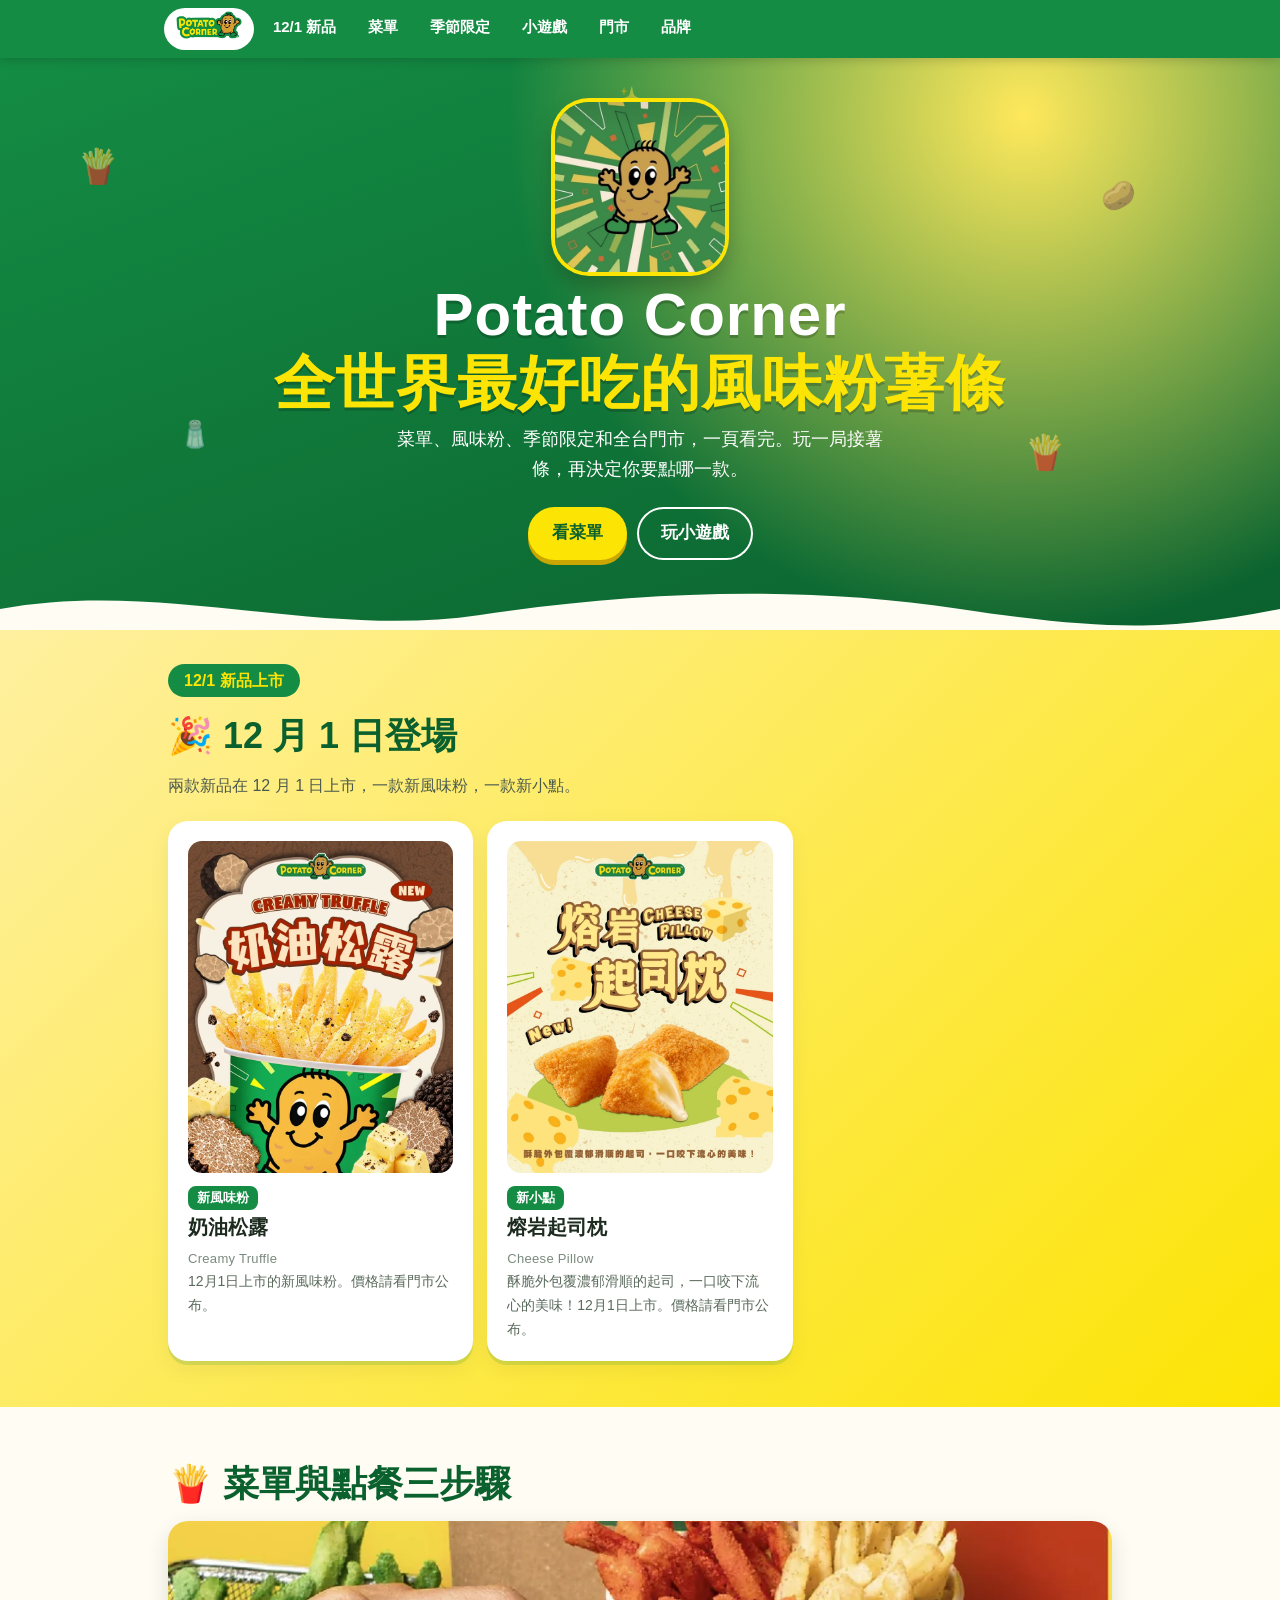
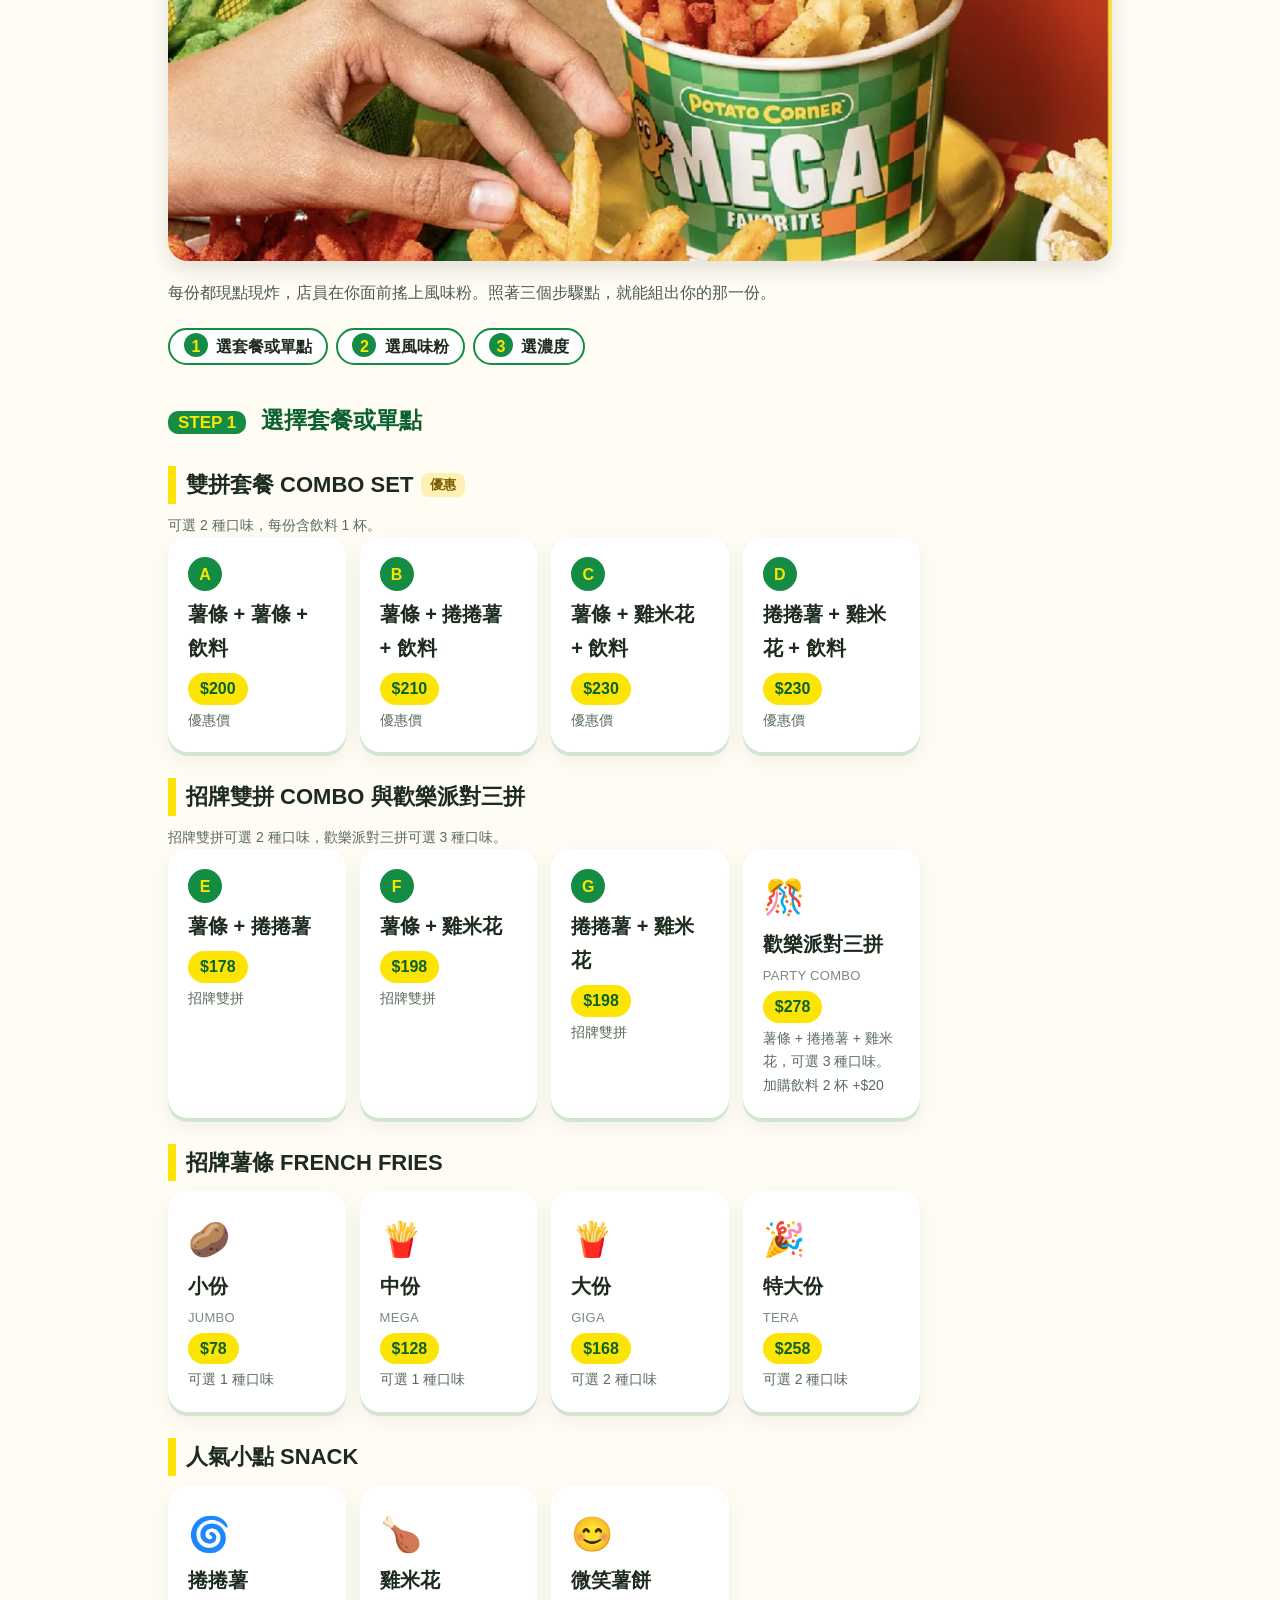
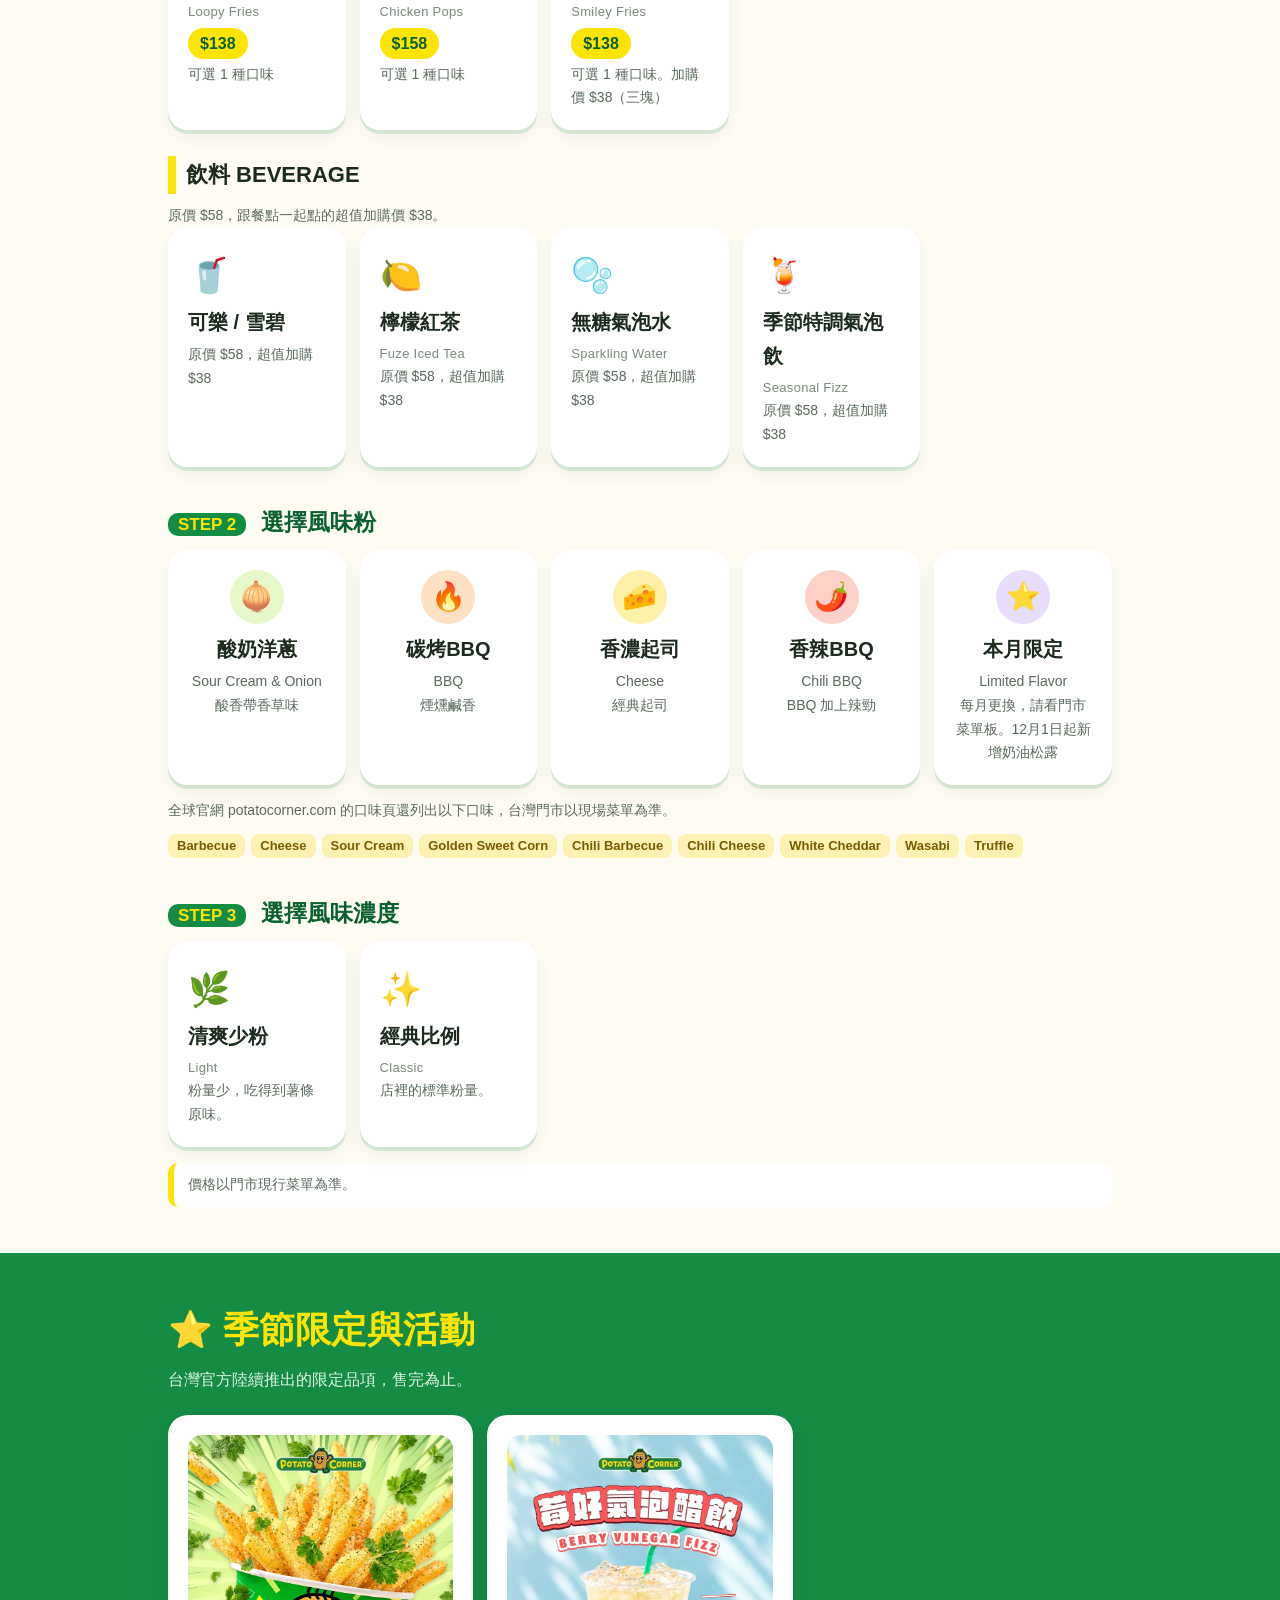
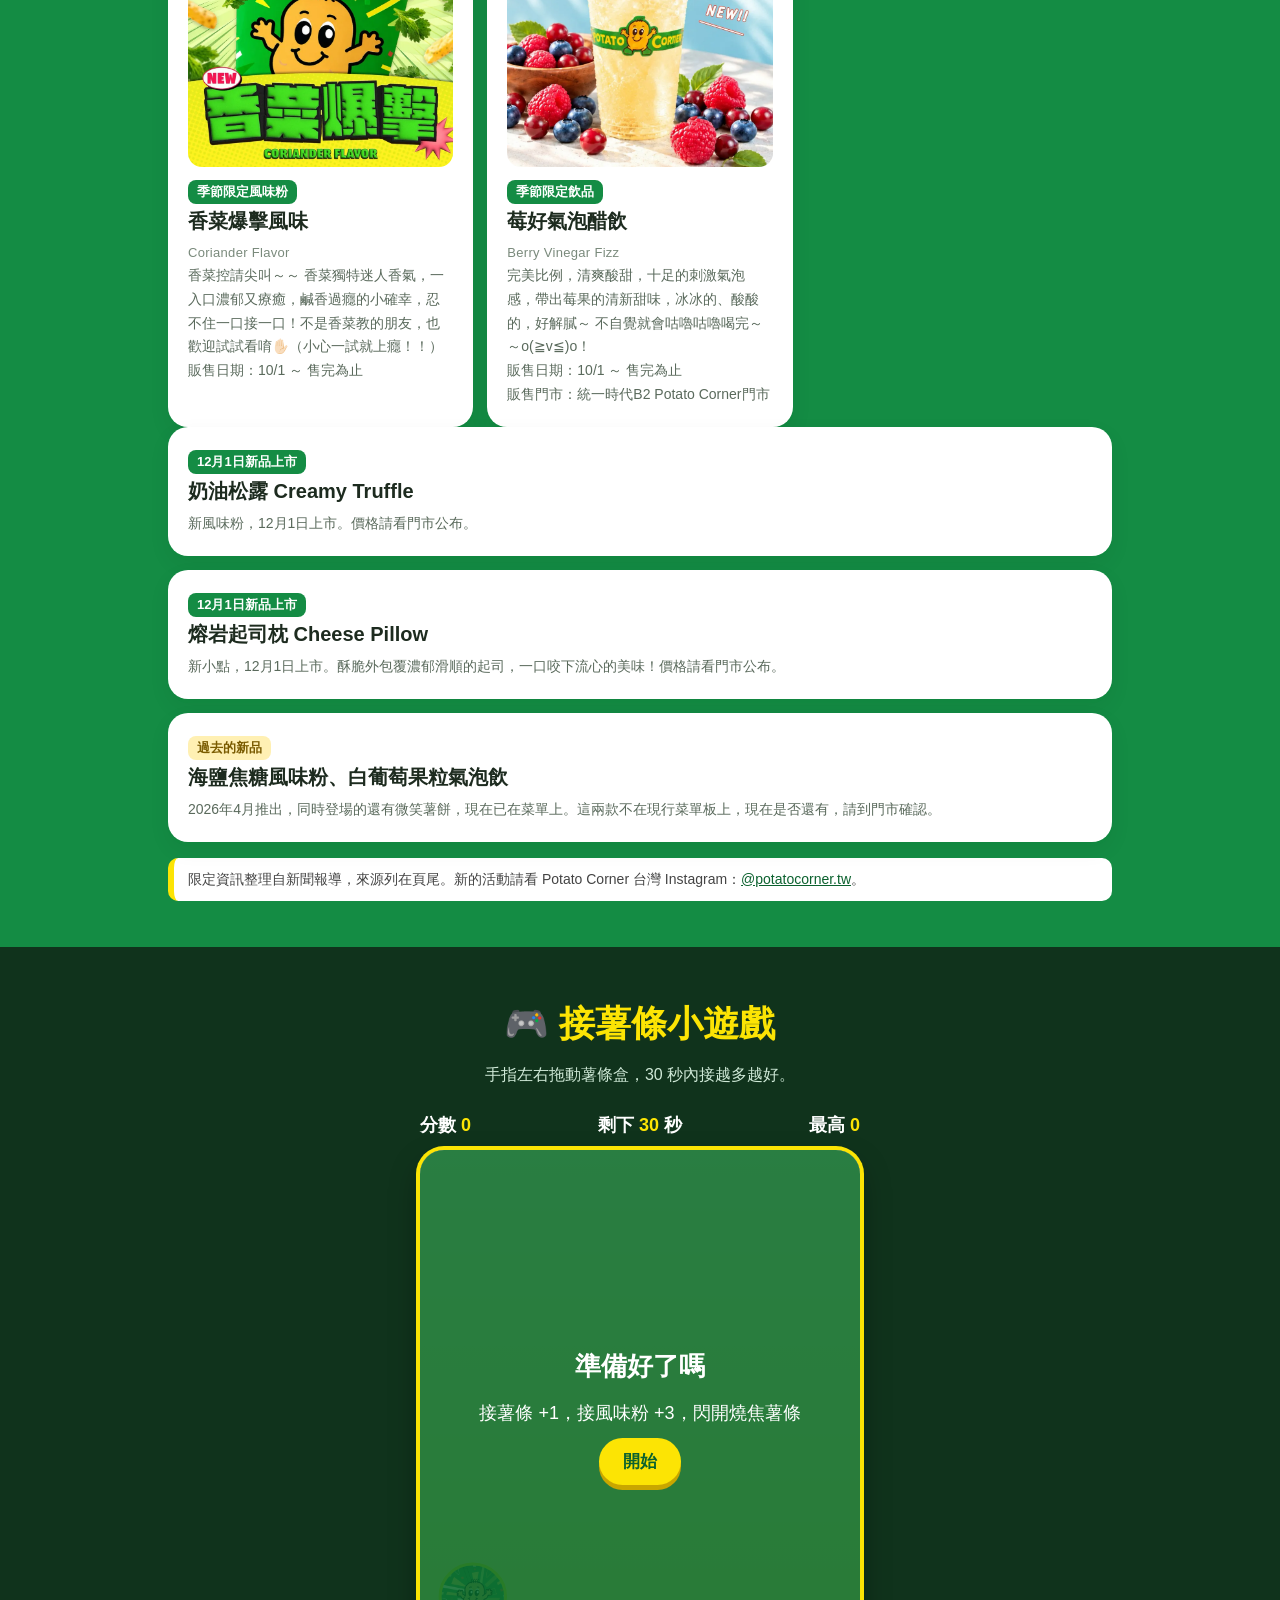
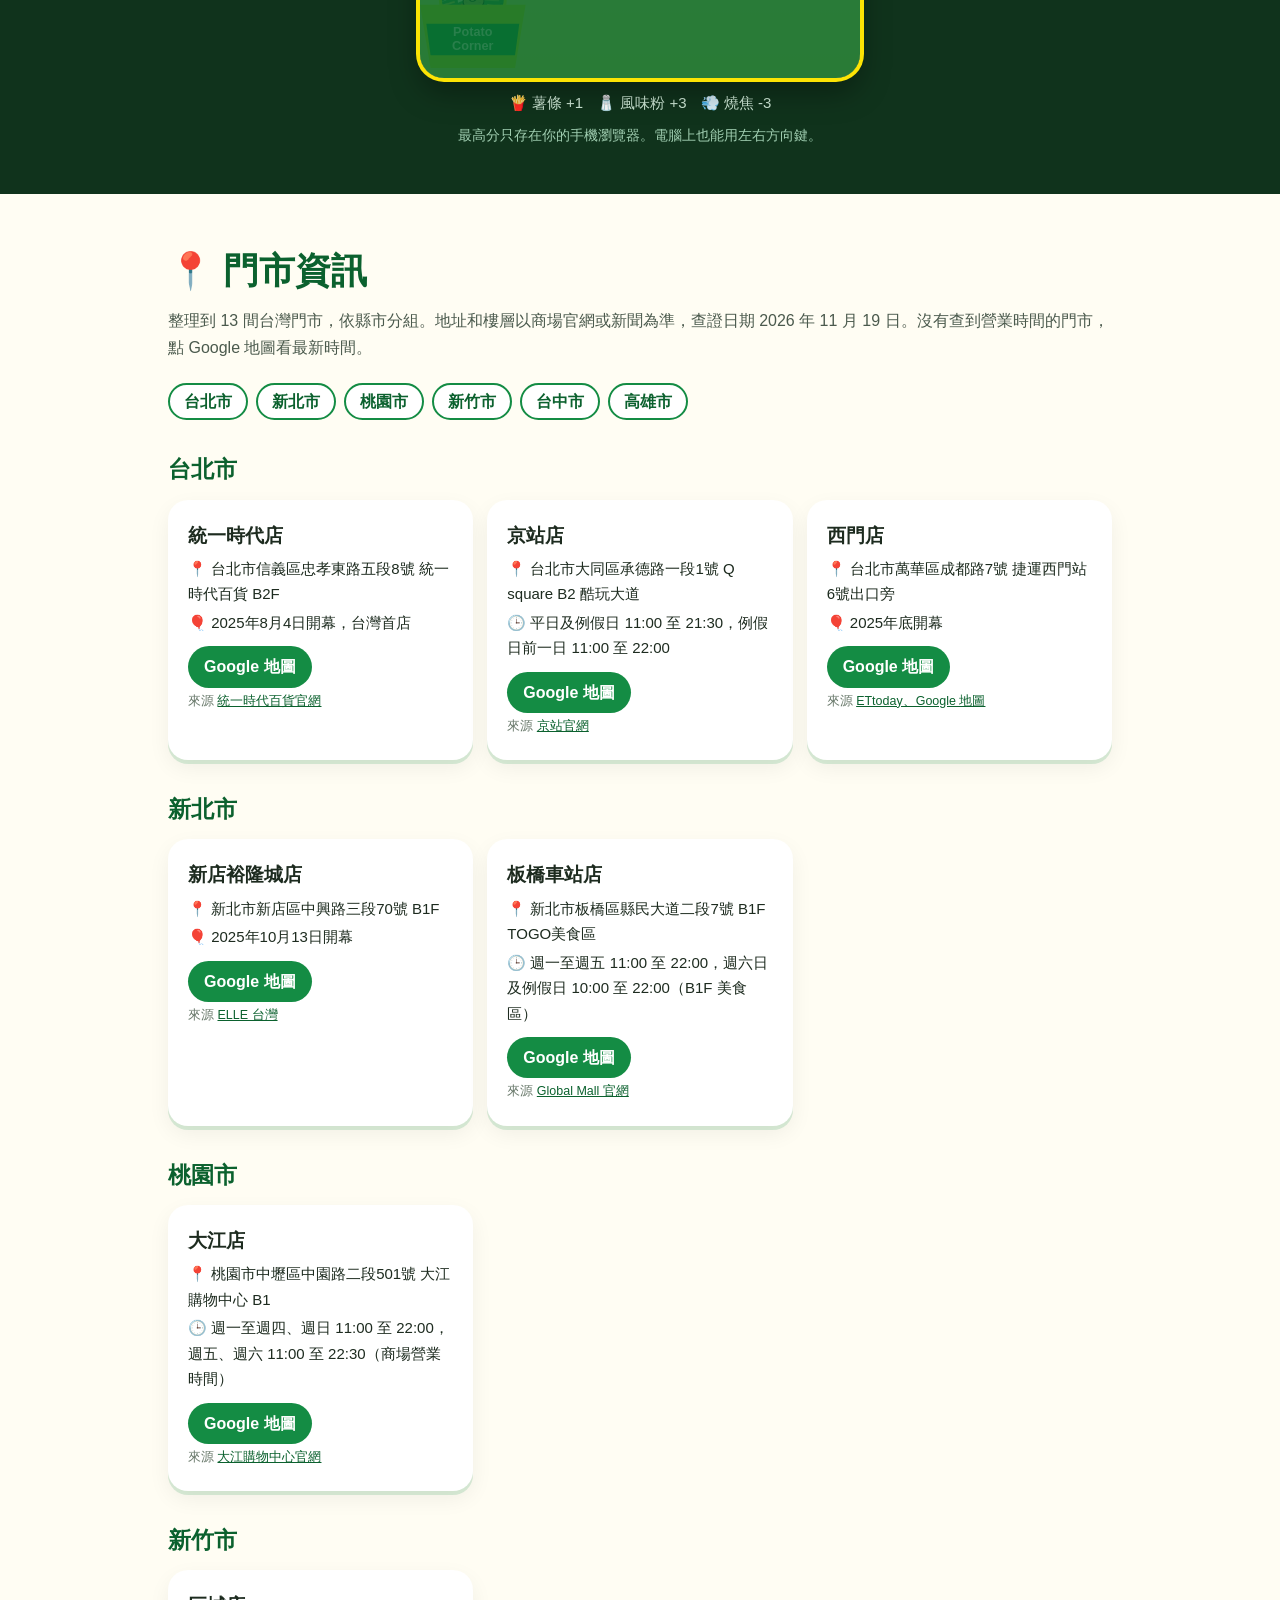
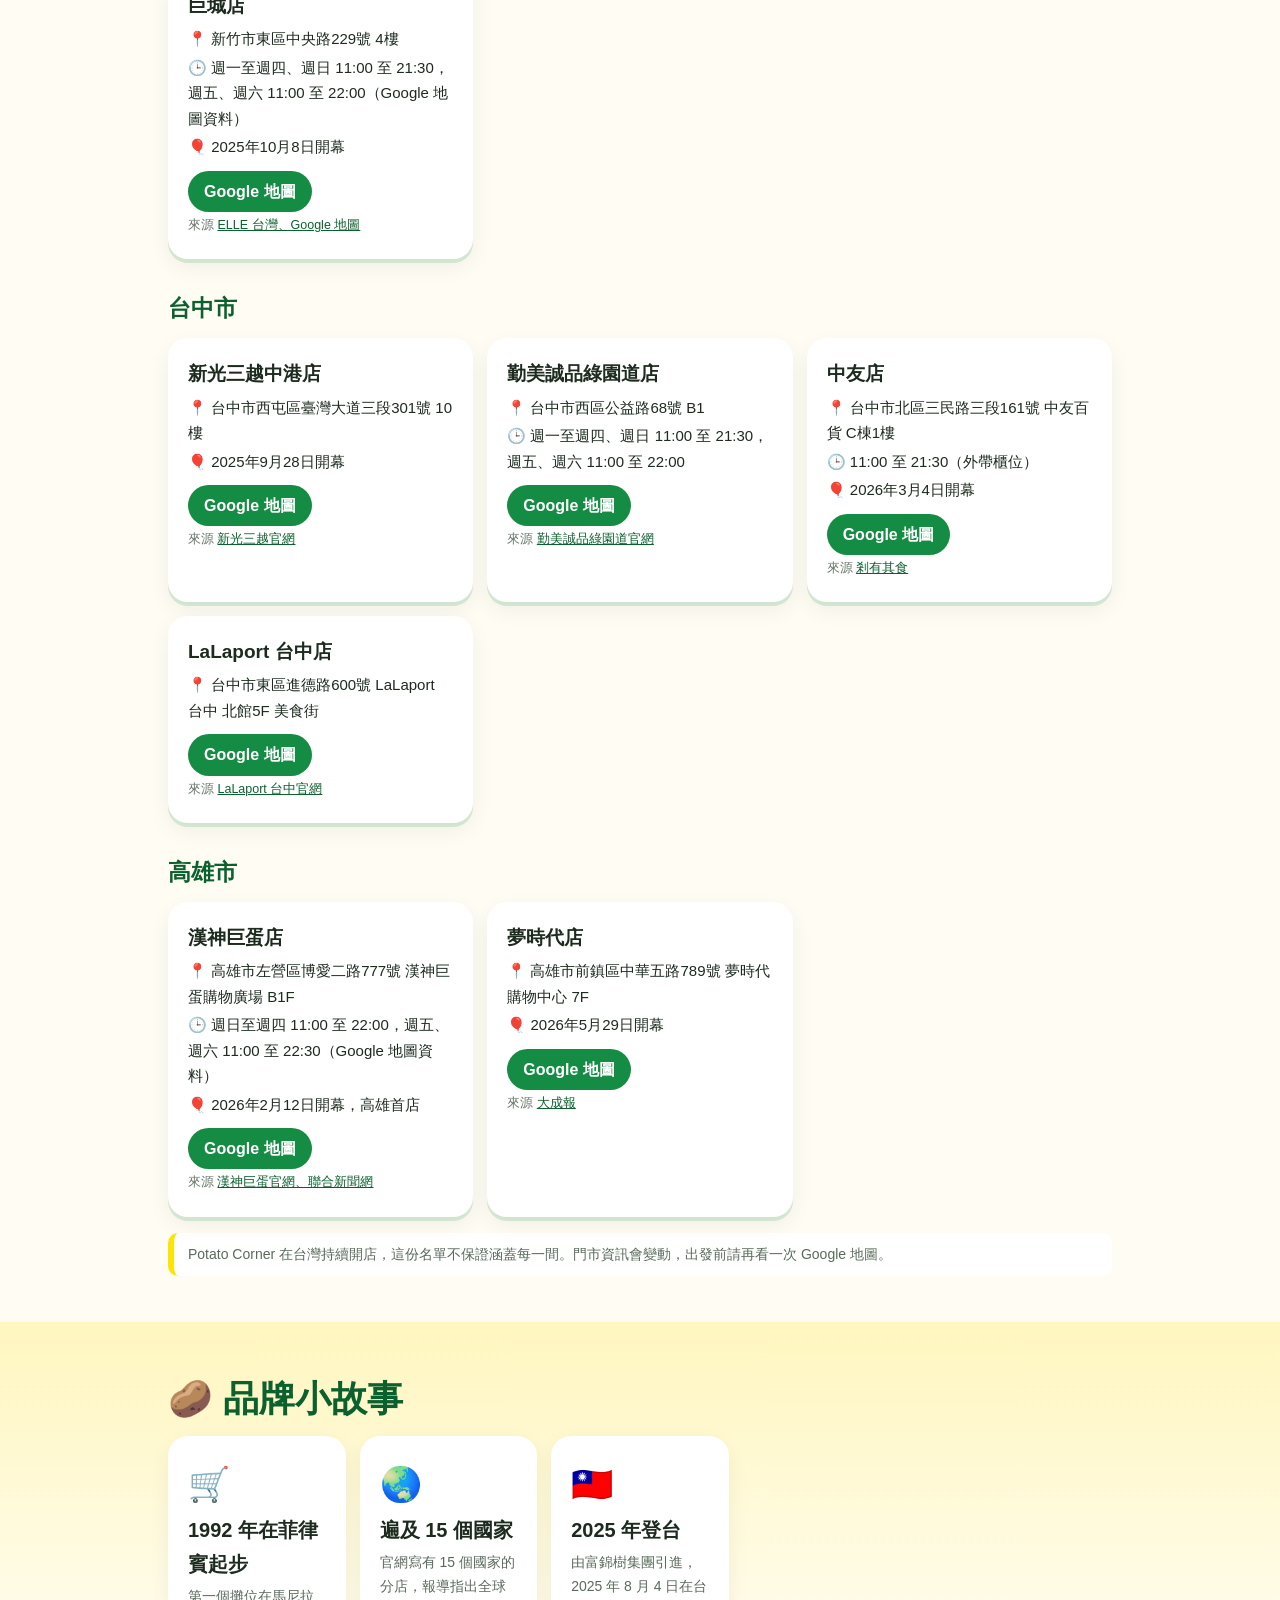
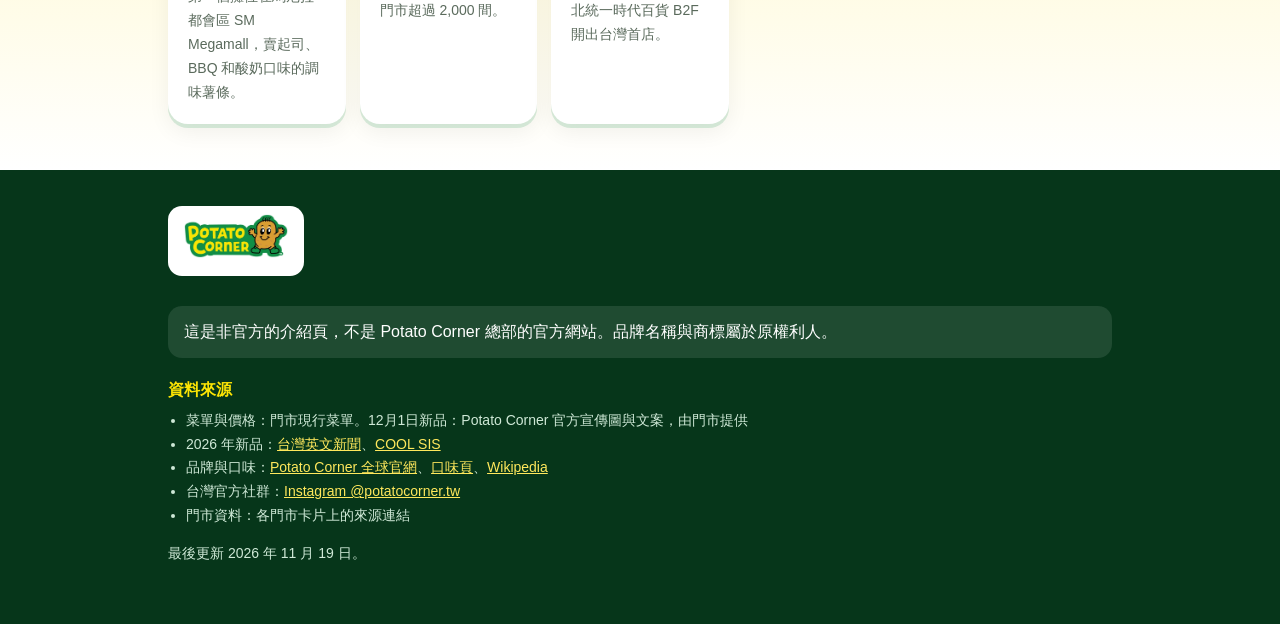
==== index.html @ 00caa7a7 "Remove ended events from season section, new lead, cache bump" ====
<!DOCTYPE html>
<html lang="zh-Hant-TW">
<head>
<meta charset="utf-8">
<meta name="viewport" content="width=device-width,initial-scale=1,viewport-fit=cover">
<title>Potato Corner 台灣菜單與門市介紹（非官方）</title>
<meta name="description" content="Potato Corner 台灣的現行菜單、點餐三步驟、12月1日新品、季節限定和全台門市整理，附 30 秒接薯條小遊戲。這是非官方介紹頁。">
<meta name="theme-color" content="#148c44">
<meta property="og:title" content="Potato Corner 台灣菜單與門市介紹">
<meta property="og:description" content="現行菜單、12月1日新品、季節限定、全台門市和接薯條小遊戲。非官方介紹頁。">
<meta property="og:type" content="website">
<link rel="icon" href="assets/favicon.svg" type="image/svg+xml">
<link rel="apple-touch-icon" href="assets/apple-touch-icon.png">
<link rel="stylesheet" href="assets/style.css?v=5">
</head>
<body>
<nav class="top"><div class="wrap">
<a class="brand" href="#top" aria-label="Potato Corner"><span class="fb">🍟 Potato Corner</span><img class="oi" src="assets/logo.webp" alt="Potato Corner" height="28"></a><a href="#new">12/1 新品</a><a href="#menu">菜單</a><a href="#season">季節限定</a><a href="#play">小遊戲</a><a href="#stores">門市</a><a href="#about">品牌</a>
</div></nav>

<header class="hero" id="top">
<span class="fl">🍟</span><span class="fl">🥔</span><span class="fl">🧂</span><span class="fl">🍟</span><span class="fl">✨</span>
<div class="wrap">
<div class="mwrap"><svg class="mascot fb" viewBox="0 0 120 130" role="img" aria-label="可愛的馬鈴薯插圖">
<g fill="#fce404" stroke="#c9a600" stroke-width="2"><rect x="36" y="2" width="12" height="40" rx="6" transform="rotate(-14 42 22)"/><rect x="54" y="0" width="12" height="44" rx="6"/><rect x="72" y="3" width="12" height="40" rx="6" transform="rotate(14 78 23)"/></g>
<ellipse cx="60" cy="86" rx="46" ry="40" fill="#e2b061" stroke="#a9772d" stroke-width="3"/>
<g fill="#a9772d" opacity=".5"><circle cx="34" cy="100" r="2.5"/><circle cx="86" cy="104" r="2.5"/><circle cx="48" cy="118" r="2"/></g>
<g class="blink"><circle cx="45" cy="80" r="6" fill="#1d2b1f"/><circle cx="75" cy="80" r="6" fill="#1d2b1f"/></g>
<path d="M48 96q12 12 24 0" fill="none" stroke="#1d2b1f" stroke-width="4" stroke-linecap="round"/>
<ellipse cx="36" cy="94" rx="6" ry="4" fill="#f08a6e" opacity=".7"/><ellipse cx="84" cy="94" rx="6" ry="4" fill="#f08a6e" opacity=".7"/>
</svg><img class="oi mimg" src="assets/mascot.webp" alt="Potato Corner 吉祥物" width="180" height="180"></div>
<h1>Potato Corner<br><span>全世界最好吃的風味粉薯條</span></h1>
<p>菜單、風味粉、季節限定和全台門市，一頁看完。玩一局接薯條，再決定你要點哪一款。</p>
<div class="cta"><a class="btn" href="#menu">看菜單</a><a class="btn ghost" href="#play">玩小遊戲</a></div>
</div>
<svg class="wave" viewBox="0 0 1200 46" preserveAspectRatio="none"><path d="M0 24c150-30 300 30 450 6s300-30 450-6 200 20 300 0v22H0z" fill="#fffdf3"/></svg>
</header>

<main>
<section id="new" class="newbar"><div class="wrap">
<span class="ribbon">12/1 新品上市</span>
<h2><span class="em">🎉</span> 12 月 1 日登場</h2>
<p class="lead">兩款新品在 12 月 1 日上市，一款新風味粉，一款新小點。</p>
<div class="grid ng"><div class="card np rv"><div class="npimg"><span class="npe fb">🧈</span><img class="oi" src="assets/new-creamy-truffle.webp" alt="奶油松露 Creamy Truffle 官方宣傳圖"></div><span class="tag new">新風味粉</span><h3>奶油松露</h3><p class="sub en">Creamy Truffle</p><p class="sub">12月1日上市的新風味粉。價格請看門市公布。</p></div><div class="card np rv"><div class="npimg"><span class="npe fb">🧀</span><img class="oi" src="assets/new-cheese-pillow.webp" alt="熔岩起司枕 Cheese Pillow 官方宣傳圖"></div><span class="tag new">新小點</span><h3>熔岩起司枕</h3><p class="sub en">Cheese Pillow</p><p class="sub">酥脆外包覆濃郁滑順的起司，一口咬下流心的美味！12月1日上市。價格請看門市公布。</p></div></div>
</div></section>

<section id="menu"><div class="wrap">
<h2><span class="em">🍟</span> 菜單與點餐三步驟</h2>
<figure class="menuimg"><img class="oi" src="assets/menu-hero.webp" alt="Potato Corner 薯條與杯裝照片"></figure>
<p class="lead">每份都現點現炸，店員在你面前搖上風味粉。照著三個步驟點，就能組出你的那一份。</p>
<div class="steps rv"><span><b>1</b> 選套餐或單點</span><span><b>2</b> 選風味粉</span><span><b>3</b> 選濃度</span></div>

<h3 class="step rv"><b>STEP 1</b> 選擇套餐或單點</h3>
<h3 class="cat rv">雙拼套餐 COMBO SET <span class="tag open">優惠</span></h3>
<p class="sub rv">可選 2 種口味，每份含飲料 1 杯。</p>
<div class="grid"><div class="card rv"><span class="code">A</span><h3>薯條 + 薯條 + 飲料</h3><span class="price">$200</span><p class="sub">優惠價</p></div><div class="card rv"><span class="code">B</span><h3>薯條 + 捲捲薯 + 飲料</h3><span class="price">$210</span><p class="sub">優惠價</p></div><div class="card rv"><span class="code">C</span><h3>薯條 + 雞米花 + 飲料</h3><span class="price">$230</span><p class="sub">優惠價</p></div><div class="card rv"><span class="code">D</span><h3>捲捲薯 + 雞米花 + 飲料</h3><span class="price">$230</span><p class="sub">優惠價</p></div></div>
<h3 class="cat rv">招牌雙拼 COMBO 與歡樂派對三拼</h3>
<p class="sub rv">招牌雙拼可選 2 種口味，歡樂派對三拼可選 3 種口味。</p>
<div class="grid"><div class="card rv"><span class="code">E</span><h3>薯條 + 捲捲薯</h3><span class="price">$178</span><p class="sub">招牌雙拼</p></div><div class="card rv"><span class="code">F</span><h3>薯條 + 雞米花</h3><span class="price">$198</span><p class="sub">招牌雙拼</p></div><div class="card rv"><span class="code">G</span><h3>捲捲薯 + 雞米花</h3><span class="price">$198</span><p class="sub">招牌雙拼</p></div><div class="card rv"><span class="ico">🎊</span><h3>歡樂派對三拼</h3><p class="sub en">PARTY COMBO</p><span class="price">$278</span><p class="sub">薯條 + 捲捲薯 + 雞米花，可選 3 種口味。加購飲料 2 杯 +$20</p></div></div>
<h3 class="cat rv">招牌薯條 FRENCH FRIES</h3>
<div class="grid"><div class="card rv"><span class="ico">🥔</span><h3>小份</h3><p class="sub en">JUMBO</p><span class="price">$78</span><p class="sub">可選 1 種口味</p></div><div class="card rv"><span class="ico">🍟</span><h3>中份</h3><p class="sub en">MEGA</p><span class="price">$128</span><p class="sub">可選 1 種口味</p></div><div class="card rv"><span class="ico">🍟</span><h3>大份</h3><p class="sub en">GIGA</p><span class="price">$168</span><p class="sub">可選 2 種口味</p></div><div class="card rv"><span class="ico">🎉</span><h3>特大份</h3><p class="sub en">TERA</p><span class="price">$258</span><p class="sub">可選 2 種口味</p></div></div>
<h3 class="cat rv">人氣小點 SNACK</h3>
<div class="grid"><div class="card rv"><span class="ico">🌀</span><h3>捲捲薯</h3><p class="sub en">Loopy Fries</p><span class="price">$138</span><p class="sub">可選 1 種口味</p></div><div class="card rv"><span class="ico">🍗</span><h3>雞米花</h3><p class="sub en">Chicken Pops</p><span class="price">$158</span><p class="sub">可選 1 種口味</p></div><div class="card rv"><span class="ico">😊</span><h3>微笑薯餅</h3><p class="sub en">Smiley Fries</p><span class="price">$138</span><p class="sub">可選 1 種口味。加購價 $38（三塊）</p></div></div>
<h3 class="cat rv">飲料 BEVERAGE</h3>
<p class="sub rv">原價 $58，跟餐點一起點的超值加購價 $38。</p>
<div class="grid"><div class="card rv"><span class="ico">🥤</span><h3>可樂 / 雪碧</h3><p class="sub">原價 $58，超值加購 $38</p></div><div class="card rv"><span class="ico">🍋</span><h3>檸檬紅茶</h3><p class="sub en">Fuze Iced Tea</p><p class="sub">原價 $58，超值加購 $38</p></div><div class="card rv"><span class="ico">🫧</span><h3>無糖氣泡水</h3><p class="sub en">Sparkling Water</p><p class="sub">原價 $58，超值加購 $38</p></div><div class="card rv"><span class="ico">🍹</span><h3>季節特調氣泡飲</h3><p class="sub en">Seasonal Fizz</p><p class="sub">原價 $58，超值加購 $38</p></div></div>

<h3 class="step rv" id="flavor"><b>STEP 2</b> 選擇風味粉</h3>
<div class="grid flav"><div class="card rv"><div class="dot" style="background:#e6f7c8">🧅</div><h3>酸奶洋蔥</h3><p class="sub">Sour Cream & Onion</p><p class="sub">酸香帶香草味</p></div><div class="card rv"><div class="dot" style="background:#ffe0c2">🔥</div><h3>碳烤BBQ</h3><p class="sub">BBQ</p><p class="sub">煙燻鹹香</p></div><div class="card rv"><div class="dot" style="background:#fff0a8">🧀</div><h3>香濃起司</h3><p class="sub">Cheese</p><p class="sub">經典起司</p></div><div class="card rv"><div class="dot" style="background:#ffd0c8">🌶️</div><h3>香辣BBQ</h3><p class="sub">Chili BBQ</p><p class="sub">BBQ 加上辣勁</p></div><div class="card rv"><div class="dot" style="background:#e8dcff">⭐</div><h3>本月限定</h3><p class="sub">Limited Flavor</p><p class="sub">每月更換，請看門市菜單板。12月1日起新增奶油松露</p></div></div>
<p class="sub rv" style="margin:14px 0 8px">全球官網 potatocorner.com 的口味頁還列出以下口味，台灣門市以現場菜單為準。</p>
<div class="rv"><span class="tag open">Barbecue</span><span class="tag open">Cheese</span><span class="tag open">Sour Cream</span><span class="tag open">Golden Sweet Corn</span><span class="tag open">Chili Barbecue</span><span class="tag open">Chili Cheese</span><span class="tag open">White Cheddar</span><span class="tag open">Wasabi</span><span class="tag open">Truffle</span></div>

<h3 class="step rv"><b>STEP 3</b> 選擇風味濃度</h3>
<div class="grid">
<div class="card rv"><span class="ico">🌿</span><h3>清爽少粉</h3><p class="sub en">Light</p><p class="sub">粉量少，吃得到薯條原味。</p></div>
<div class="card rv"><span class="ico">✨</span><h3>經典比例</h3><p class="sub en">Classic</p><p class="sub">店裡的標準粉量。</p></div>
</div>
<p class="note rv">價格以門市現行菜單為準。</p>
</div></section>

<section id="season" class="season"><div class="wrap">
<h2><span class="em">⭐</span> 季節限定與活動</h2>
<p class="lead">台灣官方陸續推出的限定品項，售完為止。</p>
<div class="grid ng"><div class="card np rv"><div class="npimg"><span class="npe fb">🌿</span><img class="oi" src="assets/season-coriander.webp" alt="香菜爆擊 Coriander Flavor 官方宣傳圖"></div><span class="tag new">季節限定風味粉</span><h3>香菜爆擊風味</h3><p class="sub en">Coriander Flavor</p><p class="sub">香菜控請尖叫～～ 香菜獨特迷人香氣，一入口濃郁又療癒，鹹香過癮的小確幸，忍不住一口接一口！不是香菜教的朋友，也歡迎試試看唷✋🏻（小心一試就上癮！！）</p><p class="sub">販售日期：10/1 ～ 售完為止</p></div><div class="card np rv"><div class="npimg"><span class="npe fb">🫐</span><img class="oi" src="assets/season-berry-fizz.webp" alt="莓好氣泡醋飲 Berry Vinegar Fizz 官方宣傳圖"></div><span class="tag new">季節限定飲品</span><h3>莓好氣泡醋飲</h3><p class="sub en">Berry Vinegar Fizz</p><p class="sub">完美比例，清爽酸甜，十足的刺激氣泡感，帶出莓果的清新甜味，冰冰的、酸酸的，好解膩～ 不自覺就會咕嚕咕嚕喝完～～o(≧v≦)o！</p><p class="sub">販售日期：10/1 ～ 售完為止</p><p class="sub">販售門市：統一時代B2 Potato Corner門市</p></div></div>
<div class="timeline">
<div class="card rv"><span class="tag new">12月1日新品上市</span><h3>奶油松露 Creamy Truffle</h3>
<p class="sub">新風味粉，12月1日上市。價格請看門市公布。</p></div>
<div class="card rv"><span class="tag new">12月1日新品上市</span><h3>熔岩起司枕 Cheese Pillow</h3>
<p class="sub">新小點，12月1日上市。酥脆外包覆濃郁滑順的起司，一口咬下流心的美味！價格請看門市公布。</p></div>
<div class="card rv"><span class="tag open">過去的新品</span><h3>海鹽焦糖風味粉、白葡萄果粒氣泡飲</h3>
<p class="sub">2026年4月推出，同時登場的還有微笑薯餅，現在已在菜單上。這兩款不在現行菜單板上，現在是否還有，請到門市確認。</p></div>
</div>
<p class="note rv">限定資訊整理自新聞報導，來源列在頁尾。新的活動請看 Potato Corner 台灣 Instagram：<a href="https://www.instagram.com/potatocorner.tw/" target="_blank" rel="noopener">@potatocorner.tw</a>。</p>
</div></section>

<section id="play" class="game"><div class="wrap">
<h2><span class="em">🎮</span> 接薯條小遊戲</h2>
<p class="lead">手指左右拖動薯條盒，30 秒內接越多越好。</p>
<div class="hud"><span>分數 <b id="score">0</b></span><span>剩下 <b id="time">30</b> 秒</span><span>最高 <b id="best">0</b></span></div>
<div class="gamebox">
<canvas id="game" aria-label="接薯條小遊戲畫面"></canvas>
<div class="overlay" id="ov"><p id="ovT" style="font-size:26px;font-weight:800">準備好了嗎</p><p id="ovS">接薯條 +1，接風味粉 +3，閃開燒焦薯條</p><button class="btn" id="go" type="button">開始</button></div>
</div>
<div class="legend"><span>🍟 薯條 +1</span><span>🧂 風味粉 +3</span><span>💨 燒焦 -3</span></div>
<p class="sub" style="color:#9fcdb0;margin-top:8px">最高分只存在你的手機瀏覽器。電腦上也能用左右方向鍵。</p>
</div></section>

<section id="stores"><div class="wrap">
<h2><span class="em">📍</span> 門市資訊</h2>
<p class="lead">整理到 13 間台灣門市，依縣市分組。地址和樓層以商場官網或新聞為準，查證日期 2026 年 11 月 19 日。沒有查到營業時間的門市，點 Google 地圖看最新時間。</p>
<div class="chips"><a href="#c0">台北市</a><a href="#c1">新北市</a><a href="#c2">桃園市</a><a href="#c3">新竹市</a><a href="#c4">台中市</a><a href="#c5">高雄市</a></div>
<h3 class="city" id="c0">台北市</h3><div class="grid sg"><div class="card store rv"><h3>統一時代店</h3><p>📍 台北市信義區忠孝東路五段8號 統一時代百貨 B2F</p><p>🎈 2025年8月4日開幕，台灣首店</p><a class="map" href="https://www.google.com/maps/search/?api=1&query=Potato%20Corner%20%E7%B5%B1%E4%B8%80%E6%99%82%E4%BB%A3%E5%BA%97%20%E5%8F%B0%E5%8C%97%E5%B8%82%E4%BF%A1%E7%BE%A9%E5%8D%80%E5%BF%A0%E5%AD%9D%E6%9D%B1%E8%B7%AF%E4%BA%94%E6%AE%B58%E8%99%9F%20%E7%B5%B1%E4%B8%80%E6%99%82%E4%BB%A3%E7%99%BE%E8%B2%A8%20B2F" target="_blank" rel="noopener">Google 地圖</a><p class="src">來源 <a href="https://www.uni-ustyle.com.tw/zh-tw/brand-floor/696" target="_blank" rel="noopener">統一時代百貨官網</a></p></div><div class="card store rv"><h3>京站店</h3><p>📍 台北市大同區承德路一段1號 Q square B2 酷玩大道</p><p>🕒 平日及例假日 11:00 至 21:30，例假日前一日 11:00 至 22:00</p><a class="map" href="https://www.google.com/maps/search/?api=1&query=Potato%20Corner%20%E4%BA%AC%E7%AB%99%E5%BA%97%20%E5%8F%B0%E5%8C%97%E5%B8%82%E5%A4%A7%E5%90%8C%E5%8D%80%E6%89%BF%E5%BE%B7%E8%B7%AF%E4%B8%80%E6%AE%B51%E8%99%9F%20Q%20square%20B2%20%E9%85%B7%E7%8E%A9%E5%A4%A7%E9%81%93" target="_blank" rel="noopener">Google 地圖</a><p class="src">來源 <a href="https://www.qsquare.com.tw/food-detail.php?lv01_type=B2&lv02_id=A2510140001b327" target="_blank" rel="noopener">京站官網</a></p></div><div class="card store rv"><h3>西門店</h3><p>📍 台北市萬華區成都路7號 捷運西門站6號出口旁</p><p>🎈 2025年底開幕</p><a class="map" href="https://www.google.com/maps/search/?api=1&query=Potato%20Corner%20%E8%A5%BF%E9%96%80%E5%BA%97%20%E5%8F%B0%E5%8C%97%E5%B8%82%E8%90%AC%E8%8F%AF%E5%8D%80%E6%88%90%E9%83%BD%E8%B7%AF7%E8%99%9F%20%E6%8D%B7%E9%81%8B%E8%A5%BF%E9%96%80%E7%AB%996%E8%99%9F%E5%87%BA%E5%8F%A3%E6%97%81" target="_blank" rel="noopener">Google 地圖</a><p class="src">來源 <a href="https://travel.ettoday.net/article/3104541.htm" target="_blank" rel="noopener">ETtoday、Google 地圖</a></p></div></div><h3 class="city" id="c1">新北市</h3><div class="grid sg"><div class="card store rv"><h3>新店裕隆城店</h3><p>📍 新北市新店區中興路三段70號 B1F</p><p>🎈 2025年10月13日開幕</p><a class="map" href="https://www.google.com/maps/search/?api=1&query=Potato%20Corner%20%E6%96%B0%E5%BA%97%E8%A3%95%E9%9A%86%E5%9F%8E%E5%BA%97%20%E6%96%B0%E5%8C%97%E5%B8%82%E6%96%B0%E5%BA%97%E5%8D%80%E4%B8%AD%E8%88%88%E8%B7%AF%E4%B8%89%E6%AE%B570%E8%99%9F%20B1F" target="_blank" rel="noopener">Google 地圖</a><p class="src">來源 <a href="https://www.elle.com/tw/life/foodie/g65309331/potato-corner/" target="_blank" rel="noopener">ELLE 台灣</a></p></div><div class="card store rv"><h3>板橋車站店</h3><p>📍 新北市板橋區縣民大道二段7號 B1F TOGO美食區</p><p>🕒 週一至週五 11:00 至 22:00，週六日及例假日 10:00 至 22:00（B1F 美食區）</p><a class="map" href="https://www.google.com/maps/search/?api=1&query=Potato%20Corner%20%E6%9D%BF%E6%A9%8B%E8%BB%8A%E7%AB%99%E5%BA%97%20%E6%96%B0%E5%8C%97%E5%B8%82%E6%9D%BF%E6%A9%8B%E5%8D%80%E7%B8%A3%E6%B0%91%E5%A4%A7%E9%81%93%E4%BA%8C%E6%AE%B57%E8%99%9F%20B1F%20TOGO%E7%BE%8E%E9%A3%9F%E5%8D%80" target="_blank" rel="noopener">Google 地圖</a><p class="src">來源 <a href="https://www.twglobalmall.com/web/global/information.html" target="_blank" rel="noopener">Global Mall 官網</a></p></div></div><h3 class="city" id="c2">桃園市</h3><div class="grid sg"><div class="card store rv"><h3>大江店</h3><p>📍 桃園市中壢區中園路二段501號 大江購物中心 B1</p><p>🕒 週一至週四、週日 11:00 至 22:00，週五、週六 11:00 至 22:30（商場營業時間）</p><a class="map" href="https://www.google.com/maps/search/?api=1&query=Potato%20Corner%20%E5%A4%A7%E6%B1%9F%E5%BA%97%20%E6%A1%83%E5%9C%92%E5%B8%82%E4%B8%AD%E5%A3%A2%E5%8D%80%E4%B8%AD%E5%9C%92%E8%B7%AF%E4%BA%8C%E6%AE%B5501%E8%99%9F%20%E5%A4%A7%E6%B1%9F%E8%B3%BC%E7%89%A9%E4%B8%AD%E5%BF%83%20B1" target="_blank" rel="noopener">Google 地圖</a><p class="src">來源 <a href="https://www.metrowalk.com.tw/newWeb/Desserts.html" target="_blank" rel="noopener">大江購物中心官網</a></p></div></div><h3 class="city" id="c3">新竹市</h3><div class="grid sg"><div class="card store rv"><h3>巨城店</h3><p>📍 新竹市東區中央路229號 4樓</p><p>🕒 週一至週四、週日 11:00 至 21:30，週五、週六 11:00 至 22:00（Google 地圖資料）</p><p>🎈 2025年10月8日開幕</p><a class="map" href="https://www.google.com/maps/search/?api=1&query=Potato%20Corner%20%E5%B7%A8%E5%9F%8E%E5%BA%97%20%E6%96%B0%E7%AB%B9%E5%B8%82%E6%9D%B1%E5%8D%80%E4%B8%AD%E5%A4%AE%E8%B7%AF229%E8%99%9F%204%E6%A8%93" target="_blank" rel="noopener">Google 地圖</a><p class="src">來源 <a href="https://www.elle.com/tw/life/foodie/g65309331/potato-corner/" target="_blank" rel="noopener">ELLE 台灣、Google 地圖</a></p></div></div><h3 class="city" id="c4">台中市</h3><div class="grid sg"><div class="card store rv"><h3>新光三越中港店</h3><p>📍 台中市西屯區臺灣大道三段301號 10樓</p><p>🎈 2025年9月28日開幕</p><a class="map" href="https://www.google.com/maps/search/?api=1&query=Potato%20Corner%20%E6%96%B0%E5%85%89%E4%B8%89%E8%B6%8A%E4%B8%AD%E6%B8%AF%E5%BA%97%20%E5%8F%B0%E4%B8%AD%E5%B8%82%E8%A5%BF%E5%B1%AF%E5%8D%80%E8%87%BA%E7%81%A3%E5%A4%A7%E9%81%93%E4%B8%89%E6%AE%B5301%E8%99%9F%2010%E6%A8%93" target="_blank" rel="noopener">Google 地圖</a><p class="src">來源 <a href="https://www.skm.com.tw/brand/14321" target="_blank" rel="noopener">新光三越官網</a></p></div><div class="card store rv"><h3>勤美誠品綠園道店</h3><p>📍 台中市西區公益路68號 B1</p><p>🕒 週一至週四、週日 11:00 至 21:30，週五、週六 11:00 至 22:00</p><a class="map" href="https://www.google.com/maps/search/?api=1&query=Potato%20Corner%20%E5%8B%A4%E7%BE%8E%E8%AA%A0%E5%93%81%E7%B6%A0%E5%9C%92%E9%81%93%E5%BA%97%20%E5%8F%B0%E4%B8%AD%E5%B8%82%E8%A5%BF%E5%8D%80%E5%85%AC%E7%9B%8A%E8%B7%AF68%E8%99%9F%20B1" target="_blank" rel="noopener">Google 地圖</a><p class="src">來源 <a href="https://parklane.com.tw/brand/potato-corner/" target="_blank" rel="noopener">勤美誠品綠園道官網</a></p></div><div class="card store rv"><h3>中友店</h3><p>📍 台中市北區三民路三段161號 中友百貨 C棟1樓</p><p>🕒 11:00 至 21:30（外帶櫃位）</p><p>🎈 2026年3月4日開幕</p><a class="map" href="https://www.google.com/maps/search/?api=1&query=Potato%20Corner%20%E4%B8%AD%E5%8F%8B%E5%BA%97%20%E5%8F%B0%E4%B8%AD%E5%B8%82%E5%8C%97%E5%8D%80%E4%B8%89%E6%B0%91%E8%B7%AF%E4%B8%89%E6%AE%B5161%E8%99%9F%20%E4%B8%AD%E5%8F%8B%E7%99%BE%E8%B2%A8%20C%E6%A3%9F1%E6%A8%93" target="_blank" rel="noopener">Google 地圖</a><p class="src">來源 <a href="https://safood.tw/potatocorner-chungyo" target="_blank" rel="noopener">剎有其食</a></p></div><div class="card store rv"><h3>LaLaport 台中店</h3><p>📍 台中市東區進德路600號 LaLaport 台中 北館5F 美食街</p><a class="map" href="https://www.google.com/maps/search/?api=1&query=Potato%20Corner%20LaLaport%20%E5%8F%B0%E4%B8%AD%E5%BA%97%20%E5%8F%B0%E4%B8%AD%E5%B8%82%E6%9D%B1%E5%8D%80%E9%80%B2%E5%BE%B7%E8%B7%AF600%E8%99%9F%20LaLaport%20%E5%8F%B0%E4%B8%AD%20%E5%8C%97%E9%A4%A85F%20%E7%BE%8E%E9%A3%9F%E8%A1%97" target="_blank" rel="noopener">Google 地圖</a><p class="src">來源 <a href="https://www.mitsui-shopping-park.com.tw/lalaport/taichung/tw/shop.html?id=44c525e5" target="_blank" rel="noopener">LaLaport 台中官網</a></p></div></div><h3 class="city" id="c5">高雄市</h3><div class="grid sg"><div class="card store rv"><h3>漢神巨蛋店</h3><p>📍 高雄市左營區博愛二路777號 漢神巨蛋購物廣場 B1F</p><p>🕒 週日至週四 11:00 至 22:00，週五、週六 11:00 至 22:30（Google 地圖資料）</p><p>🎈 2026年2月12日開幕，高雄首店</p><a class="map" href="https://www.google.com/maps/search/?api=1&query=Potato%20Corner%20%E6%BC%A2%E7%A5%9E%E5%B7%A8%E8%9B%8B%E5%BA%97%20%E9%AB%98%E9%9B%84%E5%B8%82%E5%B7%A6%E7%87%9F%E5%8D%80%E5%8D%9A%E6%84%9B%E4%BA%8C%E8%B7%AF777%E8%99%9F%20%E6%BC%A2%E7%A5%9E%E5%B7%A8%E8%9B%8B%E8%B3%BC%E7%89%A9%E5%BB%A3%E5%A0%B4%20B1F" target="_blank" rel="noopener">Google 地圖</a><p class="src">來源 <a href="https://www.hanshinarena.com.tw/%E6%BC%A2%E7%A5%9E%E5%B7%A8%E8%9B%8B/tw/Floor/B1F/POTATO%20CORNER" target="_blank" rel="noopener">漢神巨蛋官網、聯合新聞網</a></p></div><div class="card store rv"><h3>夢時代店</h3><p>📍 高雄市前鎮區中華五路789號 夢時代購物中心 7F</p><p>🎈 2026年5月29日開幕</p><a class="map" href="https://www.google.com/maps/search/?api=1&query=Potato%20Corner%20%E5%A4%A2%E6%99%82%E4%BB%A3%E5%BA%97%20%E9%AB%98%E9%9B%84%E5%B8%82%E5%89%8D%E9%8E%AE%E5%8D%80%E4%B8%AD%E8%8F%AF%E4%BA%94%E8%B7%AF789%E8%99%9F%20%E5%A4%A2%E6%99%82%E4%BB%A3%E8%B3%BC%E7%89%A9%E4%B8%AD%E5%BF%83%207F" target="_blank" rel="noopener">Google 地圖</a><p class="src">來源 <a href="https://greatnews.com.tw/news_pagein.php?iType=1004&n_id=312046" target="_blank" rel="noopener">大成報</a></p></div></div>
<p class="note rv">Potato Corner 在台灣持續開店，這份名單不保證涵蓋每一間。門市資訊會變動，出發前請再看一次 Google 地圖。</p>
</div></section>

<section id="about" class="band"><div class="wrap">
<h2><span class="em">🥔</span> 品牌小故事</h2>
<div class="grid">
<div class="card rv"><span class="ico">🛒</span><h3>1992 年在菲律賓起步</h3><p class="sub">第一個攤位在馬尼拉都會區 SM Megamall，賣起司、BBQ 和酸奶口味的調味薯條。</p></div>
<div class="card rv"><span class="ico">🌏</span><h3>遍及 15 個國家</h3><p class="sub">官網寫有 15 個國家的分店，報導指出全球門市超過 2,000 間。</p></div>
<div class="card rv"><span class="ico">🇹🇼</span><h3>2025 年登台</h3><p class="sub">由富錦樹集團引進，2025 年 8 月 4 日在台北統一時代百貨 B2F 開出台灣首店。</p></div>
</div>
</div></section>
</main>

<footer><div class="wrap">
<div class="flogo"><span class="fb">🍟 Potato Corner</span><img class="oi" src="assets/logo.webp" alt="Potato Corner" height="44"></div>
<p class="unoff">這是非官方的介紹頁，不是 Potato Corner 總部的官方網站。品牌名稱與商標屬於原權利人。</p>
<h4>資料來源</h4>
<ul>
<li>菜單與價格：門市現行菜單。12月1日新品：Potato Corner 官方宣傳圖與文案，由門市提供</li>
<li>2026 年新品：<a href="https://www.taiwannews.com.tw/zh/news/6342608" target="_blank" rel="noopener">台灣英文新聞</a>、<a href="https://coolsis.cool-style.com.tw/life-style/food/42632" target="_blank" rel="noopener">COOL SIS</a></li>
<li>品牌與口味：<a href="https://potatocorner.com/" target="_blank" rel="noopener">Potato Corner 全球官網</a>、<a href="https://potatocorner.com/menu/flavors/" target="_blank" rel="noopener">口味頁</a>、<a href="https://en.wikipedia.org/wiki/Potato_Corner" target="_blank" rel="noopener">Wikipedia</a></li>
<li>台灣官方社群：<a href="https://www.instagram.com/potatocorner.tw/" target="_blank" rel="noopener">Instagram @potatocorner.tw</a></li>
<li>門市資料：各門市卡片上的來源連結</li>
</ul>
<p>最後更新 2026 年 11 月 19 日。</p>
</div></footer>
<script src="assets/main.js?v=5" defer></script>
</body>
</html>
---- assets/style.css ----
:root{--g:#148c44;--gd:#0b612e;--y:#fce404;--yl:#fff6bf;--ink:#1d2b1f;--bg:#fffdf3;--card:#fff;--r:20px}
*{box-sizing:border-box}
html{scroll-behavior:smooth;scroll-padding-top:64px}
body{margin:0;font-family:-apple-system,BlinkMacSystemFont,"PingFang TC","Noto Sans TC","Microsoft JhengHei",sans-serif;color:var(--ink);background:var(--bg);line-height:1.7;-webkit-text-size-adjust:100%}
a{color:var(--gd)}
.wrap{max-width:980px;margin:0 auto;padding:0 18px}
nav.top{position:sticky;top:0;z-index:50;background:var(--g);box-shadow:0 2px 10px rgba(0,0,0,.18)}
nav.top .wrap{display:flex;gap:6px;overflow-x:auto;padding:8px 14px;scrollbar-width:none}
nav.top .wrap::-webkit-scrollbar{display:none}
nav.top a{flex:none;color:#fff;text-decoration:none;font-weight:700;font-size:15px;padding:6px 13px;border-radius:99px;transition:background .2s,color .2s}
nav.top a:hover,nav.top a:active{background:var(--y);color:var(--gd)}
nav.top .brand{background:var(--y);color:var(--gd)}
.hero{position:relative;overflow:hidden;background:radial-gradient(circle at 80% 10%,#ffe85c 0,transparent 45%),linear-gradient(160deg,var(--g),var(--gd));color:#fff;padding:44px 0 70px;text-align:center}
.hero h1{margin:8px 0 6px;font-size:clamp(34px,9vw,60px);line-height:1.15;letter-spacing:1px;text-shadow:0 3px 0 rgba(0,0,0,.18)}
.hero h1 span{color:var(--y)}
.hero p{margin:0 auto;max-width:520px;font-size:18px}
.hero .cta{display:inline-flex;gap:10px;margin-top:22px;flex-wrap:wrap;justify-content:center}
.btn{display:inline-block;background:var(--y);color:var(--gd);font-weight:800;text-decoration:none;padding:12px 24px;border-radius:99px;border:0;font-size:17px;box-shadow:0 5px 0 #c9a600;cursor:pointer;transition:transform .15s,box-shadow .15s;font-family:inherit}
.btn:hover{transform:translateY(-2px)}
.btn:active{transform:translateY(4px);box-shadow:0 1px 0 #c9a600}
.btn.ghost{background:transparent;color:#fff;box-shadow:inset 0 0 0 2px #fff}
.btn.ghost:active{box-shadow:inset 0 0 0 2px #fff}
.mwrap{width:170px;margin:0 auto;animation:bob 2.4s ease-in-out infinite}
.mascot{width:150px;height:auto;display:block;margin:0 auto}
.mimg{width:170px;height:auto;border-radius:34px;box-shadow:0 0 0 4px var(--y),0 12px 24px rgba(0,0,0,.28)}
.hero .wrap{position:relative;z-index:2}
.fl{z-index:1;position:absolute;font-size:34px;opacity:.55;animation:drift 7s ease-in-out infinite;pointer-events:none;user-select:none}
.fl:nth-child(1){left:6%;top:14%}.fl:nth-child(2){left:86%;top:20%;animation-delay:-2s;font-size:28px}.fl:nth-child(3){left:14%;top:62%;animation-delay:-4s;font-size:26px}.fl:nth-child(4){left:80%;top:64%;animation-delay:-1s}.fl:nth-child(5){left:48%;top:4%;animation-delay:-3s;font-size:22px}
.wave{position:absolute;left:0;bottom:-1px;width:100%;height:46px;display:block}
@keyframes bob{0%,100%{transform:translateY(0) rotate(-3deg)}50%{transform:translateY(-12px) rotate(3deg)}}
@keyframes drift{0%,100%{transform:translateY(0) rotate(-12deg)}50%{transform:translateY(-22px) rotate(14deg)}}
.blink{animation:blink 4s infinite;transform-origin:center;transform-box:fill-box}
@keyframes blink{0%,92%,100%{transform:scaleY(1)}95%{transform:scaleY(.1)}}
section{padding:46px 0}
h2{font-size:clamp(26px,6vw,36px);margin:0 0 6px;color:var(--gd)}
h2 .em{display:inline-block;animation:wig 3s ease-in-out infinite}
@keyframes wig{0%,100%{transform:rotate(0)}50%{transform:rotate(14deg)}}
.lead{margin:0 0 22px;color:#4b5a4d}
.grid{display:grid;gap:14px;grid-template-columns:repeat(auto-fill,minmax(160px,1fr))}
.card{background:var(--card);border-radius:var(--r);padding:18px;box-shadow:0 4px 0 rgba(11,138,62,.15),0 8px 22px rgba(0,0,0,.06);border:2px solid transparent;transition:transform .2s,border-color .2s,box-shadow .2s;-webkit-tap-highlight-color:transparent}
.card:hover{transform:translateY(-5px) rotate(-.6deg);border-color:var(--y);box-shadow:0 8px 0 rgba(255,212,0,.5),0 12px 26px rgba(0,0,0,.08)}
.card:active{transform:scale(.97)}
.card h3{margin:0 0 4px;font-size:20px}
.card .ico{font-size:34px;display:block;transition:transform .3s}
.card:hover .ico,.card:active .ico{transform:scale(1.25) rotate(-10deg)}
.price{display:inline-block;background:var(--y);color:var(--gd);font-weight:800;border-radius:99px;padding:2px 12px;margin:4px 0}
.sub{font-size:14px;color:#5a6a5c;margin:0}
.tag{display:inline-block;font-size:13px;font-weight:700;border-radius:8px;padding:1px 9px;margin-right:6px}
.tag.end{background:#e9e9e9;color:#555}.tag.new{background:var(--g);color:#fff}.tag.open{background:#fff0b3;color:#7a5b00}
h3.cat{margin:26px 0 10px;font-size:22px;border-left:8px solid var(--y);padding-left:10px}
.flav .card{text-align:center}
.flav .dot{width:54px;height:54px;border-radius:50%;margin:0 auto 8px;display:grid;place-items:center;font-size:28px;transition:transform .3s}
.flav .card:hover .dot,.flav .card:active .dot{transform:rotate(360deg) scale(1.1)}
.band{background:linear-gradient(180deg,var(--yl),#fff);}
.season{background:var(--g);color:#fff}
.season h2{color:var(--y)}
.season .lead{color:#dff5e6}
.season .card{color:var(--ink)}
.timeline{display:grid;gap:14px}
.note{font-size:14px;color:#5a6a5c;background:#fff;border-left:6px solid var(--y);padding:10px 14px;border-radius:10px;margin:16px 0 0}
.season .note{color:#444}
.game{background:#10331c;color:#fff;text-align:center}
.game h2{color:var(--y)}
.game .lead{color:#cfe9d7}
.gamebox{position:relative;max-width:440px;margin:0 auto;border-radius:24px;overflow:hidden;box-shadow:0 0 0 4px var(--y),0 14px 30px rgba(0,0,0,.35);background:linear-gradient(#fff6bf,#ffe36b)}
canvas{display:block;width:100%;touch-action:none;-webkit-user-select:none;user-select:none}
.hud{display:flex;justify-content:space-between;max-width:440px;margin:0 auto 10px;font-weight:800;font-size:18px}
.hud b{color:var(--y)}
.overlay{position:absolute;inset:0;display:flex;flex-direction:column;align-items:center;justify-content:center;gap:10px;background:rgba(6,107,46,.86);padding:20px}
.overlay[hidden]{display:none}
.overlay p{margin:0;font-size:18px}
.overlay .big{font-size:40px;font-weight:900;color:var(--y)}
.legend{display:flex;justify-content:center;gap:14px;flex-wrap:wrap;margin-top:12px;font-size:15px;color:#cfe9d7}
.chips{display:flex;gap:8px;flex-wrap:wrap;margin:0 0 6px}
.chips a{background:#fff;border:2px solid var(--g);border-radius:99px;padding:3px 14px;font-weight:700;text-decoration:none;transition:background .2s,color .2s}
.chips a:hover,.chips a:active{background:var(--g);color:#fff}
.city{margin:30px 0 10px;font-size:23px;color:var(--gd)}
.store h3{margin:0 0 4px;font-size:19px}
.store p{margin:3px 0;font-size:15px}
.store .map{display:inline-block;margin-top:8px;background:var(--g);color:#fff;text-decoration:none;font-weight:700;padding:7px 16px;border-radius:99px;transition:transform .15s}
.store .map:active{transform:scale(.95)}
.store .src{font-size:12.5px;color:#6a7a6c}
footer{background:#06361a;color:#cfe9d7;padding:36px 0 44px;font-size:14px}
footer h4{margin:0 0 6px;color:var(--y);font-size:16px}
footer a{color:#ffe85c}
footer .unoff{font-size:16px;color:#fff;background:rgba(255,255,255,.1);padding:12px 16px;border-radius:14px;margin-bottom:18px}
footer ul{padding-left:18px;margin:6px 0}
.js .rv{opacity:0;transform:translateY(26px);transition:opacity .6s ease,transform .6s ease}
.js .rv.in{opacity:1;transform:none}
@media (prefers-reduced-motion:reduce){
html{scroll-behavior:auto}
*,*::before,*::after{animation:none!important;transition:none!important}
.js .rv{opacity:1;transform:none}
}

.grid.sg{grid-template-columns:repeat(auto-fill,minmax(270px,1fr))}
.card h3{overflow-wrap:anywhere}

.newbar{background:linear-gradient(135deg,#fff0a0,#fce404);position:relative;padding-top:34px}
.newbar h2{color:var(--gd)}
.ribbon{display:inline-block;background:var(--g);color:var(--y);font-weight:900;border-radius:99px;padding:3px 16px;margin-bottom:8px;animation:pulse 1.8s ease-in-out infinite}
@keyframes pulse{0%,100%{transform:scale(1)}50%{transform:scale(1.07)}}
.grid.ng{grid-template-columns:repeat(auto-fill,minmax(260px,1fr))}
.np .npimg{border-radius:14px;overflow:hidden;background:linear-gradient(135deg,#fffbe0,#ffe36b);margin-bottom:10px;min-height:96px;display:grid;place-items:center}
.np .npimg img{display:block;width:100%;height:auto}
.npe{font-size:56px;padding:14px;animation:bob 2.4s ease-in-out infinite}
.step{margin:36px 0 8px;font-size:23px;color:var(--gd)}
.step b{background:var(--g);color:var(--y);border-radius:10px;padding:2px 10px;margin-right:8px;font-size:17px}
.steps{display:flex;gap:8px;flex-wrap:wrap;margin:0 0 4px}
.steps span{background:#fff;border:2px solid var(--g);border-radius:99px;padding:3px 14px;font-weight:700}
.steps b{background:var(--g);color:var(--y);border-radius:50%;display:inline-grid;place-items:center;width:24px;height:24px;margin-right:4px}
.code{display:inline-grid;place-items:center;width:34px;height:34px;border-radius:50%;background:var(--g);color:var(--y);font-weight:900;margin-bottom:6px}
.sub.en{font-size:13px;color:#7a8a7c;letter-spacing:.3px}
h3.cat{display:flex;align-items:center;gap:8px;flex-wrap:wrap}

.oi{display:inline-block}
*:has(> .oi) > .fb{display:none}
.np .npimg:has(> .oi){background:none;min-height:0;display:block}
.has>.oi{display:inline-block}
.has>.fb{display:none}
nav.top .brand.has{background:#fff;padding:3px 12px}
nav.top .brand .oi{height:28px;width:auto}
.menuimg{display:none;margin:0 0 18px;border-radius:var(--r);overflow:hidden;box-shadow:0 8px 22px rgba(0,0,0,.12)}
.menuimg.has{display:block}
.menuimg .oi{display:block;width:100%;height:auto;max-height:340px;object-fit:cover}
.np .npimg.has{background:none;min-height:0;display:block}
.np .npimg.has>.oi{display:block;width:100%;height:auto}
.flogo{display:inline-block;background:#fff;border-radius:14px;padding:8px 16px;margin-bottom:14px;color:var(--gd);font-weight:900;font-size:20px}
.flogo .oi{height:44px;width:auto}
.hero .mwrap .mimg{display:none}
.mwrap.has .mimg{display:block;margin:0 auto}
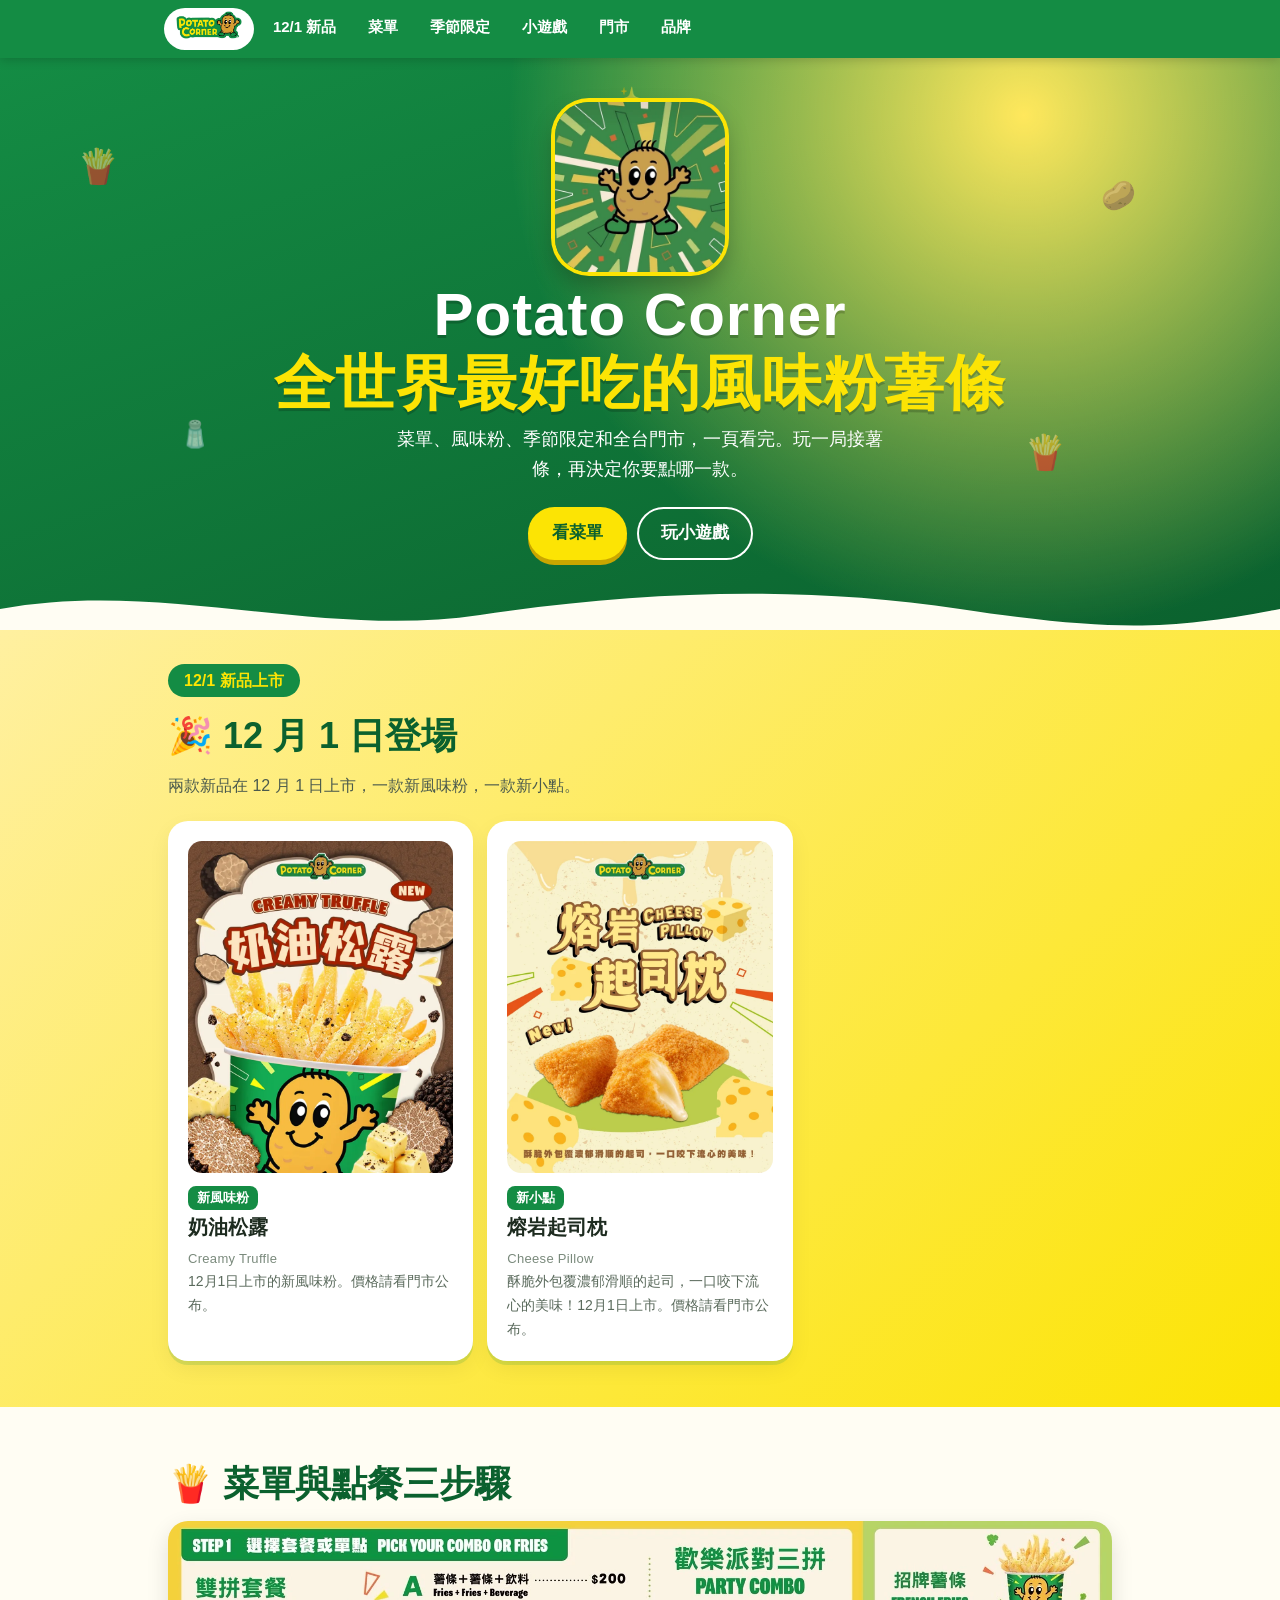
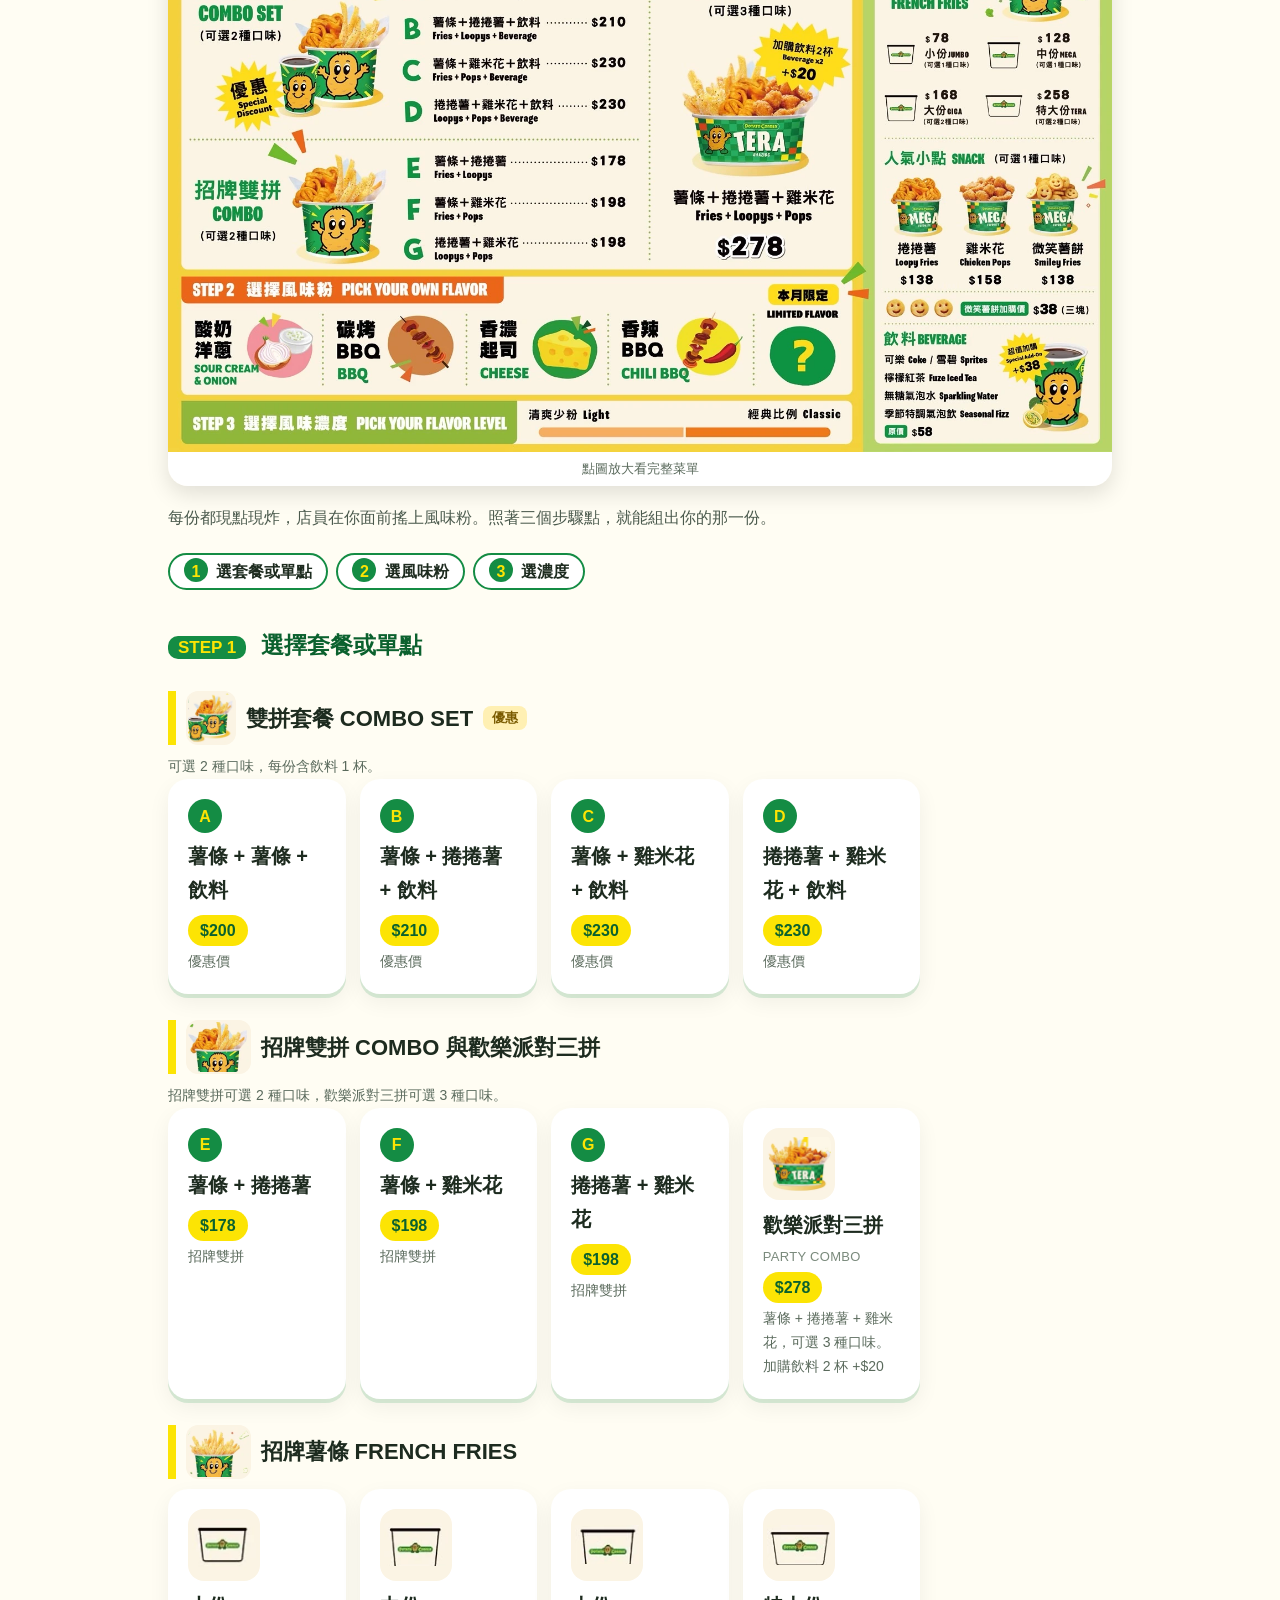
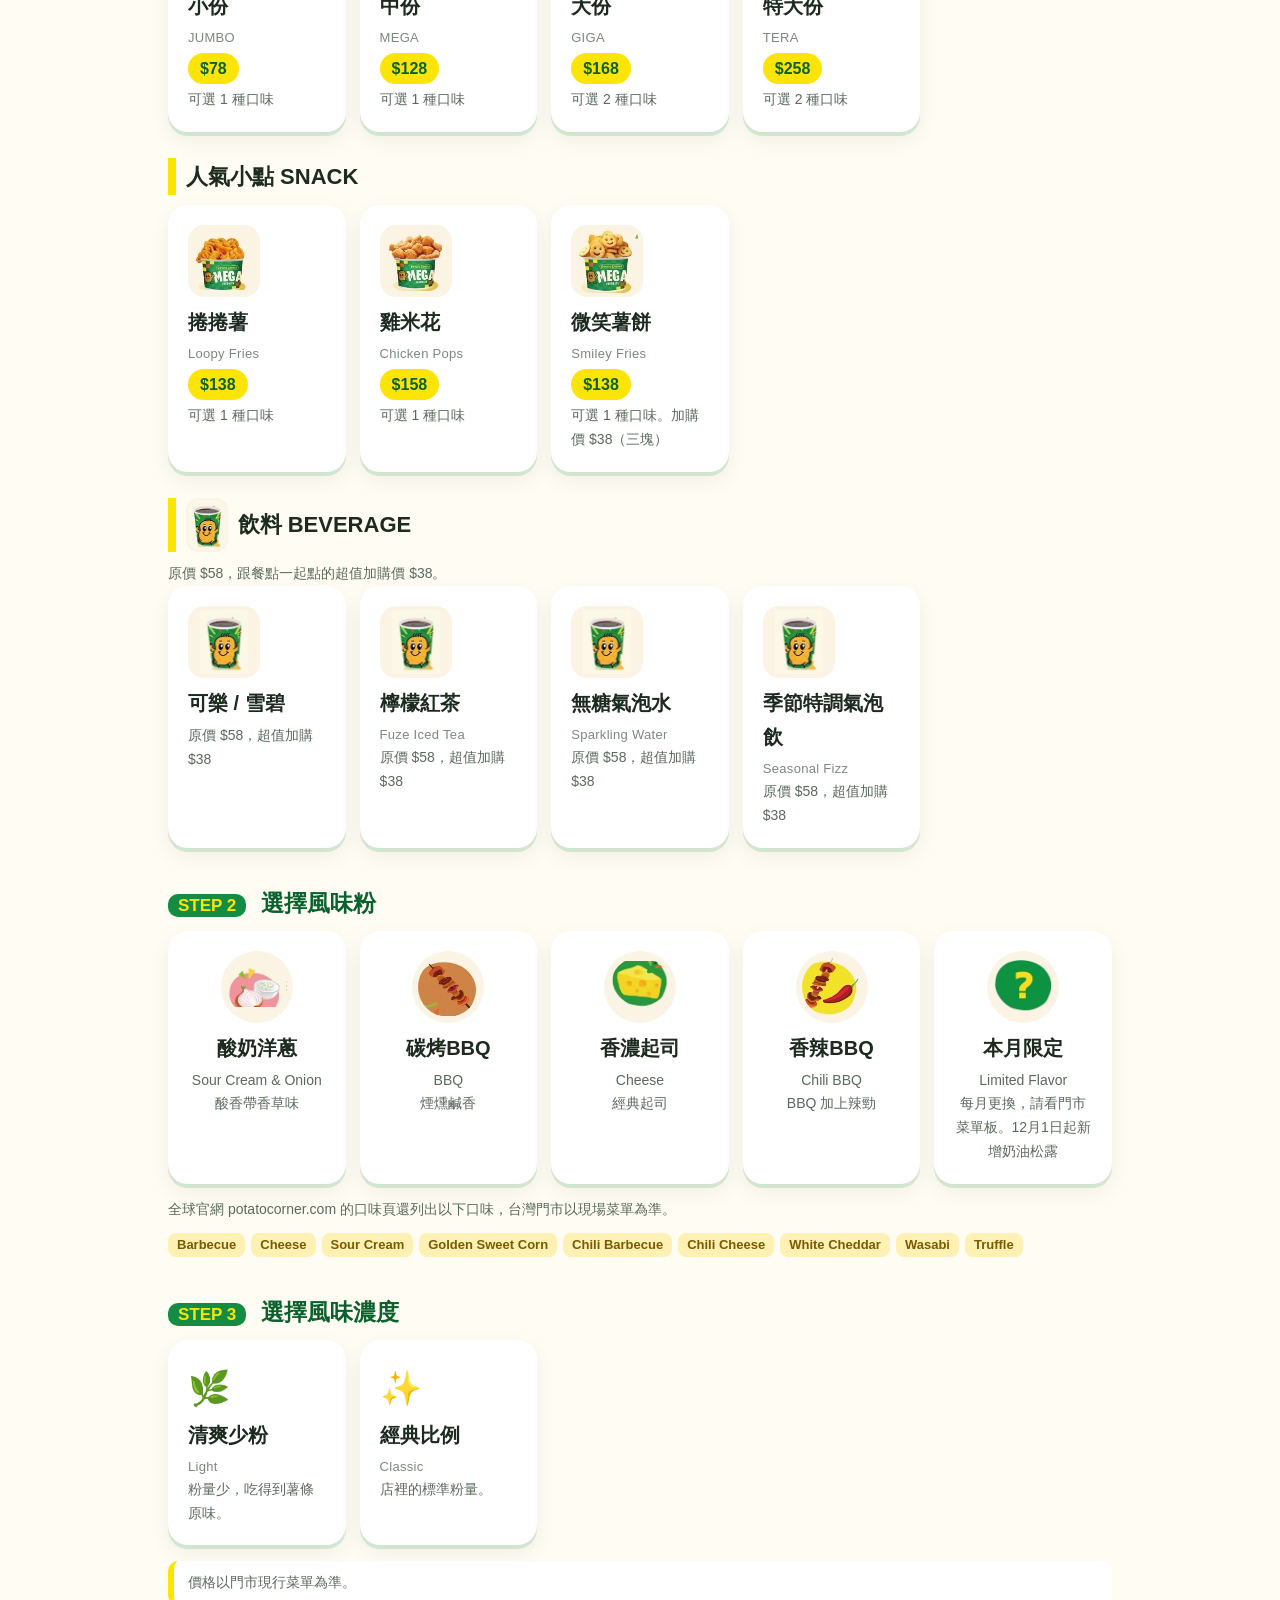
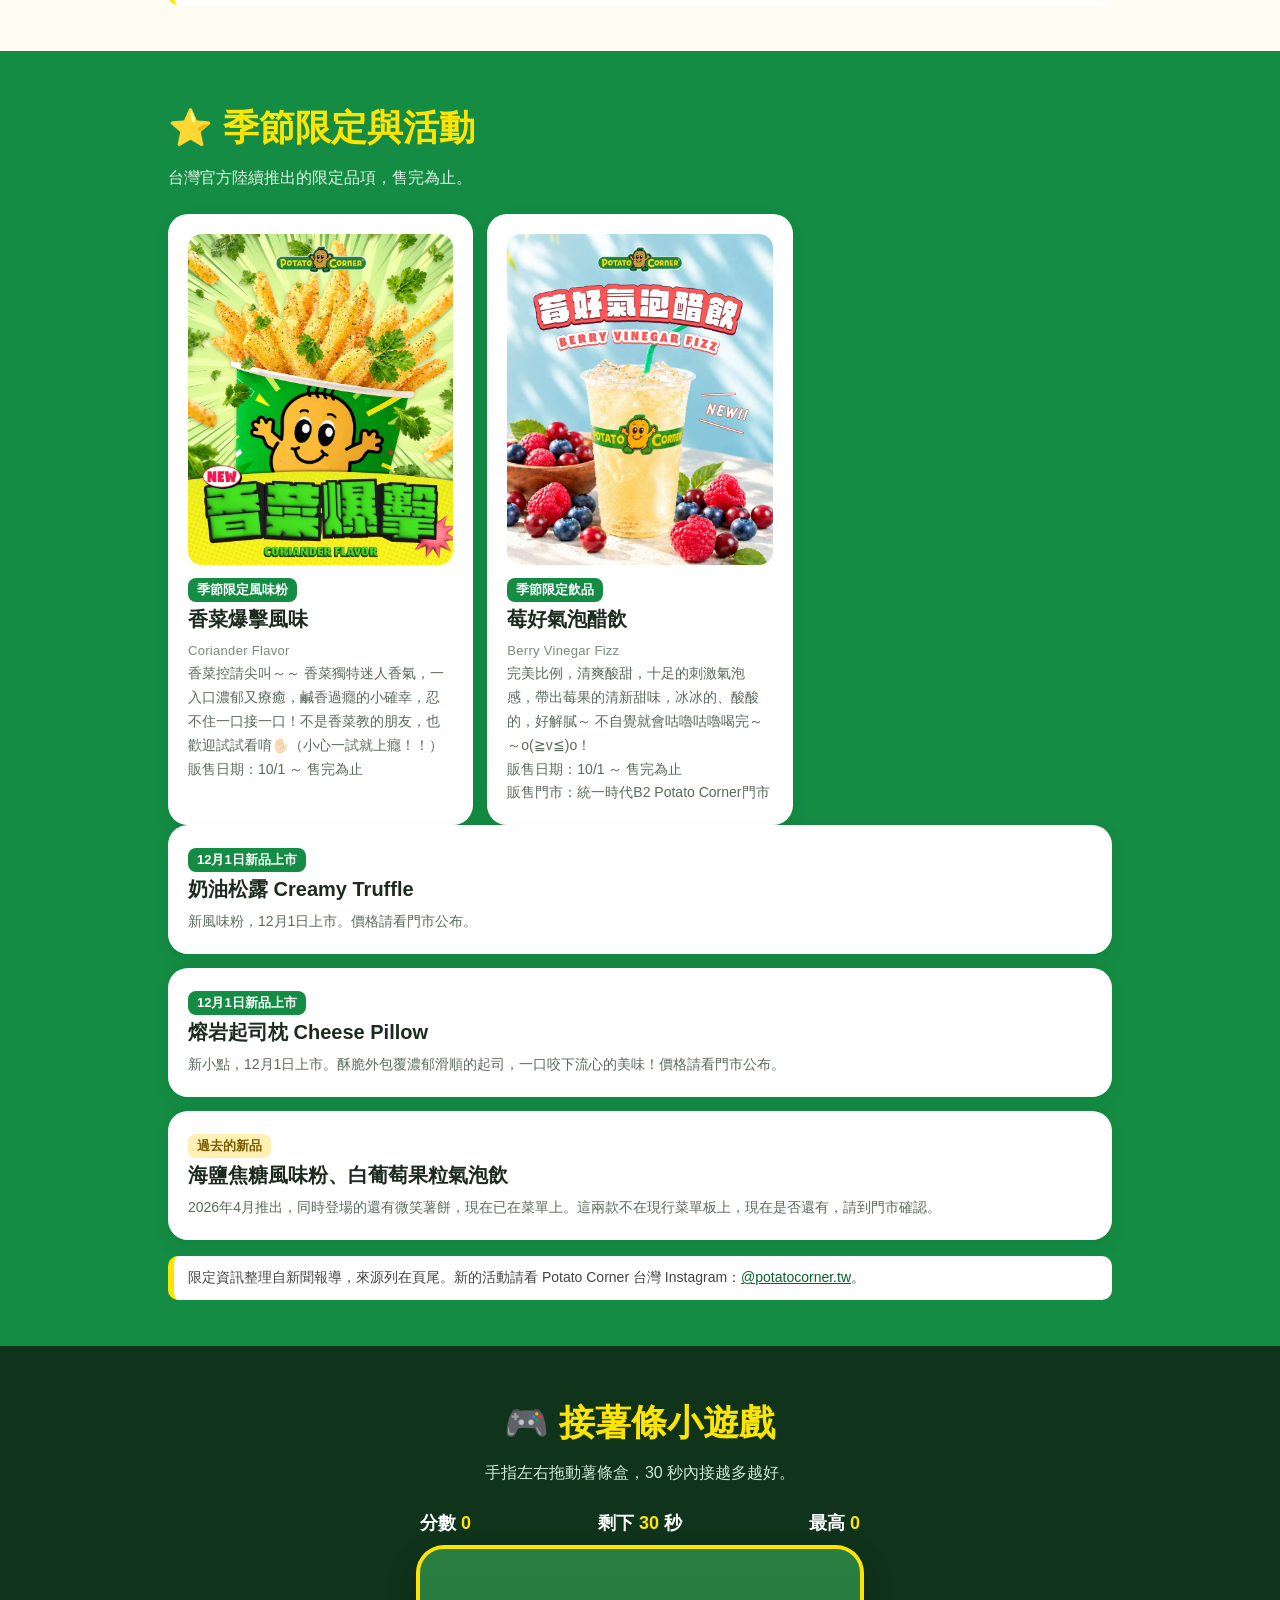
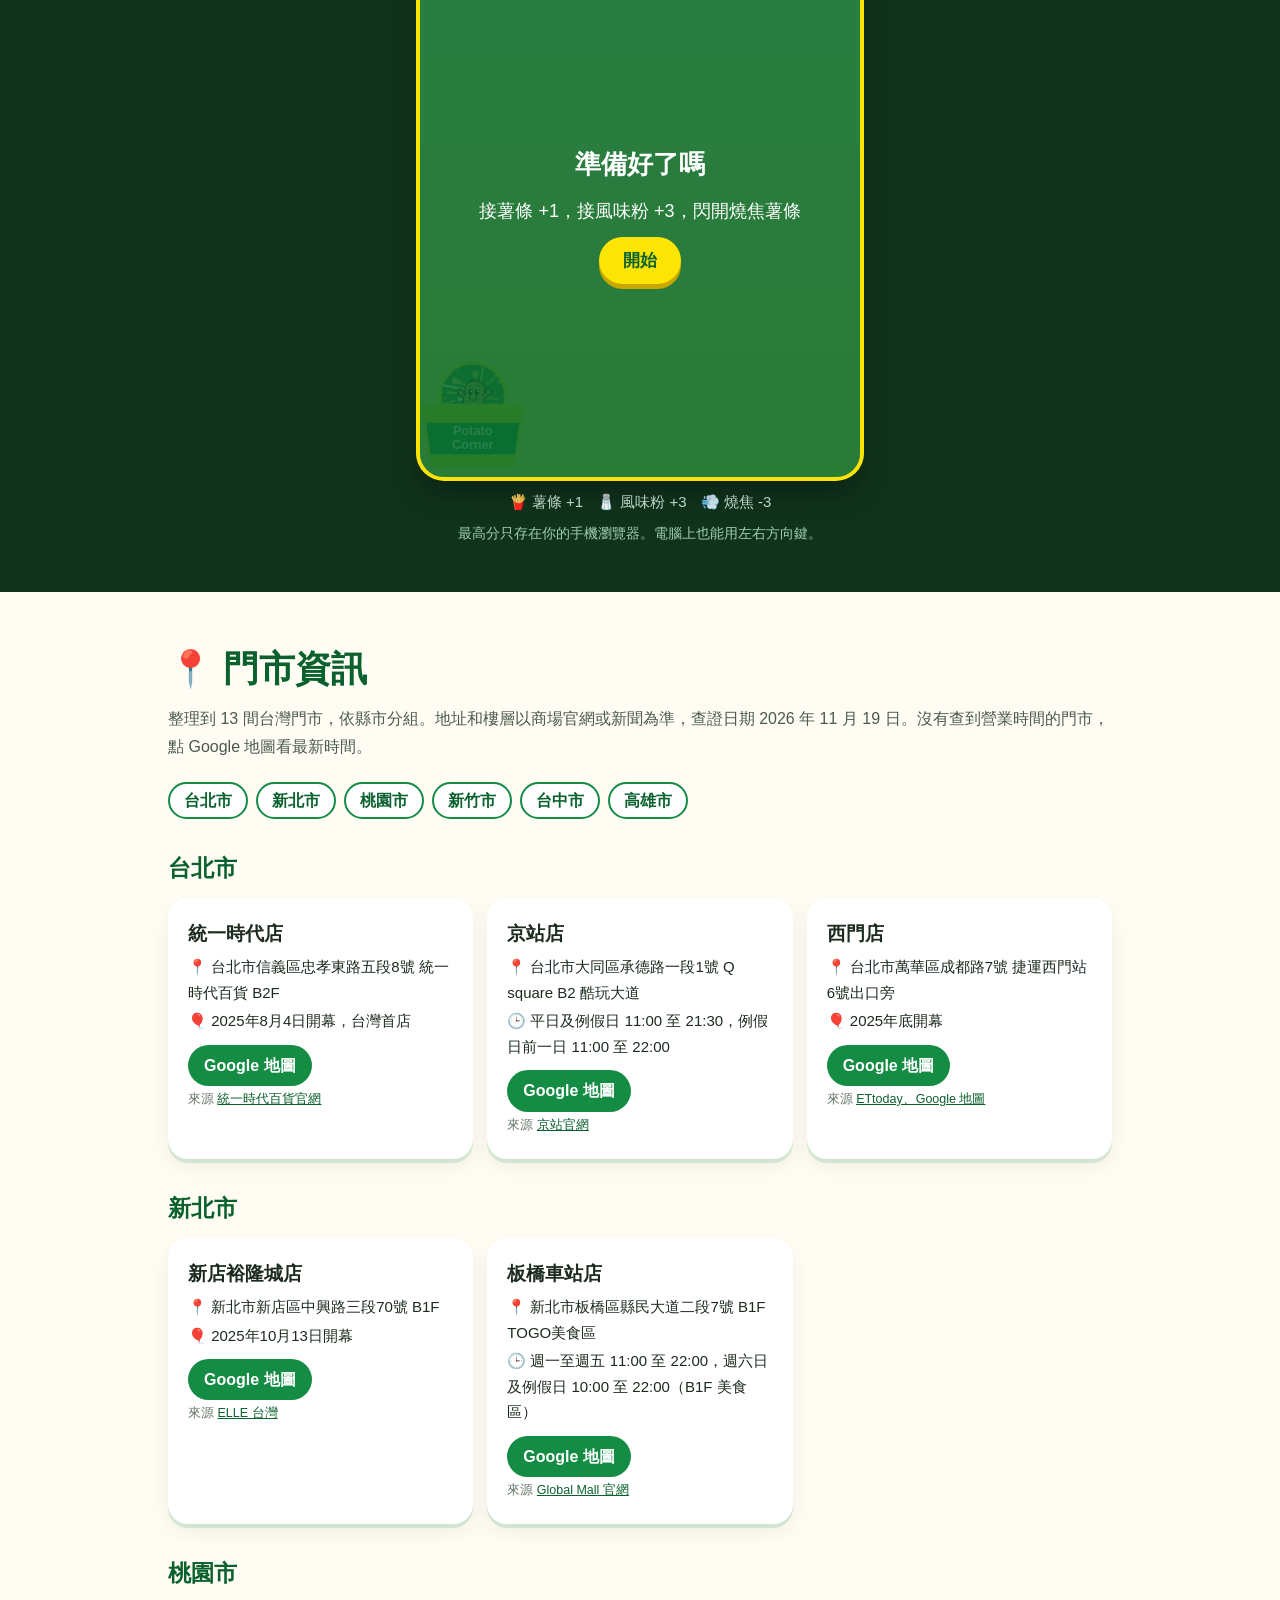
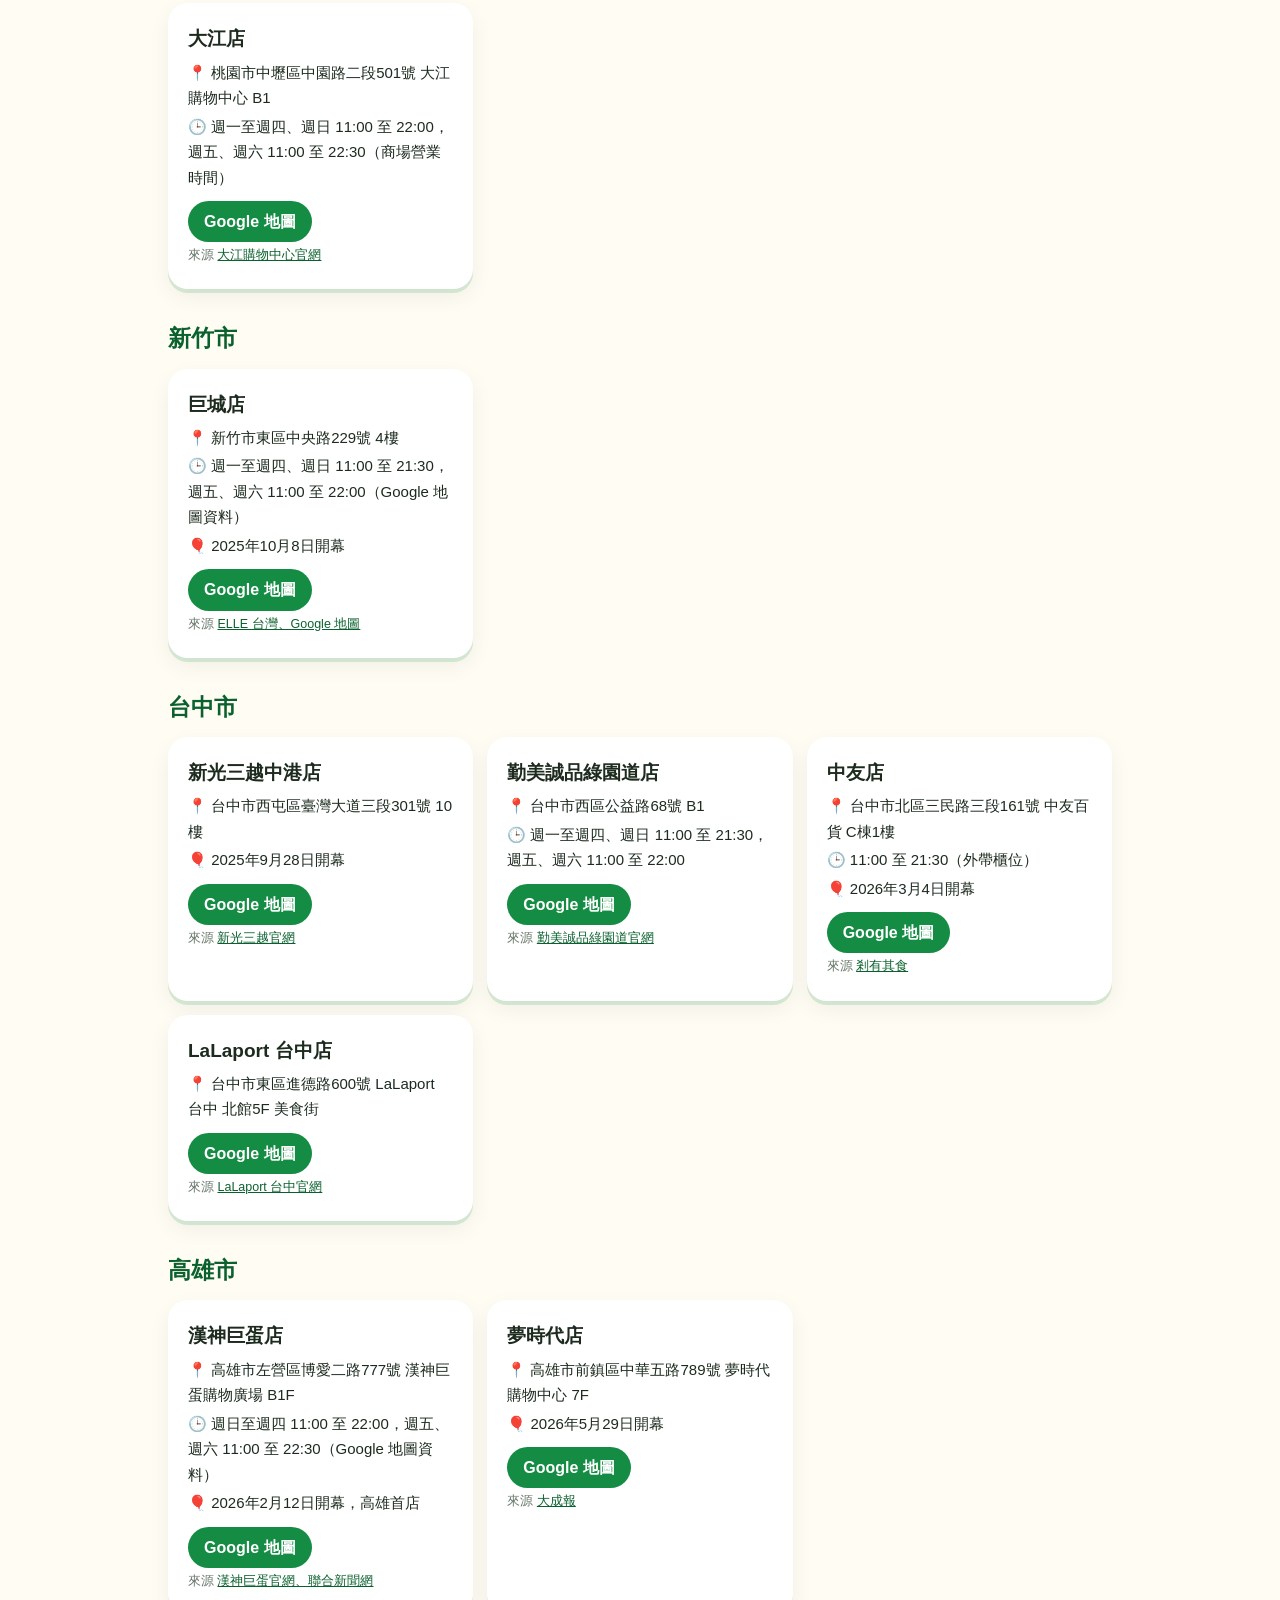
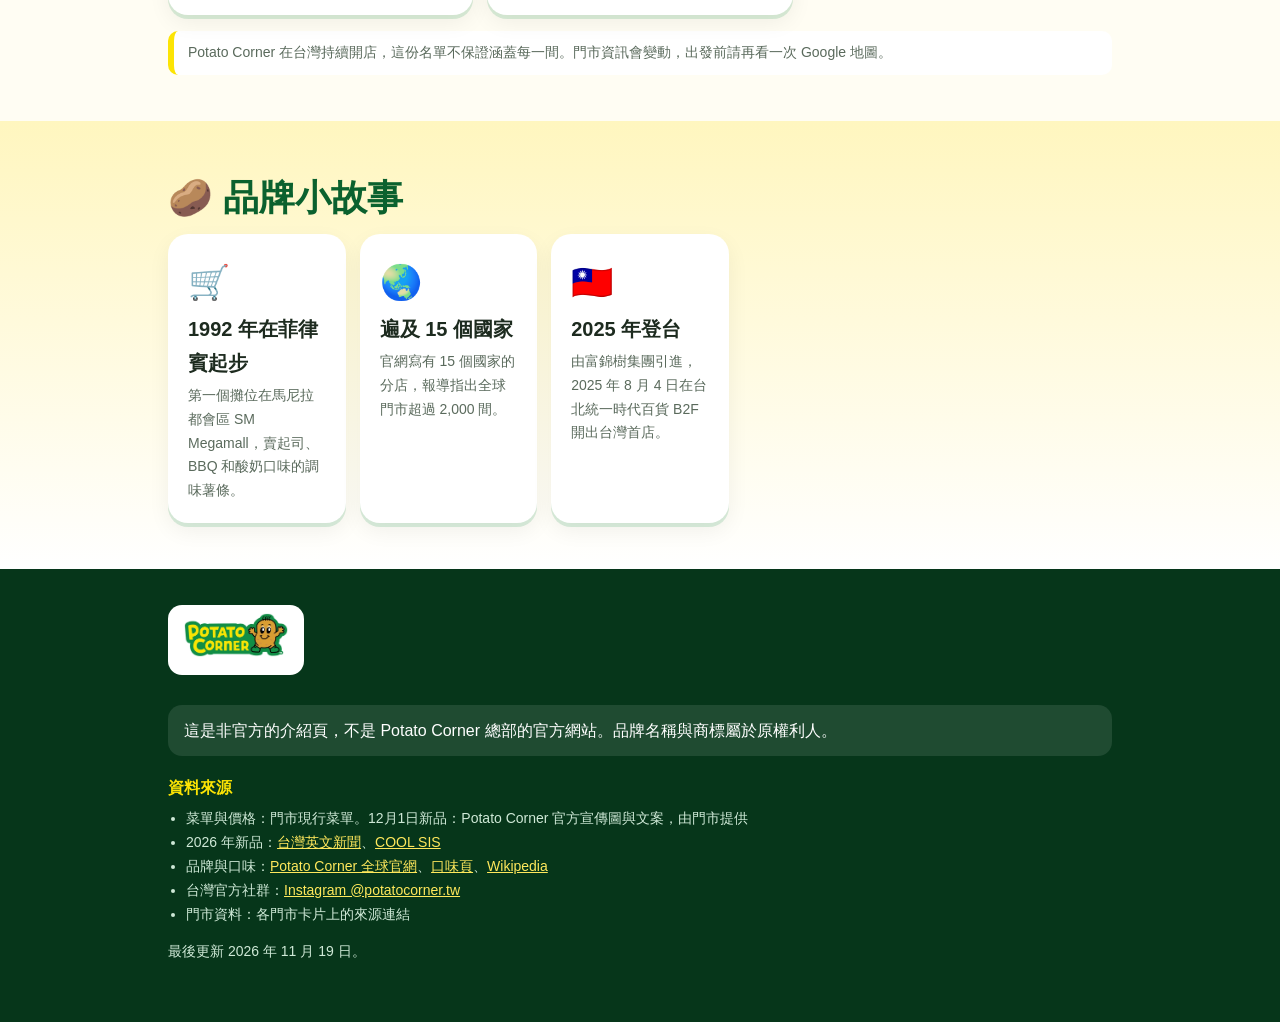
==== commit 6671b460: "New menu board, icons cropped from menu, must-order pick at game end, cache bump" ====
--- a/index.html
+++ b/index.html
@@ -11,7 +11,7 @@
 <meta property="og:type" content="website">
 <link rel="icon" href="assets/favicon.svg" type="image/svg+xml">
 <link rel="apple-touch-icon" href="assets/apple-touch-icon.png">
-<link rel="stylesheet" href="assets/style.css?v=5">
+<link rel="stylesheet" href="assets/style.css?v=6">
 </head>
 <body>
 <nav class="top"><div class="wrap">
@@ -41,32 +41,32 @@
 <span class="ribbon">12/1 新品上市</span>
 <h2><span class="em">🎉</span> 12 月 1 日登場</h2>
 <p class="lead">兩款新品在 12 月 1 日上市，一款新風味粉，一款新小點。</p>
-<div class="grid ng"><div class="card np rv"><div class="npimg"><span class="npe fb">🧈</span><img class="oi" src="assets/new-creamy-truffle.webp" alt="奶油松露 Creamy Truffle 官方宣傳圖"></div><span class="tag new">新風味粉</span><h3>奶油松露</h3><p class="sub en">Creamy Truffle</p><p class="sub">12月1日上市的新風味粉。價格請看門市公布。</p></div><div class="card np rv"><div class="npimg"><span class="npe fb">🧀</span><img class="oi" src="assets/new-cheese-pillow.webp" alt="熔岩起司枕 Cheese Pillow 官方宣傳圖"></div><span class="tag new">新小點</span><h3>熔岩起司枕</h3><p class="sub en">Cheese Pillow</p><p class="sub">酥脆外包覆濃郁滑順的起司，一口咬下流心的美味！12月1日上市。價格請看門市公布。</p></div></div>
+<div class="grid ng"><div class="card np rv" id="it-truffle"><div class="npimg"><span class="npe fb">🧈</span><img class="oi" src="assets/new-creamy-truffle.webp" alt="奶油松露 Creamy Truffle 官方宣傳圖"></div><span class="tag new">新風味粉</span><h3>奶油松露</h3><p class="sub en">Creamy Truffle</p><p class="sub">12月1日上市的新風味粉。價格請看門市公布。</p></div><div class="card np rv" id="it-pillow"><div class="npimg"><span class="npe fb">🧀</span><img class="oi" src="assets/new-cheese-pillow.webp" alt="熔岩起司枕 Cheese Pillow 官方宣傳圖"></div><span class="tag new">新小點</span><h3>熔岩起司枕</h3><p class="sub en">Cheese Pillow</p><p class="sub">酥脆外包覆濃郁滑順的起司，一口咬下流心的美味！12月1日上市。價格請看門市公布。</p></div></div>
 </div></section>
 
 <section id="menu"><div class="wrap">
 <h2><span class="em">🍟</span> 菜單與點餐三步驟</h2>
-<figure class="menuimg"><img class="oi" src="assets/menu-hero.webp" alt="Potato Corner 薯條與杯裝照片"></figure>
+<figure class="menuimg"><a href="assets/menu-hero.webp" target="_blank" rel="noopener"><img src="assets/menu-hero.webp" alt="Potato Corner 官方菜單板：STEP 1 選擇套餐或單點，STEP 2 選擇風味粉，STEP 3 選擇風味濃度，另有飲料" width="1706" height="960"></a><figcaption>點圖放大看完整菜單</figcaption></figure>
 <p class="lead">每份都現點現炸，店員在你面前搖上風味粉。照著三個步驟點，就能組出你的那一份。</p>
 <div class="steps rv"><span><b>1</b> 選套餐或單點</span><span><b>2</b> 選風味粉</span><span><b>3</b> 選濃度</span></div>
 
 <h3 class="step rv"><b>STEP 1</b> 選擇套餐或單點</h3>
-<h3 class="cat rv">雙拼套餐 COMBO SET <span class="tag open">優惠</span></h3>
+<h3 class="cat rv"><img class="ci" src="assets/icons/combo.webp" alt="" width="46" height="50">雙拼套餐 COMBO SET <span class="tag open">優惠</span></h3>
 <p class="sub rv">可選 2 種口味，每份含飲料 1 杯。</p>
-<div class="grid"><div class="card rv"><span class="code">A</span><h3>薯條 + 薯條 + 飲料</h3><span class="price">$200</span><p class="sub">優惠價</p></div><div class="card rv"><span class="code">B</span><h3>薯條 + 捲捲薯 + 飲料</h3><span class="price">$210</span><p class="sub">優惠價</p></div><div class="card rv"><span class="code">C</span><h3>薯條 + 雞米花 + 飲料</h3><span class="price">$230</span><p class="sub">優惠價</p></div><div class="card rv"><span class="code">D</span><h3>捲捲薯 + 雞米花 + 飲料</h3><span class="price">$230</span><p class="sub">優惠價</p></div></div>
-<h3 class="cat rv">招牌雙拼 COMBO 與歡樂派對三拼</h3>
+<div class="grid"><div class="card rv" id="it-combo"><span class="code">A</span><h3>薯條 + 薯條 + 飲料</h3><span class="price">$200</span><p class="sub">優惠價</p></div><div class="card rv"><span class="code">B</span><h3>薯條 + 捲捲薯 + 飲料</h3><span class="price">$210</span><p class="sub">優惠價</p></div><div class="card rv"><span class="code">C</span><h3>薯條 + 雞米花 + 飲料</h3><span class="price">$230</span><p class="sub">優惠價</p></div><div class="card rv"><span class="code">D</span><h3>捲捲薯 + 雞米花 + 飲料</h3><span class="price">$230</span><p class="sub">優惠價</p></div></div>
+<h3 class="cat rv"><img class="ci" src="assets/icons/signature.webp" alt="" width="60" height="50">招牌雙拼 COMBO 與歡樂派對三拼</h3>
 <p class="sub rv">招牌雙拼可選 2 種口味，歡樂派對三拼可選 3 種口味。</p>
-<div class="grid"><div class="card rv"><span class="code">E</span><h3>薯條 + 捲捲薯</h3><span class="price">$178</span><p class="sub">招牌雙拼</p></div><div class="card rv"><span class="code">F</span><h3>薯條 + 雞米花</h3><span class="price">$198</span><p class="sub">招牌雙拼</p></div><div class="card rv"><span class="code">G</span><h3>捲捲薯 + 雞米花</h3><span class="price">$198</span><p class="sub">招牌雙拼</p></div><div class="card rv"><span class="ico">🎊</span><h3>歡樂派對三拼</h3><p class="sub en">PARTY COMBO</p><span class="price">$278</span><p class="sub">薯條 + 捲捲薯 + 雞米花，可選 3 種口味。加購飲料 2 杯 +$20</p></div></div>
-<h3 class="cat rv">招牌薯條 FRENCH FRIES</h3>
-<div class="grid"><div class="card rv"><span class="ico">🥔</span><h3>小份</h3><p class="sub en">JUMBO</p><span class="price">$78</span><p class="sub">可選 1 種口味</p></div><div class="card rv"><span class="ico">🍟</span><h3>中份</h3><p class="sub en">MEGA</p><span class="price">$128</span><p class="sub">可選 1 種口味</p></div><div class="card rv"><span class="ico">🍟</span><h3>大份</h3><p class="sub en">GIGA</p><span class="price">$168</span><p class="sub">可選 2 種口味</p></div><div class="card rv"><span class="ico">🎉</span><h3>特大份</h3><p class="sub en">TERA</p><span class="price">$258</span><p class="sub">可選 2 種口味</p></div></div>
+<div class="grid"><div class="card rv"><span class="code">E</span><h3>薯條 + 捲捲薯</h3><span class="price">$178</span><p class="sub">招牌雙拼</p></div><div class="card rv"><span class="code">F</span><h3>薯條 + 雞米花</h3><span class="price">$198</span><p class="sub">招牌雙拼</p></div><div class="card rv"><span class="code">G</span><h3>捲捲薯 + 雞米花</h3><span class="price">$198</span><p class="sub">招牌雙拼</p></div><div class="card rv" id="it-party"><img class="ic" src="assets/icons/party.webp" alt="歡樂派對三拼" width="72" height="72" decoding="async"><h3>歡樂派對三拼</h3><p class="sub en">PARTY COMBO</p><span class="price">$278</span><p class="sub">薯條 + 捲捲薯 + 雞米花，可選 3 種口味。加購飲料 2 杯 +$20</p></div></div>
+<h3 class="cat rv"><img class="ci" src="assets/icons/fries.webp" alt="" width="60" height="50">招牌薯條 FRENCH FRIES</h3>
+<div class="grid"><div class="card rv"><img class="ic" src="assets/icons/jumbo.webp" alt="小份 杯型" width="72" height="72" decoding="async"><h3>小份</h3><p class="sub en">JUMBO</p><span class="price">$78</span><p class="sub">可選 1 種口味</p></div><div class="card rv" id="it-fries"><img class="ic" src="assets/icons/mega.webp" alt="中份 杯型" width="72" height="72" decoding="async"><h3>中份</h3><p class="sub en">MEGA</p><span class="price">$128</span><p class="sub">可選 1 種口味</p></div><div class="card rv"><img class="ic" src="assets/icons/giga.webp" alt="大份 杯型" width="72" height="72" decoding="async"><h3>大份</h3><p class="sub en">GIGA</p><span class="price">$168</span><p class="sub">可選 2 種口味</p></div><div class="card rv"><img class="ic" src="assets/icons/tera.webp" alt="特大份 杯型" width="72" height="72" decoding="async"><h3>特大份</h3><p class="sub en">TERA</p><span class="price">$258</span><p class="sub">可選 2 種口味</p></div></div>
 <h3 class="cat rv">人氣小點 SNACK</h3>
-<div class="grid"><div class="card rv"><span class="ico">🌀</span><h3>捲捲薯</h3><p class="sub en">Loopy Fries</p><span class="price">$138</span><p class="sub">可選 1 種口味</p></div><div class="card rv"><span class="ico">🍗</span><h3>雞米花</h3><p class="sub en">Chicken Pops</p><span class="price">$158</span><p class="sub">可選 1 種口味</p></div><div class="card rv"><span class="ico">😊</span><h3>微笑薯餅</h3><p class="sub en">Smiley Fries</p><span class="price">$138</span><p class="sub">可選 1 種口味。加購價 $38（三塊）</p></div></div>
-<h3 class="cat rv">飲料 BEVERAGE</h3>
+<div class="grid"><div class="card rv" id="it-loopy"><img class="ic" src="assets/icons/loopy.webp" alt="捲捲薯" width="72" height="72" decoding="async"><h3>捲捲薯</h3><p class="sub en">Loopy Fries</p><span class="price">$138</span><p class="sub">可選 1 種口味</p></div><div class="card rv" id="it-pops"><img class="ic" src="assets/icons/pops.webp" alt="雞米花" width="72" height="72" decoding="async"><h3>雞米花</h3><p class="sub en">Chicken Pops</p><span class="price">$158</span><p class="sub">可選 1 種口味</p></div><div class="card rv" id="it-smiley"><img class="ic" src="assets/icons/smiley.webp" alt="微笑薯餅" width="72" height="72" decoding="async"><h3>微笑薯餅</h3><p class="sub en">Smiley Fries</p><span class="price">$138</span><p class="sub">可選 1 種口味。加購價 $38（三塊）</p></div></div>
+<h3 class="cat rv"><img class="ci" src="assets/icons/drink.webp" alt="" width="38" height="50">飲料 BEVERAGE</h3>
 <p class="sub rv">原價 $58，跟餐點一起點的超值加購價 $38。</p>
-<div class="grid"><div class="card rv"><span class="ico">🥤</span><h3>可樂 / 雪碧</h3><p class="sub">原價 $58，超值加購 $38</p></div><div class="card rv"><span class="ico">🍋</span><h3>檸檬紅茶</h3><p class="sub en">Fuze Iced Tea</p><p class="sub">原價 $58，超值加購 $38</p></div><div class="card rv"><span class="ico">🫧</span><h3>無糖氣泡水</h3><p class="sub en">Sparkling Water</p><p class="sub">原價 $58，超值加購 $38</p></div><div class="card rv"><span class="ico">🍹</span><h3>季節特調氣泡飲</h3><p class="sub en">Seasonal Fizz</p><p class="sub">原價 $58，超值加購 $38</p></div></div>
+<div class="grid"><div class="card rv"><img class="ic" src="assets/icons/drink.webp" alt="飲料杯" width="72" height="72" decoding="async"><h3>可樂 / 雪碧</h3><p class="sub">原價 $58，超值加購 $38</p></div><div class="card rv"><img class="ic" src="assets/icons/drink.webp" alt="飲料杯" width="72" height="72" decoding="async"><h3>檸檬紅茶</h3><p class="sub en">Fuze Iced Tea</p><p class="sub">原價 $58，超值加購 $38</p></div><div class="card rv"><img class="ic" src="assets/icons/drink.webp" alt="飲料杯" width="72" height="72" decoding="async"><h3>無糖氣泡水</h3><p class="sub en">Sparkling Water</p><p class="sub">原價 $58，超值加購 $38</p></div><div class="card rv"><img class="ic" src="assets/icons/drink.webp" alt="飲料杯" width="72" height="72" decoding="async"><h3>季節特調氣泡飲</h3><p class="sub en">Seasonal Fizz</p><p class="sub">原價 $58，超值加購 $38</p></div></div>
 
 <h3 class="step rv" id="flavor"><b>STEP 2</b> 選擇風味粉</h3>
-<div class="grid flav"><div class="card rv"><div class="dot" style="background:#e6f7c8">🧅</div><h3>酸奶洋蔥</h3><p class="sub">Sour Cream & Onion</p><p class="sub">酸香帶香草味</p></div><div class="card rv"><div class="dot" style="background:#ffe0c2">🔥</div><h3>碳烤BBQ</h3><p class="sub">BBQ</p><p class="sub">煙燻鹹香</p></div><div class="card rv"><div class="dot" style="background:#fff0a8">🧀</div><h3>香濃起司</h3><p class="sub">Cheese</p><p class="sub">經典起司</p></div><div class="card rv"><div class="dot" style="background:#ffd0c8">🌶️</div><h3>香辣BBQ</h3><p class="sub">Chili BBQ</p><p class="sub">BBQ 加上辣勁</p></div><div class="card rv"><div class="dot" style="background:#e8dcff">⭐</div><h3>本月限定</h3><p class="sub">Limited Flavor</p><p class="sub">每月更換，請看門市菜單板。12月1日起新增奶油松露</p></div></div>
+<div class="grid flav"><div class="card rv"><img class="fi" src="assets/icons/onion.webp" alt="酸奶洋蔥" width="72" height="72" decoding="async"><h3>酸奶洋蔥</h3><p class="sub">Sour Cream & Onion</p><p class="sub">酸香帶香草味</p></div><div class="card rv"><img class="fi" src="assets/icons/bbq.webp" alt="碳烤BBQ" width="72" height="72" decoding="async"><h3>碳烤BBQ</h3><p class="sub">BBQ</p><p class="sub">煙燻鹹香</p></div><div class="card rv"><img class="fi" src="assets/icons/cheese.webp" alt="香濃起司" width="72" height="72" decoding="async"><h3>香濃起司</h3><p class="sub">Cheese</p><p class="sub">經典起司</p></div><div class="card rv"><img class="fi" src="assets/icons/chili.webp" alt="香辣BBQ" width="72" height="72" decoding="async"><h3>香辣BBQ</h3><p class="sub">Chili BBQ</p><p class="sub">BBQ 加上辣勁</p></div><div class="card rv"><img class="fi" src="assets/icons/limited.webp" alt="本月限定" width="72" height="72" decoding="async"><h3>本月限定</h3><p class="sub">Limited Flavor</p><p class="sub">每月更換，請看門市菜單板。12月1日起新增奶油松露</p></div></div>
 <p class="sub rv" style="margin:14px 0 8px">全球官網 potatocorner.com 的口味頁還列出以下口味，台灣門市以現場菜單為準。</p>
 <div class="rv"><span class="tag open">Barbecue</span><span class="tag open">Cheese</span><span class="tag open">Sour Cream</span><span class="tag open">Golden Sweet Corn</span><span class="tag open">Chili Barbecue</span><span class="tag open">Chili Cheese</span><span class="tag open">White Cheddar</span><span class="tag open">Wasabi</span><span class="tag open">Truffle</span></div>
 
@@ -81,7 +81,7 @@
 <section id="season" class="season"><div class="wrap">
 <h2><span class="em">⭐</span> 季節限定與活動</h2>
 <p class="lead">台灣官方陸續推出的限定品項，售完為止。</p>
-<div class="grid ng"><div class="card np rv"><div class="npimg"><span class="npe fb">🌿</span><img class="oi" src="assets/season-coriander.webp" alt="香菜爆擊 Coriander Flavor 官方宣傳圖"></div><span class="tag new">季節限定風味粉</span><h3>香菜爆擊風味</h3><p class="sub en">Coriander Flavor</p><p class="sub">香菜控請尖叫～～ 香菜獨特迷人香氣，一入口濃郁又療癒，鹹香過癮的小確幸，忍不住一口接一口！不是香菜教的朋友，也歡迎試試看唷✋🏻（小心一試就上癮！！）</p><p class="sub">販售日期：10/1 ～ 售完為止</p></div><div class="card np rv"><div class="npimg"><span class="npe fb">🫐</span><img class="oi" src="assets/season-berry-fizz.webp" alt="莓好氣泡醋飲 Berry Vinegar Fizz 官方宣傳圖"></div><span class="tag new">季節限定飲品</span><h3>莓好氣泡醋飲</h3><p class="sub en">Berry Vinegar Fizz</p><p class="sub">完美比例，清爽酸甜，十足的刺激氣泡感，帶出莓果的清新甜味，冰冰的、酸酸的，好解膩～ 不自覺就會咕嚕咕嚕喝完～～o(≧v≦)o！</p><p class="sub">販售日期：10/1 ～ 售完為止</p><p class="sub">販售門市：統一時代B2 Potato Corner門市</p></div></div>
+<div class="grid ng"><div class="card np rv" id="it-coriander"><div class="npimg"><span class="npe fb">🌿</span><img class="oi" src="assets/season-coriander.webp" alt="香菜爆擊 Coriander Flavor 官方宣傳圖"></div><span class="tag new">季節限定風味粉</span><h3>香菜爆擊風味</h3><p class="sub en">Coriander Flavor</p><p class="sub">香菜控請尖叫～～ 香菜獨特迷人香氣，一入口濃郁又療癒，鹹香過癮的小確幸，忍不住一口接一口！不是香菜教的朋友，也歡迎試試看唷✋🏻（小心一試就上癮！！）</p><p class="sub">販售日期：10/1 ～ 售完為止</p></div><div class="card np rv" id="it-berry"><div class="npimg"><span class="npe fb">🫐</span><img class="oi" src="assets/season-berry-fizz.webp" alt="莓好氣泡醋飲 Berry Vinegar Fizz 官方宣傳圖"></div><span class="tag new">季節限定飲品</span><h3>莓好氣泡醋飲</h3><p class="sub en">Berry Vinegar Fizz</p><p class="sub">完美比例，清爽酸甜，十足的刺激氣泡感，帶出莓果的清新甜味，冰冰的、酸酸的，好解膩～ 不自覺就會咕嚕咕嚕喝完～～o(≧v≦)o！</p><p class="sub">販售日期：10/1 ～ 售完為止</p><p class="sub">販售門市：統一時代B2 Potato Corner門市</p></div></div>
 <div class="timeline">
 <div class="card rv"><span class="tag new">12月1日新品上市</span><h3>奶油松露 Creamy Truffle</h3>
 <p class="sub">新風味粉，12月1日上市。價格請看門市公布。</p></div>
@@ -136,6 +136,6 @@
 </ul>
 <p>最後更新 2026 年 11 月 19 日。</p>
 </div></footer>
-<script src="assets/main.js?v=5" defer></script>
+<script src="assets/main.js?v=6" defer></script>
 </body>
 </html>
--- a/assets/style.css
+++ b/assets/style.css
@@ -129,3 +129,27 @@
 .flogo .oi{height:44px;width:auto}
 .hero .mwrap .mimg{display:none}
 .mwrap.has .mimg{display:block;margin:0 auto}
+
+/* v6 icons from menu board, menu image, recommendation */
+.card .ic{display:block;width:72px;height:72px;object-fit:contain;background:#fbf4e4;border-radius:16px;padding:4px;box-sizing:border-box;margin:0 0 8px;transition:transform .3s}
+.card:hover .ic,.card:active .ic{transform:scale(1.12) rotate(-6deg)}
+.flav .fi{display:block;width:72px;height:72px;object-fit:contain;background:#fbf4e4;border-radius:50%;padding:6px;box-sizing:border-box;margin:0 auto 8px;transition:transform .3s}
+.flav .card:hover .fi,.flav .card:active .fi{transform:rotate(360deg) scale(1.1)}
+h3.cat{display:flex;align-items:center;gap:10px;flex-wrap:wrap}
+h3.cat .ci{height:50px;width:auto;border-radius:12px;background:#fbf4e4;padding:2px;box-sizing:content-box}
+.menuimg{display:block;background:#fbf4e4}
+.menuimg a{display:block;line-height:0}
+.menuimg .oi,.menuimg img{display:block;width:100%;height:auto;max-height:none;object-fit:contain}
+.menuimg figcaption{font-size:13px;color:#5a6a5c;text-align:center;padding:6px;background:#fff}
+.overlay{overflow-y:auto;justify-content:flex-start;padding:18px 16px}
+.overlay>*{flex:none}.overlay>:first-child{margin-top:auto}.overlay>:last-child{margin-bottom:auto}
+.overlay #ovS{text-align:center}
+.rec{width:100%;max-width:330px;background:#fff;color:var(--ink);border-radius:18px;padding:10px 12px;box-shadow:0 4px 0 rgba(0,0,0,.18);text-align:left}
+.rec .recl{display:inline-block;background:var(--g);color:var(--y);font-weight:900;font-size:13px;border-radius:99px;padding:1px 12px}
+.rec .recb{display:flex;gap:10px;align-items:center;margin:6px 0}
+.rec img{width:68px;height:68px;border-radius:14px;object-fit:cover;background:#fbf4e4;flex:none}
+.rec img.sq{object-fit:contain;padding:3px;box-sizing:border-box}
+.rec b{display:block;font-size:17px;line-height:1.3}
+.rec span.rt{display:block;font-size:14px;color:#4b5a4d;line-height:1.45}
+.rec a.go{display:block;text-align:center;background:var(--y);color:var(--gd);font-weight:800;text-decoration:none;border-radius:99px;padding:6px 12px;font-size:15px}
+.rec-btns{display:flex;gap:8px}
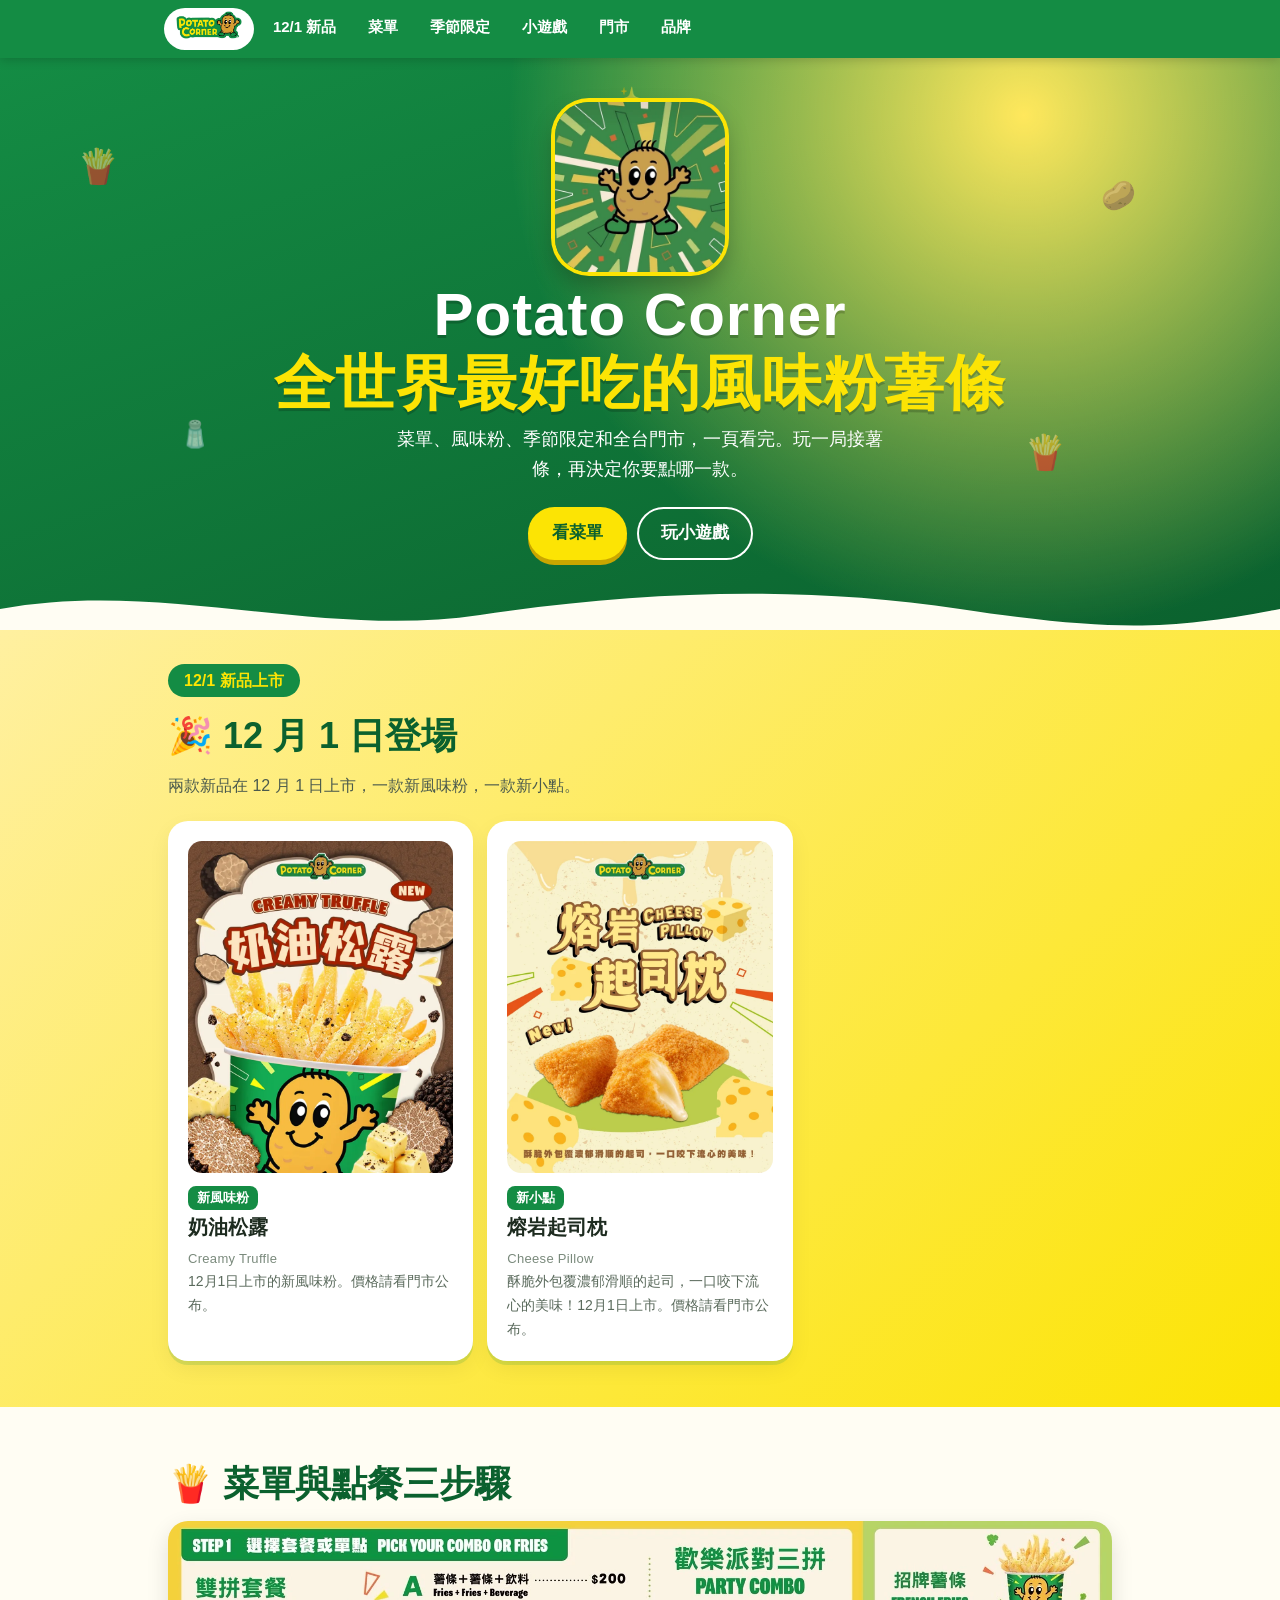
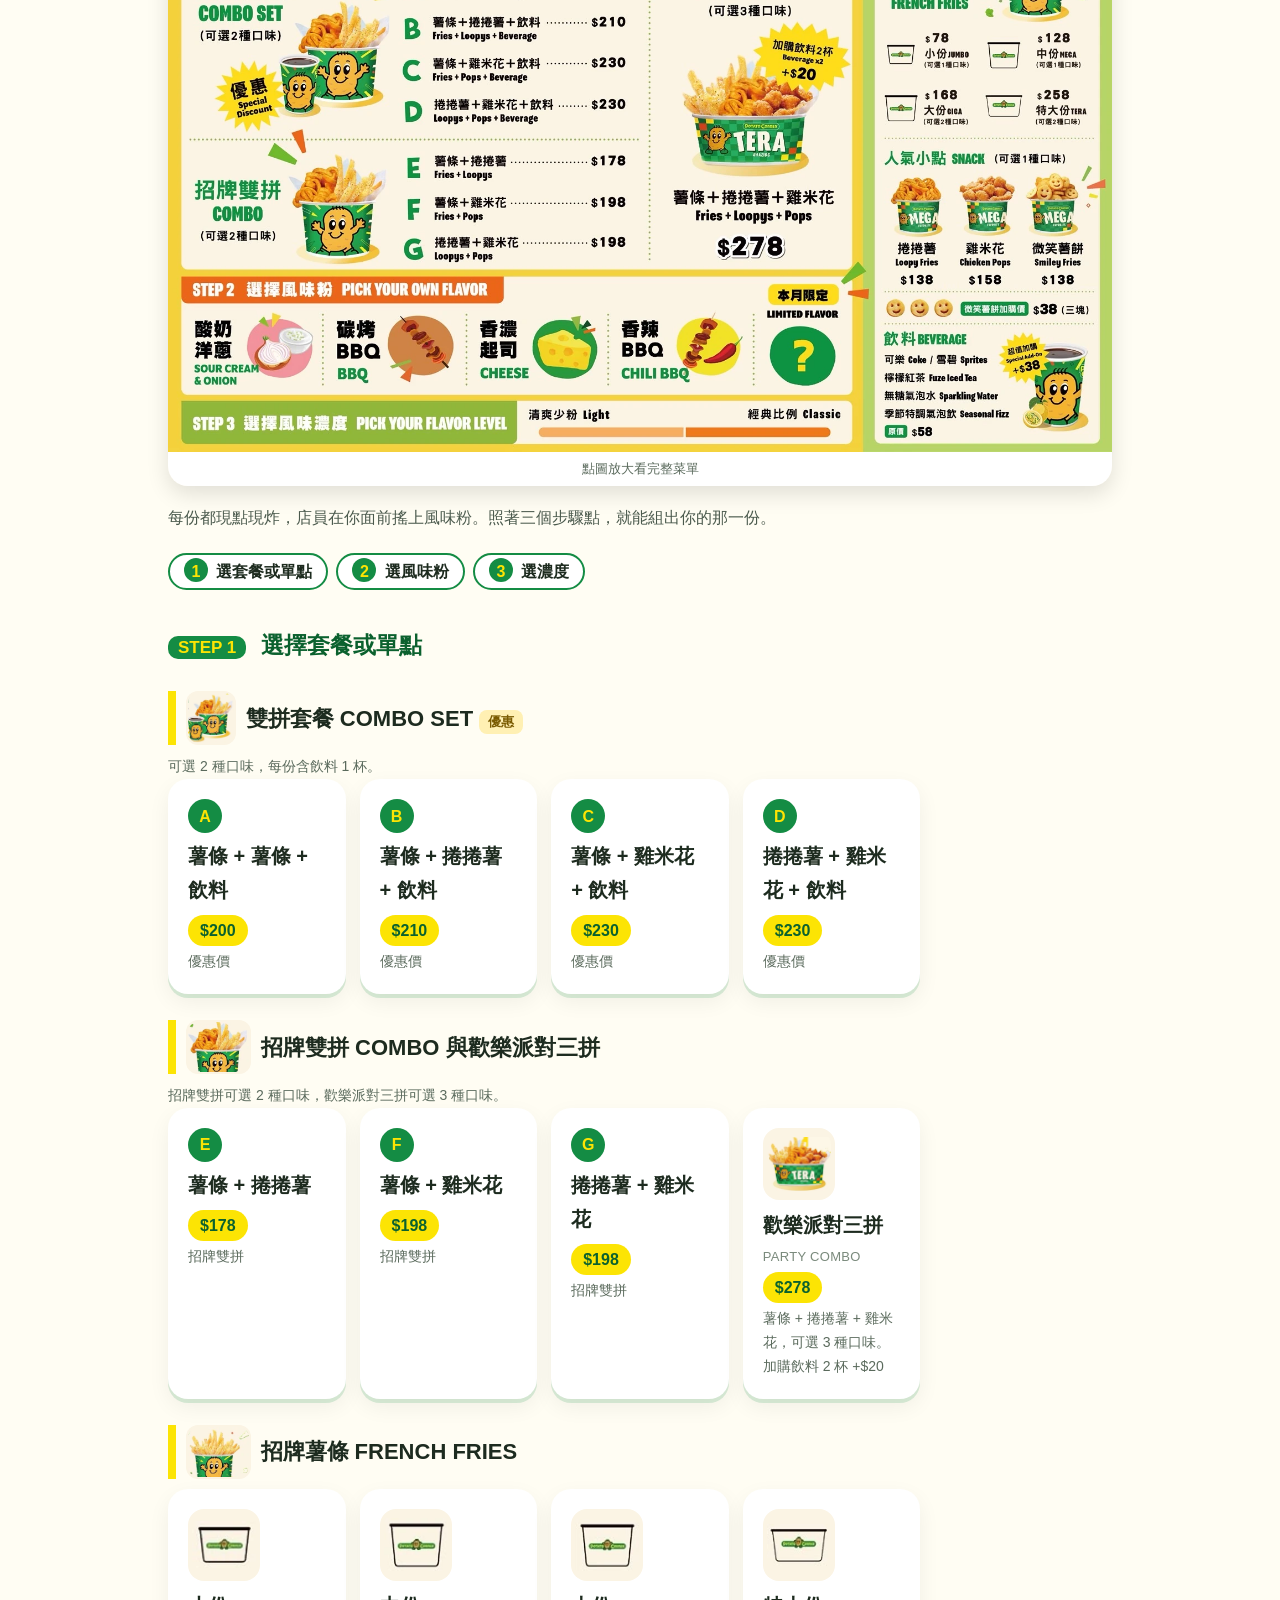
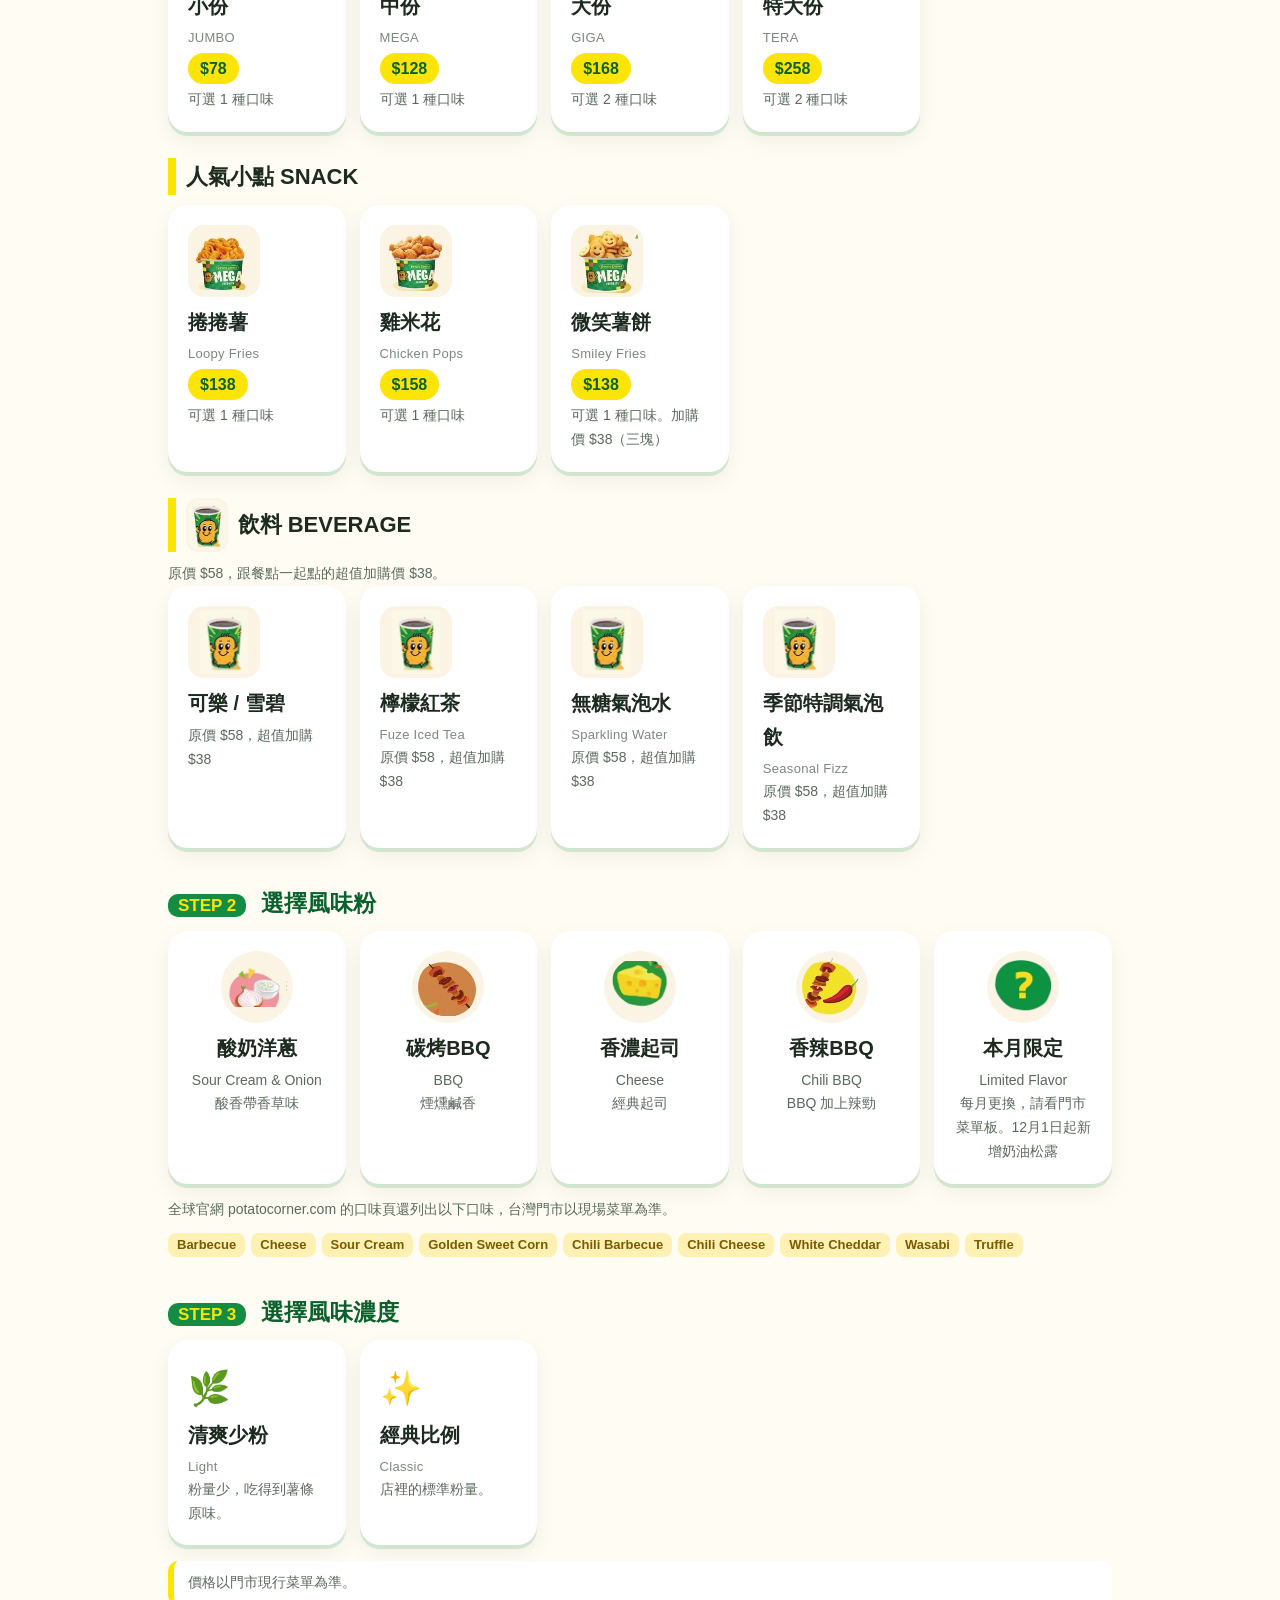
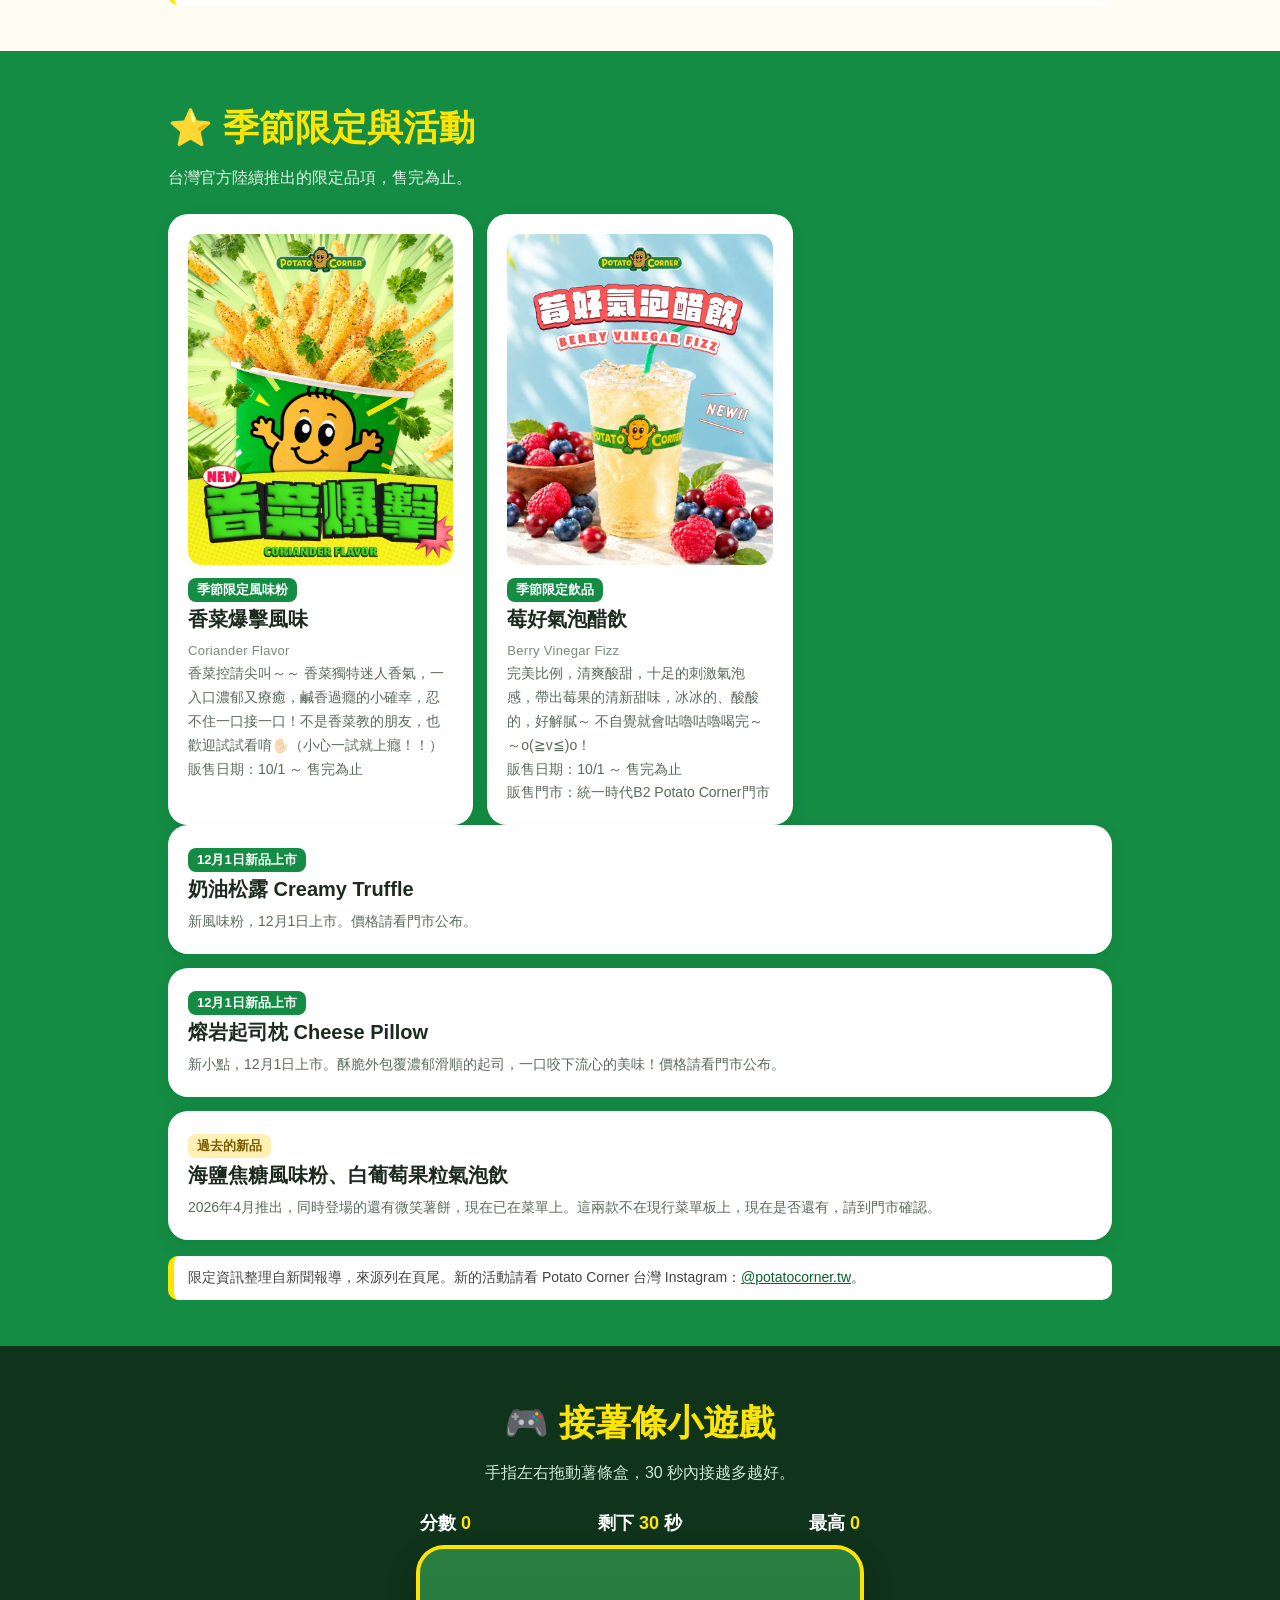
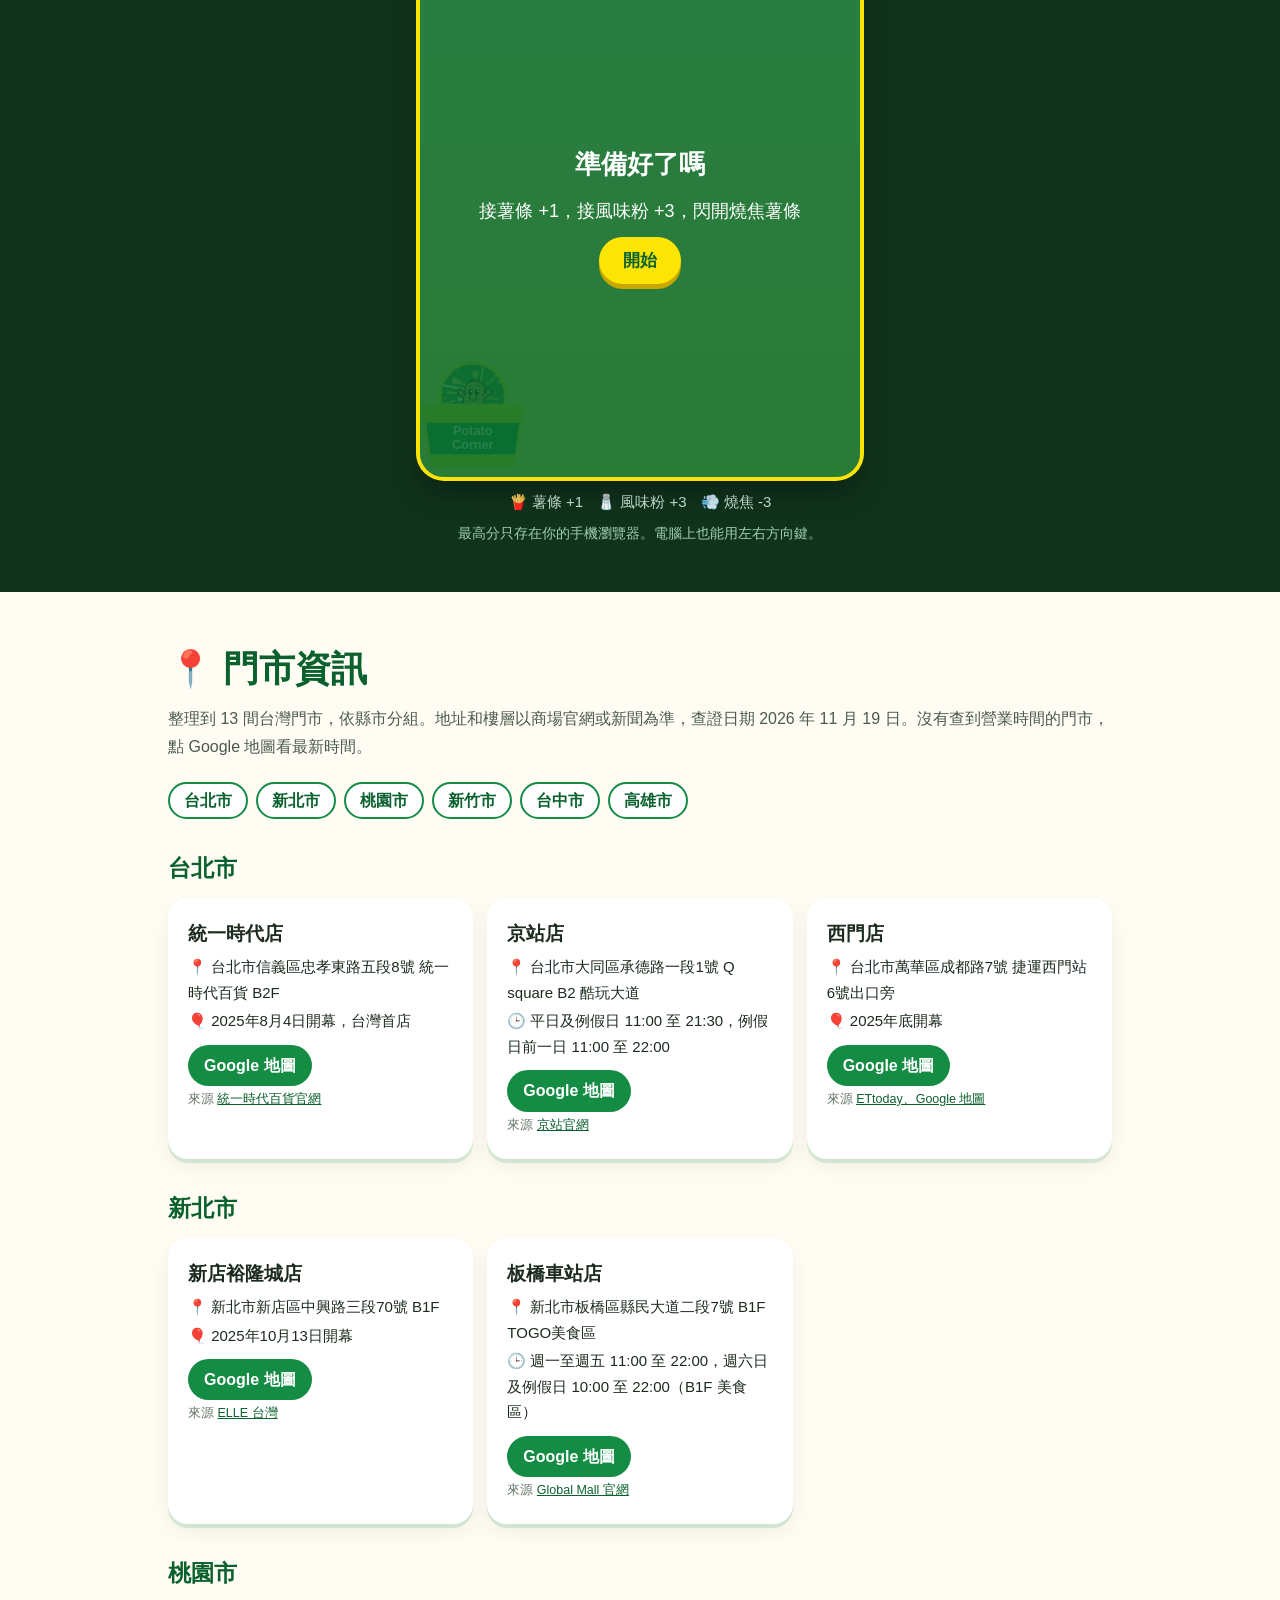
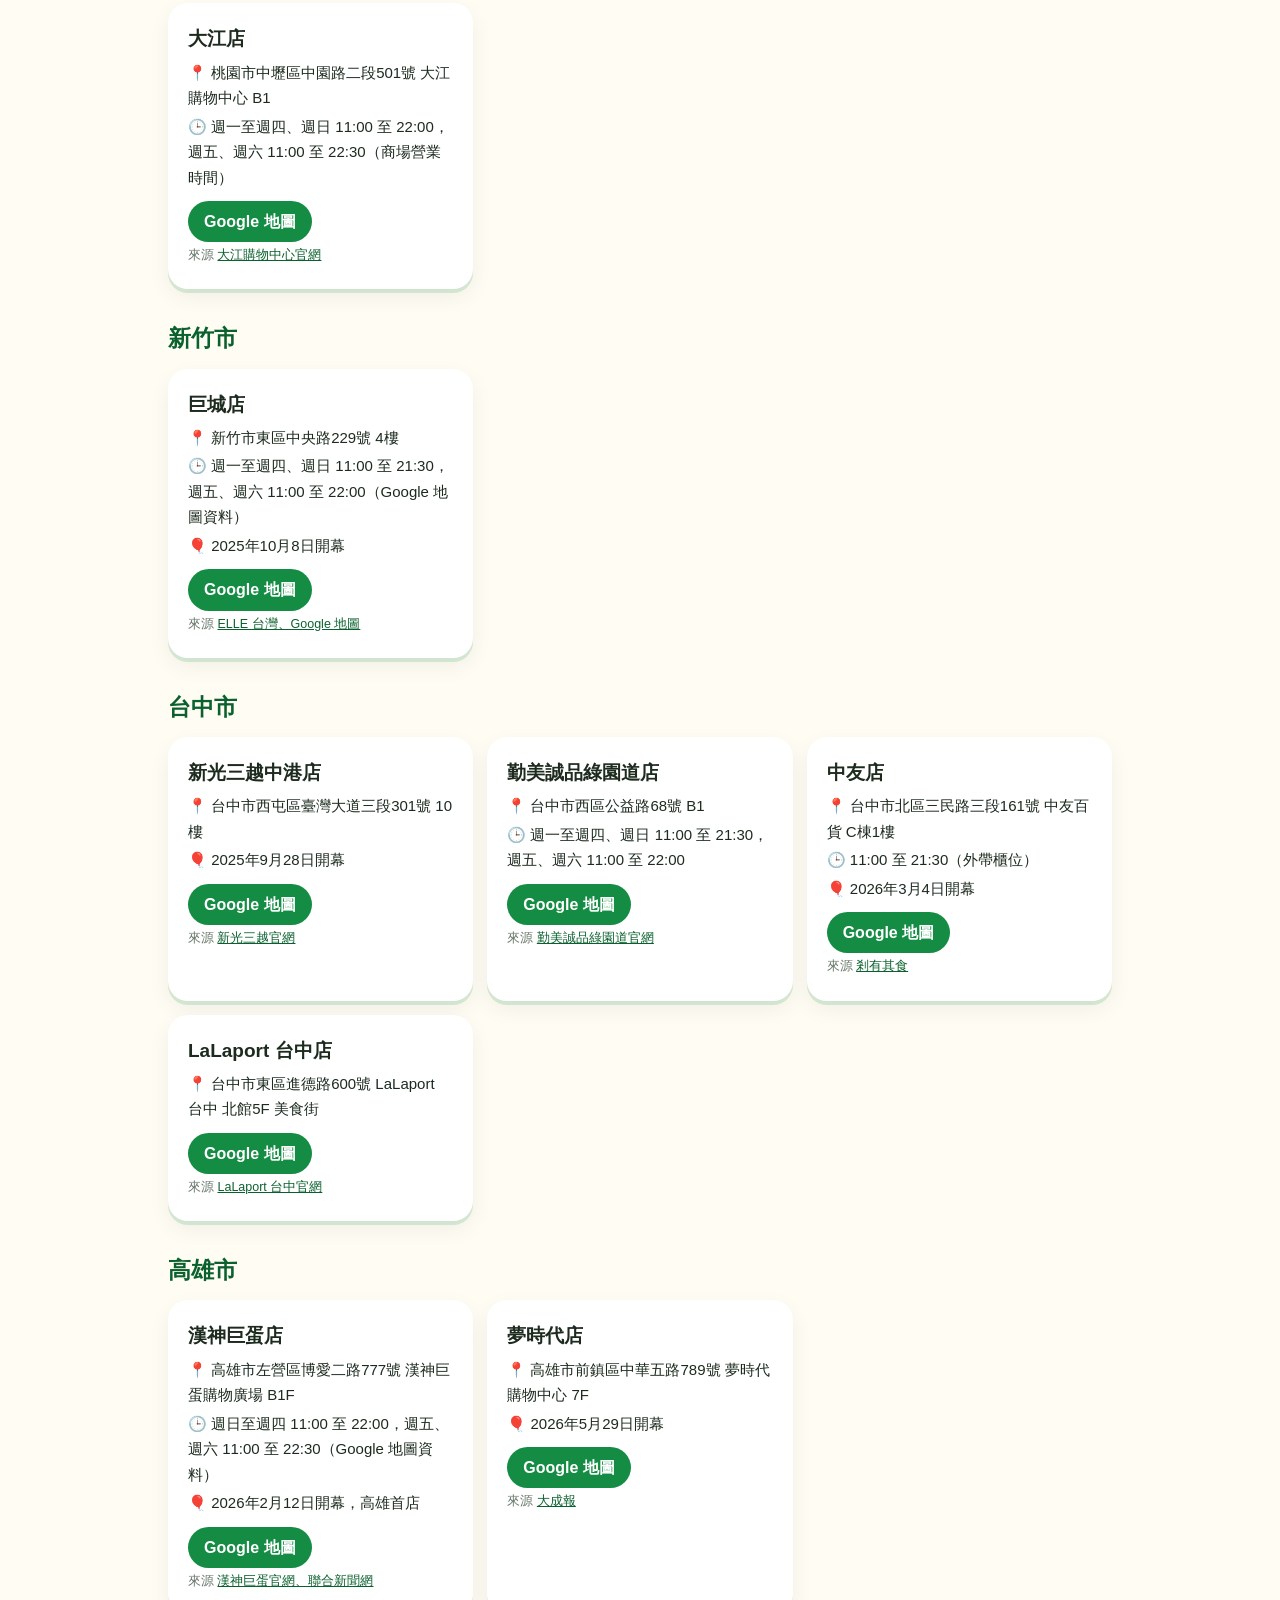
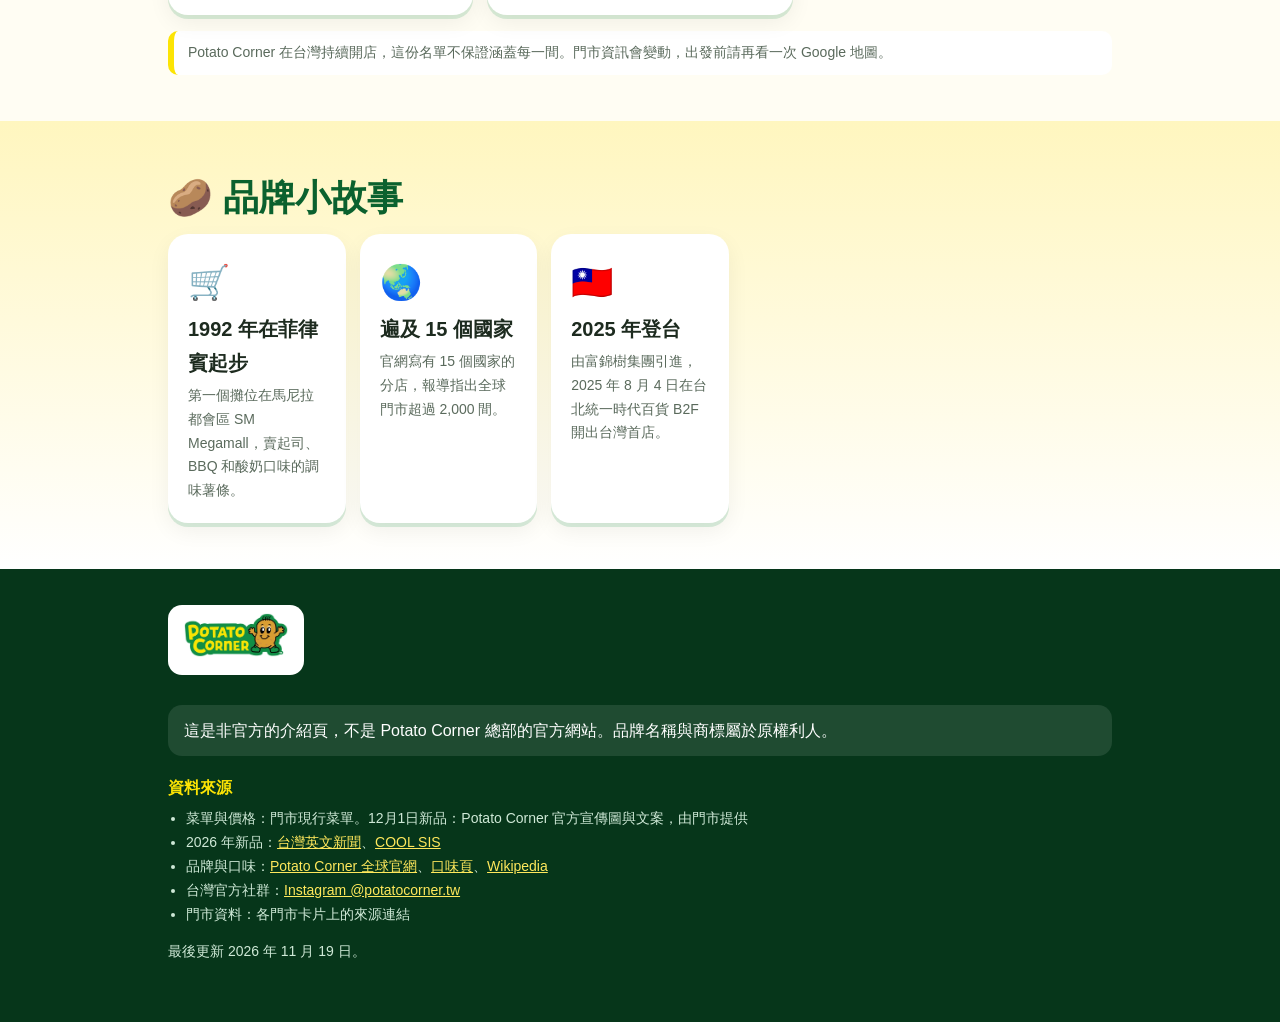
==== commit 1c61b2ea: "Fix heading icon wrap and size cup crops" ====
--- a/index.html
+++ b/index.html
@@ -11,7 +11,7 @@
 <meta property="og:type" content="website">
 <link rel="icon" href="assets/favicon.svg" type="image/svg+xml">
 <link rel="apple-touch-icon" href="assets/apple-touch-icon.png">
-<link rel="stylesheet" href="assets/style.css?v=6">
+<link rel="stylesheet" href="assets/style.css?v=7">
 </head>
 <body>
 <nav class="top"><div class="wrap">
@@ -51,17 +51,17 @@
 <div class="steps rv"><span><b>1</b> 選套餐或單點</span><span><b>2</b> 選風味粉</span><span><b>3</b> 選濃度</span></div>
 
 <h3 class="step rv"><b>STEP 1</b> 選擇套餐或單點</h3>
-<h3 class="cat rv"><img class="ci" src="assets/icons/combo.webp" alt="" width="46" height="50">雙拼套餐 COMBO SET <span class="tag open">優惠</span></h3>
+<h3 class="cat rv"><img class="ci" src="assets/icons/combo.webp" alt="" width="46" height="50"><span>雙拼套餐 COMBO SET <span class="tag open">優惠</span></span></h3>
 <p class="sub rv">可選 2 種口味，每份含飲料 1 杯。</p>
 <div class="grid"><div class="card rv" id="it-combo"><span class="code">A</span><h3>薯條 + 薯條 + 飲料</h3><span class="price">$200</span><p class="sub">優惠價</p></div><div class="card rv"><span class="code">B</span><h3>薯條 + 捲捲薯 + 飲料</h3><span class="price">$210</span><p class="sub">優惠價</p></div><div class="card rv"><span class="code">C</span><h3>薯條 + 雞米花 + 飲料</h3><span class="price">$230</span><p class="sub">優惠價</p></div><div class="card rv"><span class="code">D</span><h3>捲捲薯 + 雞米花 + 飲料</h3><span class="price">$230</span><p class="sub">優惠價</p></div></div>
-<h3 class="cat rv"><img class="ci" src="assets/icons/signature.webp" alt="" width="60" height="50">招牌雙拼 COMBO 與歡樂派對三拼</h3>
+<h3 class="cat rv"><img class="ci" src="assets/icons/signature.webp" alt="" width="60" height="50"><span>招牌雙拼 COMBO 與歡樂派對三拼</span></h3>
 <p class="sub rv">招牌雙拼可選 2 種口味，歡樂派對三拼可選 3 種口味。</p>
 <div class="grid"><div class="card rv"><span class="code">E</span><h3>薯條 + 捲捲薯</h3><span class="price">$178</span><p class="sub">招牌雙拼</p></div><div class="card rv"><span class="code">F</span><h3>薯條 + 雞米花</h3><span class="price">$198</span><p class="sub">招牌雙拼</p></div><div class="card rv"><span class="code">G</span><h3>捲捲薯 + 雞米花</h3><span class="price">$198</span><p class="sub">招牌雙拼</p></div><div class="card rv" id="it-party"><img class="ic" src="assets/icons/party.webp" alt="歡樂派對三拼" width="72" height="72" decoding="async"><h3>歡樂派對三拼</h3><p class="sub en">PARTY COMBO</p><span class="price">$278</span><p class="sub">薯條 + 捲捲薯 + 雞米花，可選 3 種口味。加購飲料 2 杯 +$20</p></div></div>
-<h3 class="cat rv"><img class="ci" src="assets/icons/fries.webp" alt="" width="60" height="50">招牌薯條 FRENCH FRIES</h3>
+<h3 class="cat rv"><img class="ci" src="assets/icons/fries.webp" alt="" width="60" height="50"><span>招牌薯條 FRENCH FRIES</span></h3>
 <div class="grid"><div class="card rv"><img class="ic" src="assets/icons/jumbo.webp" alt="小份 杯型" width="72" height="72" decoding="async"><h3>小份</h3><p class="sub en">JUMBO</p><span class="price">$78</span><p class="sub">可選 1 種口味</p></div><div class="card rv" id="it-fries"><img class="ic" src="assets/icons/mega.webp" alt="中份 杯型" width="72" height="72" decoding="async"><h3>中份</h3><p class="sub en">MEGA</p><span class="price">$128</span><p class="sub">可選 1 種口味</p></div><div class="card rv"><img class="ic" src="assets/icons/giga.webp" alt="大份 杯型" width="72" height="72" decoding="async"><h3>大份</h3><p class="sub en">GIGA</p><span class="price">$168</span><p class="sub">可選 2 種口味</p></div><div class="card rv"><img class="ic" src="assets/icons/tera.webp" alt="特大份 杯型" width="72" height="72" decoding="async"><h3>特大份</h3><p class="sub en">TERA</p><span class="price">$258</span><p class="sub">可選 2 種口味</p></div></div>
 <h3 class="cat rv">人氣小點 SNACK</h3>
 <div class="grid"><div class="card rv" id="it-loopy"><img class="ic" src="assets/icons/loopy.webp" alt="捲捲薯" width="72" height="72" decoding="async"><h3>捲捲薯</h3><p class="sub en">Loopy Fries</p><span class="price">$138</span><p class="sub">可選 1 種口味</p></div><div class="card rv" id="it-pops"><img class="ic" src="assets/icons/pops.webp" alt="雞米花" width="72" height="72" decoding="async"><h3>雞米花</h3><p class="sub en">Chicken Pops</p><span class="price">$158</span><p class="sub">可選 1 種口味</p></div><div class="card rv" id="it-smiley"><img class="ic" src="assets/icons/smiley.webp" alt="微笑薯餅" width="72" height="72" decoding="async"><h3>微笑薯餅</h3><p class="sub en">Smiley Fries</p><span class="price">$138</span><p class="sub">可選 1 種口味。加購價 $38（三塊）</p></div></div>
-<h3 class="cat rv"><img class="ci" src="assets/icons/drink.webp" alt="" width="38" height="50">飲料 BEVERAGE</h3>
+<h3 class="cat rv"><img class="ci" src="assets/icons/drink.webp" alt="" width="38" height="50"><span>飲料 BEVERAGE</span></h3>
 <p class="sub rv">原價 $58，跟餐點一起點的超值加購價 $38。</p>
 <div class="grid"><div class="card rv"><img class="ic" src="assets/icons/drink.webp" alt="飲料杯" width="72" height="72" decoding="async"><h3>可樂 / 雪碧</h3><p class="sub">原價 $58，超值加購 $38</p></div><div class="card rv"><img class="ic" src="assets/icons/drink.webp" alt="飲料杯" width="72" height="72" decoding="async"><h3>檸檬紅茶</h3><p class="sub en">Fuze Iced Tea</p><p class="sub">原價 $58，超值加購 $38</p></div><div class="card rv"><img class="ic" src="assets/icons/drink.webp" alt="飲料杯" width="72" height="72" decoding="async"><h3>無糖氣泡水</h3><p class="sub en">Sparkling Water</p><p class="sub">原價 $58，超值加購 $38</p></div><div class="card rv"><img class="ic" src="assets/icons/drink.webp" alt="飲料杯" width="72" height="72" decoding="async"><h3>季節特調氣泡飲</h3><p class="sub en">Seasonal Fizz</p><p class="sub">原價 $58，超值加購 $38</p></div></div>
 
@@ -136,6 +136,6 @@
 </ul>
 <p>最後更新 2026 年 11 月 19 日。</p>
 </div></footer>
-<script src="assets/main.js?v=6" defer></script>
+<script src="assets/main.js?v=7" defer></script>
 </body>
 </html>
--- a/assets/style.css
+++ b/assets/style.css
@@ -153,3 +153,6 @@
 .rec span.rt{display:block;font-size:14px;color:#4b5a4d;line-height:1.45}
 .rec a.go{display:block;text-align:center;background:var(--y);color:var(--gd);font-weight:800;text-decoration:none;border-radius:99px;padding:6px 12px;font-size:15px}
 .rec-btns{display:flex;gap:8px}
+
+h3.cat{flex-wrap:nowrap}h3.cat .ci{flex:none}
+.card .ic{object-fit:contain}
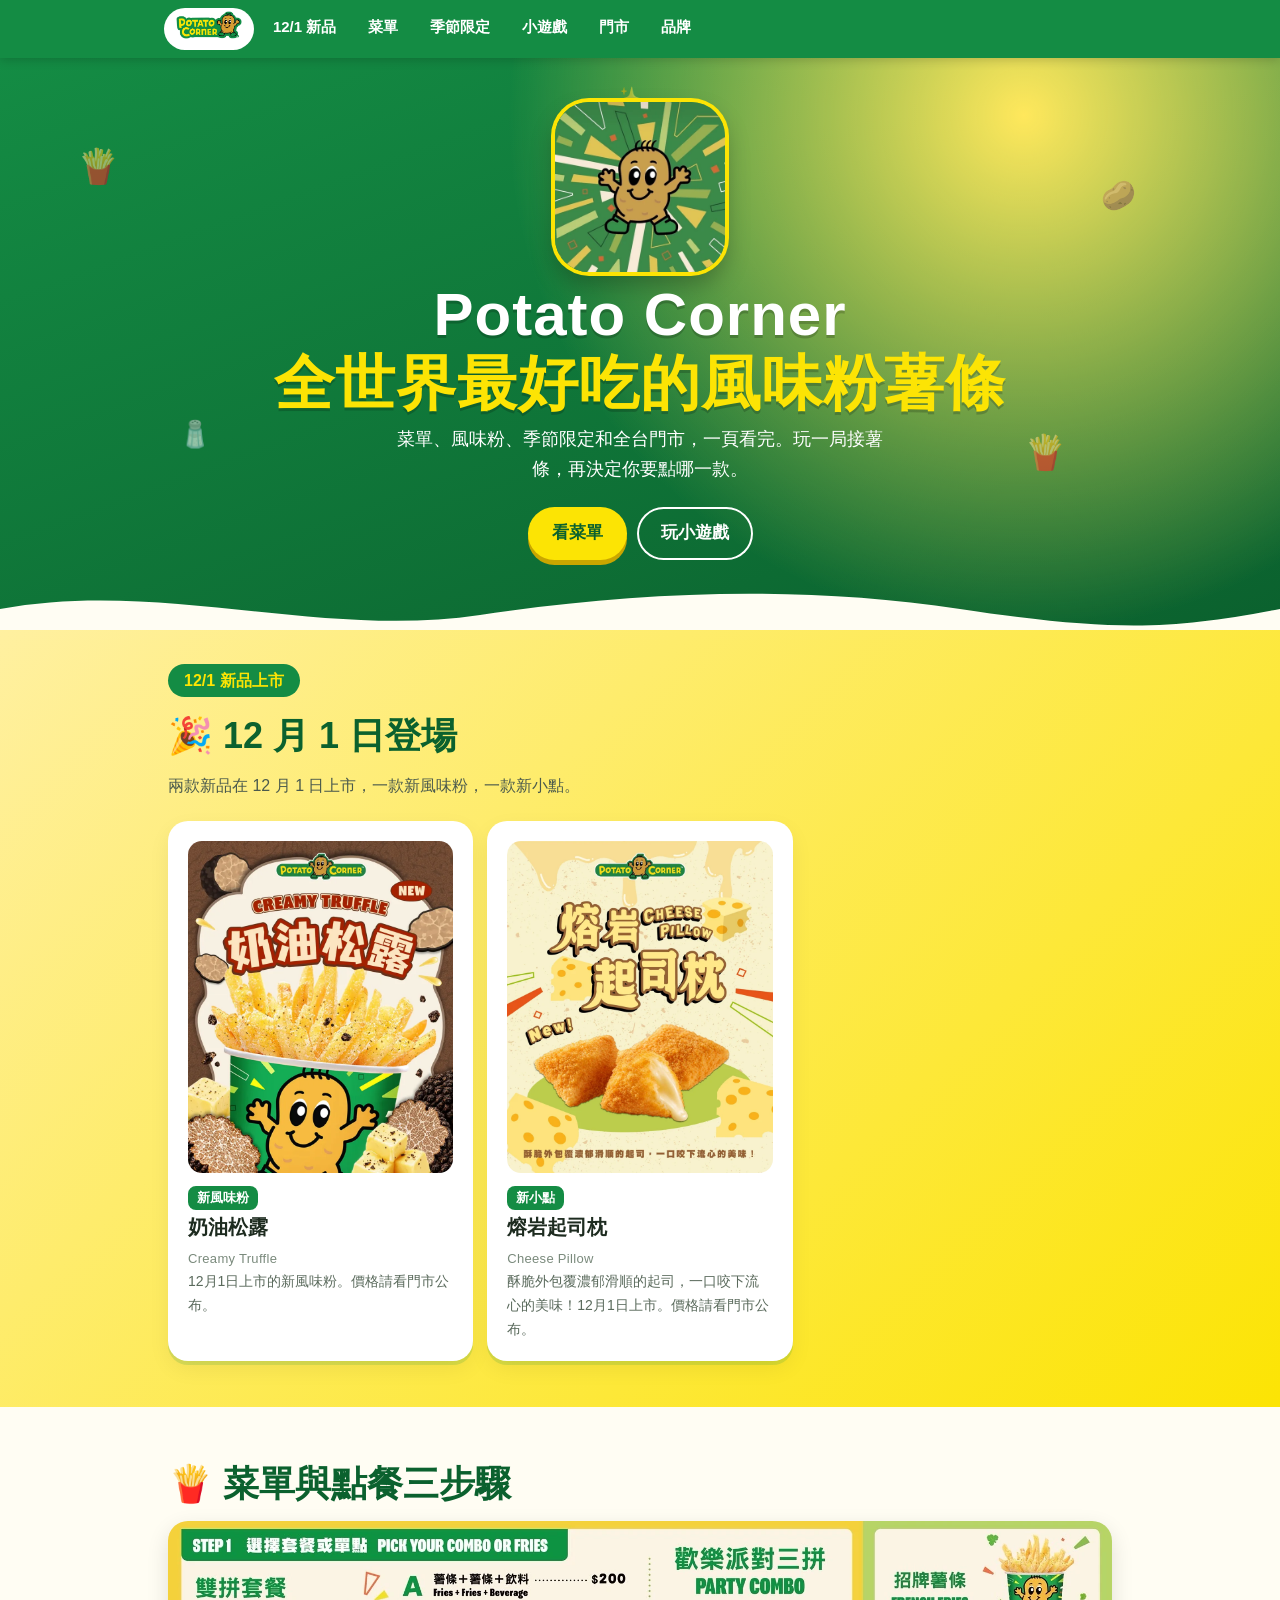
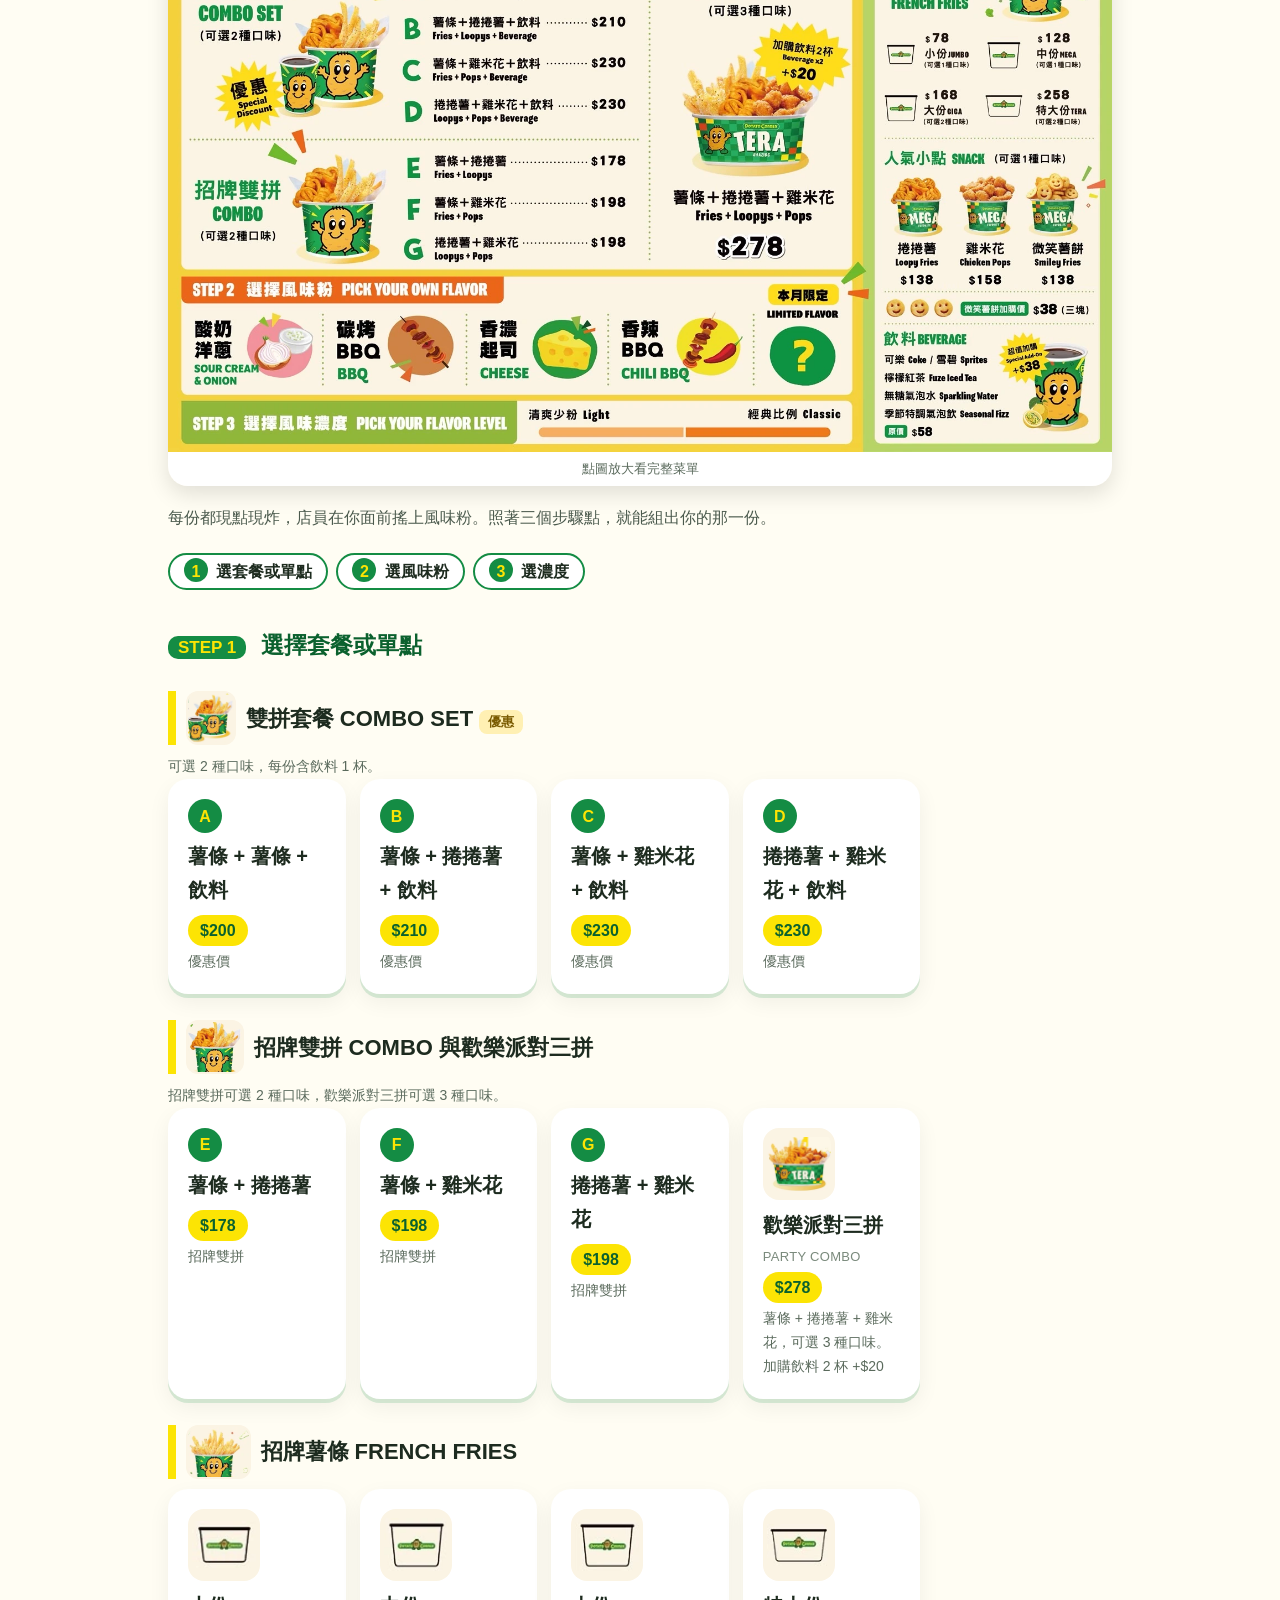
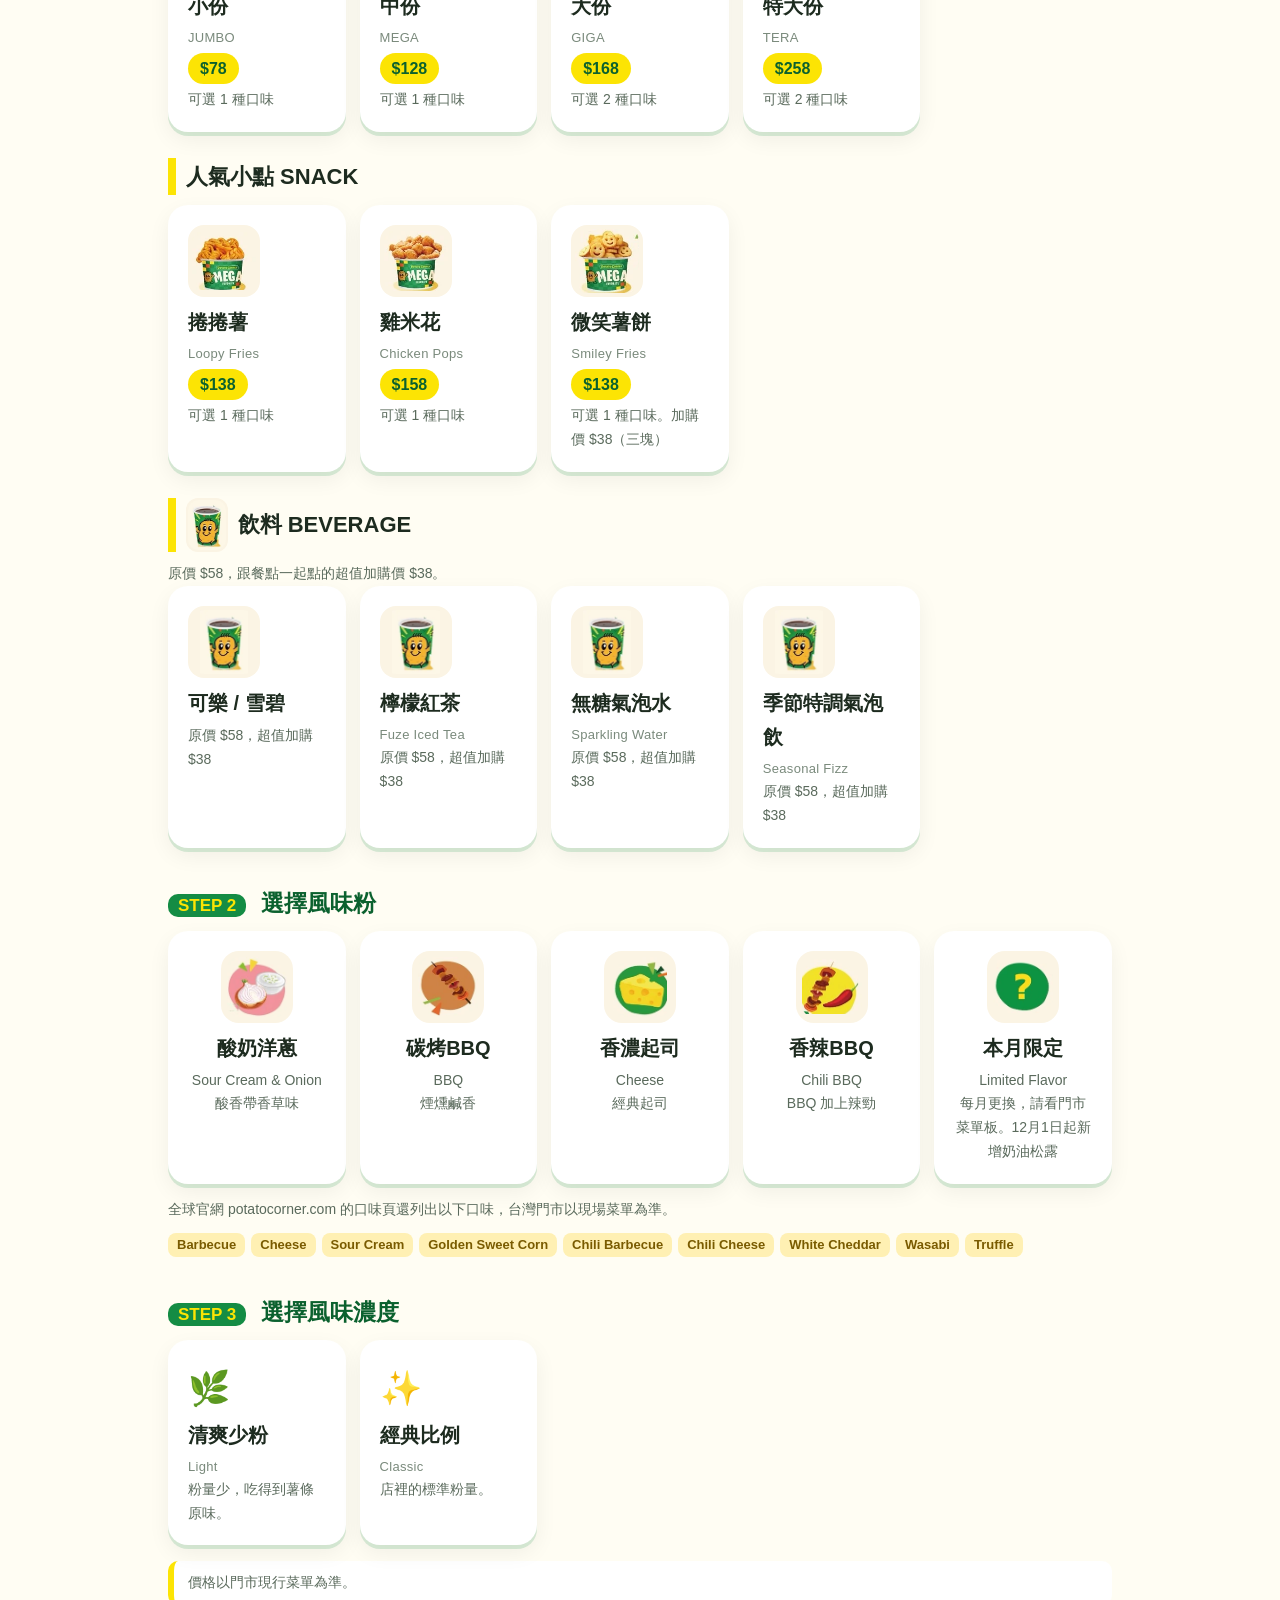
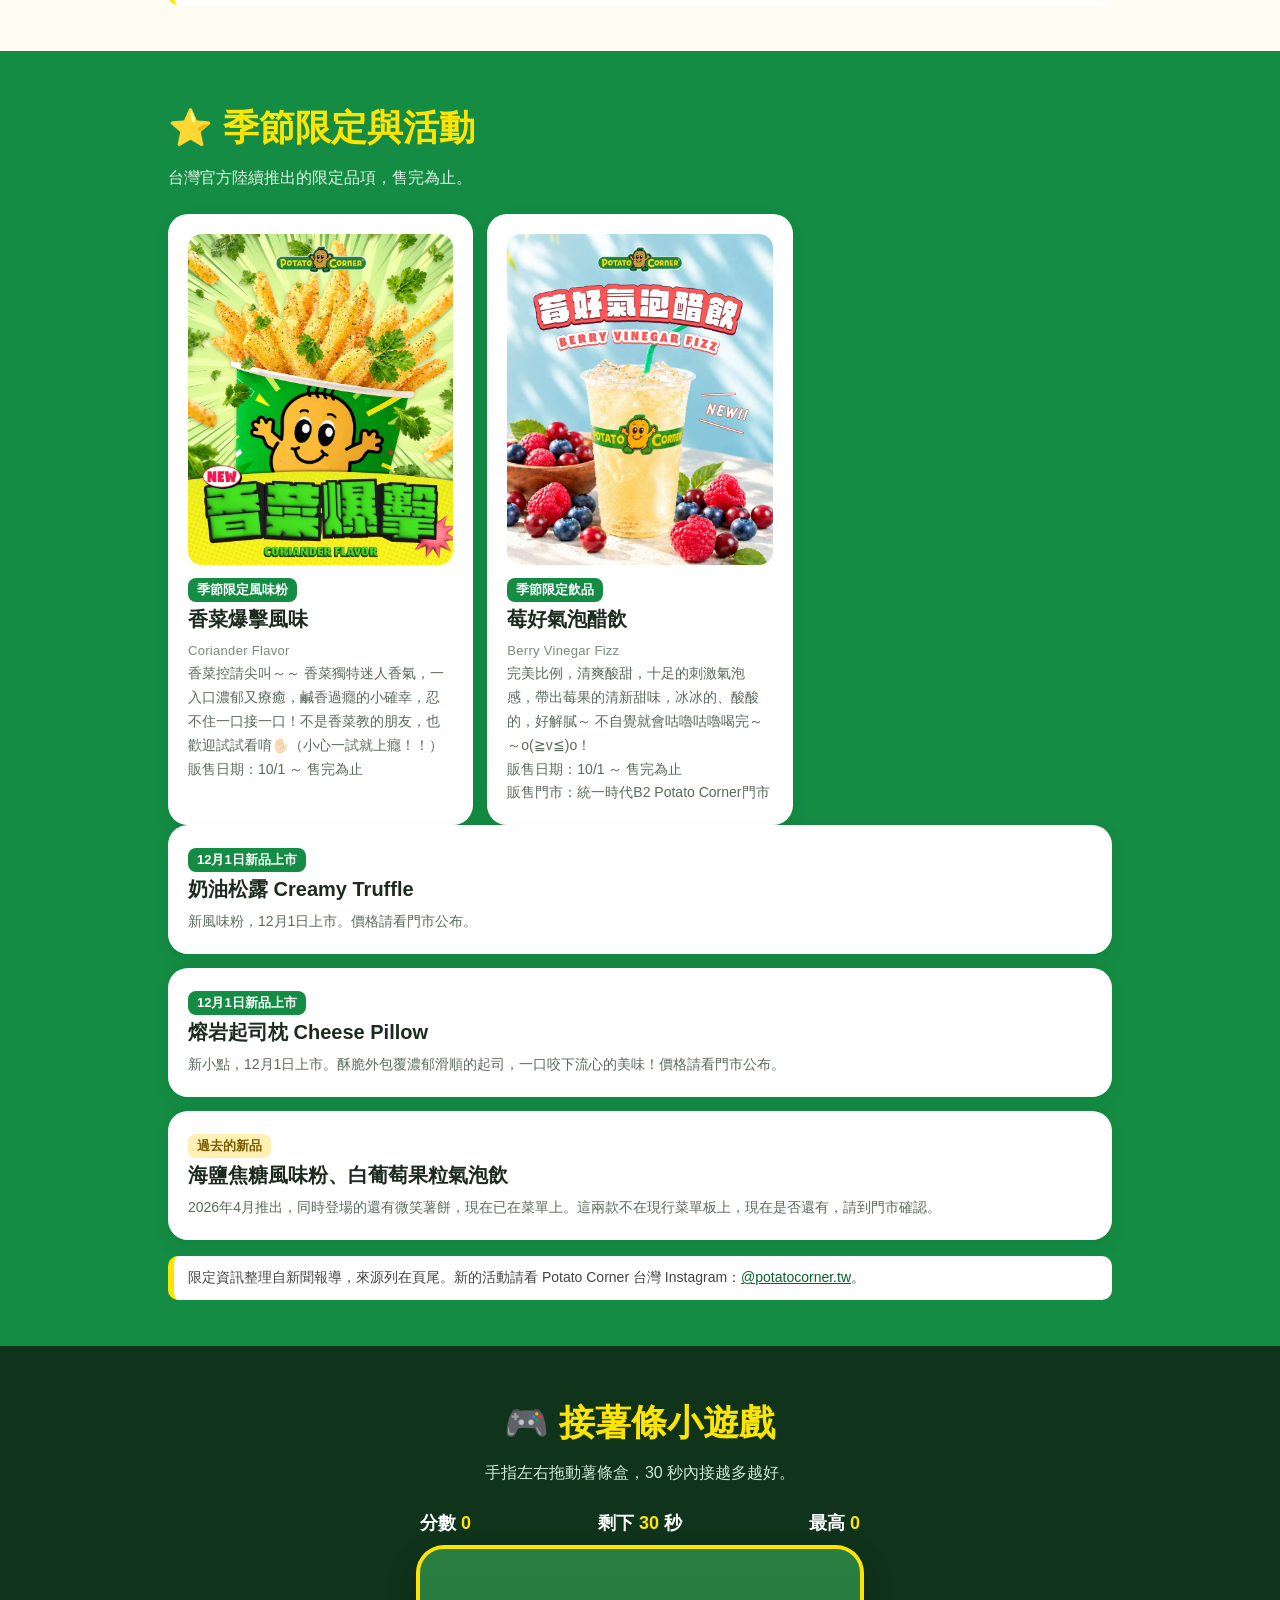
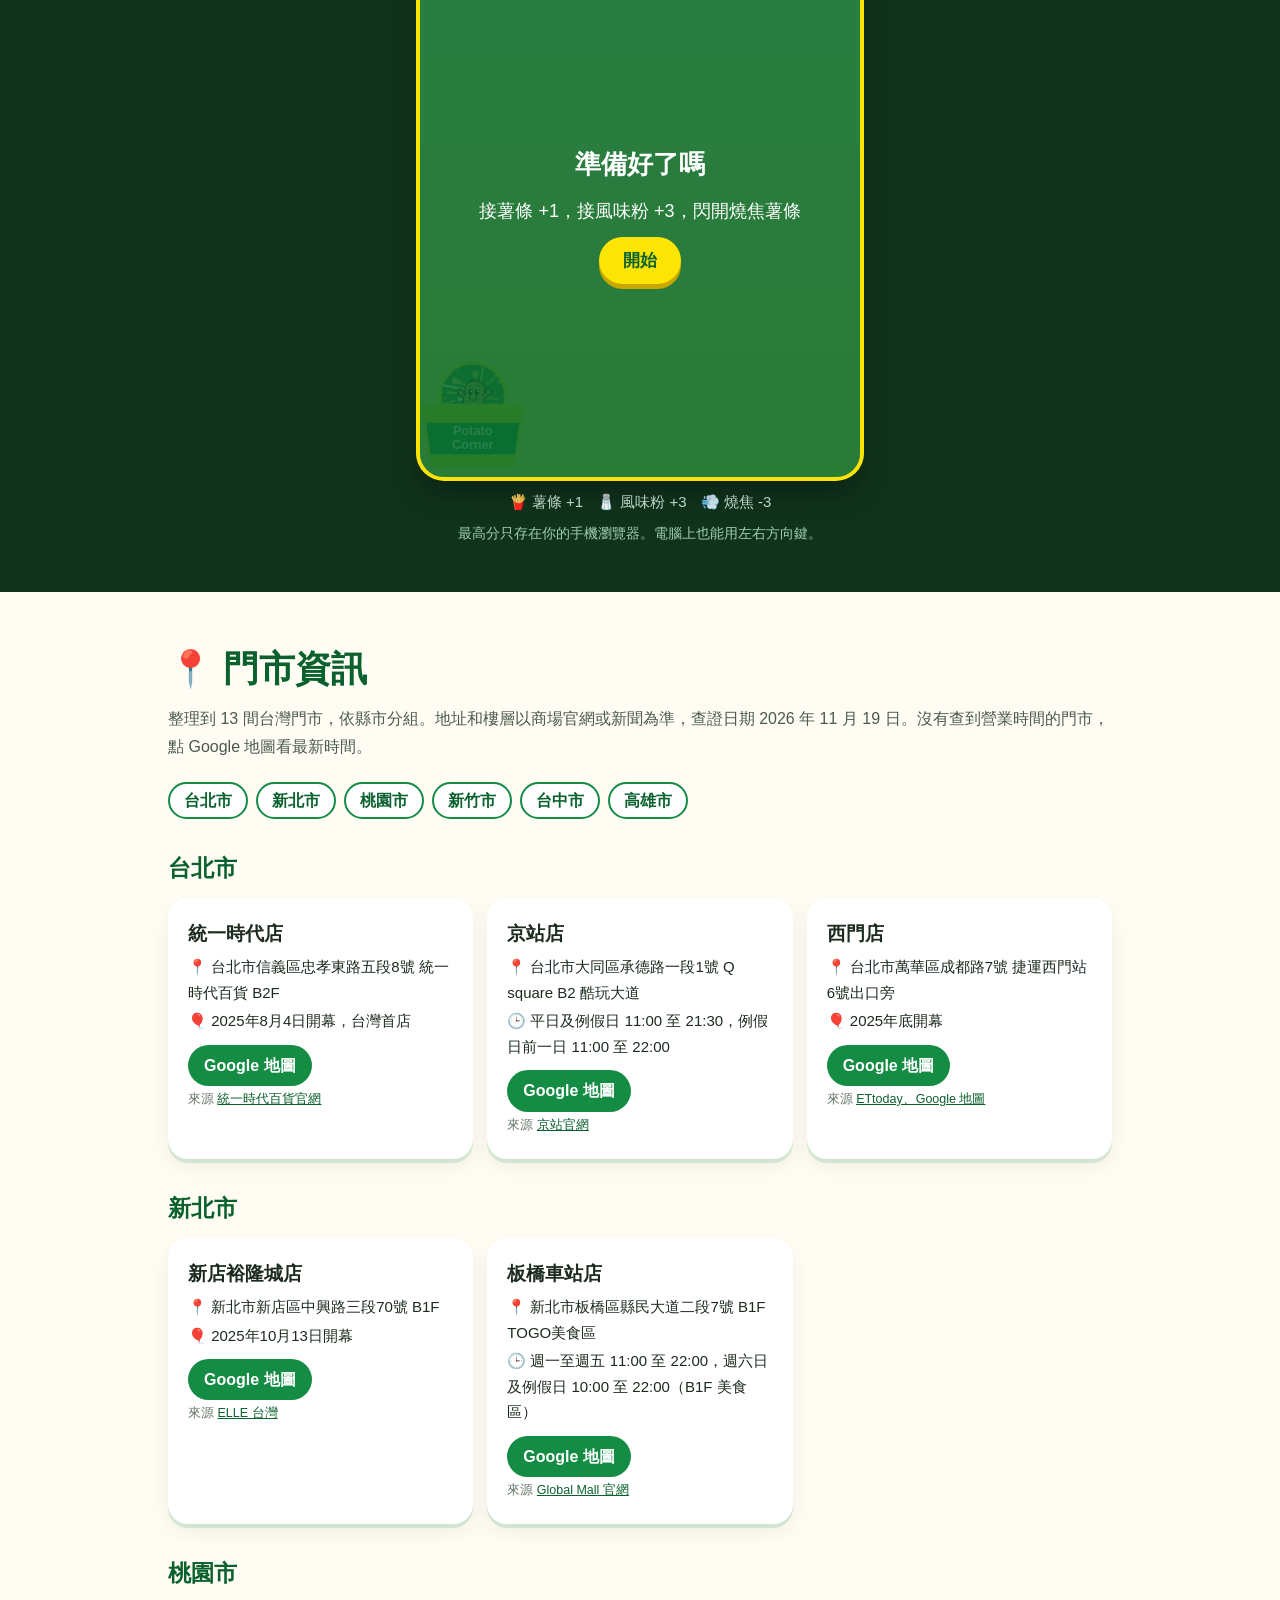
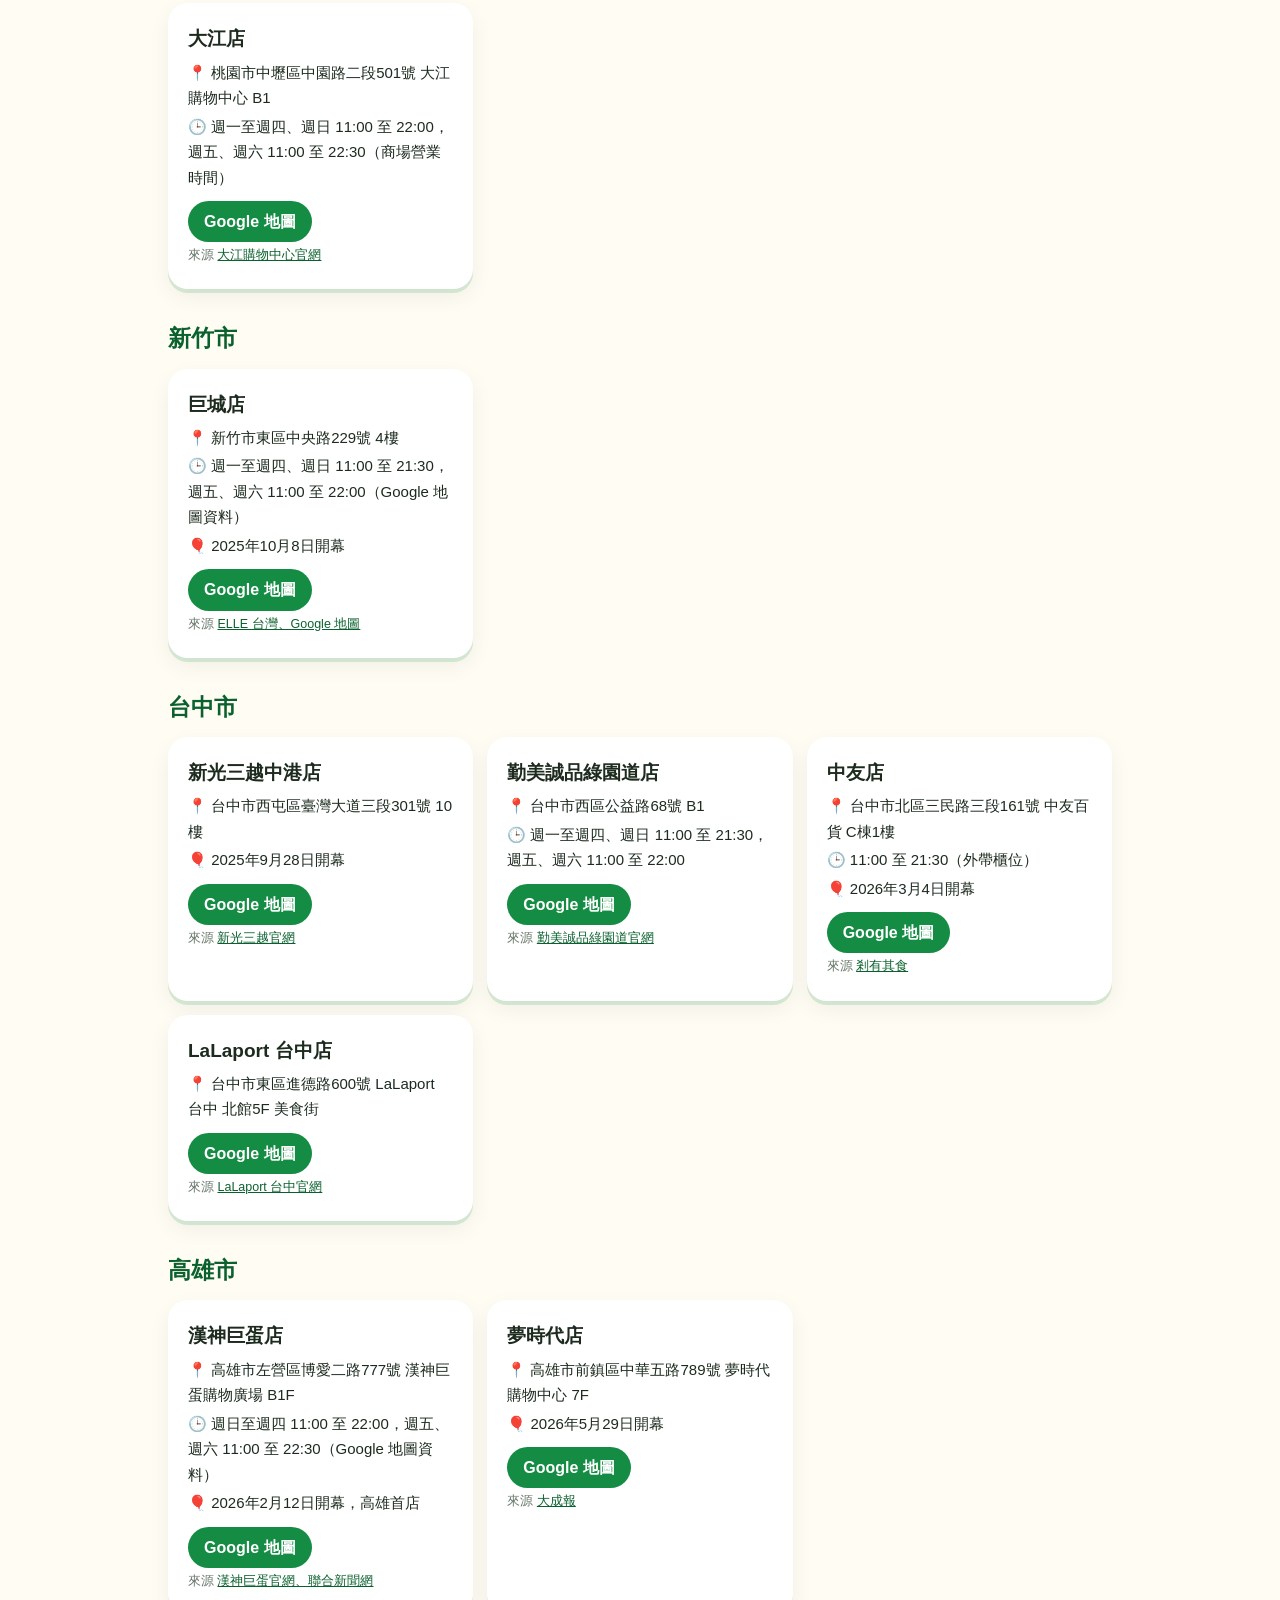
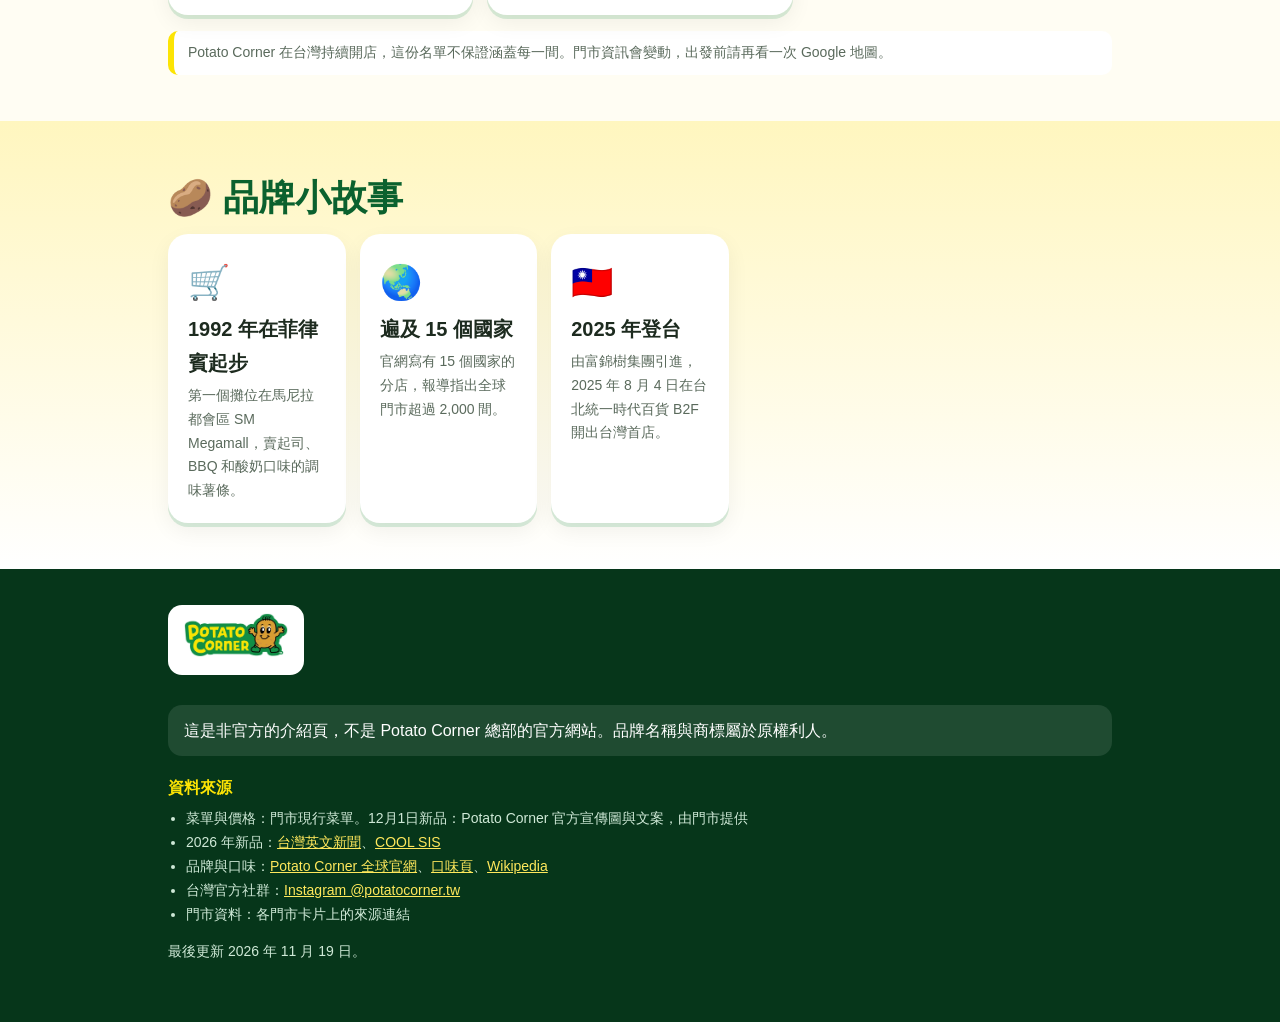
==== commit 867a0ad6: "Re-crop flavor icons, tile style, cache bump" ====
--- a/index.html
+++ b/index.html
@@ -11,7 +11,7 @@
 <meta property="og:type" content="website">
 <link rel="icon" href="assets/favicon.svg" type="image/svg+xml">
 <link rel="apple-touch-icon" href="assets/apple-touch-icon.png">
-<link rel="stylesheet" href="assets/style.css?v=7">
+<link rel="stylesheet" href="assets/style.css?v=8">
 </head>
 <body>
 <nav class="top"><div class="wrap">
@@ -136,6 +136,6 @@
 </ul>
 <p>最後更新 2026 年 11 月 19 日。</p>
 </div></footer>
-<script src="assets/main.js?v=7" defer></script>
+<script src="assets/main.js?v=8" defer></script>
 </body>
 </html>
--- a/assets/style.css
+++ b/assets/style.css
@@ -156,3 +156,6 @@
 
 h3.cat{flex-wrap:nowrap}h3.cat .ci{flex:none}
 .card .ic{object-fit:contain}
+
+.flav .fi{border-radius:18px;padding:6px}
+.flav .card:hover .fi,.flav .card:active .fi{transform:scale(1.12) rotate(-6deg)}
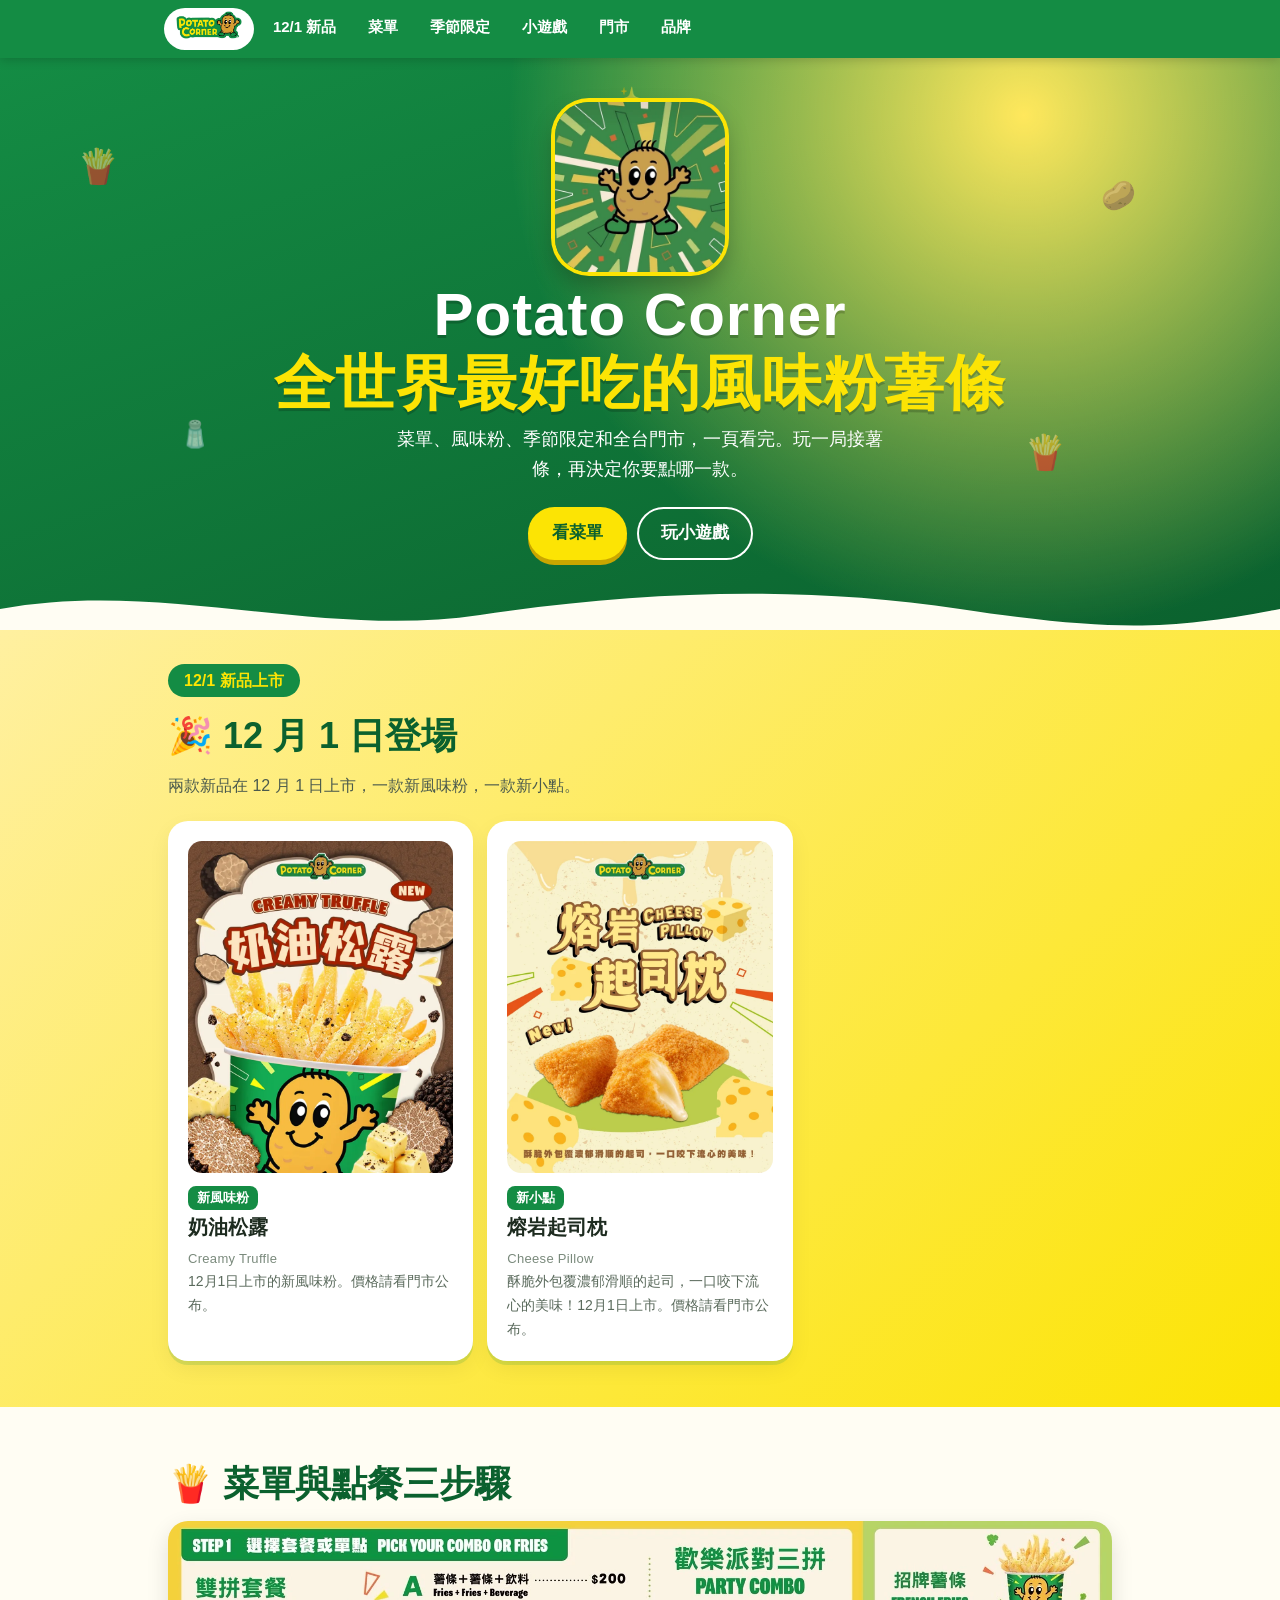
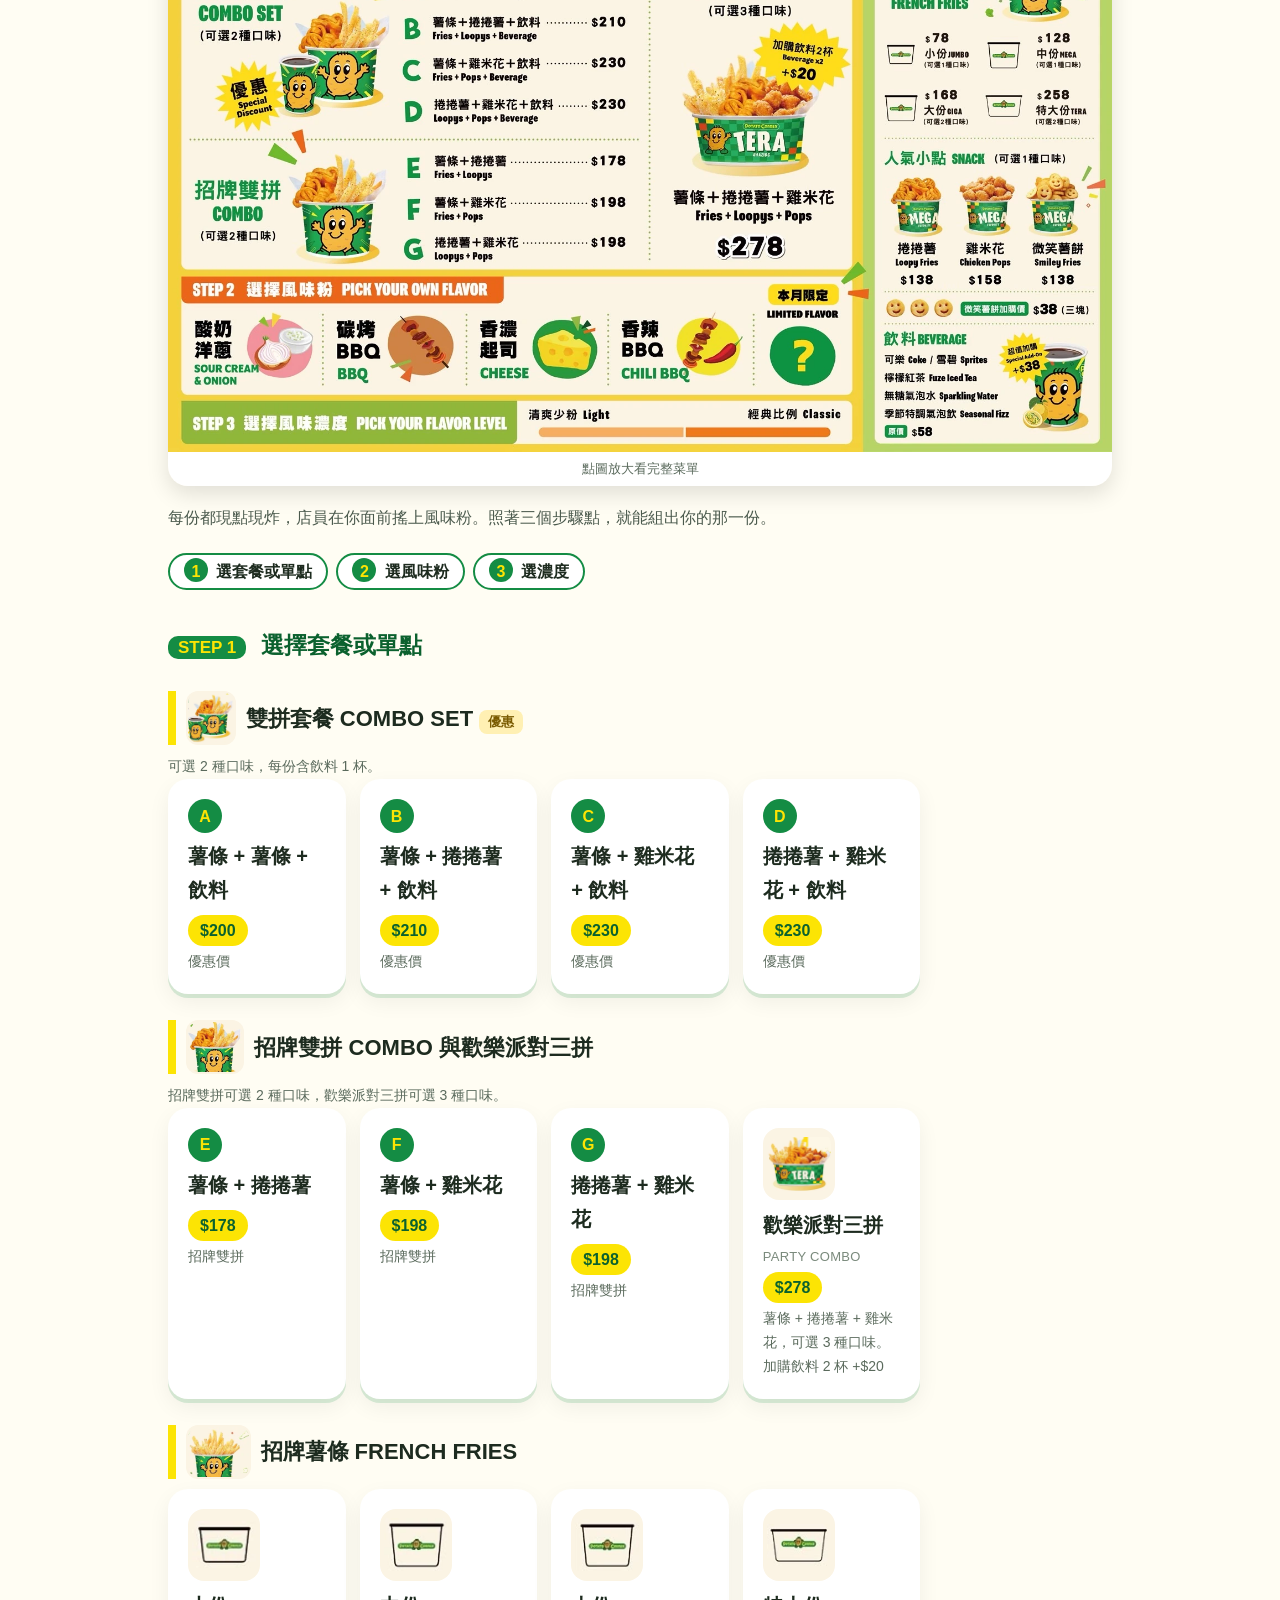
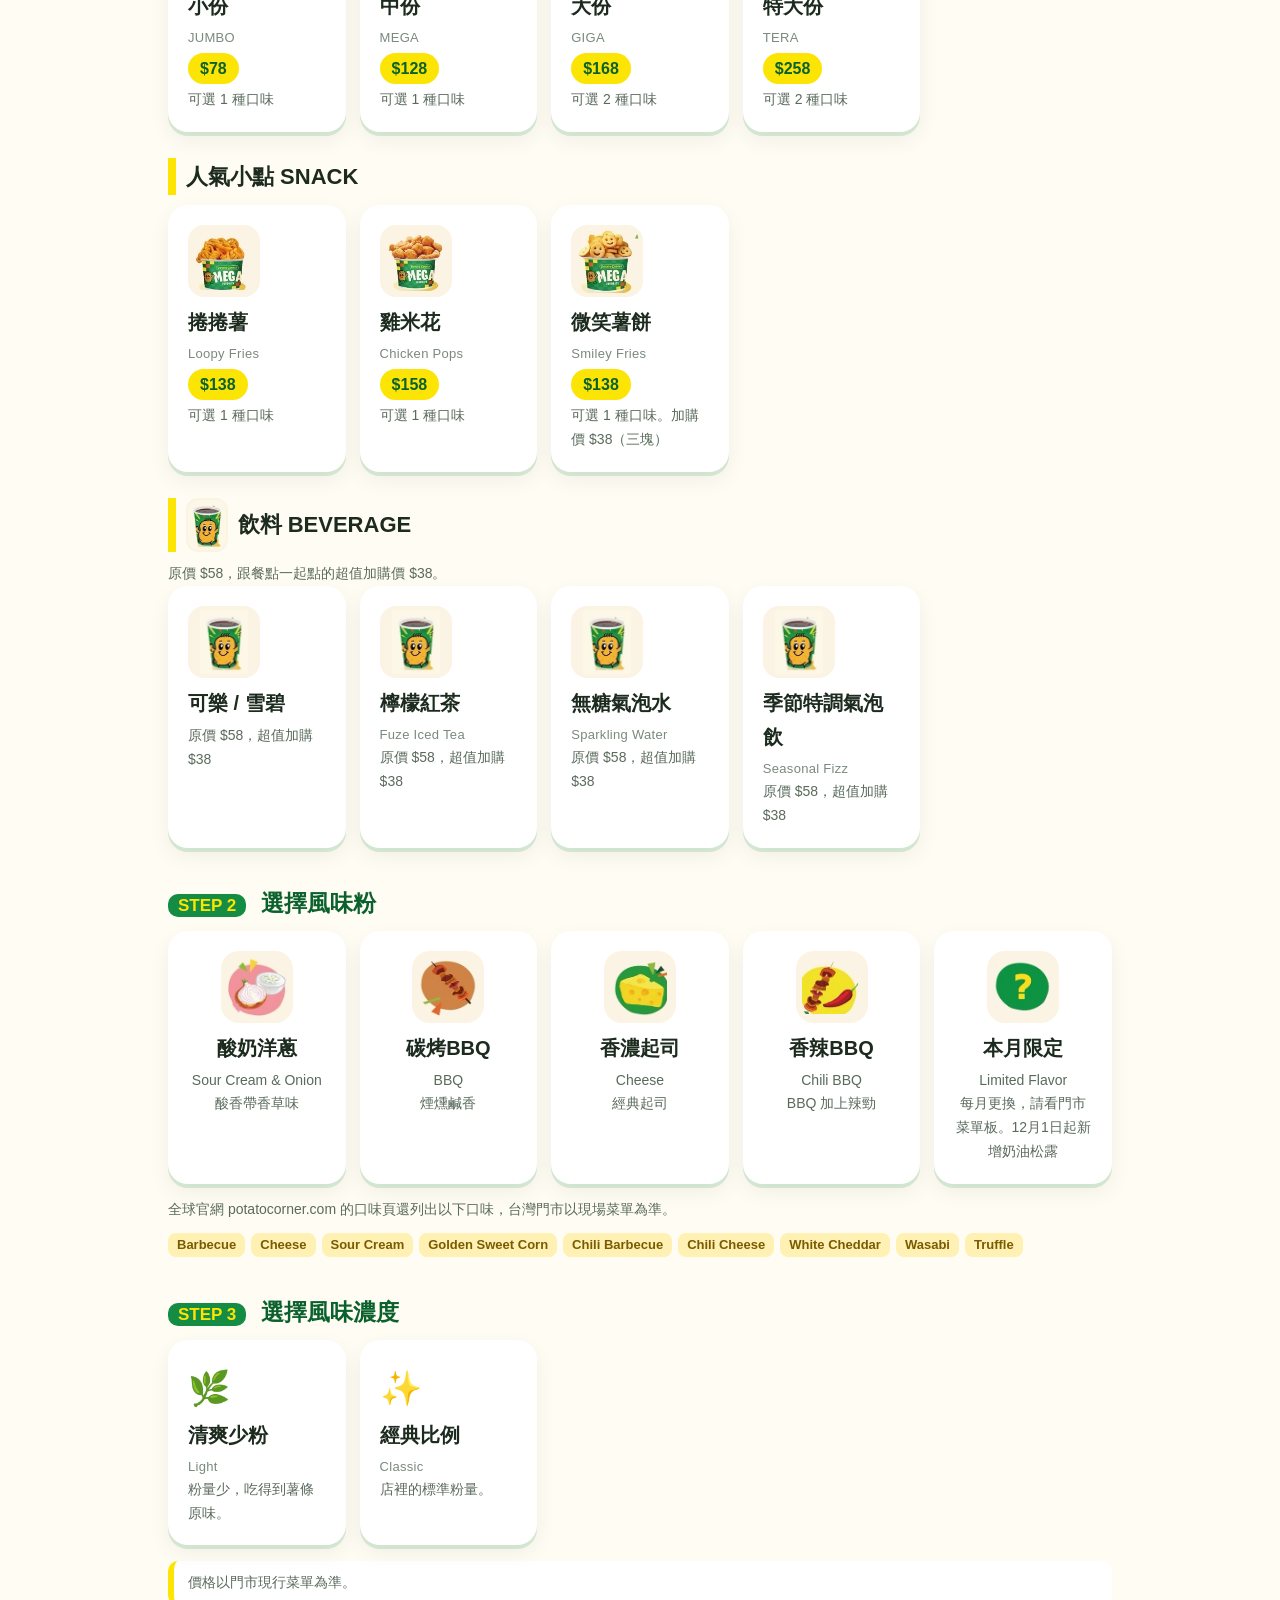
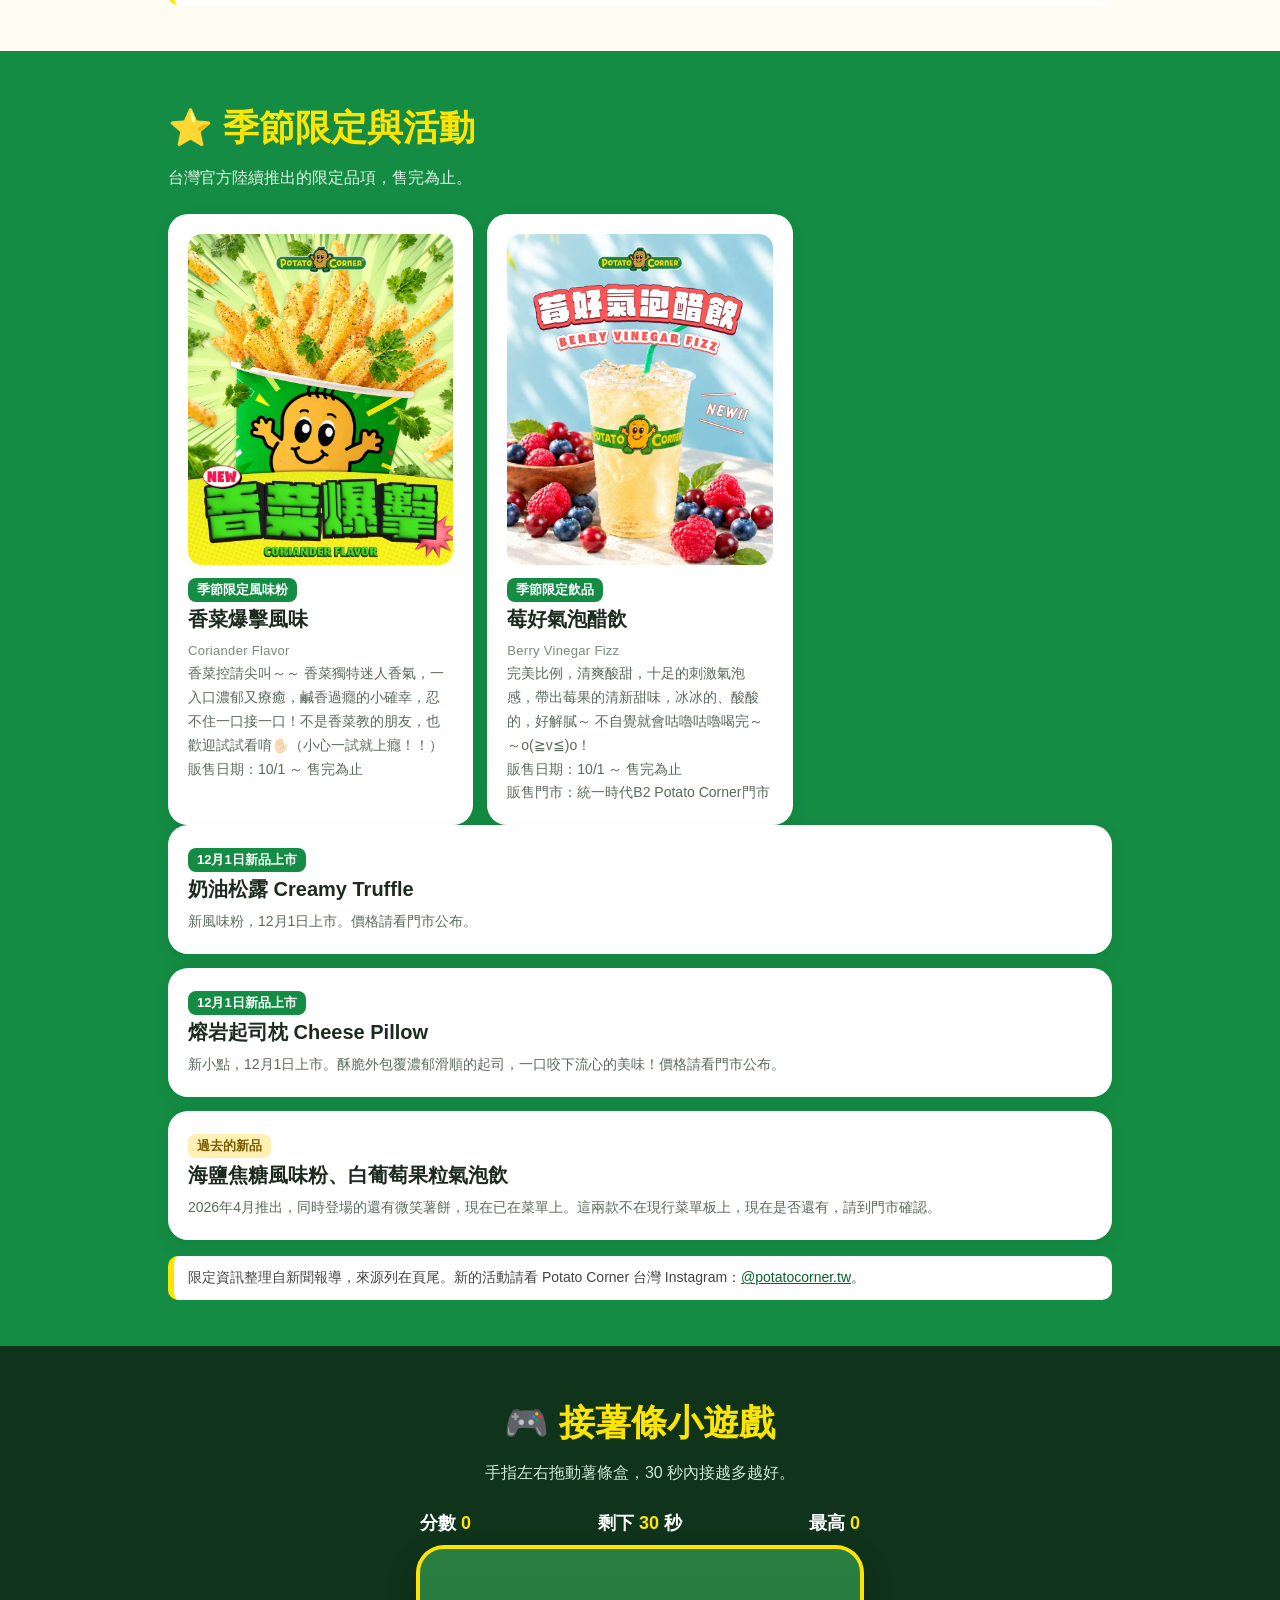
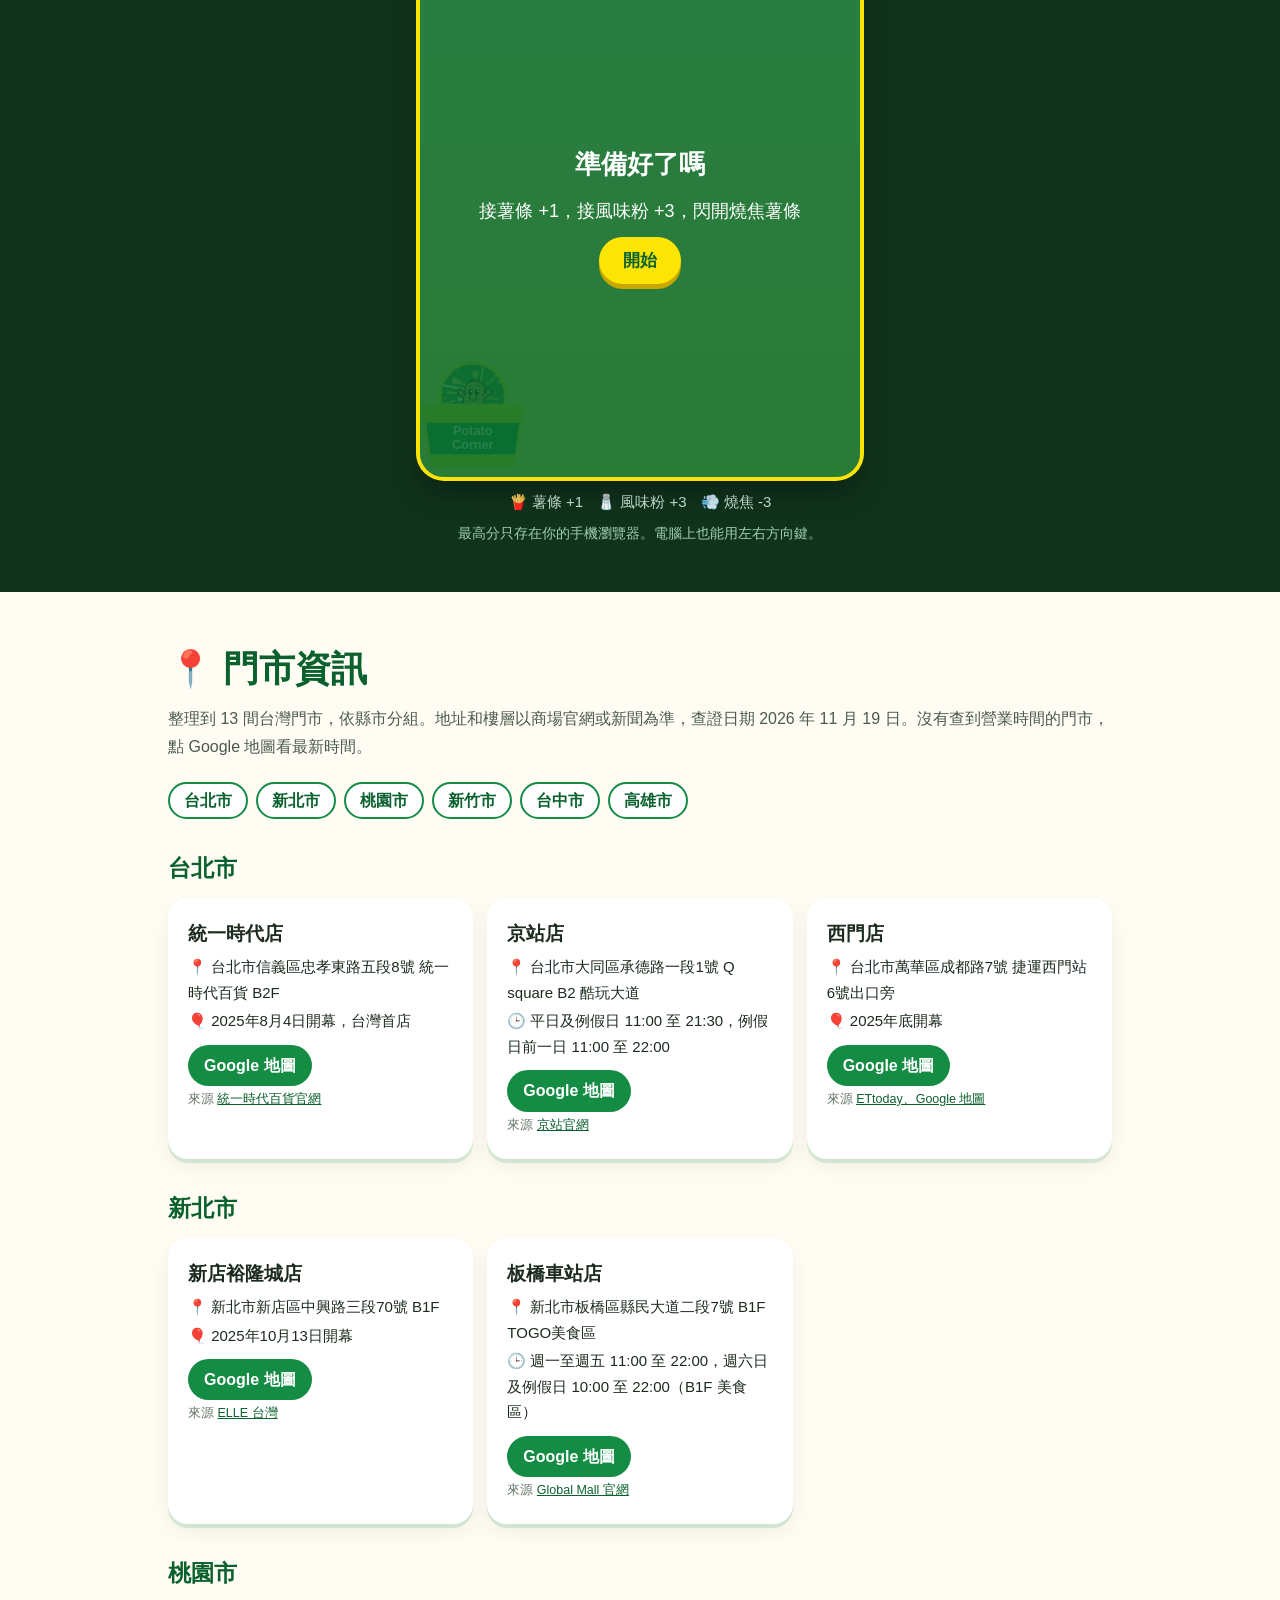
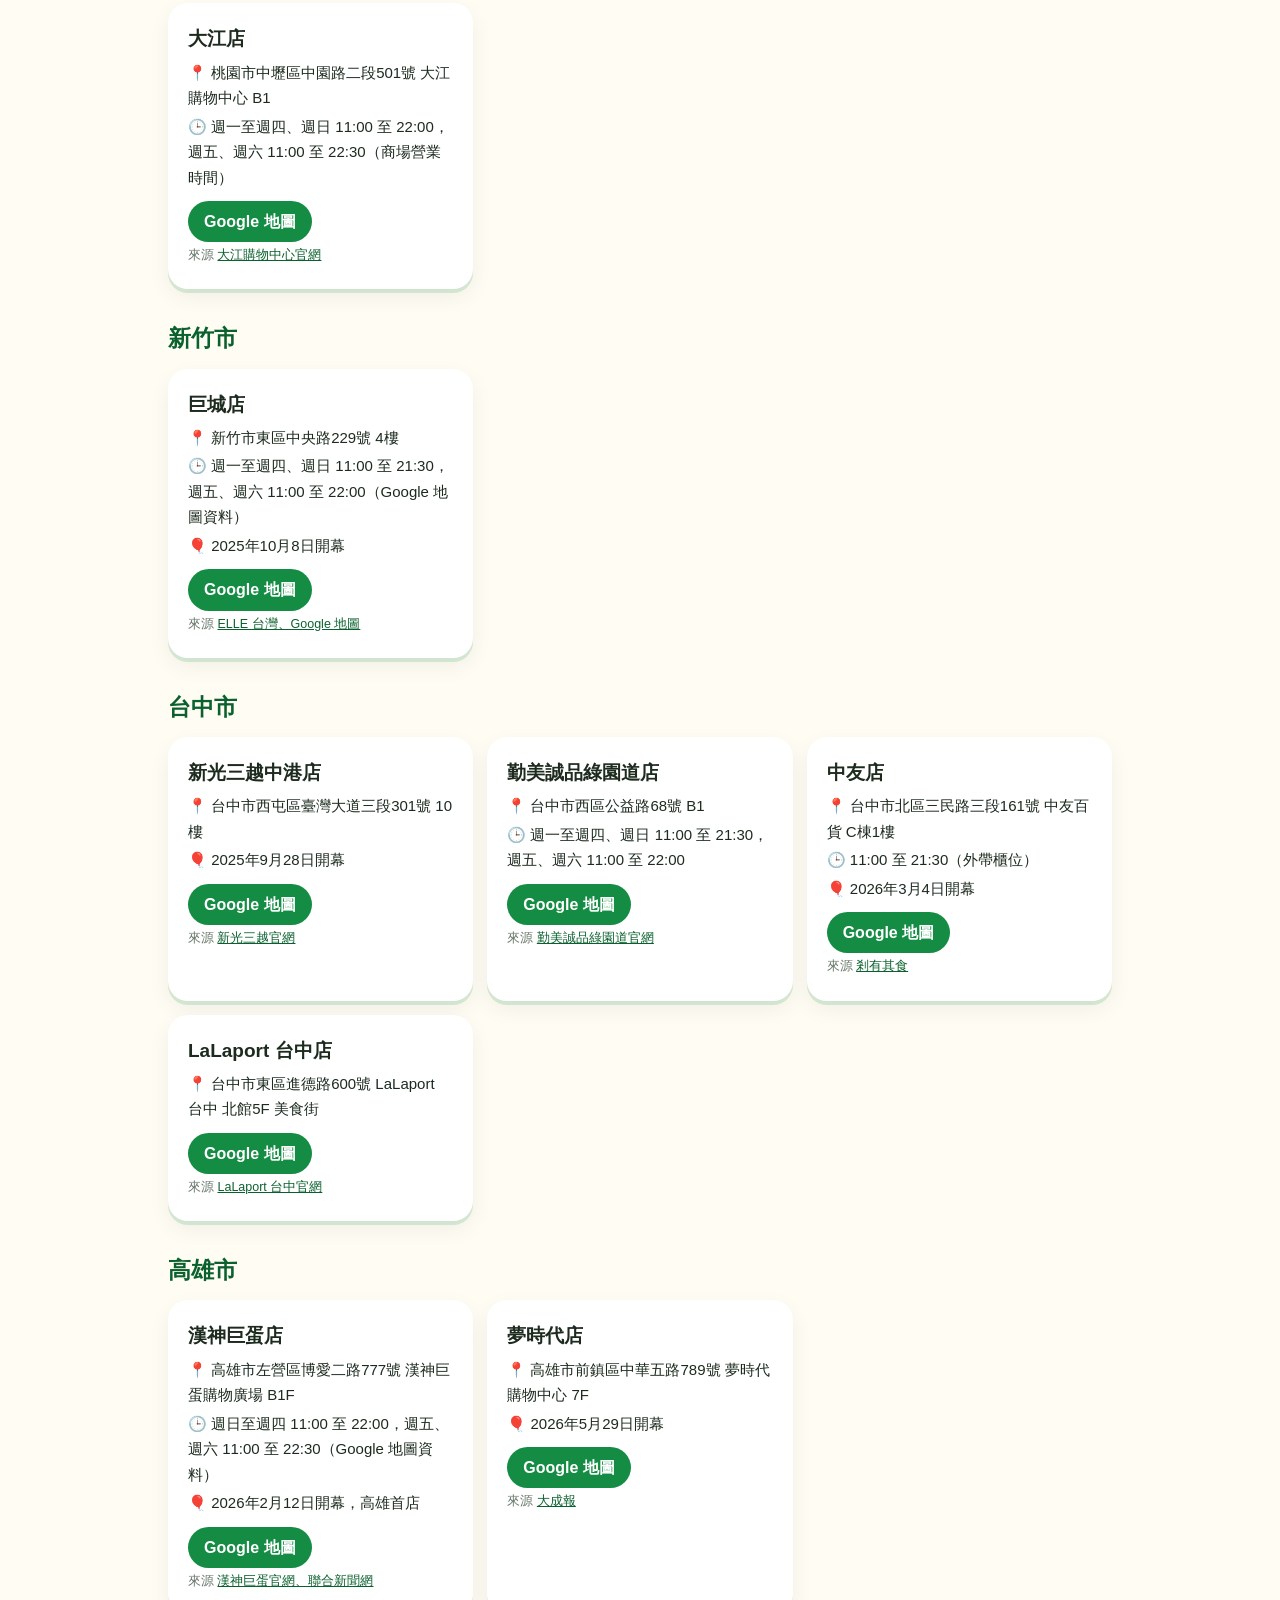
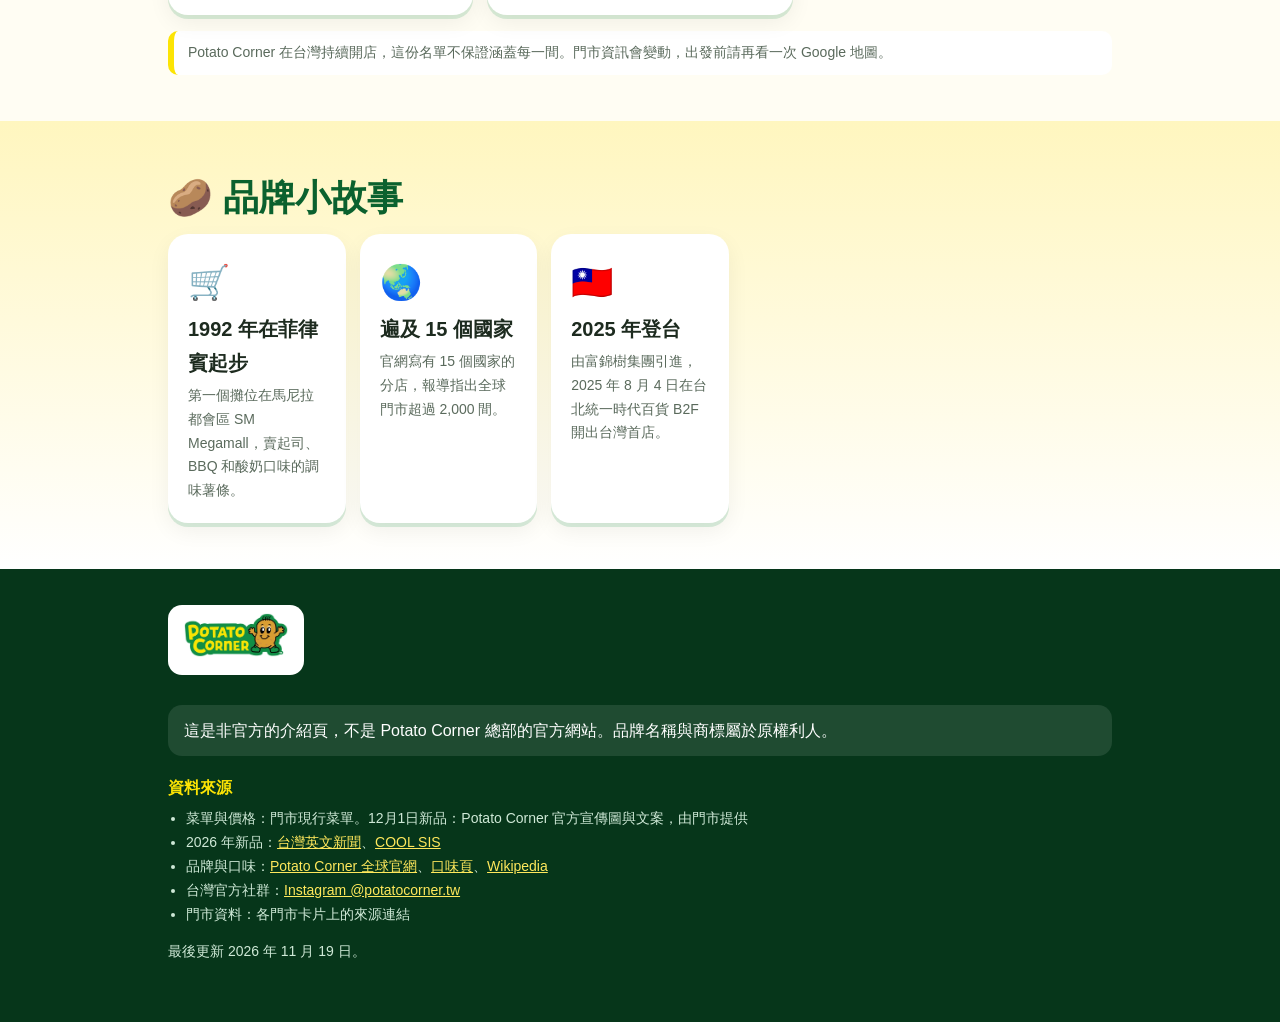
==== commit 0f4aa65c: "Clean onion icon, cache-bust images" ====
--- a/index.html
+++ b/index.html
@@ -11,7 +11,7 @@
 <meta property="og:type" content="website">
 <link rel="icon" href="assets/favicon.svg" type="image/svg+xml">
 <link rel="apple-touch-icon" href="assets/apple-touch-icon.png">
-<link rel="stylesheet" href="assets/style.css?v=8">
+<link rel="stylesheet" href="assets/style.css?v=9">
 </head>
 <body>
 <nav class="top"><div class="wrap">
@@ -46,27 +46,27 @@
 
 <section id="menu"><div class="wrap">
 <h2><span class="em">🍟</span> 菜單與點餐三步驟</h2>
-<figure class="menuimg"><a href="assets/menu-hero.webp" target="_blank" rel="noopener"><img src="assets/menu-hero.webp" alt="Potato Corner 官方菜單板：STEP 1 選擇套餐或單點，STEP 2 選擇風味粉，STEP 3 選擇風味濃度，另有飲料" width="1706" height="960"></a><figcaption>點圖放大看完整菜單</figcaption></figure>
+<figure class="menuimg"><a href="assets/menu-hero.webp?v=9" target="_blank" rel="noopener"><img src="assets/menu-hero.webp?v=9" alt="Potato Corner 官方菜單板：STEP 1 選擇套餐或單點，STEP 2 選擇風味粉，STEP 3 選擇風味濃度，另有飲料" width="1706" height="960"></a><figcaption>點圖放大看完整菜單</figcaption></figure>
 <p class="lead">每份都現點現炸，店員在你面前搖上風味粉。照著三個步驟點，就能組出你的那一份。</p>
 <div class="steps rv"><span><b>1</b> 選套餐或單點</span><span><b>2</b> 選風味粉</span><span><b>3</b> 選濃度</span></div>
 
 <h3 class="step rv"><b>STEP 1</b> 選擇套餐或單點</h3>
-<h3 class="cat rv"><img class="ci" src="assets/icons/combo.webp" alt="" width="46" height="50"><span>雙拼套餐 COMBO SET <span class="tag open">優惠</span></span></h3>
+<h3 class="cat rv"><img class="ci" src="assets/icons/combo.webp?v=9" alt="" width="46" height="50"><span>雙拼套餐 COMBO SET <span class="tag open">優惠</span></span></h3>
 <p class="sub rv">可選 2 種口味，每份含飲料 1 杯。</p>
 <div class="grid"><div class="card rv" id="it-combo"><span class="code">A</span><h3>薯條 + 薯條 + 飲料</h3><span class="price">$200</span><p class="sub">優惠價</p></div><div class="card rv"><span class="code">B</span><h3>薯條 + 捲捲薯 + 飲料</h3><span class="price">$210</span><p class="sub">優惠價</p></div><div class="card rv"><span class="code">C</span><h3>薯條 + 雞米花 + 飲料</h3><span class="price">$230</span><p class="sub">優惠價</p></div><div class="card rv"><span class="code">D</span><h3>捲捲薯 + 雞米花 + 飲料</h3><span class="price">$230</span><p class="sub">優惠價</p></div></div>
-<h3 class="cat rv"><img class="ci" src="assets/icons/signature.webp" alt="" width="60" height="50"><span>招牌雙拼 COMBO 與歡樂派對三拼</span></h3>
+<h3 class="cat rv"><img class="ci" src="assets/icons/signature.webp?v=9" alt="" width="60" height="50"><span>招牌雙拼 COMBO 與歡樂派對三拼</span></h3>
 <p class="sub rv">招牌雙拼可選 2 種口味，歡樂派對三拼可選 3 種口味。</p>
-<div class="grid"><div class="card rv"><span class="code">E</span><h3>薯條 + 捲捲薯</h3><span class="price">$178</span><p class="sub">招牌雙拼</p></div><div class="card rv"><span class="code">F</span><h3>薯條 + 雞米花</h3><span class="price">$198</span><p class="sub">招牌雙拼</p></div><div class="card rv"><span class="code">G</span><h3>捲捲薯 + 雞米花</h3><span class="price">$198</span><p class="sub">招牌雙拼</p></div><div class="card rv" id="it-party"><img class="ic" src="assets/icons/party.webp" alt="歡樂派對三拼" width="72" height="72" decoding="async"><h3>歡樂派對三拼</h3><p class="sub en">PARTY COMBO</p><span class="price">$278</span><p class="sub">薯條 + 捲捲薯 + 雞米花，可選 3 種口味。加購飲料 2 杯 +$20</p></div></div>
-<h3 class="cat rv"><img class="ci" src="assets/icons/fries.webp" alt="" width="60" height="50"><span>招牌薯條 FRENCH FRIES</span></h3>
-<div class="grid"><div class="card rv"><img class="ic" src="assets/icons/jumbo.webp" alt="小份 杯型" width="72" height="72" decoding="async"><h3>小份</h3><p class="sub en">JUMBO</p><span class="price">$78</span><p class="sub">可選 1 種口味</p></div><div class="card rv" id="it-fries"><img class="ic" src="assets/icons/mega.webp" alt="中份 杯型" width="72" height="72" decoding="async"><h3>中份</h3><p class="sub en">MEGA</p><span class="price">$128</span><p class="sub">可選 1 種口味</p></div><div class="card rv"><img class="ic" src="assets/icons/giga.webp" alt="大份 杯型" width="72" height="72" decoding="async"><h3>大份</h3><p class="sub en">GIGA</p><span class="price">$168</span><p class="sub">可選 2 種口味</p></div><div class="card rv"><img class="ic" src="assets/icons/tera.webp" alt="特大份 杯型" width="72" height="72" decoding="async"><h3>特大份</h3><p class="sub en">TERA</p><span class="price">$258</span><p class="sub">可選 2 種口味</p></div></div>
+<div class="grid"><div class="card rv"><span class="code">E</span><h3>薯條 + 捲捲薯</h3><span class="price">$178</span><p class="sub">招牌雙拼</p></div><div class="card rv"><span class="code">F</span><h3>薯條 + 雞米花</h3><span class="price">$198</span><p class="sub">招牌雙拼</p></div><div class="card rv"><span class="code">G</span><h3>捲捲薯 + 雞米花</h3><span class="price">$198</span><p class="sub">招牌雙拼</p></div><div class="card rv" id="it-party"><img class="ic" src="assets/icons/party.webp?v=9" alt="歡樂派對三拼" width="72" height="72" decoding="async"><h3>歡樂派對三拼</h3><p class="sub en">PARTY COMBO</p><span class="price">$278</span><p class="sub">薯條 + 捲捲薯 + 雞米花，可選 3 種口味。加購飲料 2 杯 +$20</p></div></div>
+<h3 class="cat rv"><img class="ci" src="assets/icons/fries.webp?v=9" alt="" width="60" height="50"><span>招牌薯條 FRENCH FRIES</span></h3>
+<div class="grid"><div class="card rv"><img class="ic" src="assets/icons/jumbo.webp?v=9" alt="小份 杯型" width="72" height="72" decoding="async"><h3>小份</h3><p class="sub en">JUMBO</p><span class="price">$78</span><p class="sub">可選 1 種口味</p></div><div class="card rv" id="it-fries"><img class="ic" src="assets/icons/mega.webp?v=9" alt="中份 杯型" width="72" height="72" decoding="async"><h3>中份</h3><p class="sub en">MEGA</p><span class="price">$128</span><p class="sub">可選 1 種口味</p></div><div class="card rv"><img class="ic" src="assets/icons/giga.webp?v=9" alt="大份 杯型" width="72" height="72" decoding="async"><h3>大份</h3><p class="sub en">GIGA</p><span class="price">$168</span><p class="sub">可選 2 種口味</p></div><div class="card rv"><img class="ic" src="assets/icons/tera.webp?v=9" alt="特大份 杯型" width="72" height="72" decoding="async"><h3>特大份</h3><p class="sub en">TERA</p><span class="price">$258</span><p class="sub">可選 2 種口味</p></div></div>
 <h3 class="cat rv">人氣小點 SNACK</h3>
-<div class="grid"><div class="card rv" id="it-loopy"><img class="ic" src="assets/icons/loopy.webp" alt="捲捲薯" width="72" height="72" decoding="async"><h3>捲捲薯</h3><p class="sub en">Loopy Fries</p><span class="price">$138</span><p class="sub">可選 1 種口味</p></div><div class="card rv" id="it-pops"><img class="ic" src="assets/icons/pops.webp" alt="雞米花" width="72" height="72" decoding="async"><h3>雞米花</h3><p class="sub en">Chicken Pops</p><span class="price">$158</span><p class="sub">可選 1 種口味</p></div><div class="card rv" id="it-smiley"><img class="ic" src="assets/icons/smiley.webp" alt="微笑薯餅" width="72" height="72" decoding="async"><h3>微笑薯餅</h3><p class="sub en">Smiley Fries</p><span class="price">$138</span><p class="sub">可選 1 種口味。加購價 $38（三塊）</p></div></div>
-<h3 class="cat rv"><img class="ci" src="assets/icons/drink.webp" alt="" width="38" height="50"><span>飲料 BEVERAGE</span></h3>
+<div class="grid"><div class="card rv" id="it-loopy"><img class="ic" src="assets/icons/loopy.webp?v=9" alt="捲捲薯" width="72" height="72" decoding="async"><h3>捲捲薯</h3><p class="sub en">Loopy Fries</p><span class="price">$138</span><p class="sub">可選 1 種口味</p></div><div class="card rv" id="it-pops"><img class="ic" src="assets/icons/pops.webp?v=9" alt="雞米花" width="72" height="72" decoding="async"><h3>雞米花</h3><p class="sub en">Chicken Pops</p><span class="price">$158</span><p class="sub">可選 1 種口味</p></div><div class="card rv" id="it-smiley"><img class="ic" src="assets/icons/smiley.webp?v=9" alt="微笑薯餅" width="72" height="72" decoding="async"><h3>微笑薯餅</h3><p class="sub en">Smiley Fries</p><span class="price">$138</span><p class="sub">可選 1 種口味。加購價 $38（三塊）</p></div></div>
+<h3 class="cat rv"><img class="ci" src="assets/icons/drink.webp?v=9" alt="" width="38" height="50"><span>飲料 BEVERAGE</span></h3>
 <p class="sub rv">原價 $58，跟餐點一起點的超值加購價 $38。</p>
-<div class="grid"><div class="card rv"><img class="ic" src="assets/icons/drink.webp" alt="飲料杯" width="72" height="72" decoding="async"><h3>可樂 / 雪碧</h3><p class="sub">原價 $58，超值加購 $38</p></div><div class="card rv"><img class="ic" src="assets/icons/drink.webp" alt="飲料杯" width="72" height="72" decoding="async"><h3>檸檬紅茶</h3><p class="sub en">Fuze Iced Tea</p><p class="sub">原價 $58，超值加購 $38</p></div><div class="card rv"><img class="ic" src="assets/icons/drink.webp" alt="飲料杯" width="72" height="72" decoding="async"><h3>無糖氣泡水</h3><p class="sub en">Sparkling Water</p><p class="sub">原價 $58，超值加購 $38</p></div><div class="card rv"><img class="ic" src="assets/icons/drink.webp" alt="飲料杯" width="72" height="72" decoding="async"><h3>季節特調氣泡飲</h3><p class="sub en">Seasonal Fizz</p><p class="sub">原價 $58，超值加購 $38</p></div></div>
+<div class="grid"><div class="card rv"><img class="ic" src="assets/icons/drink.webp?v=9" alt="飲料杯" width="72" height="72" decoding="async"><h3>可樂 / 雪碧</h3><p class="sub">原價 $58，超值加購 $38</p></div><div class="card rv"><img class="ic" src="assets/icons/drink.webp?v=9" alt="飲料杯" width="72" height="72" decoding="async"><h3>檸檬紅茶</h3><p class="sub en">Fuze Iced Tea</p><p class="sub">原價 $58，超值加購 $38</p></div><div class="card rv"><img class="ic" src="assets/icons/drink.webp?v=9" alt="飲料杯" width="72" height="72" decoding="async"><h3>無糖氣泡水</h3><p class="sub en">Sparkling Water</p><p class="sub">原價 $58，超值加購 $38</p></div><div class="card rv"><img class="ic" src="assets/icons/drink.webp?v=9" alt="飲料杯" width="72" height="72" decoding="async"><h3>季節特調氣泡飲</h3><p class="sub en">Seasonal Fizz</p><p class="sub">原價 $58，超值加購 $38</p></div></div>
 
 <h3 class="step rv" id="flavor"><b>STEP 2</b> 選擇風味粉</h3>
-<div class="grid flav"><div class="card rv"><img class="fi" src="assets/icons/onion.webp" alt="酸奶洋蔥" width="72" height="72" decoding="async"><h3>酸奶洋蔥</h3><p class="sub">Sour Cream & Onion</p><p class="sub">酸香帶香草味</p></div><div class="card rv"><img class="fi" src="assets/icons/bbq.webp" alt="碳烤BBQ" width="72" height="72" decoding="async"><h3>碳烤BBQ</h3><p class="sub">BBQ</p><p class="sub">煙燻鹹香</p></div><div class="card rv"><img class="fi" src="assets/icons/cheese.webp" alt="香濃起司" width="72" height="72" decoding="async"><h3>香濃起司</h3><p class="sub">Cheese</p><p class="sub">經典起司</p></div><div class="card rv"><img class="fi" src="assets/icons/chili.webp" alt="香辣BBQ" width="72" height="72" decoding="async"><h3>香辣BBQ</h3><p class="sub">Chili BBQ</p><p class="sub">BBQ 加上辣勁</p></div><div class="card rv"><img class="fi" src="assets/icons/limited.webp" alt="本月限定" width="72" height="72" decoding="async"><h3>本月限定</h3><p class="sub">Limited Flavor</p><p class="sub">每月更換，請看門市菜單板。12月1日起新增奶油松露</p></div></div>
+<div class="grid flav"><div class="card rv"><img class="fi" src="assets/icons/onion.webp?v=9" alt="酸奶洋蔥" width="72" height="72" decoding="async"><h3>酸奶洋蔥</h3><p class="sub">Sour Cream & Onion</p><p class="sub">酸香帶香草味</p></div><div class="card rv"><img class="fi" src="assets/icons/bbq.webp?v=9" alt="碳烤BBQ" width="72" height="72" decoding="async"><h3>碳烤BBQ</h3><p class="sub">BBQ</p><p class="sub">煙燻鹹香</p></div><div class="card rv"><img class="fi" src="assets/icons/cheese.webp?v=9" alt="香濃起司" width="72" height="72" decoding="async"><h3>香濃起司</h3><p class="sub">Cheese</p><p class="sub">經典起司</p></div><div class="card rv"><img class="fi" src="assets/icons/chili.webp?v=9" alt="香辣BBQ" width="72" height="72" decoding="async"><h3>香辣BBQ</h3><p class="sub">Chili BBQ</p><p class="sub">BBQ 加上辣勁</p></div><div class="card rv"><img class="fi" src="assets/icons/limited.webp?v=9" alt="本月限定" width="72" height="72" decoding="async"><h3>本月限定</h3><p class="sub">Limited Flavor</p><p class="sub">每月更換，請看門市菜單板。12月1日起新增奶油松露</p></div></div>
 <p class="sub rv" style="margin:14px 0 8px">全球官網 potatocorner.com 的口味頁還列出以下口味，台灣門市以現場菜單為準。</p>
 <div class="rv"><span class="tag open">Barbecue</span><span class="tag open">Cheese</span><span class="tag open">Sour Cream</span><span class="tag open">Golden Sweet Corn</span><span class="tag open">Chili Barbecue</span><span class="tag open">Chili Cheese</span><span class="tag open">White Cheddar</span><span class="tag open">Wasabi</span><span class="tag open">Truffle</span></div>
 
@@ -136,6 +136,6 @@
 </ul>
 <p>最後更新 2026 年 11 月 19 日。</p>
 </div></footer>
-<script src="assets/main.js?v=8" defer></script>
+<script src="assets/main.js?v=9" defer></script>
 </body>
 </html>
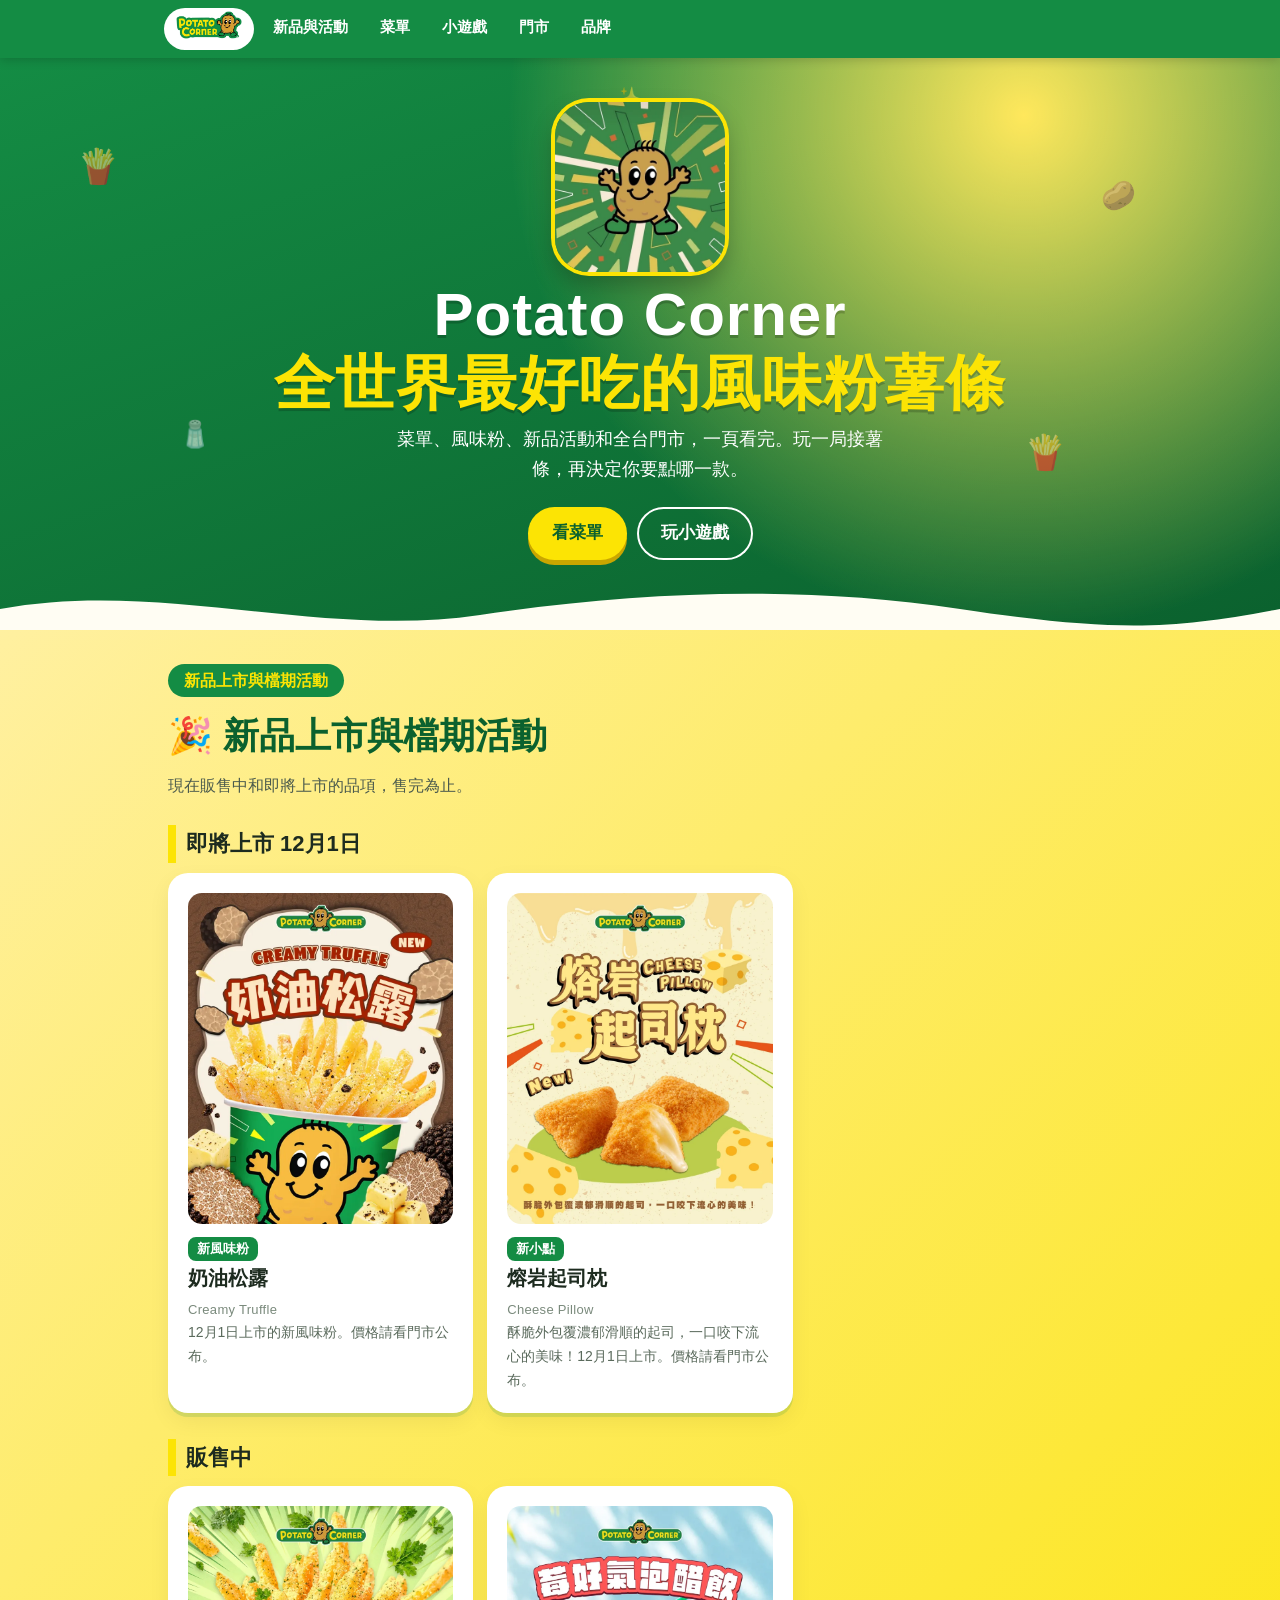
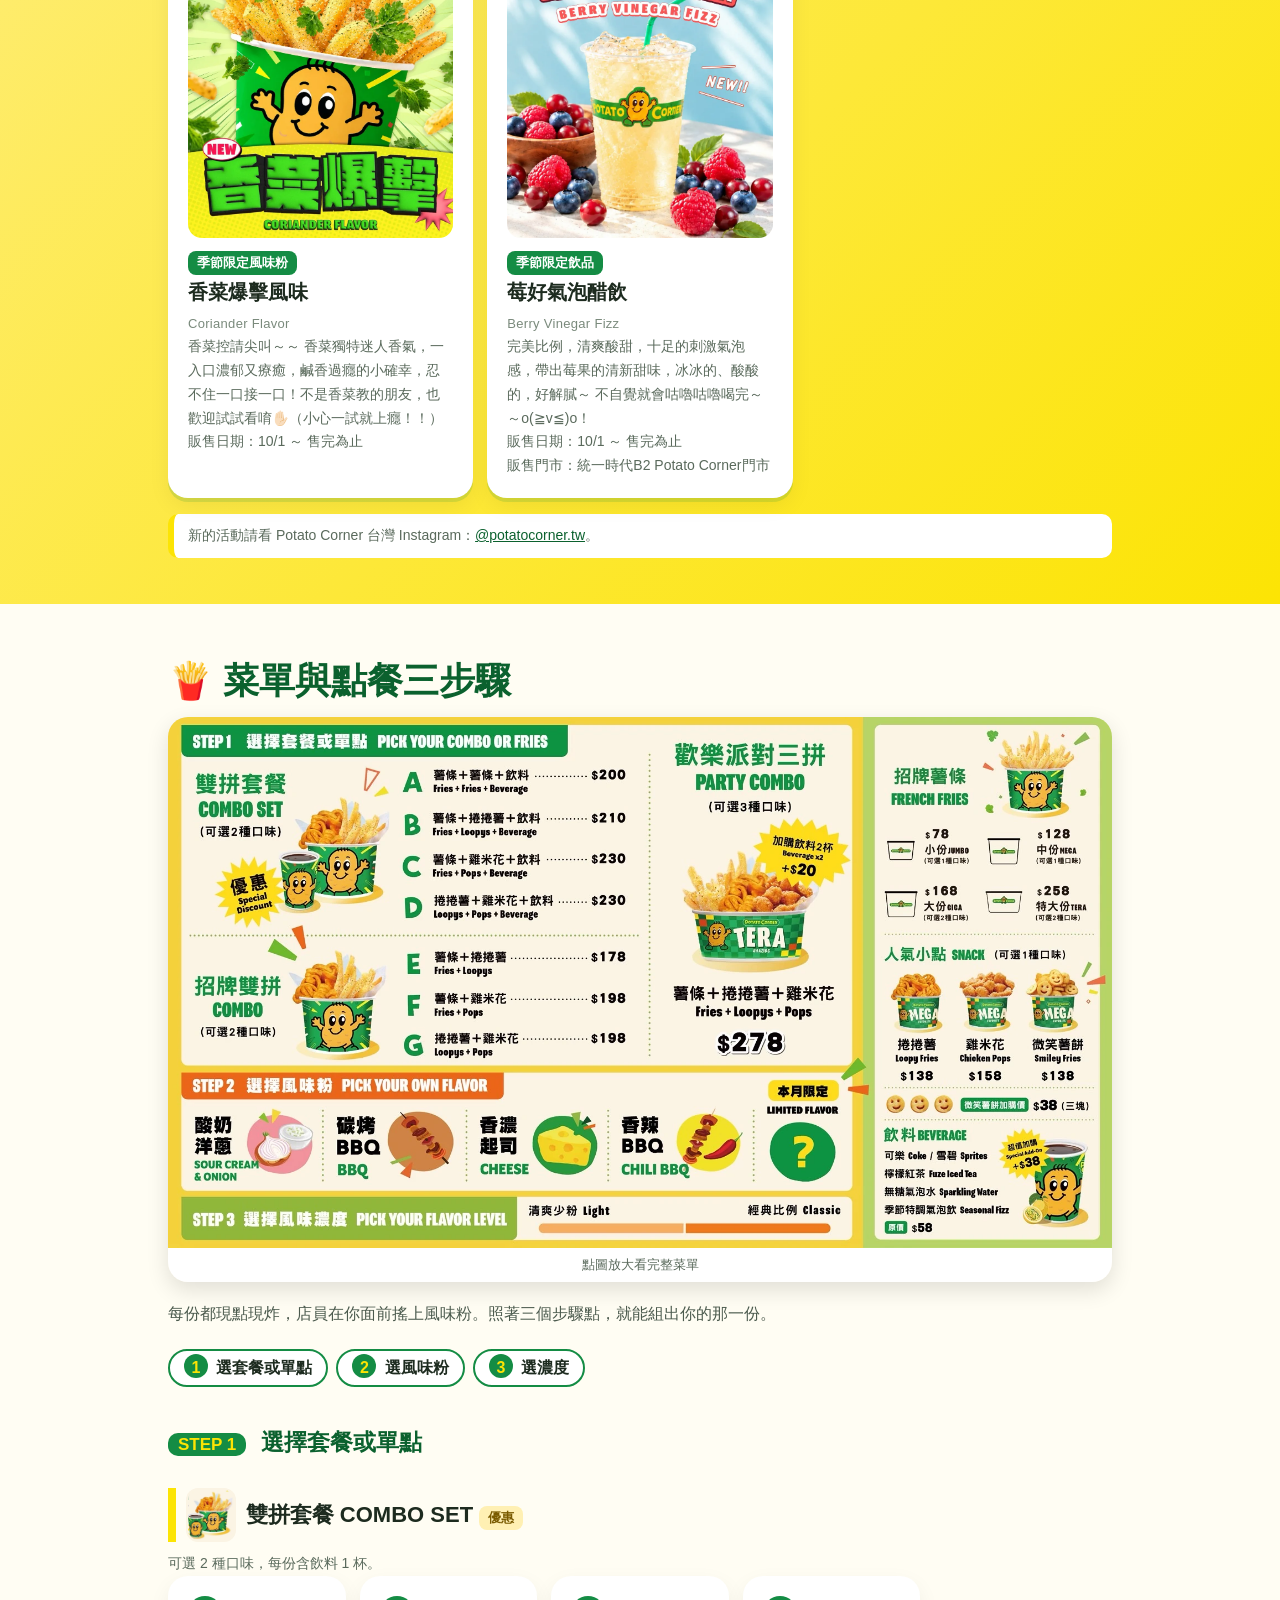
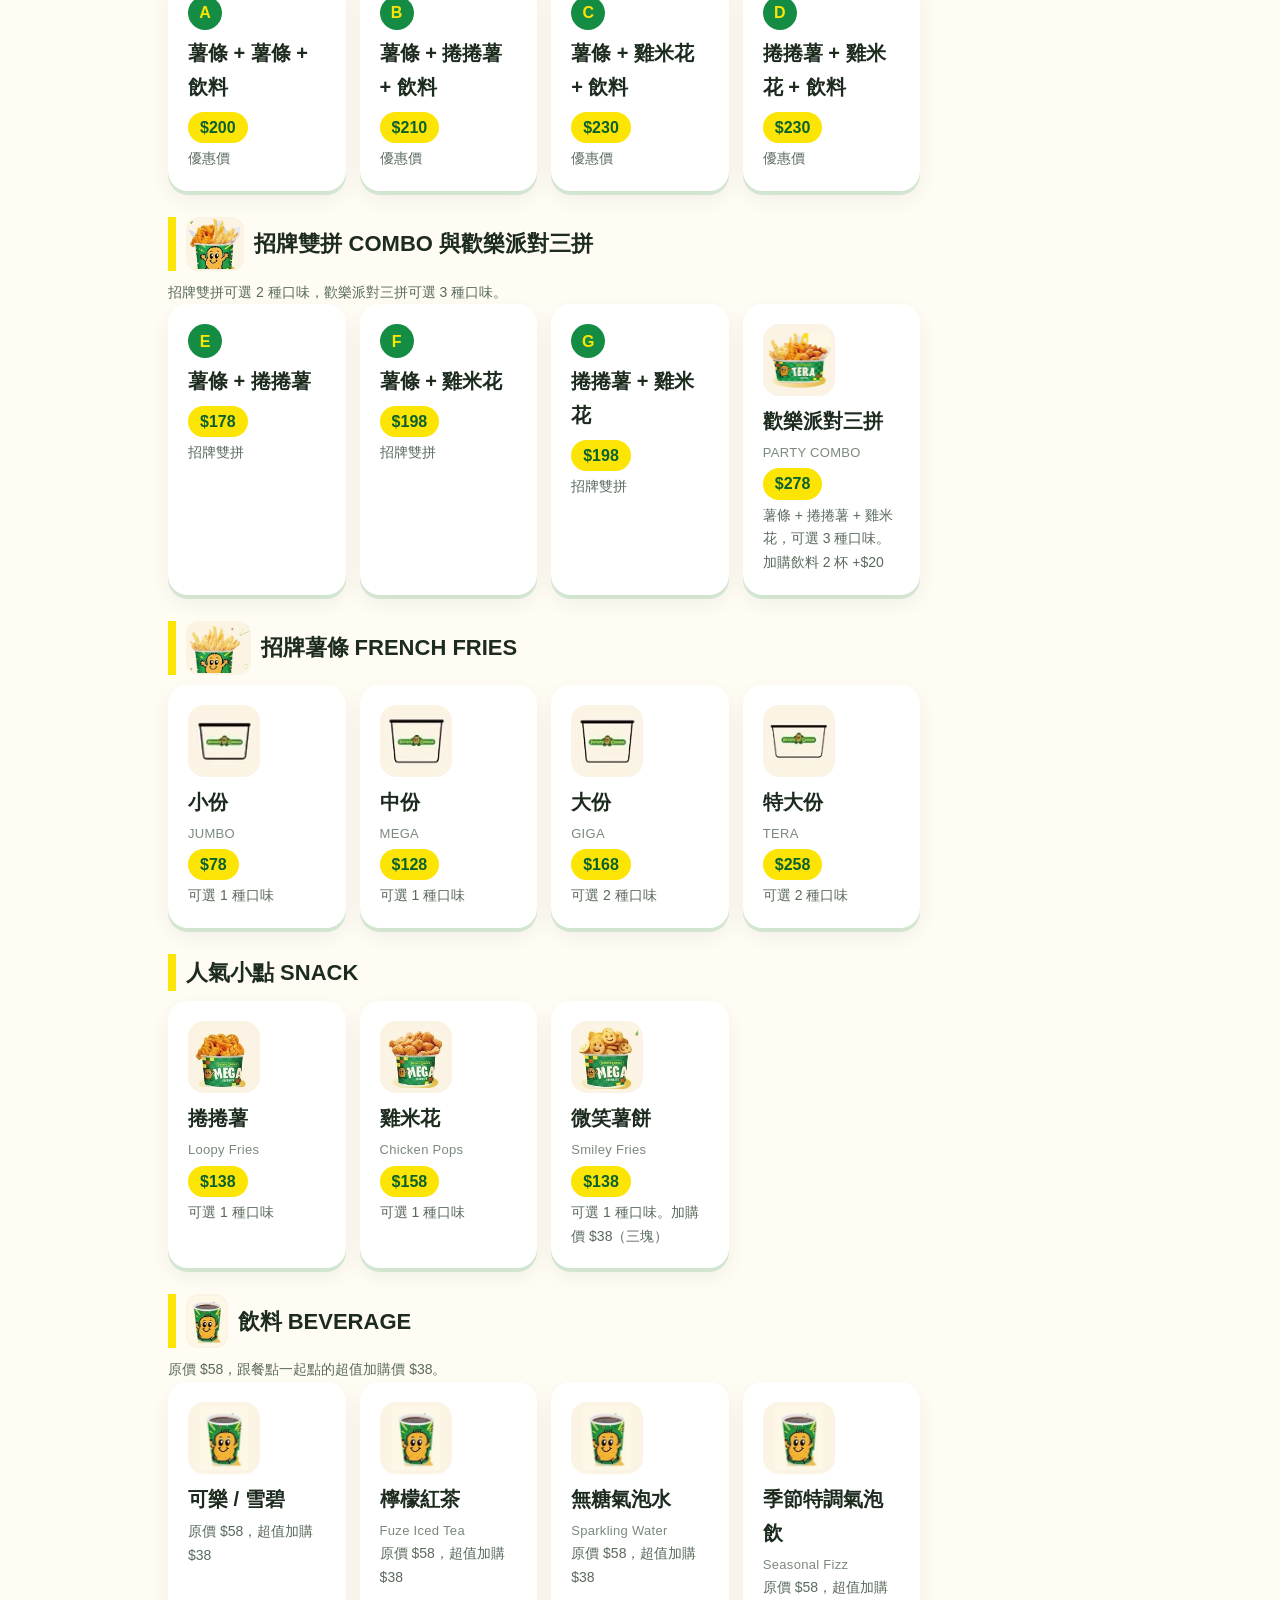
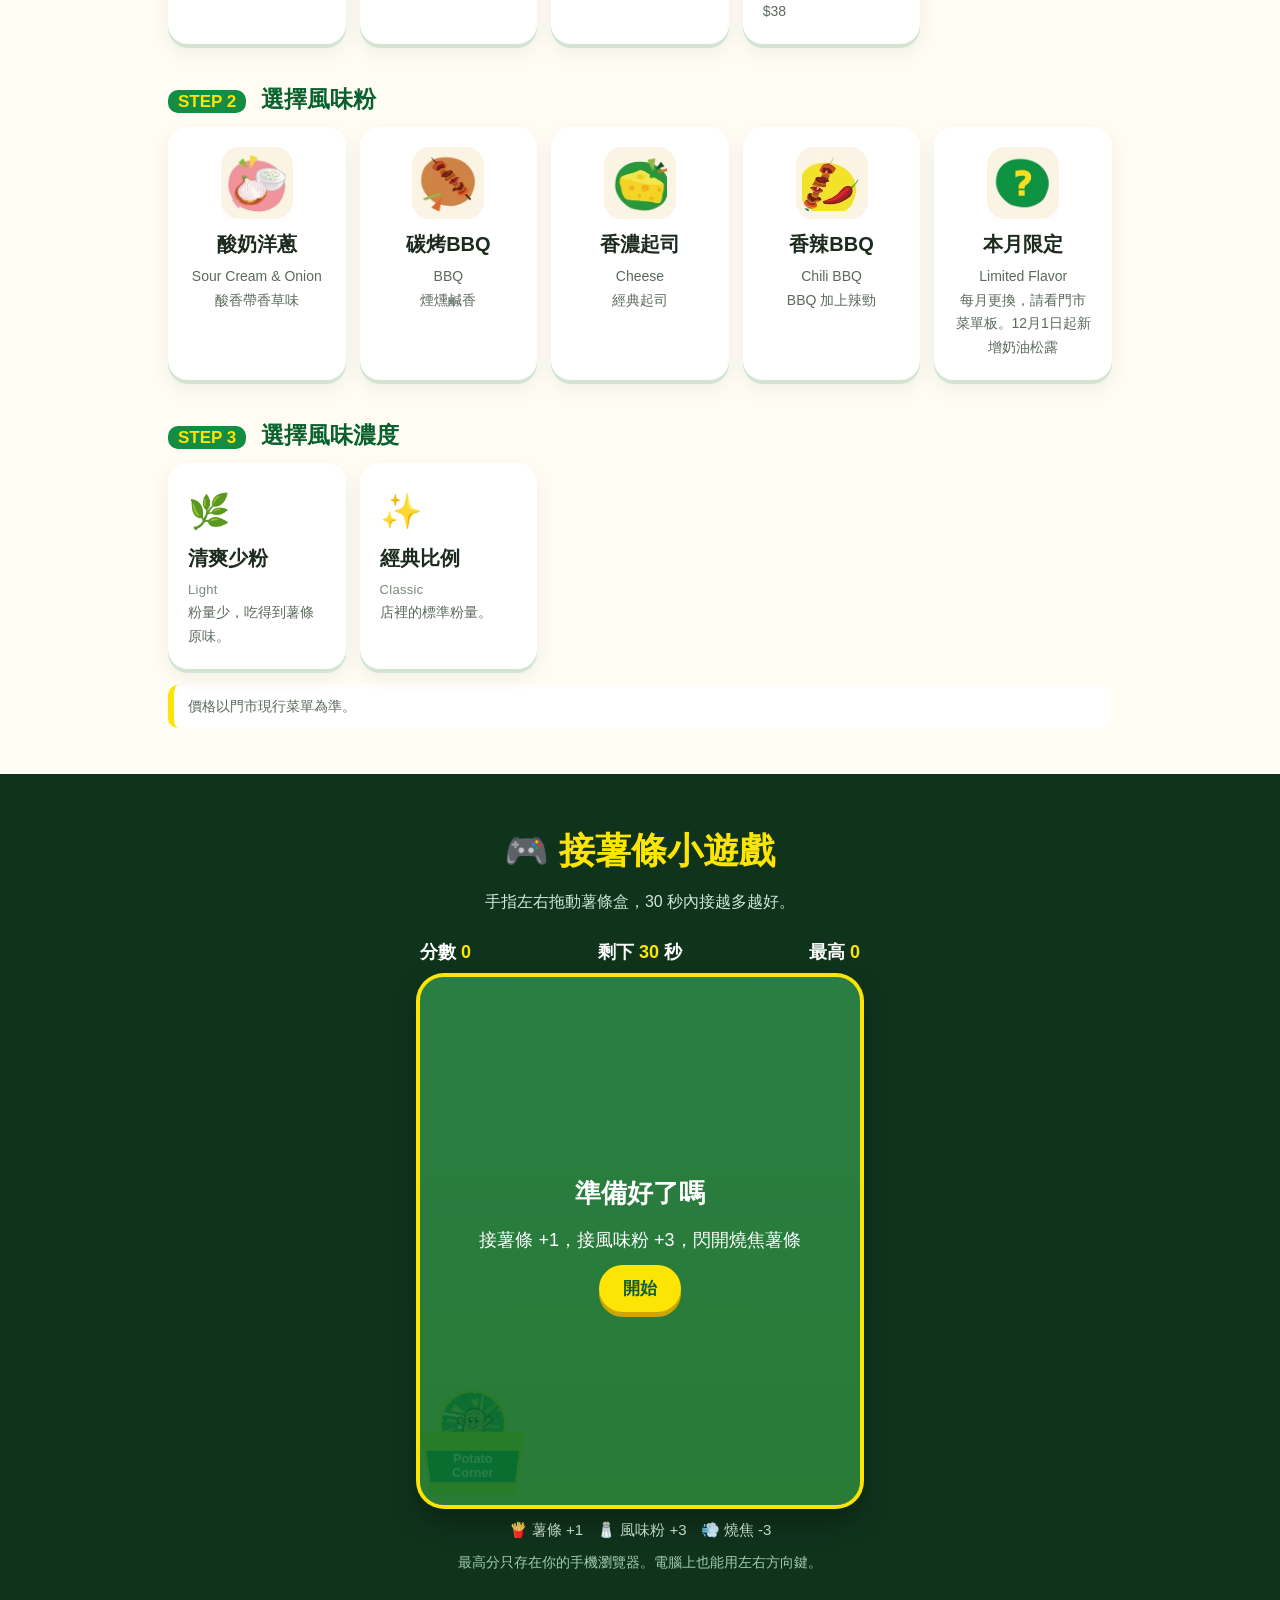
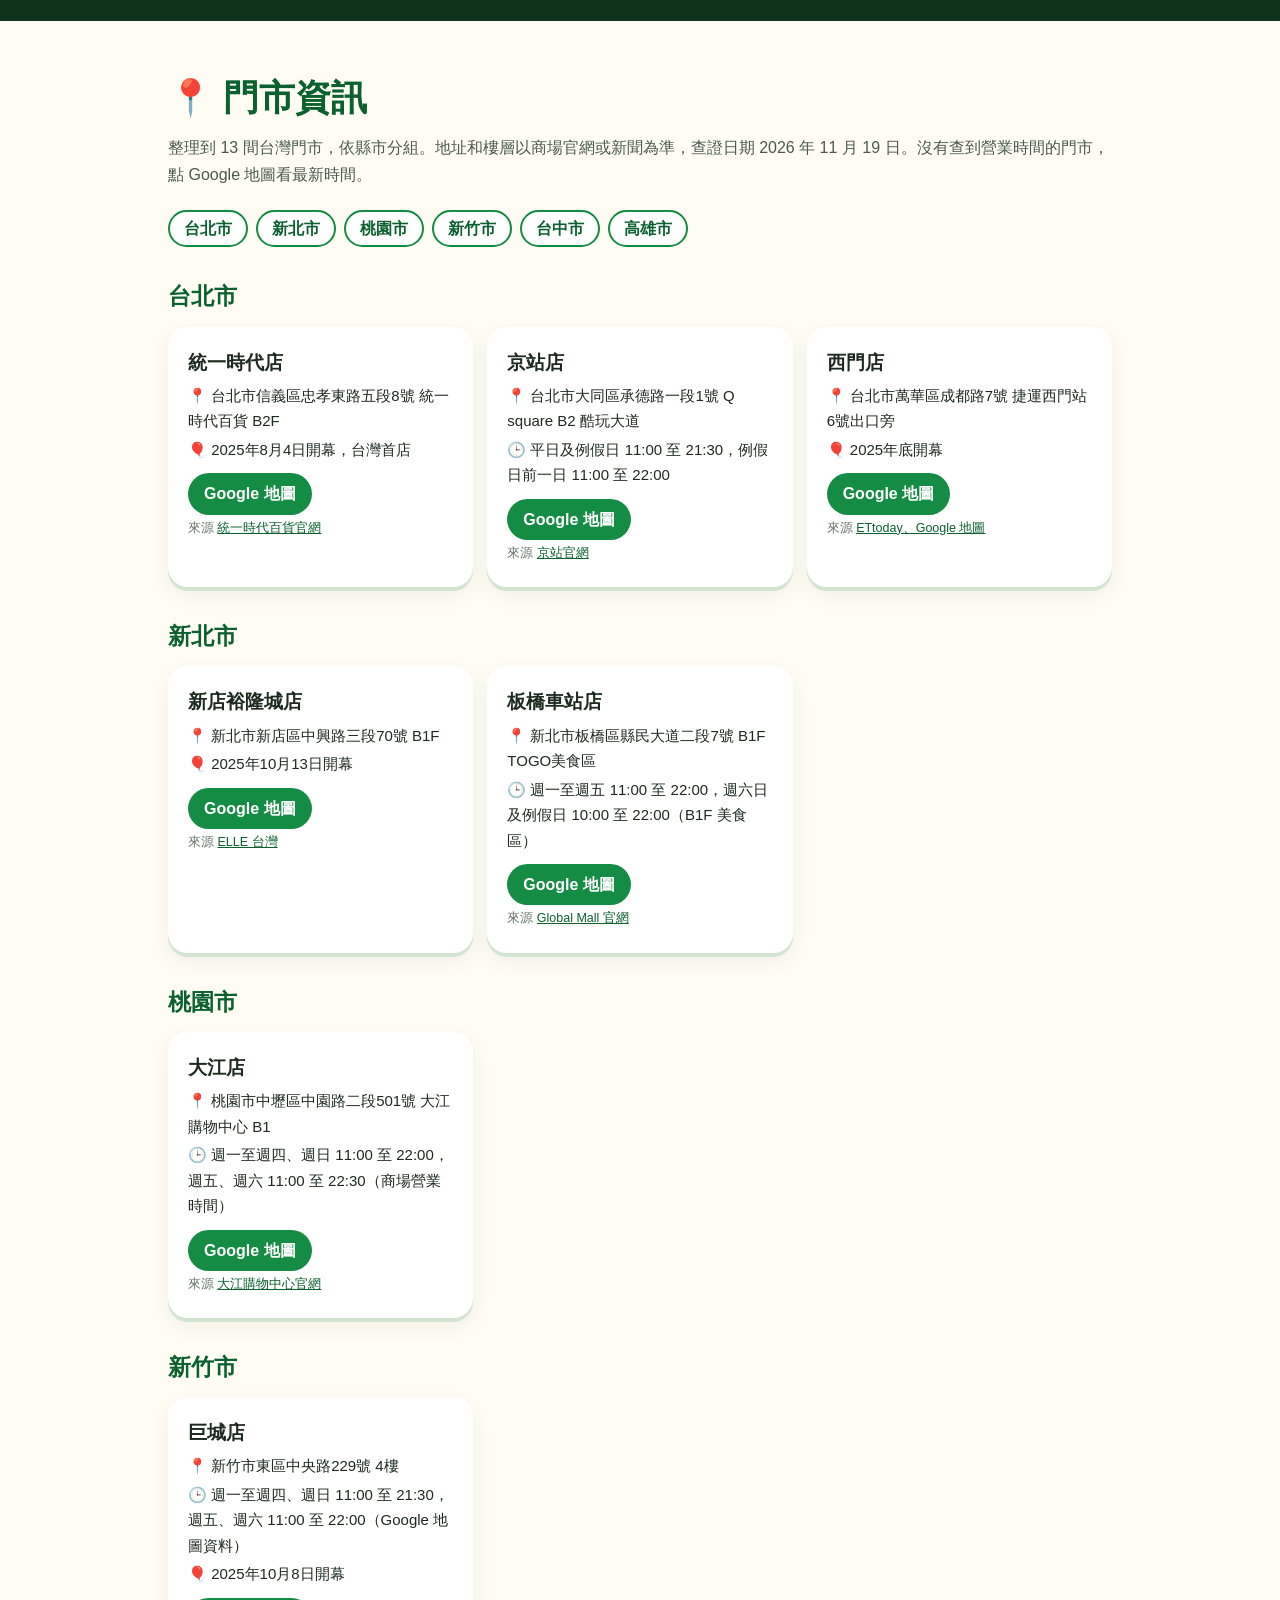
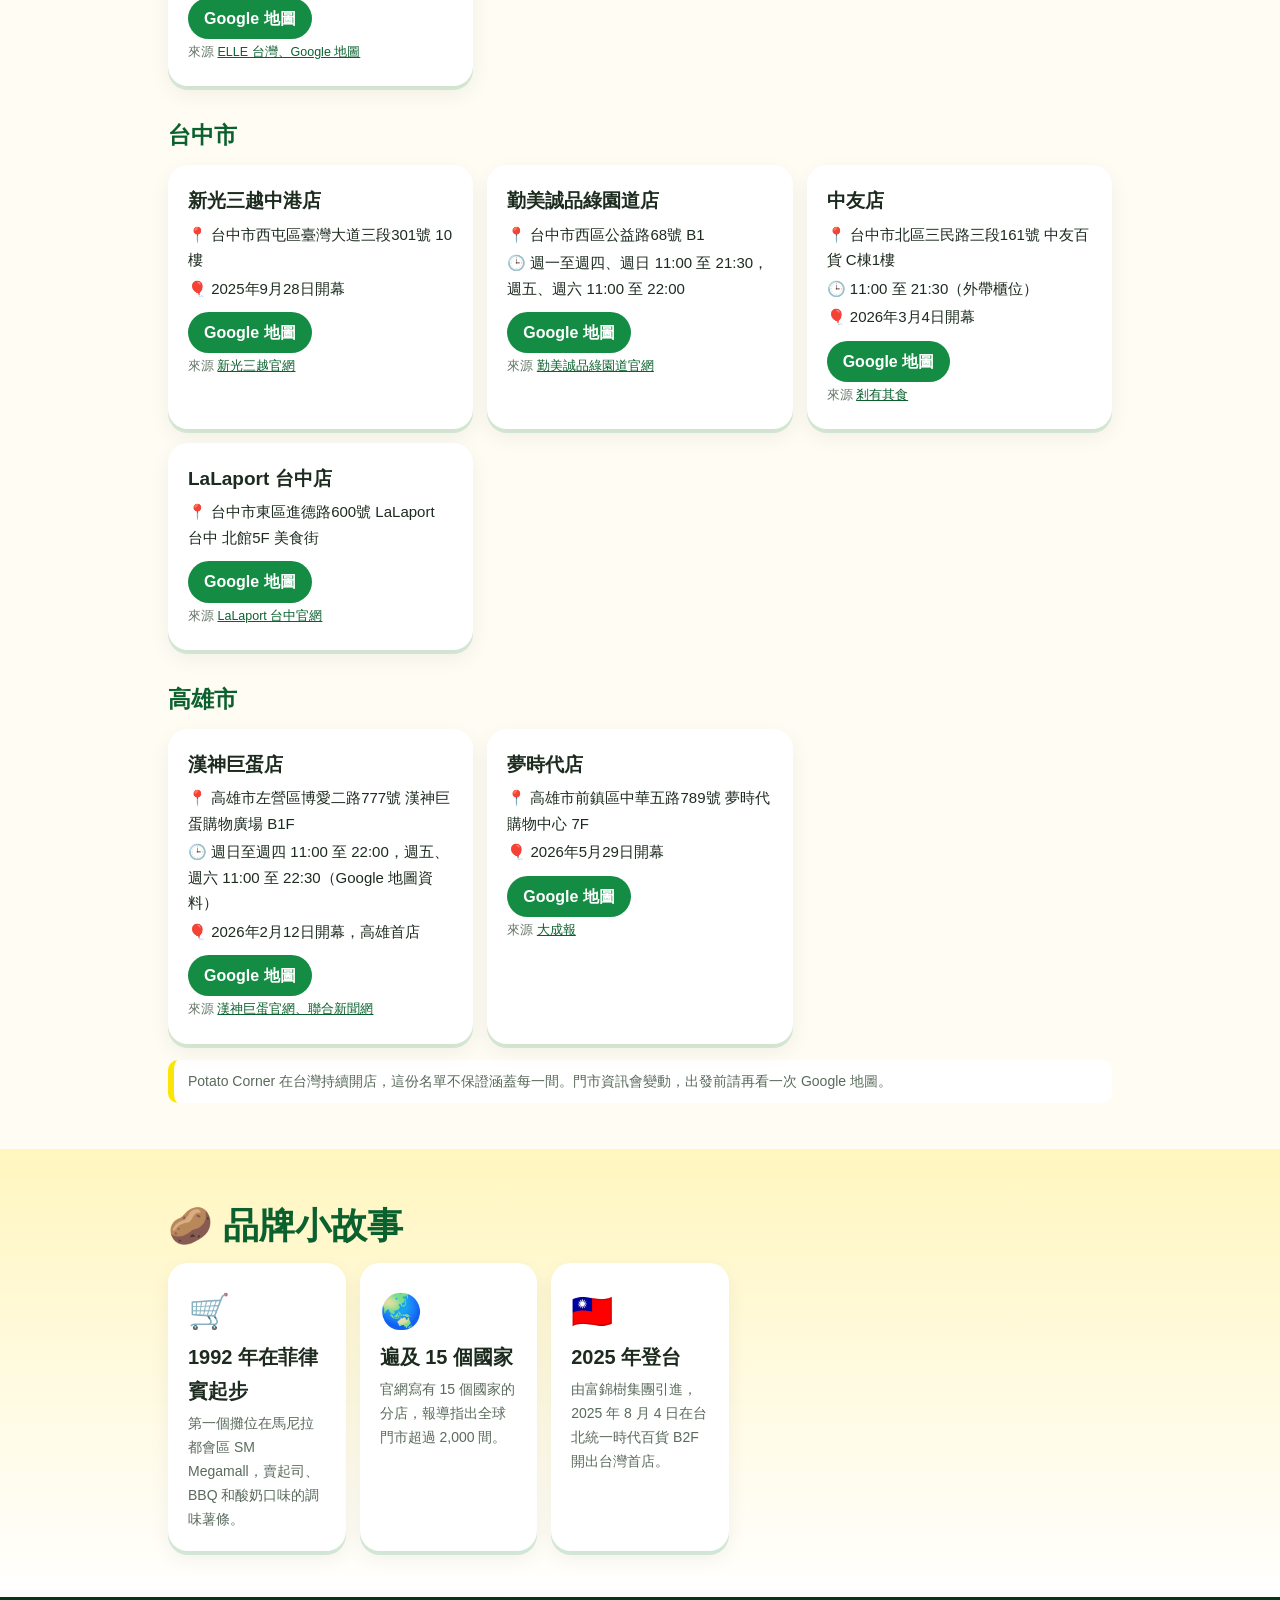
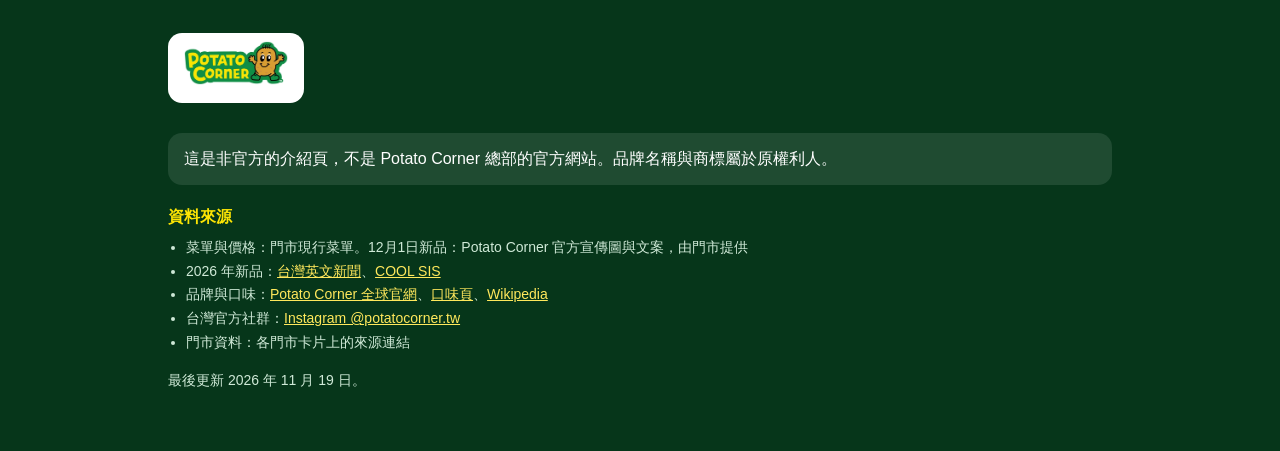
==== commit fe18d8e2: "Merge new items and seasonal events, drop global flavors" ====
--- a/index.html
+++ b/index.html
@@ -4,18 +4,18 @@
 <meta charset="utf-8">
 <meta name="viewport" content="width=device-width,initial-scale=1,viewport-fit=cover">
 <title>Potato Corner 台灣菜單與門市介紹（非官方）</title>
-<meta name="description" content="Potato Corner 台灣的現行菜單、點餐三步驟、12月1日新品、季節限定和全台門市整理，附 30 秒接薯條小遊戲。這是非官方介紹頁。">
+<meta name="description" content="Potato Corner 台灣的現行菜單、點餐三步驟、新品與檔期活動和全台門市整理，附 30 秒接薯條小遊戲。這是非官方介紹頁。">
 <meta name="theme-color" content="#148c44">
 <meta property="og:title" content="Potato Corner 台灣菜單與門市介紹">
-<meta property="og:description" content="現行菜單、12月1日新品、季節限定、全台門市和接薯條小遊戲。非官方介紹頁。">
+<meta property="og:description" content="現行菜單、新品與檔期活動、全台門市和接薯條小遊戲。非官方介紹頁。">
 <meta property="og:type" content="website">
 <link rel="icon" href="assets/favicon.svg" type="image/svg+xml">
 <link rel="apple-touch-icon" href="assets/apple-touch-icon.png">
-<link rel="stylesheet" href="assets/style.css?v=9">
+<link rel="stylesheet" href="assets/style.css?v=10">
 </head>
 <body>
 <nav class="top"><div class="wrap">
-<a class="brand" href="#top" aria-label="Potato Corner"><span class="fb">🍟 Potato Corner</span><img class="oi" src="assets/logo.webp" alt="Potato Corner" height="28"></a><a href="#new">12/1 新品</a><a href="#menu">菜單</a><a href="#season">季節限定</a><a href="#play">小遊戲</a><a href="#stores">門市</a><a href="#about">品牌</a>
+<a class="brand" href="#top" aria-label="Potato Corner"><span class="fb">🍟 Potato Corner</span><img class="oi" src="assets/logo.webp" alt="Potato Corner" height="28"></a><a href="#new">新品與活動</a><a href="#menu">菜單</a><a href="#play">小遊戲</a><a href="#stores">門市</a><a href="#about">品牌</a>
 </div></nav>
 
 <header class="hero" id="top">
@@ -30,7 +30,7 @@
 <ellipse cx="36" cy="94" rx="6" ry="4" fill="#f08a6e" opacity=".7"/><ellipse cx="84" cy="94" rx="6" ry="4" fill="#f08a6e" opacity=".7"/>
 </svg><img class="oi mimg" src="assets/mascot.webp" alt="Potato Corner 吉祥物" width="180" height="180"></div>
 <h1>Potato Corner<br><span>全世界最好吃的風味粉薯條</span></h1>
-<p>菜單、風味粉、季節限定和全台門市，一頁看完。玩一局接薯條，再決定你要點哪一款。</p>
+<p>菜單、風味粉、新品活動和全台門市，一頁看完。玩一局接薯條，再決定你要點哪一款。</p>
 <div class="cta"><a class="btn" href="#menu">看菜單</a><a class="btn ghost" href="#play">玩小遊戲</a></div>
 </div>
 <svg class="wave" viewBox="0 0 1200 46" preserveAspectRatio="none"><path d="M0 24c150-30 300 30 450 6s300-30 450-6 200 20 300 0v22H0z" fill="#fffdf3"/></svg>
@@ -38,37 +38,39 @@
 
 <main>
 <section id="new" class="newbar"><div class="wrap">
-<span class="ribbon">12/1 新品上市</span>
-<h2><span class="em">🎉</span> 12 月 1 日登場</h2>
-<p class="lead">兩款新品在 12 月 1 日上市，一款新風味粉，一款新小點。</p>
+<span class="ribbon">新品上市與檔期活動</span>
+<h2><span class="em">🎉</span> 新品上市與檔期活動</h2>
+<p class="lead">現在販售中和即將上市的品項，售完為止。</p>
+<h3 class="cat rv">即將上市 12月1日</h3>
 <div class="grid ng"><div class="card np rv" id="it-truffle"><div class="npimg"><span class="npe fb">🧈</span><img class="oi" src="assets/new-creamy-truffle.webp" alt="奶油松露 Creamy Truffle 官方宣傳圖"></div><span class="tag new">新風味粉</span><h3>奶油松露</h3><p class="sub en">Creamy Truffle</p><p class="sub">12月1日上市的新風味粉。價格請看門市公布。</p></div><div class="card np rv" id="it-pillow"><div class="npimg"><span class="npe fb">🧀</span><img class="oi" src="assets/new-cheese-pillow.webp" alt="熔岩起司枕 Cheese Pillow 官方宣傳圖"></div><span class="tag new">新小點</span><h3>熔岩起司枕</h3><p class="sub en">Cheese Pillow</p><p class="sub">酥脆外包覆濃郁滑順的起司，一口咬下流心的美味！12月1日上市。價格請看門市公布。</p></div></div>
+<h3 class="cat rv">販售中</h3>
+<div class="grid ng"><div class="card np rv" id="it-coriander"><div class="npimg"><span class="npe fb">🌿</span><img class="oi" src="assets/season-coriander.webp" alt="香菜爆擊 Coriander Flavor 官方宣傳圖"></div><span class="tag new">季節限定風味粉</span><h3>香菜爆擊風味</h3><p class="sub en">Coriander Flavor</p><p class="sub">香菜控請尖叫～～ 香菜獨特迷人香氣，一入口濃郁又療癒，鹹香過癮的小確幸，忍不住一口接一口！不是香菜教的朋友，也歡迎試試看唷✋🏻（小心一試就上癮！！）</p><p class="sub">販售日期：10/1 ～ 售完為止</p></div><div class="card np rv" id="it-berry"><div class="npimg"><span class="npe fb">🫐</span><img class="oi" src="assets/season-berry-fizz.webp" alt="莓好氣泡醋飲 Berry Vinegar Fizz 官方宣傳圖"></div><span class="tag new">季節限定飲品</span><h3>莓好氣泡醋飲</h3><p class="sub en">Berry Vinegar Fizz</p><p class="sub">完美比例，清爽酸甜，十足的刺激氣泡感，帶出莓果的清新甜味，冰冰的、酸酸的，好解膩～ 不自覺就會咕嚕咕嚕喝完～～o(≧v≦)o！</p><p class="sub">販售日期：10/1 ～ 售完為止</p><p class="sub">販售門市：統一時代B2 Potato Corner門市</p></div></div>
+<p class="note rv">新的活動請看 Potato Corner 台灣 Instagram：<a href="https://www.instagram.com/potatocorner.tw/" target="_blank" rel="noopener">@potatocorner.tw</a>。</p>
 </div></section>
 
 <section id="menu"><div class="wrap">
 <h2><span class="em">🍟</span> 菜單與點餐三步驟</h2>
-<figure class="menuimg"><a href="assets/menu-hero.webp?v=9" target="_blank" rel="noopener"><img src="assets/menu-hero.webp?v=9" alt="Potato Corner 官方菜單板：STEP 1 選擇套餐或單點，STEP 2 選擇風味粉，STEP 3 選擇風味濃度，另有飲料" width="1706" height="960"></a><figcaption>點圖放大看完整菜單</figcaption></figure>
+<figure class="menuimg"><a href="assets/menu-hero.webp?v=10" target="_blank" rel="noopener"><img src="assets/menu-hero.webp?v=10" alt="Potato Corner 官方菜單板：STEP 1 選擇套餐或單點，STEP 2 選擇風味粉，STEP 3 選擇風味濃度，另有飲料" width="1706" height="960"></a><figcaption>點圖放大看完整菜單</figcaption></figure>
 <p class="lead">每份都現點現炸，店員在你面前搖上風味粉。照著三個步驟點，就能組出你的那一份。</p>
 <div class="steps rv"><span><b>1</b> 選套餐或單點</span><span><b>2</b> 選風味粉</span><span><b>3</b> 選濃度</span></div>
 
 <h3 class="step rv"><b>STEP 1</b> 選擇套餐或單點</h3>
-<h3 class="cat rv"><img class="ci" src="assets/icons/combo.webp?v=9" alt="" width="46" height="50"><span>雙拼套餐 COMBO SET <span class="tag open">優惠</span></span></h3>
+<h3 class="cat rv"><img class="ci" src="assets/icons/combo.webp?v=10" alt="" width="46" height="50"><span>雙拼套餐 COMBO SET <span class="tag open">優惠</span></span></h3>
 <p class="sub rv">可選 2 種口味，每份含飲料 1 杯。</p>
 <div class="grid"><div class="card rv" id="it-combo"><span class="code">A</span><h3>薯條 + 薯條 + 飲料</h3><span class="price">$200</span><p class="sub">優惠價</p></div><div class="card rv"><span class="code">B</span><h3>薯條 + 捲捲薯 + 飲料</h3><span class="price">$210</span><p class="sub">優惠價</p></div><div class="card rv"><span class="code">C</span><h3>薯條 + 雞米花 + 飲料</h3><span class="price">$230</span><p class="sub">優惠價</p></div><div class="card rv"><span class="code">D</span><h3>捲捲薯 + 雞米花 + 飲料</h3><span class="price">$230</span><p class="sub">優惠價</p></div></div>
-<h3 class="cat rv"><img class="ci" src="assets/icons/signature.webp?v=9" alt="" width="60" height="50"><span>招牌雙拼 COMBO 與歡樂派對三拼</span></h3>
+<h3 class="cat rv"><img class="ci" src="assets/icons/signature.webp?v=10" alt="" width="60" height="50"><span>招牌雙拼 COMBO 與歡樂派對三拼</span></h3>
 <p class="sub rv">招牌雙拼可選 2 種口味，歡樂派對三拼可選 3 種口味。</p>
-<div class="grid"><div class="card rv"><span class="code">E</span><h3>薯條 + 捲捲薯</h3><span class="price">$178</span><p class="sub">招牌雙拼</p></div><div class="card rv"><span class="code">F</span><h3>薯條 + 雞米花</h3><span class="price">$198</span><p class="sub">招牌雙拼</p></div><div class="card rv"><span class="code">G</span><h3>捲捲薯 + 雞米花</h3><span class="price">$198</span><p class="sub">招牌雙拼</p></div><div class="card rv" id="it-party"><img class="ic" src="assets/icons/party.webp?v=9" alt="歡樂派對三拼" width="72" height="72" decoding="async"><h3>歡樂派對三拼</h3><p class="sub en">PARTY COMBO</p><span class="price">$278</span><p class="sub">薯條 + 捲捲薯 + 雞米花，可選 3 種口味。加購飲料 2 杯 +$20</p></div></div>
-<h3 class="cat rv"><img class="ci" src="assets/icons/fries.webp?v=9" alt="" width="60" height="50"><span>招牌薯條 FRENCH FRIES</span></h3>
-<div class="grid"><div class="card rv"><img class="ic" src="assets/icons/jumbo.webp?v=9" alt="小份 杯型" width="72" height="72" decoding="async"><h3>小份</h3><p class="sub en">JUMBO</p><span class="price">$78</span><p class="sub">可選 1 種口味</p></div><div class="card rv" id="it-fries"><img class="ic" src="assets/icons/mega.webp?v=9" alt="中份 杯型" width="72" height="72" decoding="async"><h3>中份</h3><p class="sub en">MEGA</p><span class="price">$128</span><p class="sub">可選 1 種口味</p></div><div class="card rv"><img class="ic" src="assets/icons/giga.webp?v=9" alt="大份 杯型" width="72" height="72" decoding="async"><h3>大份</h3><p class="sub en">GIGA</p><span class="price">$168</span><p class="sub">可選 2 種口味</p></div><div class="card rv"><img class="ic" src="assets/icons/tera.webp?v=9" alt="特大份 杯型" width="72" height="72" decoding="async"><h3>特大份</h3><p class="sub en">TERA</p><span class="price">$258</span><p class="sub">可選 2 種口味</p></div></div>
+<div class="grid"><div class="card rv"><span class="code">E</span><h3>薯條 + 捲捲薯</h3><span class="price">$178</span><p class="sub">招牌雙拼</p></div><div class="card rv"><span class="code">F</span><h3>薯條 + 雞米花</h3><span class="price">$198</span><p class="sub">招牌雙拼</p></div><div class="card rv"><span class="code">G</span><h3>捲捲薯 + 雞米花</h3><span class="price">$198</span><p class="sub">招牌雙拼</p></div><div class="card rv" id="it-party"><img class="ic" src="assets/icons/party.webp?v=10" alt="歡樂派對三拼" width="72" height="72" decoding="async"><h3>歡樂派對三拼</h3><p class="sub en">PARTY COMBO</p><span class="price">$278</span><p class="sub">薯條 + 捲捲薯 + 雞米花，可選 3 種口味。加購飲料 2 杯 +$20</p></div></div>
+<h3 class="cat rv"><img class="ci" src="assets/icons/fries.webp?v=10" alt="" width="60" height="50"><span>招牌薯條 FRENCH FRIES</span></h3>
+<div class="grid"><div class="card rv"><img class="ic" src="assets/icons/jumbo.webp?v=10" alt="小份 杯型" width="72" height="72" decoding="async"><h3>小份</h3><p class="sub en">JUMBO</p><span class="price">$78</span><p class="sub">可選 1 種口味</p></div><div class="card rv" id="it-fries"><img class="ic" src="assets/icons/mega.webp?v=10" alt="中份 杯型" width="72" height="72" decoding="async"><h3>中份</h3><p class="sub en">MEGA</p><span class="price">$128</span><p class="sub">可選 1 種口味</p></div><div class="card rv"><img class="ic" src="assets/icons/giga.webp?v=10" alt="大份 杯型" width="72" height="72" decoding="async"><h3>大份</h3><p class="sub en">GIGA</p><span class="price">$168</span><p class="sub">可選 2 種口味</p></div><div class="card rv"><img class="ic" src="assets/icons/tera.webp?v=10" alt="特大份 杯型" width="72" height="72" decoding="async"><h3>特大份</h3><p class="sub en">TERA</p><span class="price">$258</span><p class="sub">可選 2 種口味</p></div></div>
 <h3 class="cat rv">人氣小點 SNACK</h3>
-<div class="grid"><div class="card rv" id="it-loopy"><img class="ic" src="assets/icons/loopy.webp?v=9" alt="捲捲薯" width="72" height="72" decoding="async"><h3>捲捲薯</h3><p class="sub en">Loopy Fries</p><span class="price">$138</span><p class="sub">可選 1 種口味</p></div><div class="card rv" id="it-pops"><img class="ic" src="assets/icons/pops.webp?v=9" alt="雞米花" width="72" height="72" decoding="async"><h3>雞米花</h3><p class="sub en">Chicken Pops</p><span class="price">$158</span><p class="sub">可選 1 種口味</p></div><div class="card rv" id="it-smiley"><img class="ic" src="assets/icons/smiley.webp?v=9" alt="微笑薯餅" width="72" height="72" decoding="async"><h3>微笑薯餅</h3><p class="sub en">Smiley Fries</p><span class="price">$138</span><p class="sub">可選 1 種口味。加購價 $38（三塊）</p></div></div>
-<h3 class="cat rv"><img class="ci" src="assets/icons/drink.webp?v=9" alt="" width="38" height="50"><span>飲料 BEVERAGE</span></h3>
+<div class="grid"><div class="card rv" id="it-loopy"><img class="ic" src="assets/icons/loopy.webp?v=10" alt="捲捲薯" width="72" height="72" decoding="async"><h3>捲捲薯</h3><p class="sub en">Loopy Fries</p><span class="price">$138</span><p class="sub">可選 1 種口味</p></div><div class="card rv" id="it-pops"><img class="ic" src="assets/icons/pops.webp?v=10" alt="雞米花" width="72" height="72" decoding="async"><h3>雞米花</h3><p class="sub en">Chicken Pops</p><span class="price">$158</span><p class="sub">可選 1 種口味</p></div><div class="card rv" id="it-smiley"><img class="ic" src="assets/icons/smiley.webp?v=10" alt="微笑薯餅" width="72" height="72" decoding="async"><h3>微笑薯餅</h3><p class="sub en">Smiley Fries</p><span class="price">$138</span><p class="sub">可選 1 種口味。加購價 $38（三塊）</p></div></div>
+<h3 class="cat rv"><img class="ci" src="assets/icons/drink.webp?v=10" alt="" width="38" height="50"><span>飲料 BEVERAGE</span></h3>
 <p class="sub rv">原價 $58，跟餐點一起點的超值加購價 $38。</p>
-<div class="grid"><div class="card rv"><img class="ic" src="assets/icons/drink.webp?v=9" alt="飲料杯" width="72" height="72" decoding="async"><h3>可樂 / 雪碧</h3><p class="sub">原價 $58，超值加購 $38</p></div><div class="card rv"><img class="ic" src="assets/icons/drink.webp?v=9" alt="飲料杯" width="72" height="72" decoding="async"><h3>檸檬紅茶</h3><p class="sub en">Fuze Iced Tea</p><p class="sub">原價 $58，超值加購 $38</p></div><div class="card rv"><img class="ic" src="assets/icons/drink.webp?v=9" alt="飲料杯" width="72" height="72" decoding="async"><h3>無糖氣泡水</h3><p class="sub en">Sparkling Water</p><p class="sub">原價 $58，超值加購 $38</p></div><div class="card rv"><img class="ic" src="assets/icons/drink.webp?v=9" alt="飲料杯" width="72" height="72" decoding="async"><h3>季節特調氣泡飲</h3><p class="sub en">Seasonal Fizz</p><p class="sub">原價 $58，超值加購 $38</p></div></div>
+<div class="grid"><div class="card rv"><img class="ic" src="assets/icons/drink.webp?v=10" alt="飲料杯" width="72" height="72" decoding="async"><h3>可樂 / 雪碧</h3><p class="sub">原價 $58，超值加購 $38</p></div><div class="card rv"><img class="ic" src="assets/icons/drink.webp?v=10" alt="飲料杯" width="72" height="72" decoding="async"><h3>檸檬紅茶</h3><p class="sub en">Fuze Iced Tea</p><p class="sub">原價 $58，超值加購 $38</p></div><div class="card rv"><img class="ic" src="assets/icons/drink.webp?v=10" alt="飲料杯" width="72" height="72" decoding="async"><h3>無糖氣泡水</h3><p class="sub en">Sparkling Water</p><p class="sub">原價 $58，超值加購 $38</p></div><div class="card rv"><img class="ic" src="assets/icons/drink.webp?v=10" alt="飲料杯" width="72" height="72" decoding="async"><h3>季節特調氣泡飲</h3><p class="sub en">Seasonal Fizz</p><p class="sub">原價 $58，超值加購 $38</p></div></div>
 
 <h3 class="step rv" id="flavor"><b>STEP 2</b> 選擇風味粉</h3>
-<div class="grid flav"><div class="card rv"><img class="fi" src="assets/icons/onion.webp?v=9" alt="酸奶洋蔥" width="72" height="72" decoding="async"><h3>酸奶洋蔥</h3><p class="sub">Sour Cream & Onion</p><p class="sub">酸香帶香草味</p></div><div class="card rv"><img class="fi" src="assets/icons/bbq.webp?v=9" alt="碳烤BBQ" width="72" height="72" decoding="async"><h3>碳烤BBQ</h3><p class="sub">BBQ</p><p class="sub">煙燻鹹香</p></div><div class="card rv"><img class="fi" src="assets/icons/cheese.webp?v=9" alt="香濃起司" width="72" height="72" decoding="async"><h3>香濃起司</h3><p class="sub">Cheese</p><p class="sub">經典起司</p></div><div class="card rv"><img class="fi" src="assets/icons/chili.webp?v=9" alt="香辣BBQ" width="72" height="72" decoding="async"><h3>香辣BBQ</h3><p class="sub">Chili BBQ</p><p class="sub">BBQ 加上辣勁</p></div><div class="card rv"><img class="fi" src="assets/icons/limited.webp?v=9" alt="本月限定" width="72" height="72" decoding="async"><h3>本月限定</h3><p class="sub">Limited Flavor</p><p class="sub">每月更換，請看門市菜單板。12月1日起新增奶油松露</p></div></div>
-<p class="sub rv" style="margin:14px 0 8px">全球官網 potatocorner.com 的口味頁還列出以下口味，台灣門市以現場菜單為準。</p>
-<div class="rv"><span class="tag open">Barbecue</span><span class="tag open">Cheese</span><span class="tag open">Sour Cream</span><span class="tag open">Golden Sweet Corn</span><span class="tag open">Chili Barbecue</span><span class="tag open">Chili Cheese</span><span class="tag open">White Cheddar</span><span class="tag open">Wasabi</span><span class="tag open">Truffle</span></div>
+<div class="grid flav"><div class="card rv"><img class="fi" src="assets/icons/onion.webp?v=10" alt="酸奶洋蔥" width="72" height="72" decoding="async"><h3>酸奶洋蔥</h3><p class="sub">Sour Cream & Onion</p><p class="sub">酸香帶香草味</p></div><div class="card rv"><img class="fi" src="assets/icons/bbq.webp?v=10" alt="碳烤BBQ" width="72" height="72" decoding="async"><h3>碳烤BBQ</h3><p class="sub">BBQ</p><p class="sub">煙燻鹹香</p></div><div class="card rv"><img class="fi" src="assets/icons/cheese.webp?v=10" alt="香濃起司" width="72" height="72" decoding="async"><h3>香濃起司</h3><p class="sub">Cheese</p><p class="sub">經典起司</p></div><div class="card rv"><img class="fi" src="assets/icons/chili.webp?v=10" alt="香辣BBQ" width="72" height="72" decoding="async"><h3>香辣BBQ</h3><p class="sub">Chili BBQ</p><p class="sub">BBQ 加上辣勁</p></div><div class="card rv"><img class="fi" src="assets/icons/limited.webp?v=10" alt="本月限定" width="72" height="72" decoding="async"><h3>本月限定</h3><p class="sub">Limited Flavor</p><p class="sub">每月更換，請看門市菜單板。12月1日起新增奶油松露</p></div></div>
 
 <h3 class="step rv"><b>STEP 3</b> 選擇風味濃度</h3>
 <div class="grid">
@@ -78,20 +80,6 @@
 <p class="note rv">價格以門市現行菜單為準。</p>
 </div></section>
 
-<section id="season" class="season"><div class="wrap">
-<h2><span class="em">⭐</span> 季節限定與活動</h2>
-<p class="lead">台灣官方陸續推出的限定品項，售完為止。</p>
-<div class="grid ng"><div class="card np rv" id="it-coriander"><div class="npimg"><span class="npe fb">🌿</span><img class="oi" src="assets/season-coriander.webp" alt="香菜爆擊 Coriander Flavor 官方宣傳圖"></div><span class="tag new">季節限定風味粉</span><h3>香菜爆擊風味</h3><p class="sub en">Coriander Flavor</p><p class="sub">香菜控請尖叫～～ 香菜獨特迷人香氣，一入口濃郁又療癒，鹹香過癮的小確幸，忍不住一口接一口！不是香菜教的朋友，也歡迎試試看唷✋🏻（小心一試就上癮！！）</p><p class="sub">販售日期：10/1 ～ 售完為止</p></div><div class="card np rv" id="it-berry"><div class="npimg"><span class="npe fb">🫐</span><img class="oi" src="assets/season-berry-fizz.webp" alt="莓好氣泡醋飲 Berry Vinegar Fizz 官方宣傳圖"></div><span class="tag new">季節限定飲品</span><h3>莓好氣泡醋飲</h3><p class="sub en">Berry Vinegar Fizz</p><p class="sub">完美比例，清爽酸甜，十足的刺激氣泡感，帶出莓果的清新甜味，冰冰的、酸酸的，好解膩～ 不自覺就會咕嚕咕嚕喝完～～o(≧v≦)o！</p><p class="sub">販售日期：10/1 ～ 售完為止</p><p class="sub">販售門市：統一時代B2 Potato Corner門市</p></div></div>
-<div class="timeline">
-<div class="card rv"><span class="tag new">12月1日新品上市</span><h3>奶油松露 Creamy Truffle</h3>
-<p class="sub">新風味粉，12月1日上市。價格請看門市公布。</p></div>
-<div class="card rv"><span class="tag new">12月1日新品上市</span><h3>熔岩起司枕 Cheese Pillow</h3>
-<p class="sub">新小點，12月1日上市。酥脆外包覆濃郁滑順的起司，一口咬下流心的美味！價格請看門市公布。</p></div>
-<div class="card rv"><span class="tag open">過去的新品</span><h3>海鹽焦糖風味粉、白葡萄果粒氣泡飲</h3>
-<p class="sub">2026年4月推出，同時登場的還有微笑薯餅，現在已在菜單上。這兩款不在現行菜單板上，現在是否還有，請到門市確認。</p></div>
-</div>
-<p class="note rv">限定資訊整理自新聞報導，來源列在頁尾。新的活動請看 Potato Corner 台灣 Instagram：<a href="https://www.instagram.com/potatocorner.tw/" target="_blank" rel="noopener">@potatocorner.tw</a>。</p>
-</div></section>
 
 <section id="play" class="game"><div class="wrap">
 <h2><span class="em">🎮</span> 接薯條小遊戲</h2>
@@ -136,6 +124,6 @@
 </ul>
 <p>最後更新 2026 年 11 月 19 日。</p>
 </div></footer>
-<script src="assets/main.js?v=9" defer></script>
+<script src="assets/main.js?v=10" defer></script>
 </body>
 </html>
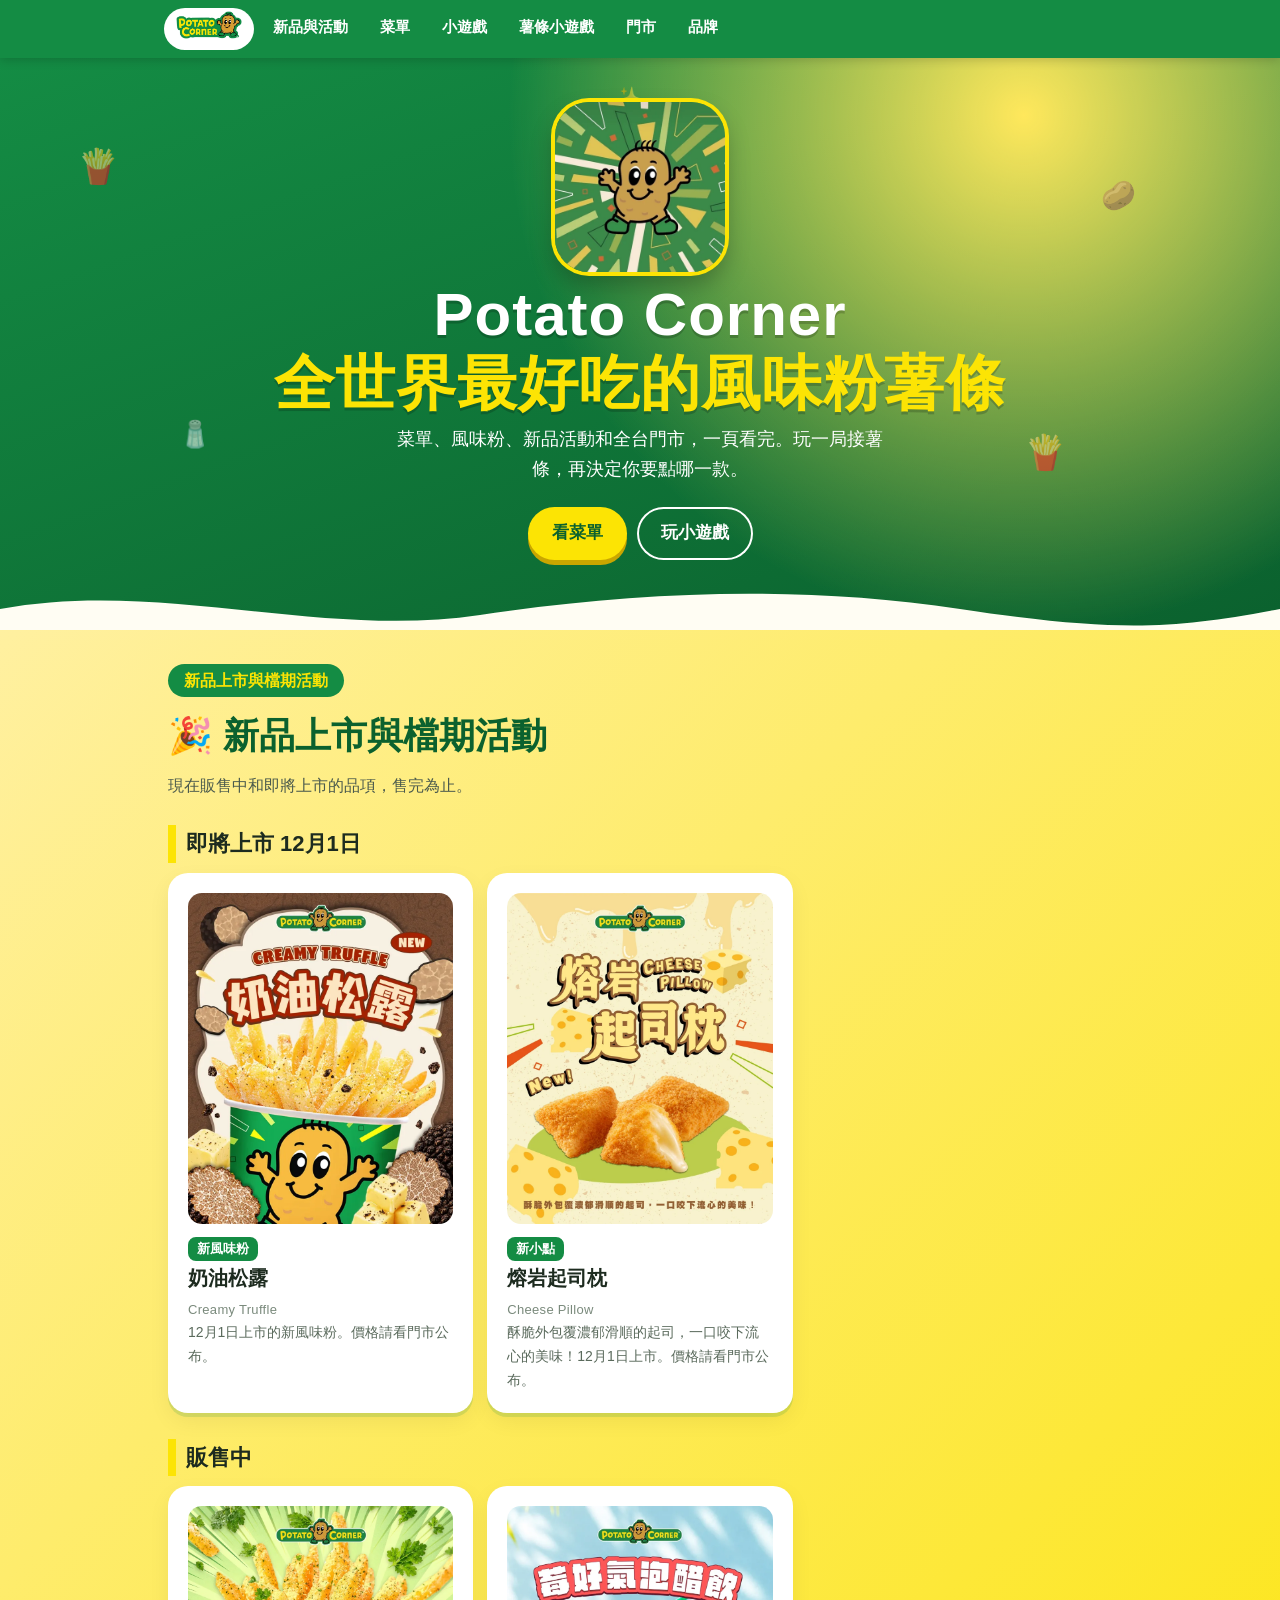
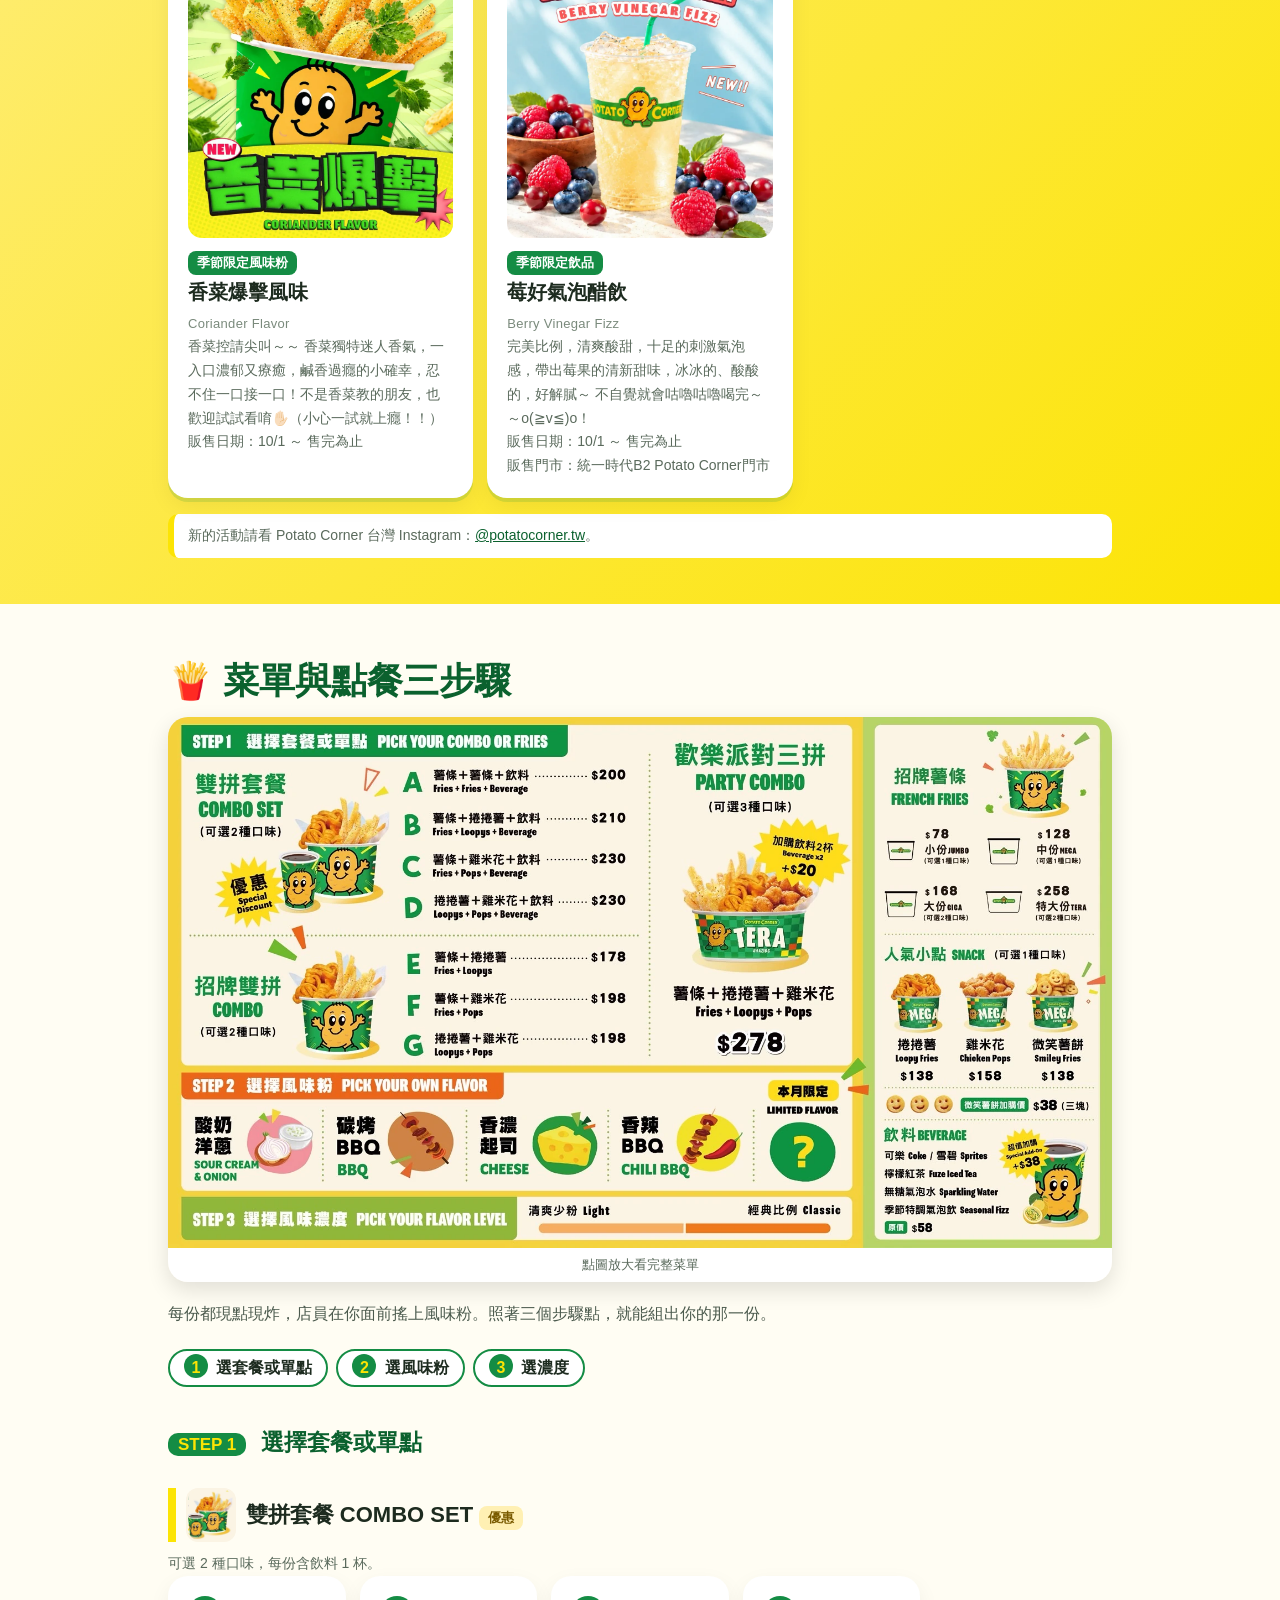
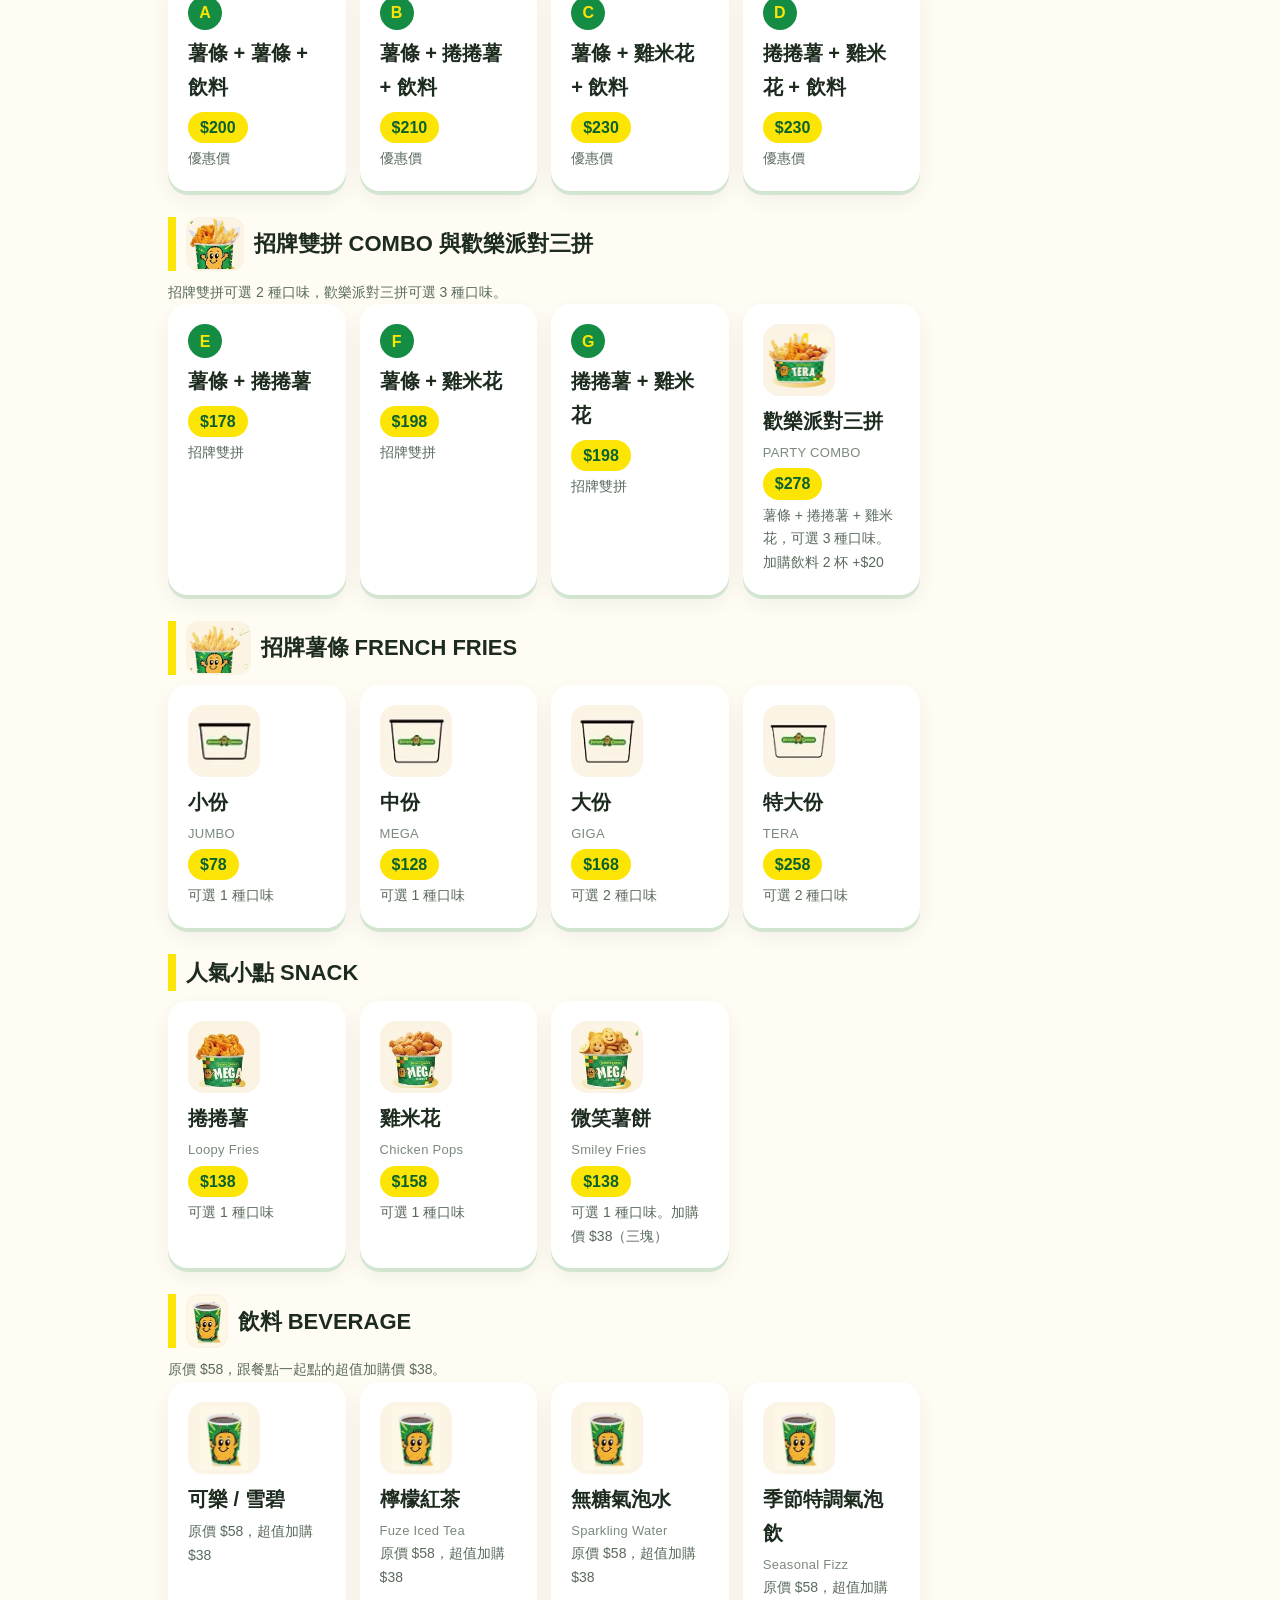
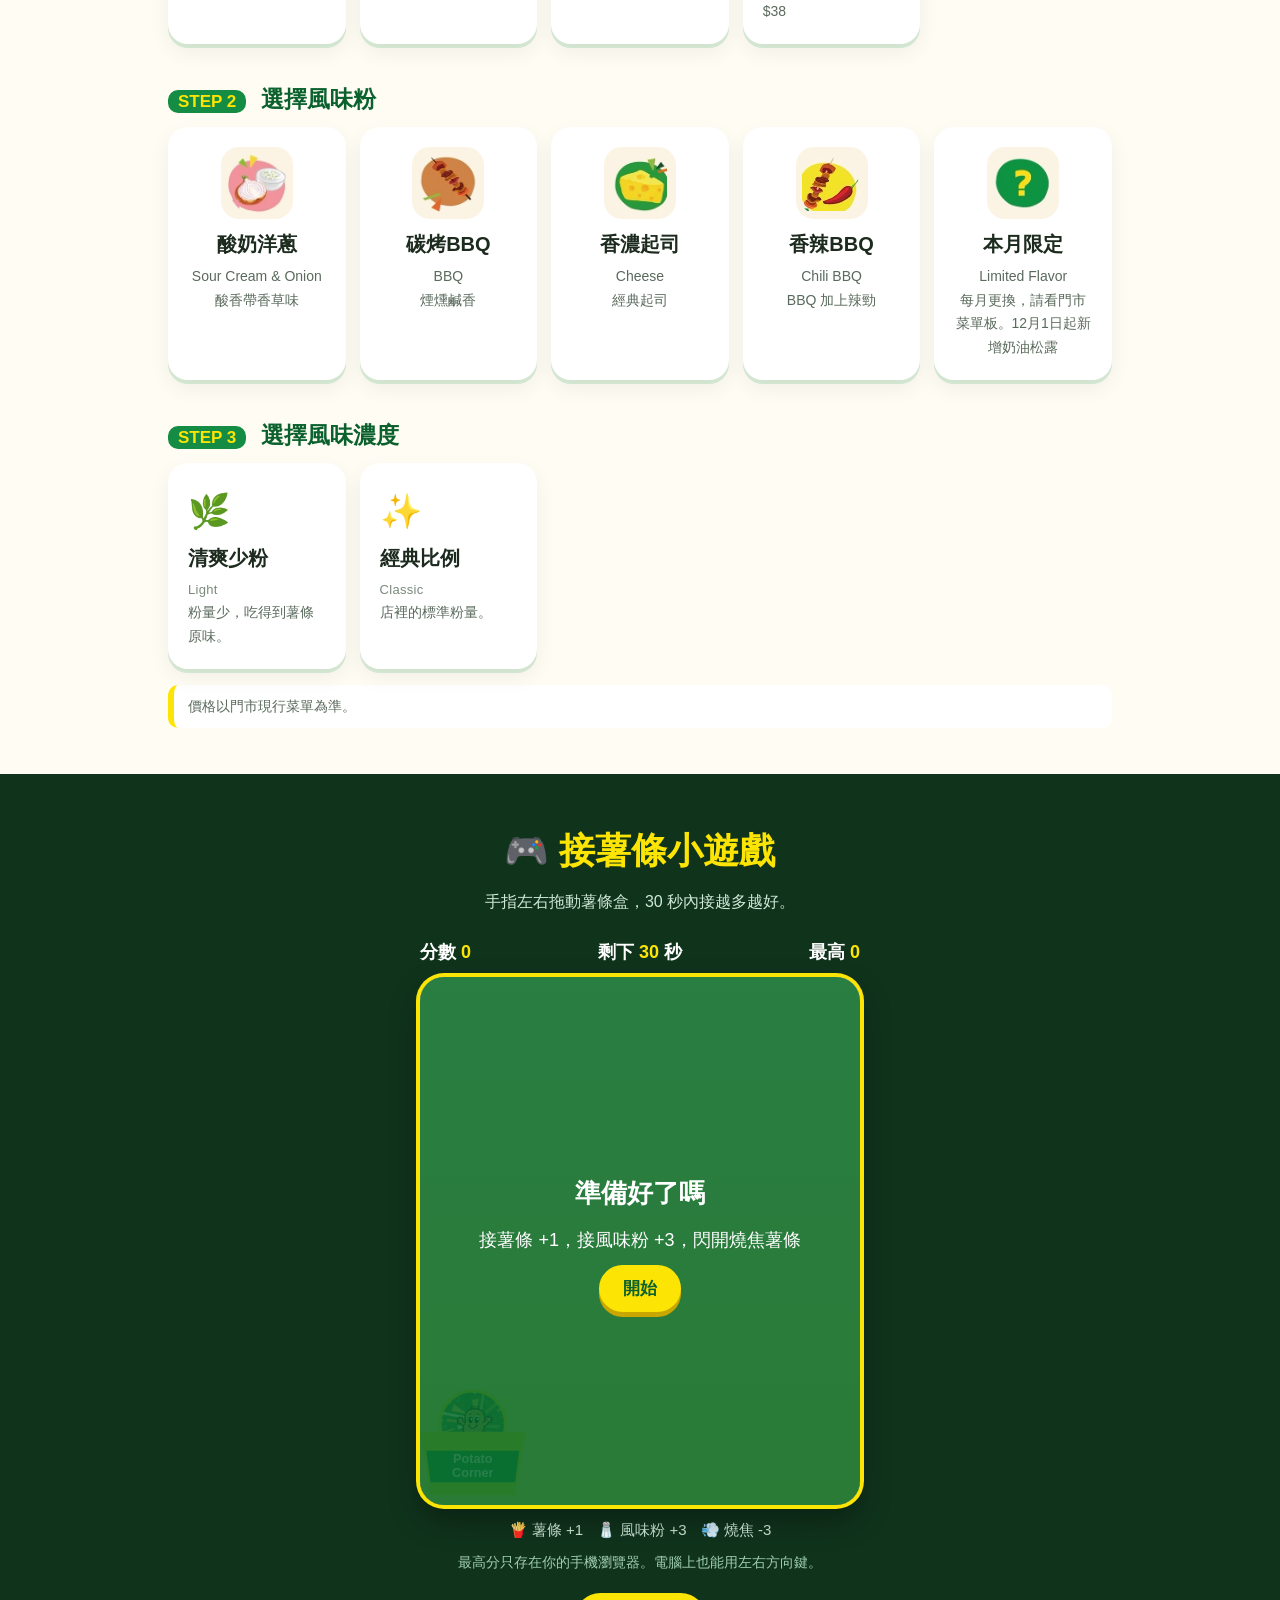
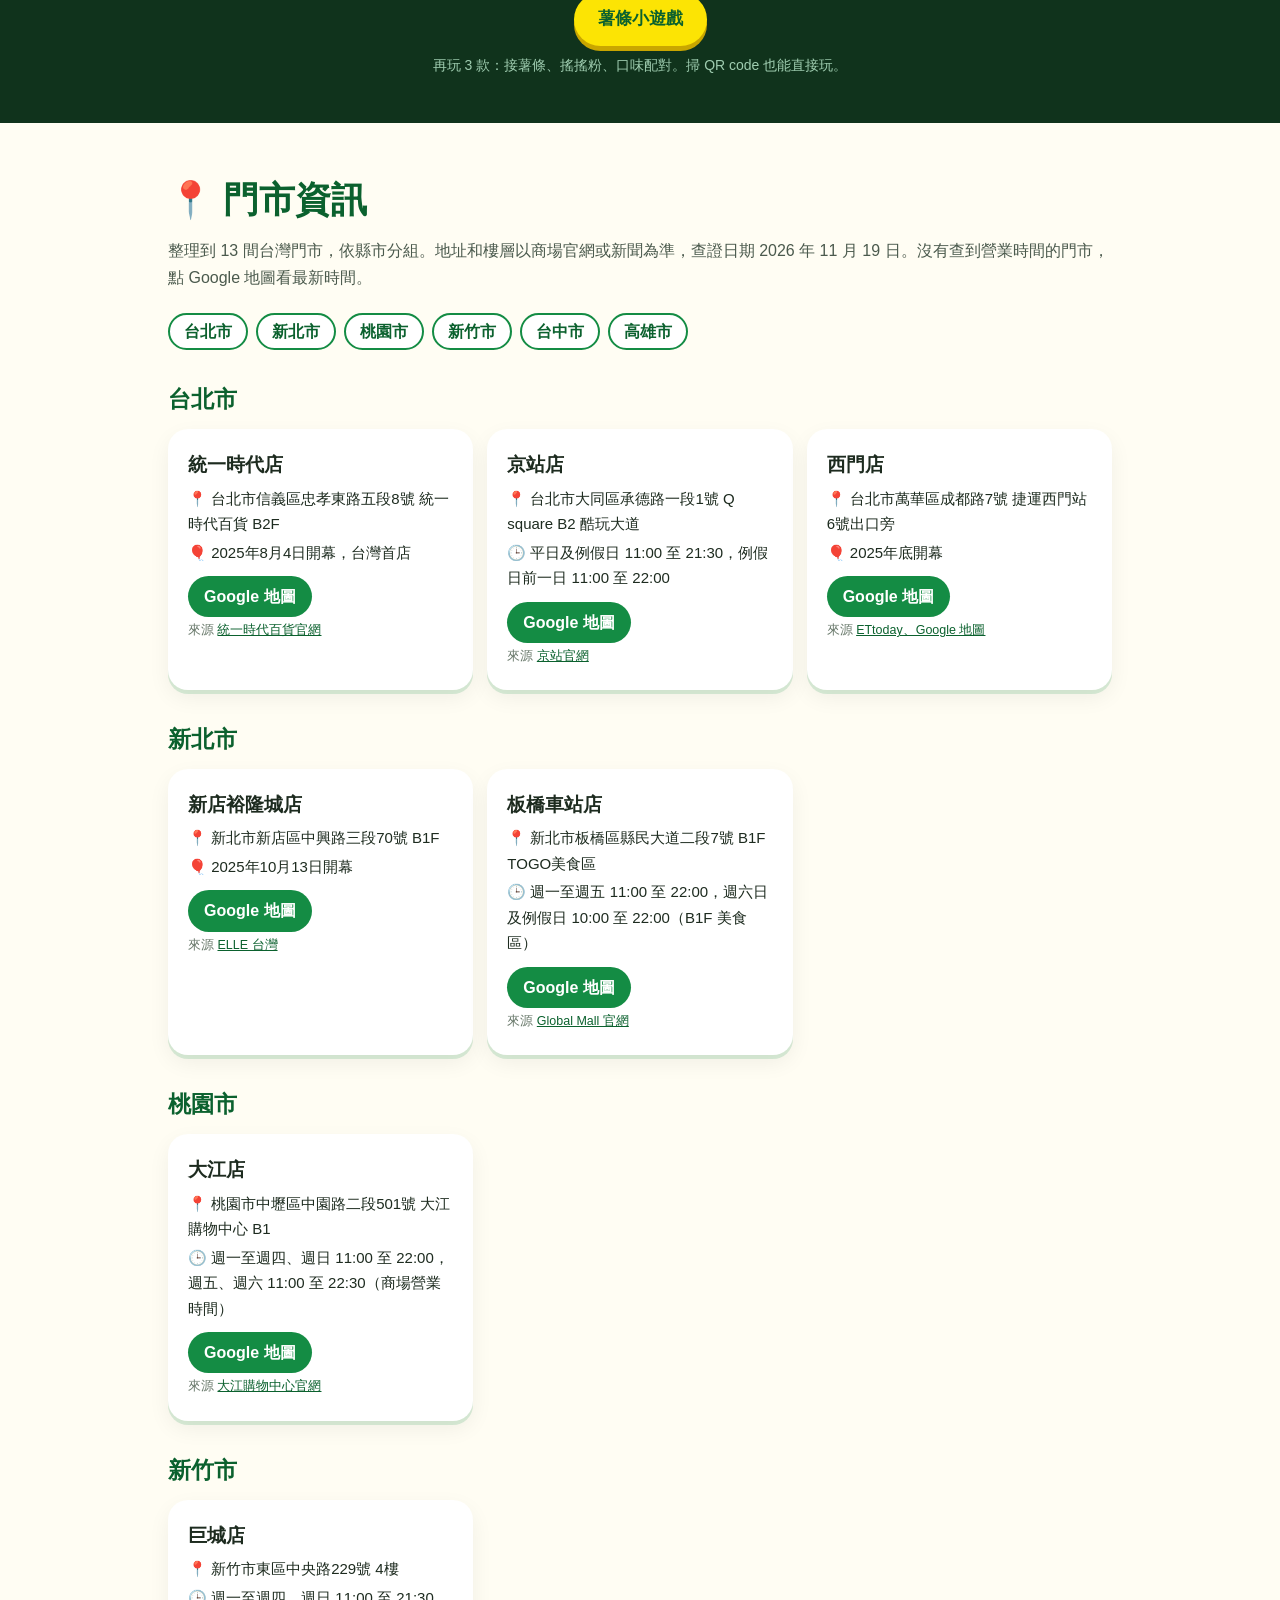
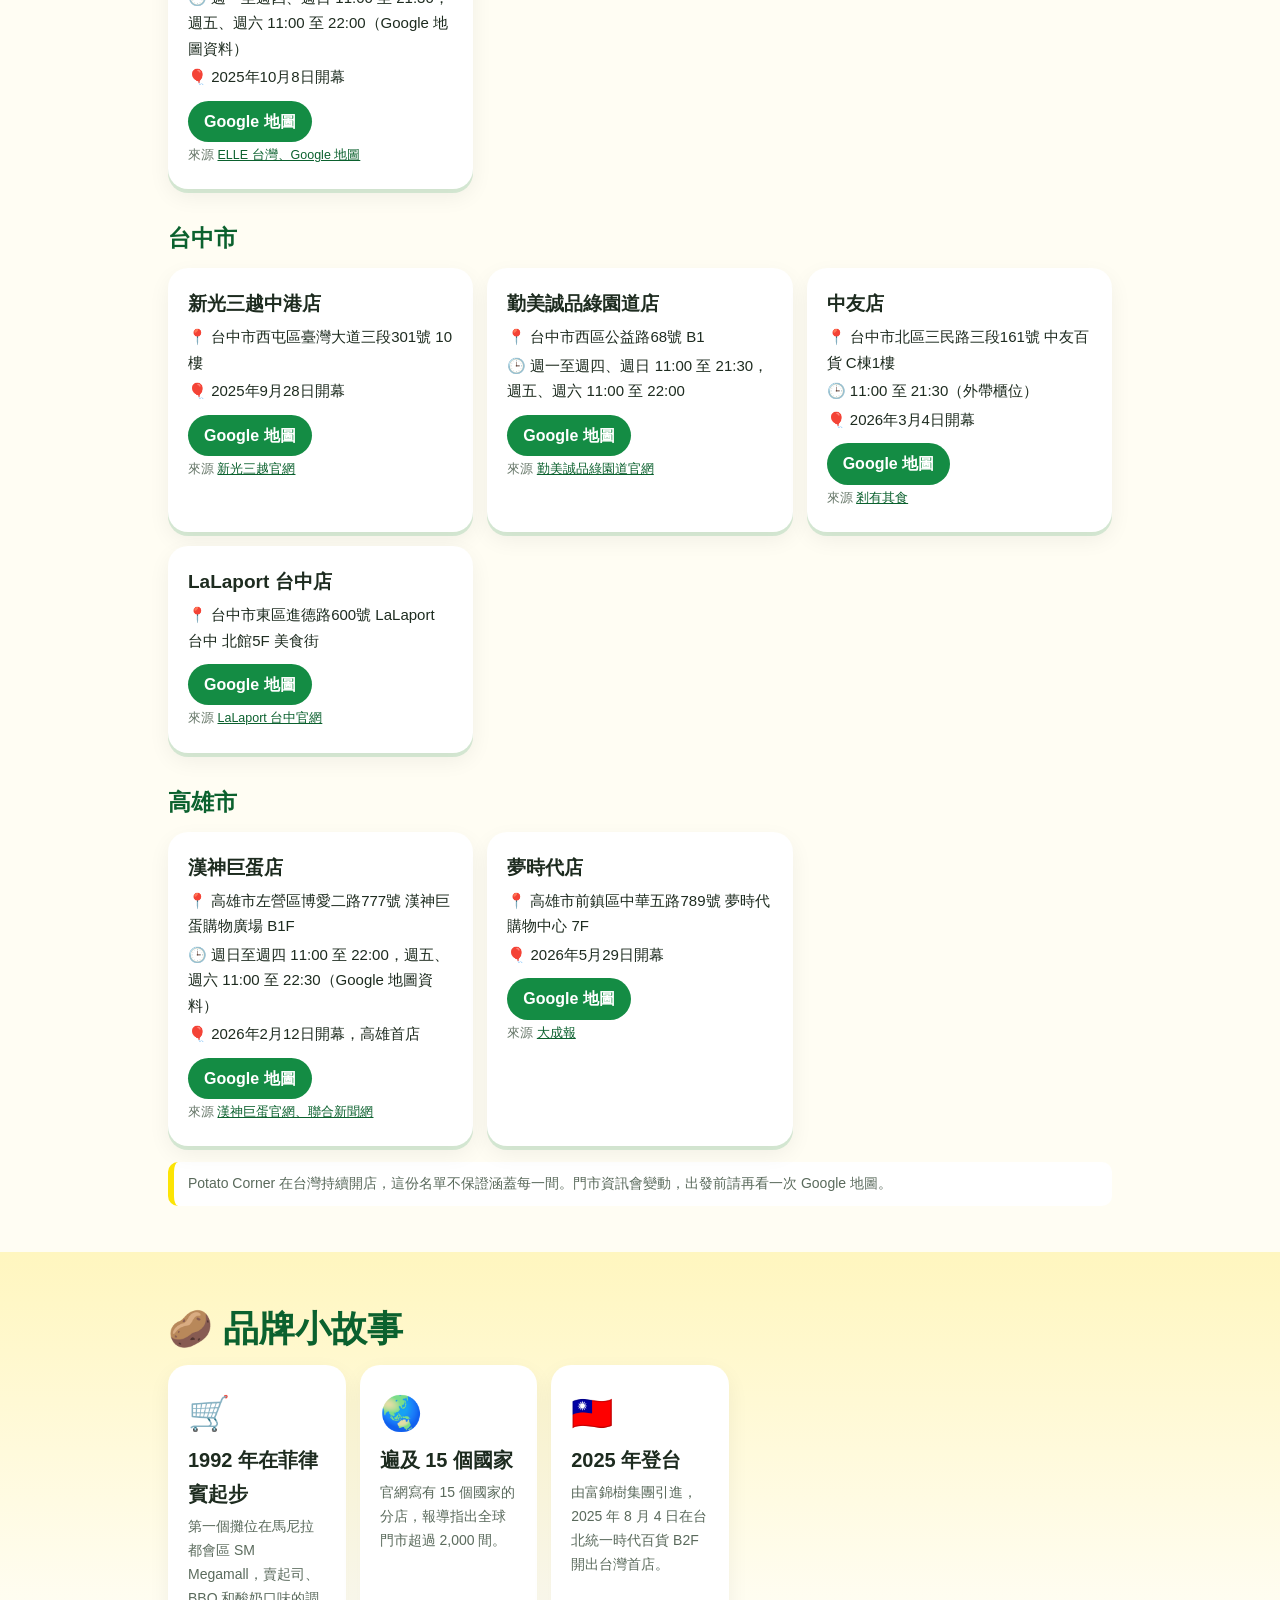
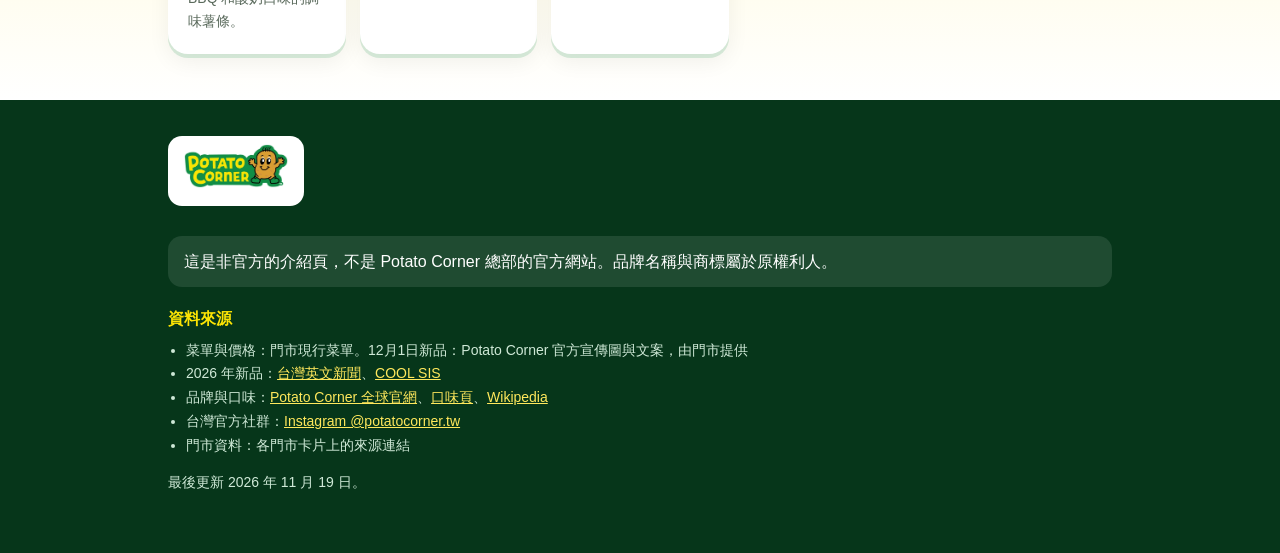
==== commit a8298742: "Add three mobile fries mini-games with a QR landing page Guests can open /games/ on their phone and " ====
--- a/index.html
+++ b/index.html
@@ -4,10 +4,10 @@
 <meta charset="utf-8">
 <meta name="viewport" content="width=device-width,initial-scale=1,viewport-fit=cover">
 <title>Potato Corner 台灣菜單與門市介紹（非官方）</title>
-<meta name="description" content="Potato Corner 台灣的現行菜單、點餐三步驟、新品與檔期活動和全台門市整理，附 30 秒接薯條小遊戲。這是非官方介紹頁。">
+<meta name="description" content="Potato Corner 台灣的現行菜單、點餐三步驟、新品與檔期活動和全台門市整理，附薯條小遊戲。這是非官方介紹頁。">
 <meta name="theme-color" content="#148c44">
 <meta property="og:title" content="Potato Corner 台灣菜單與門市介紹">
-<meta property="og:description" content="現行菜單、新品與檔期活動、全台門市和接薯條小遊戲。非官方介紹頁。">
+<meta property="og:description" content="現行菜單、新品與檔期活動、全台門市和薯條小遊戲。非官方介紹頁。">
 <meta property="og:type" content="website">
 <link rel="icon" href="assets/favicon.svg" type="image/svg+xml">
 <link rel="apple-touch-icon" href="assets/apple-touch-icon.png">
@@ -15,7 +15,7 @@
 </head>
 <body>
 <nav class="top"><div class="wrap">
-<a class="brand" href="#top" aria-label="Potato Corner"><span class="fb">🍟 Potato Corner</span><img class="oi" src="assets/logo.webp" alt="Potato Corner" height="28"></a><a href="#new">新品與活動</a><a href="#menu">菜單</a><a href="#play">小遊戲</a><a href="#stores">門市</a><a href="#about">品牌</a>
+<a class="brand" href="#top" aria-label="Potato Corner"><span class="fb">🍟 Potato Corner</span><img class="oi" src="assets/logo.webp" alt="Potato Corner" height="28"></a><a href="#new">新品與活動</a><a href="#menu">菜單</a><a href="#play">小遊戲</a><a href="games/">薯條小遊戲</a><a href="#stores">門市</a><a href="#about">品牌</a>
 </div></nav>
 
 <header class="hero" id="top">
@@ -91,6 +91,8 @@
 </div>
 <div class="legend"><span>🍟 薯條 +1</span><span>🧂 風味粉 +3</span><span>💨 燒焦 -3</span></div>
 <p class="sub" style="color:#9fcdb0;margin-top:8px">最高分只存在你的手機瀏覽器。電腦上也能用左右方向鍵。</p>
+<p style="margin:18px 0 8px"><a class="btn" href="games/">薯條小遊戲</a></p>
+<p class="sub" style="color:#9fcdb0;margin:0">再玩 3 款：接薯條、搖搖粉、口味配對。掃 QR code 也能直接玩。</p>
 </div></section>
 
 <section id="stores"><div class="wrap">
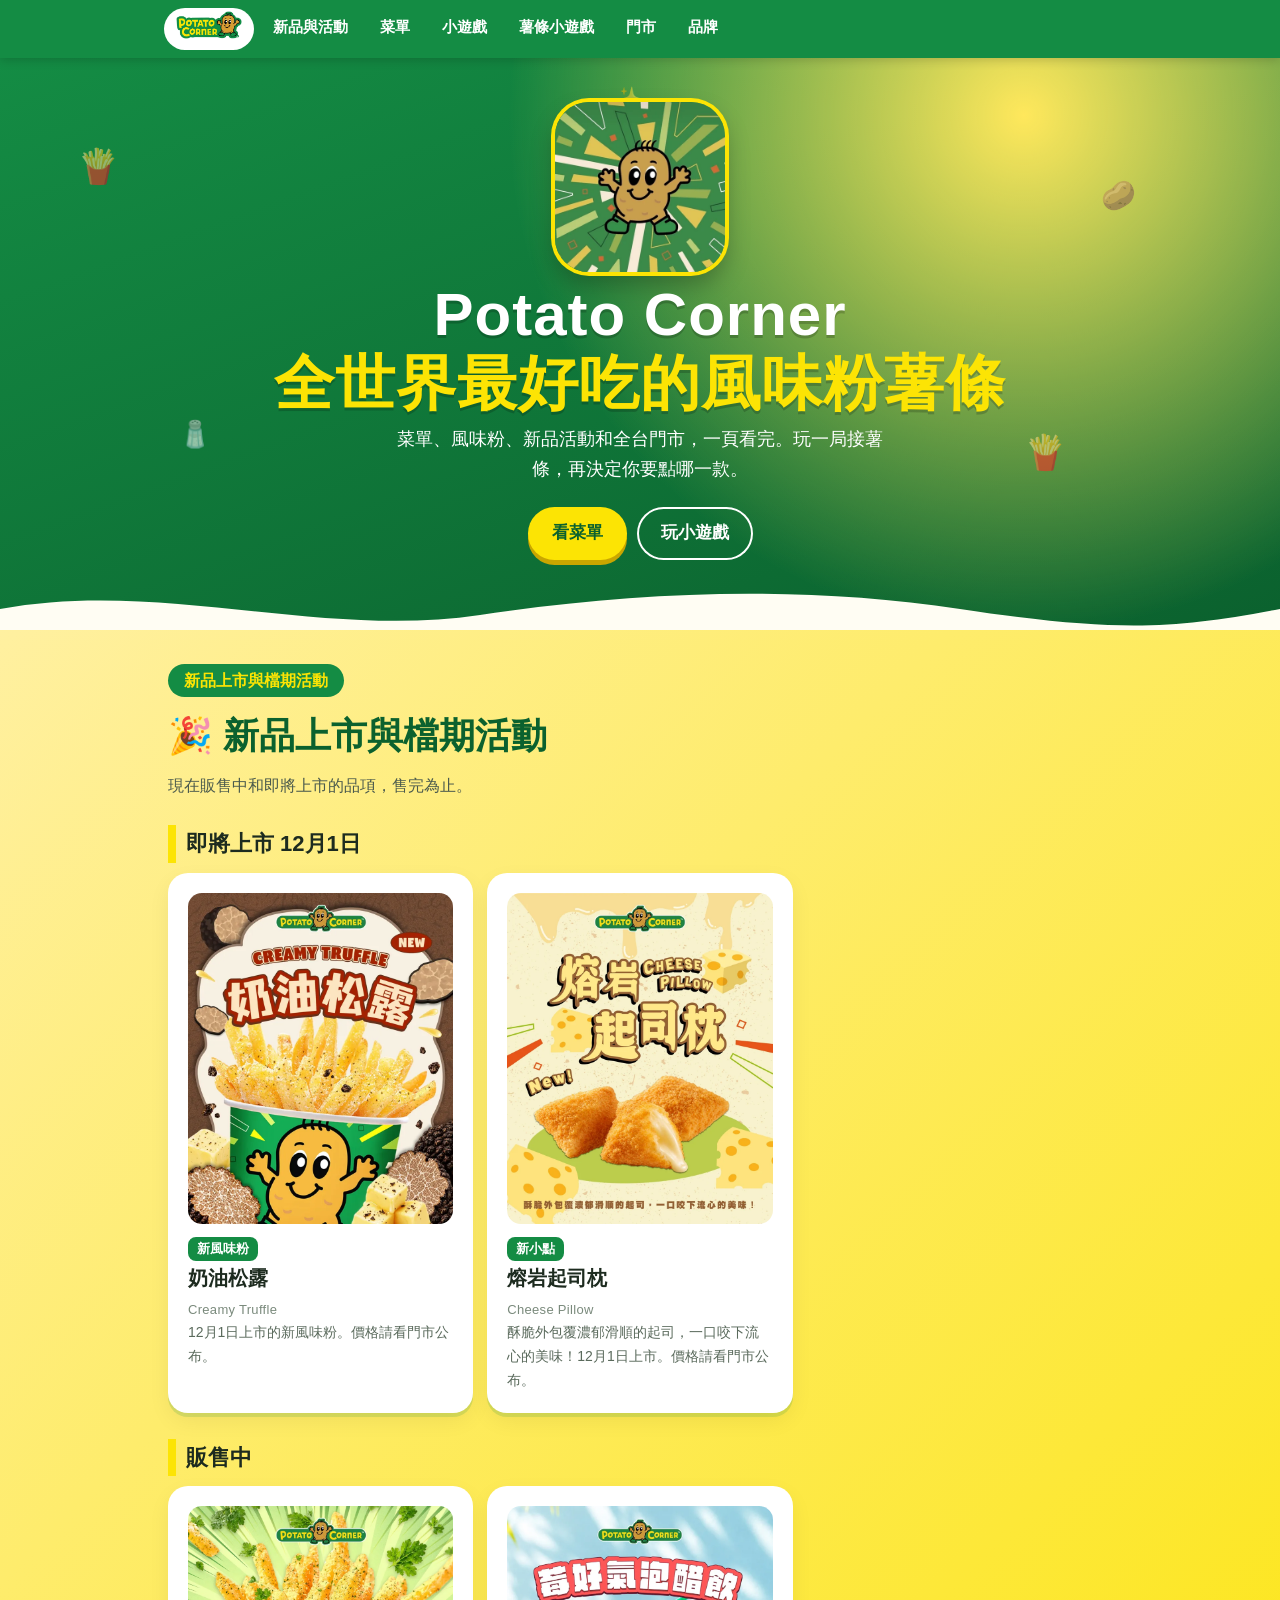
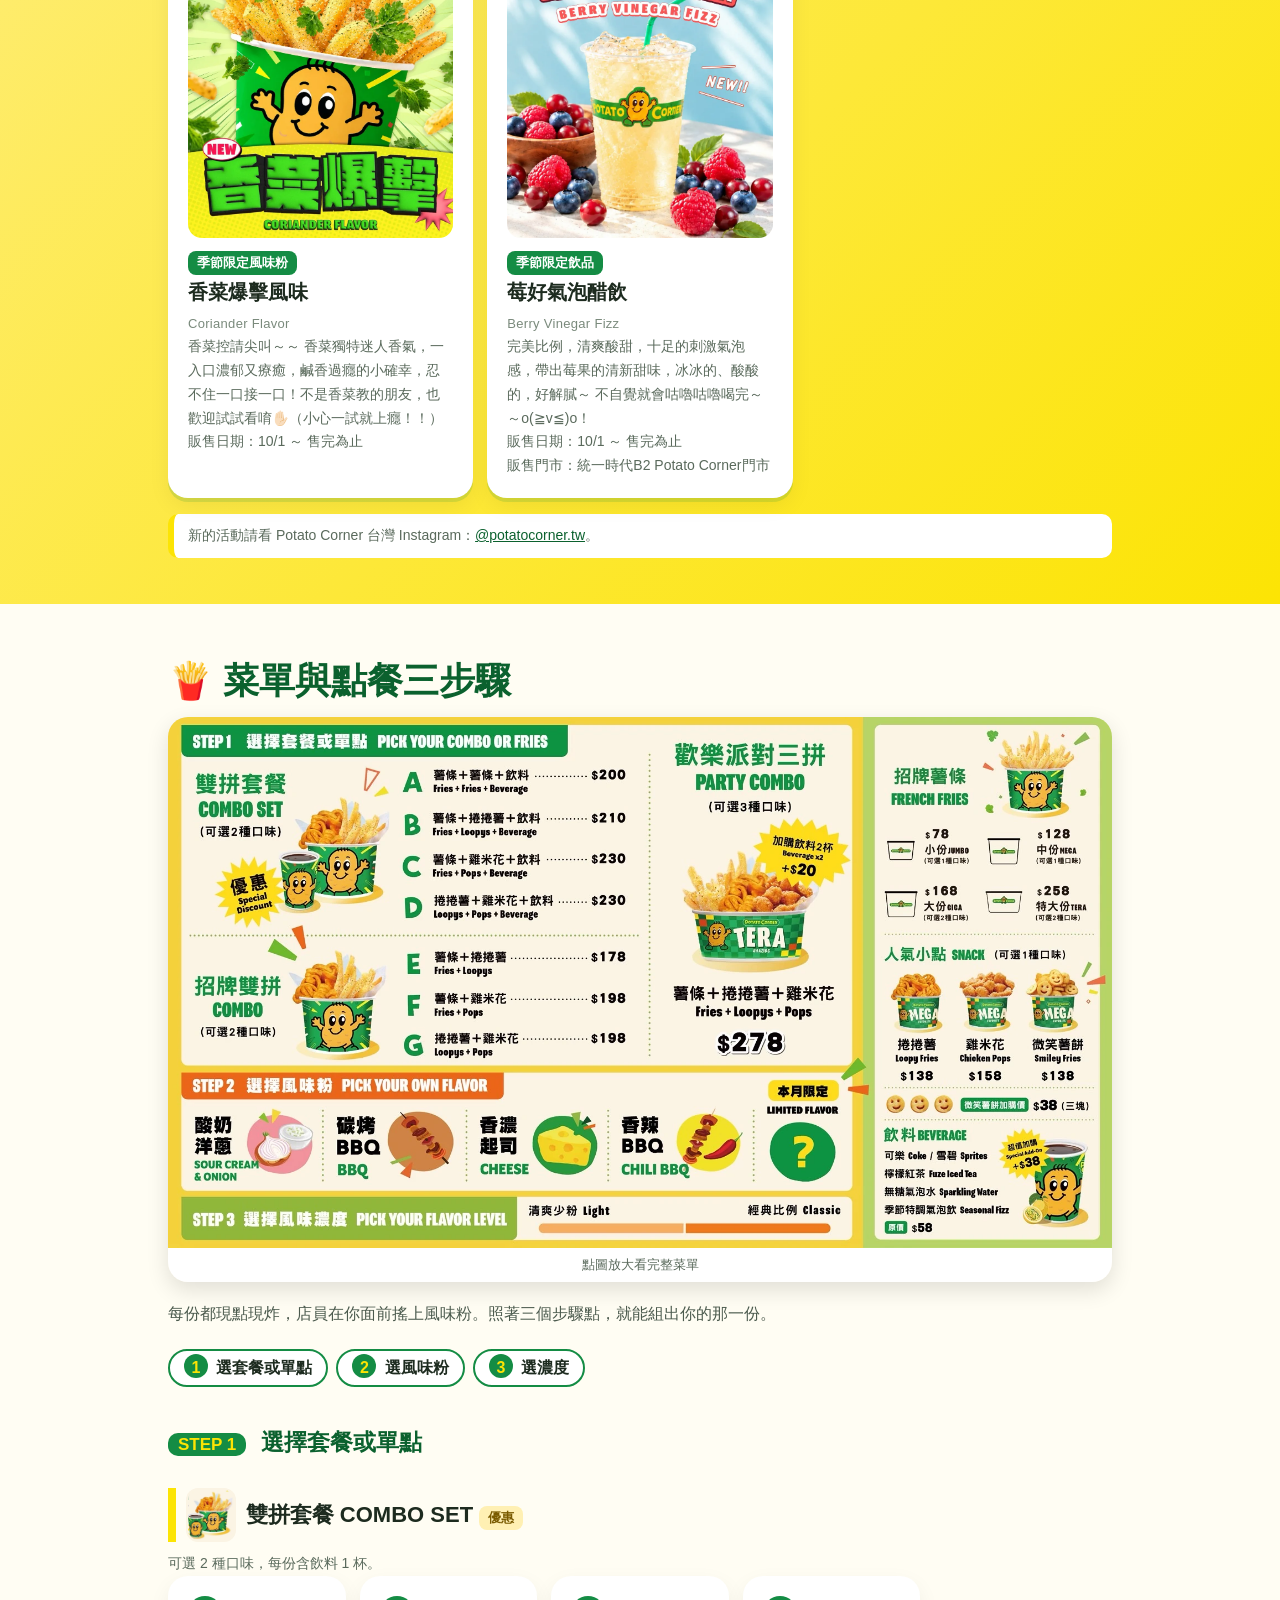
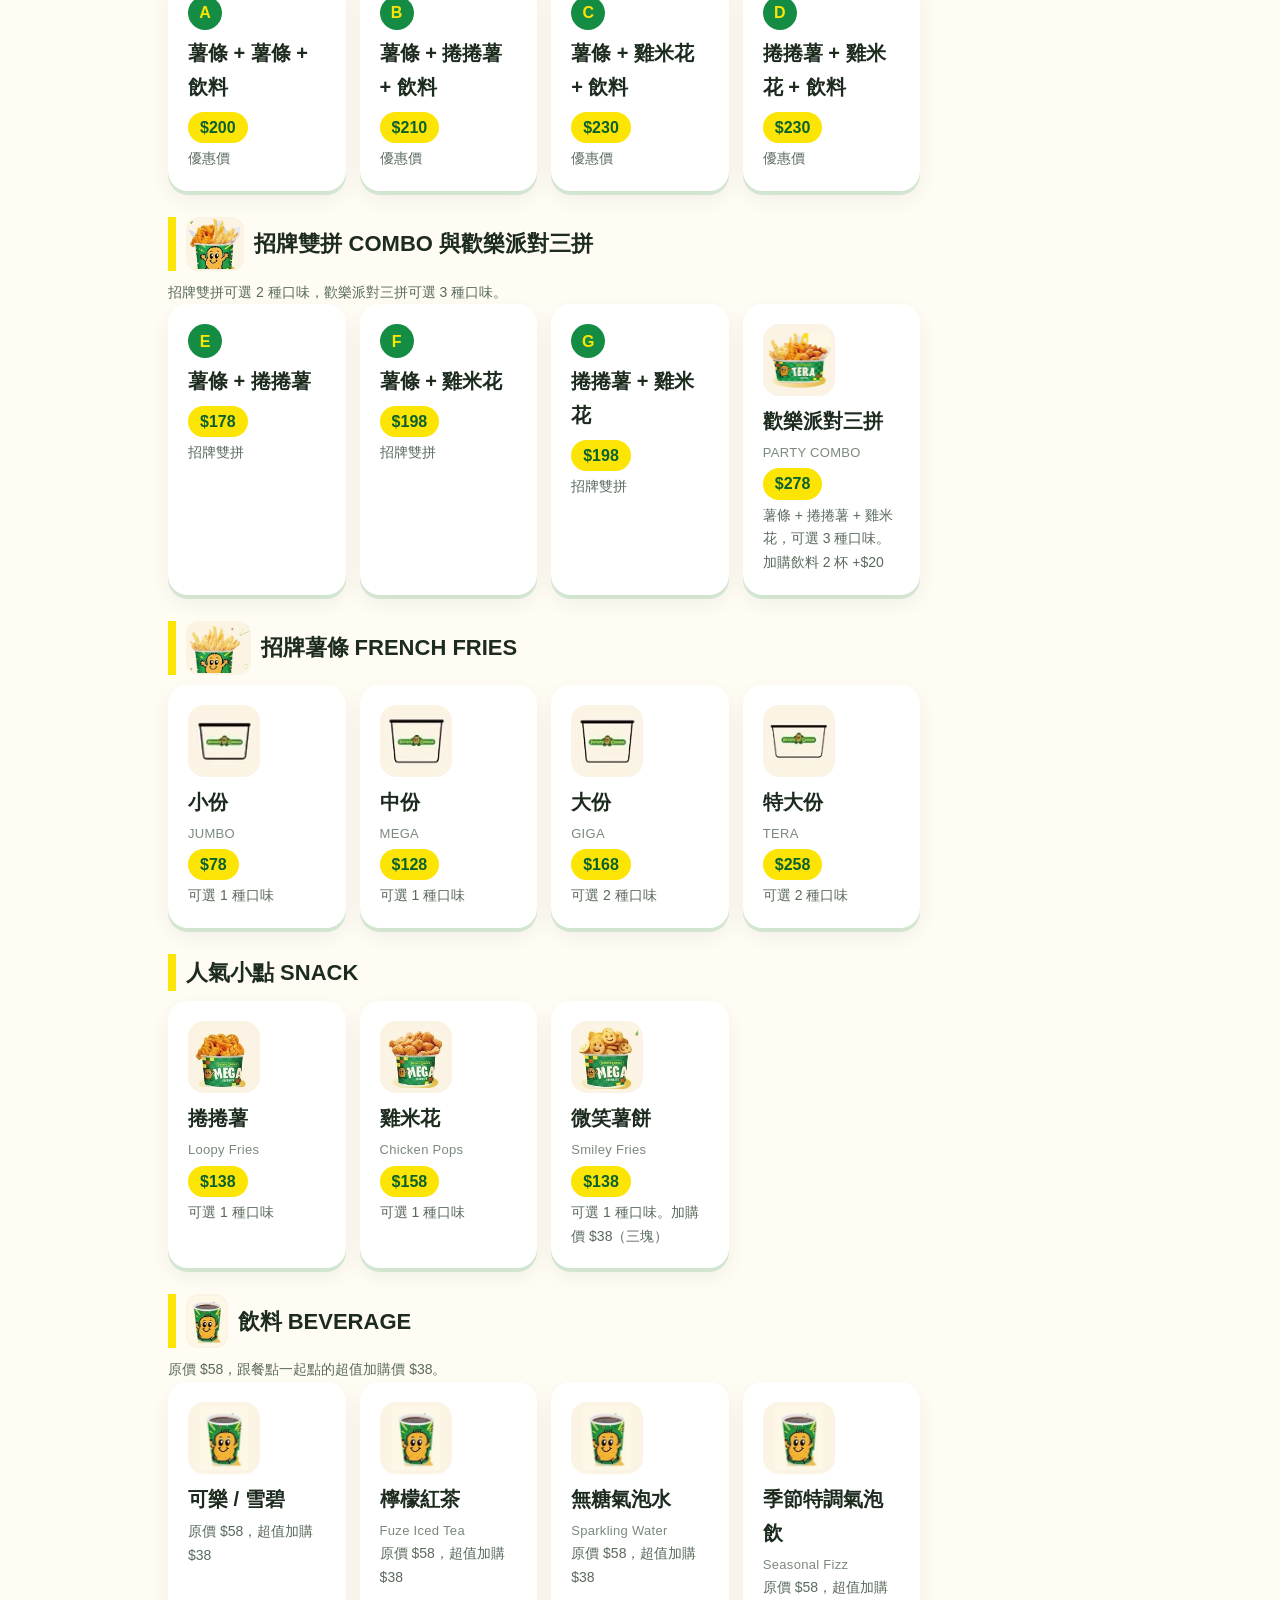
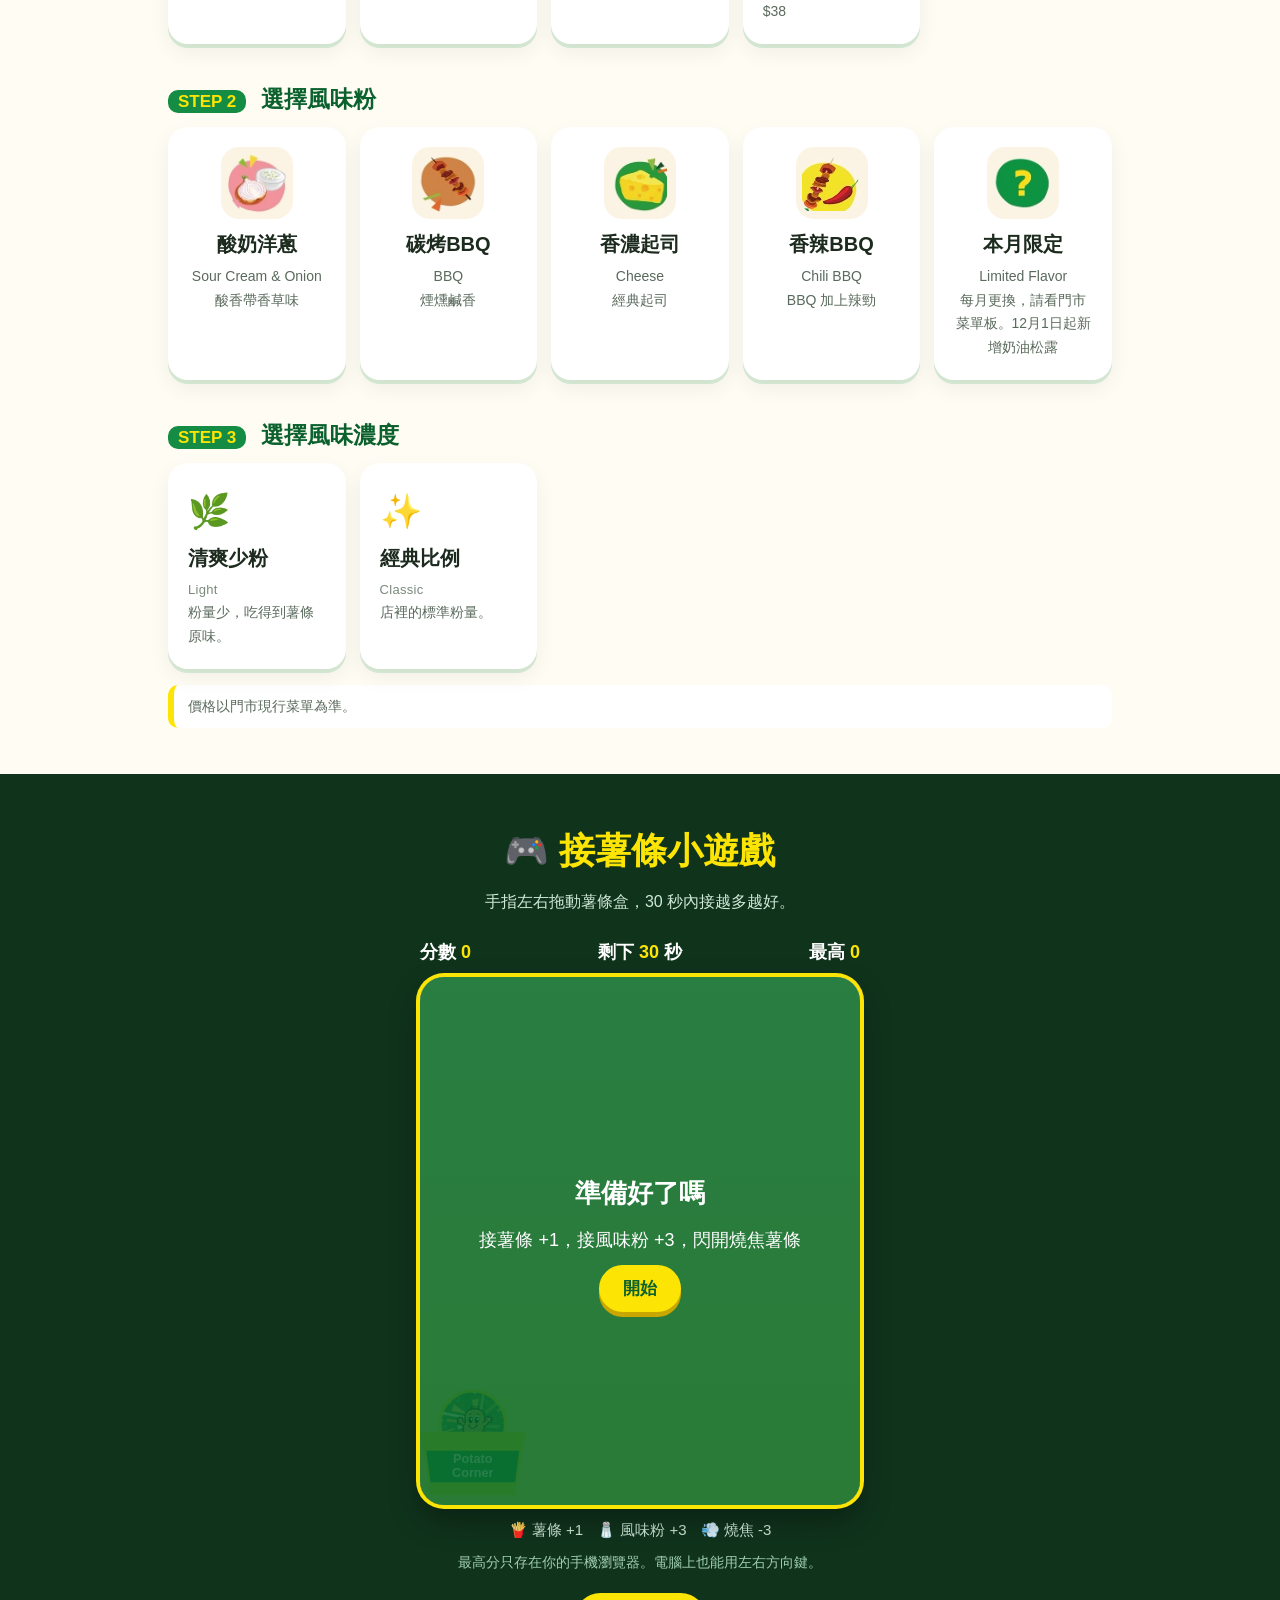
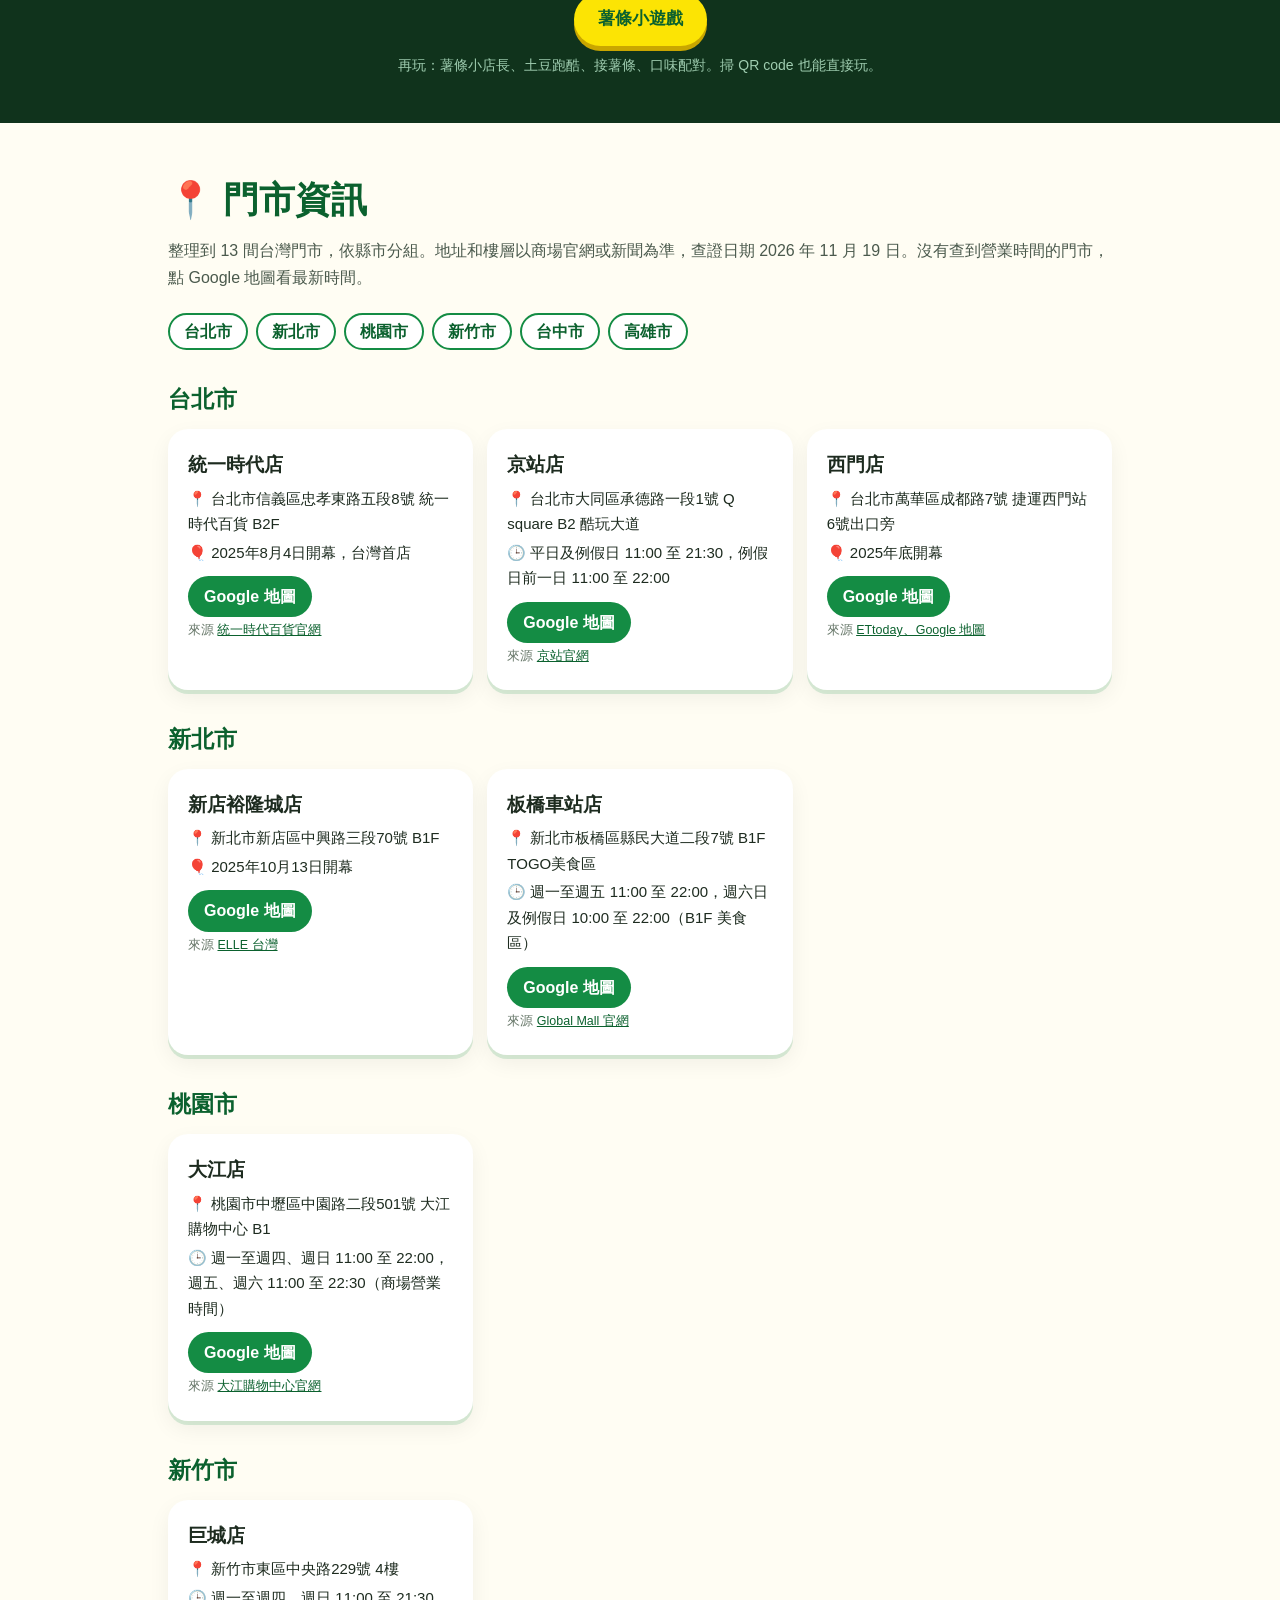
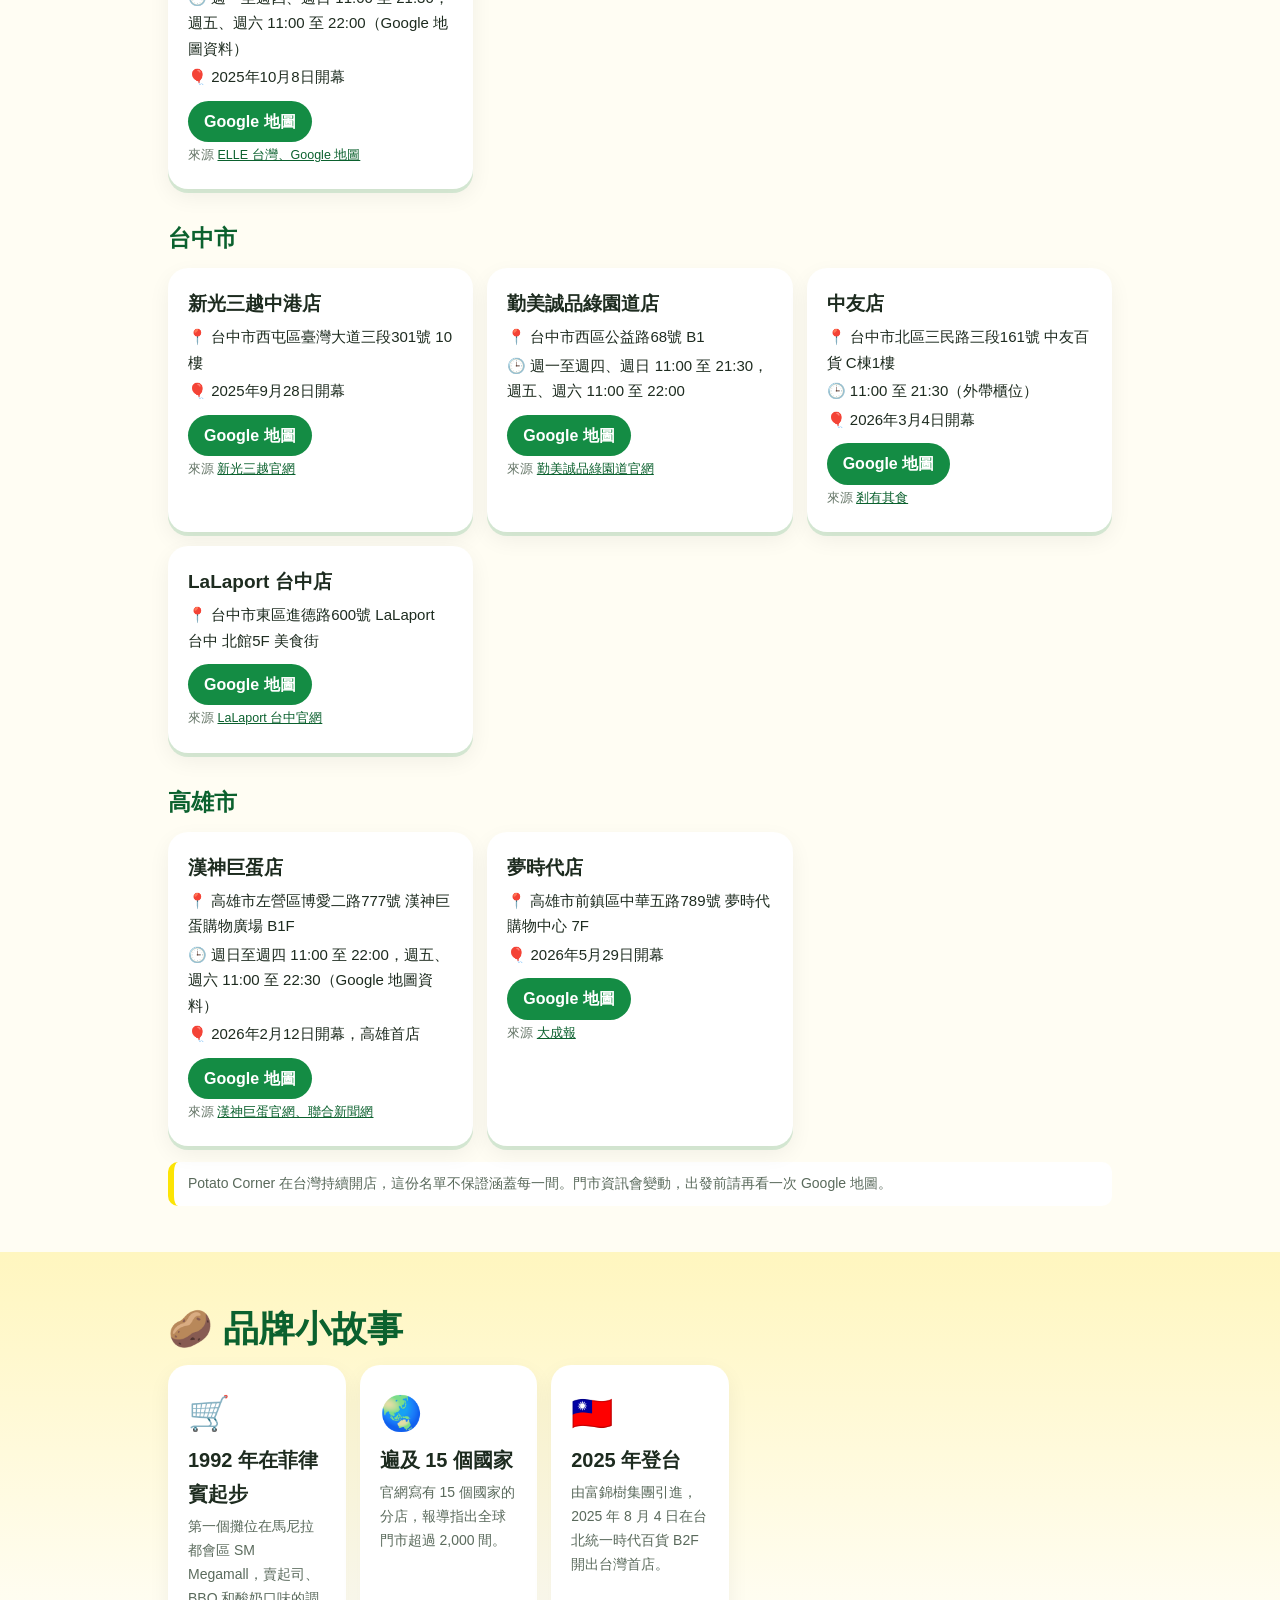
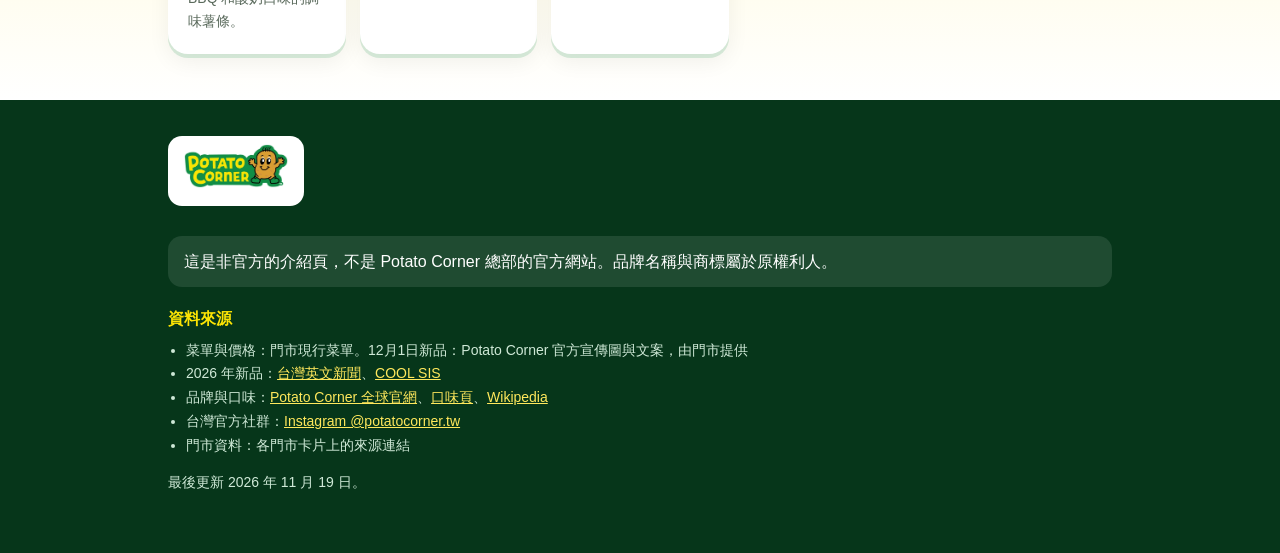
==== commit da098fa8: "Restyle Catch Fries, drop the Shake game Catch Fries now uses the same Q-clay food and potato as the" ====
--- a/index.html
+++ b/index.html
@@ -92,7 +92,7 @@
 <div class="legend"><span>🍟 薯條 +1</span><span>🧂 風味粉 +3</span><span>💨 燒焦 -3</span></div>
 <p class="sub" style="color:#9fcdb0;margin-top:8px">最高分只存在你的手機瀏覽器。電腦上也能用左右方向鍵。</p>
 <p style="margin:18px 0 8px"><a class="btn" href="games/">薯條小遊戲</a></p>
-<p class="sub" style="color:#9fcdb0;margin:0">再玩 3 款：接薯條、搖搖粉、口味配對。掃 QR code 也能直接玩。</p>
+<p class="sub" style="color:#9fcdb0;margin:0">再玩：薯條小店長、土豆跑酷、接薯條、口味配對。掃 QR code 也能直接玩。</p>
 </div></section>
 
 <section id="stores"><div class="wrap">
